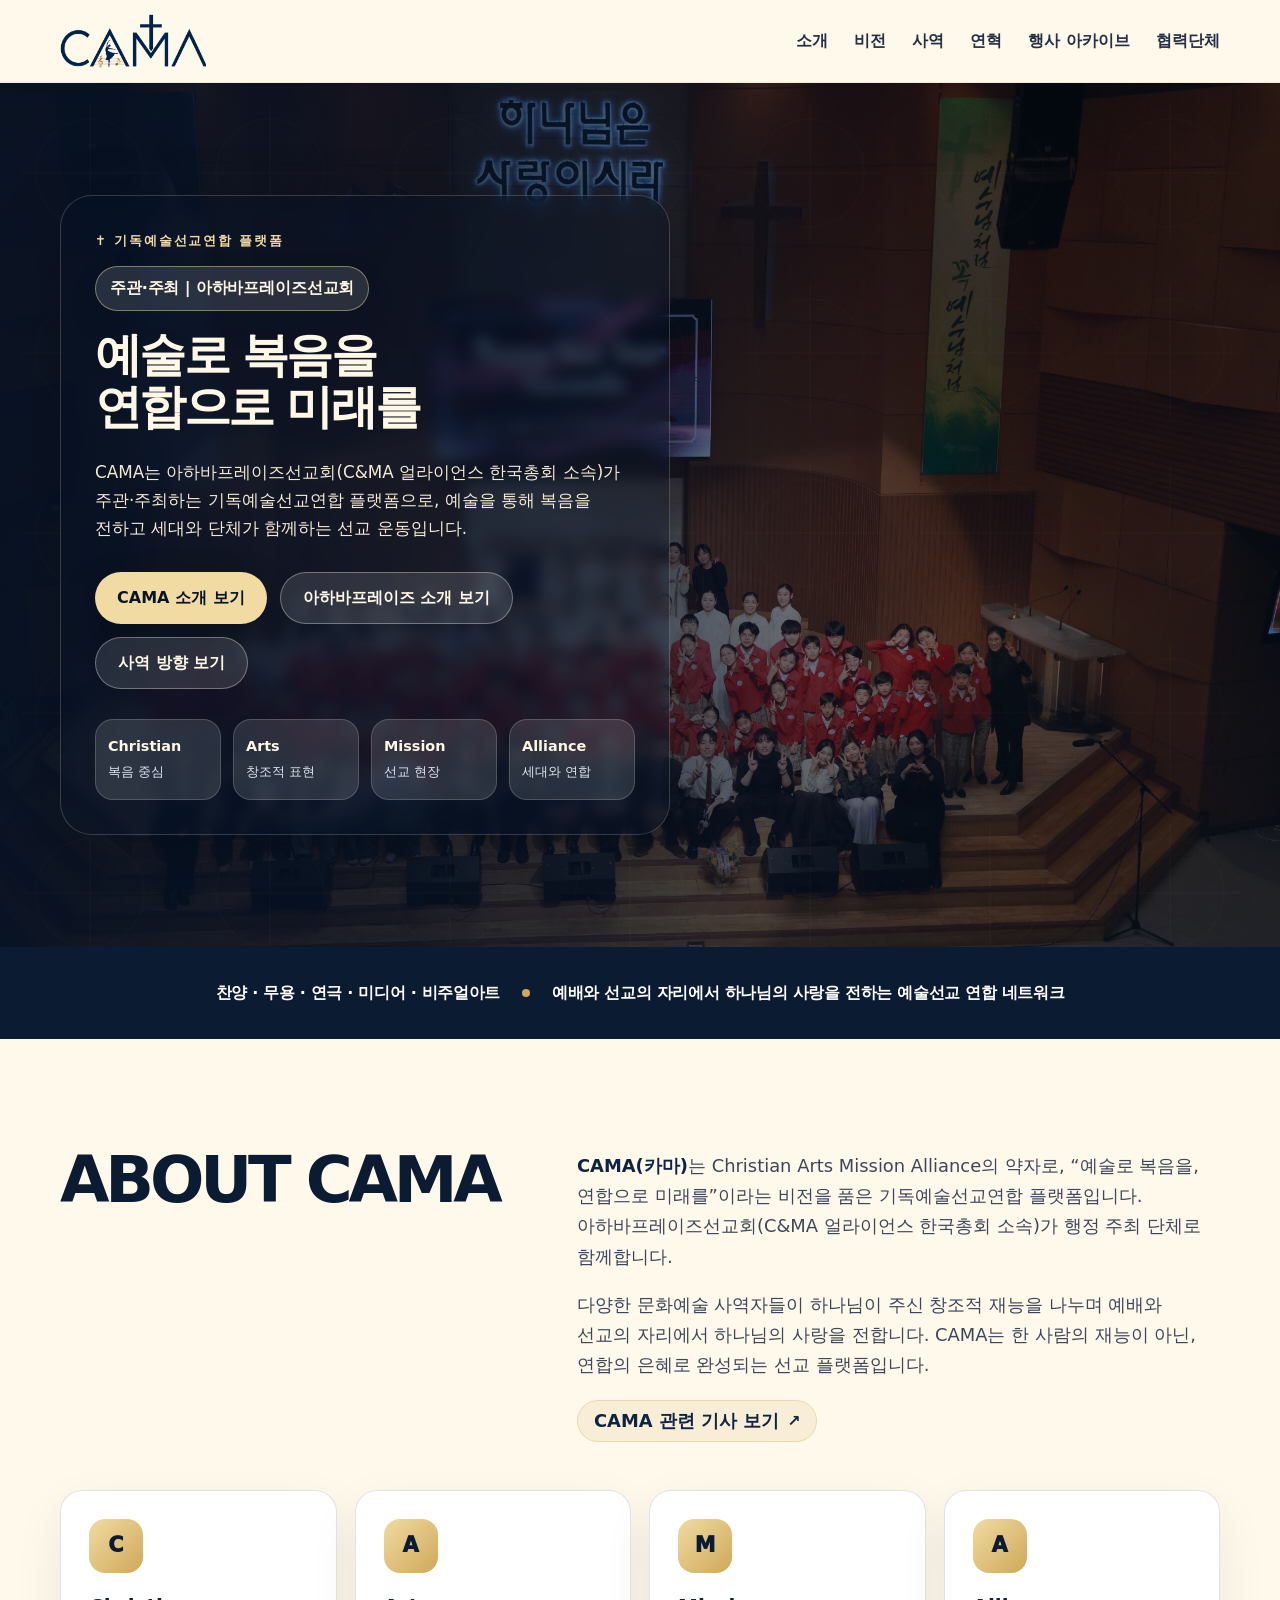
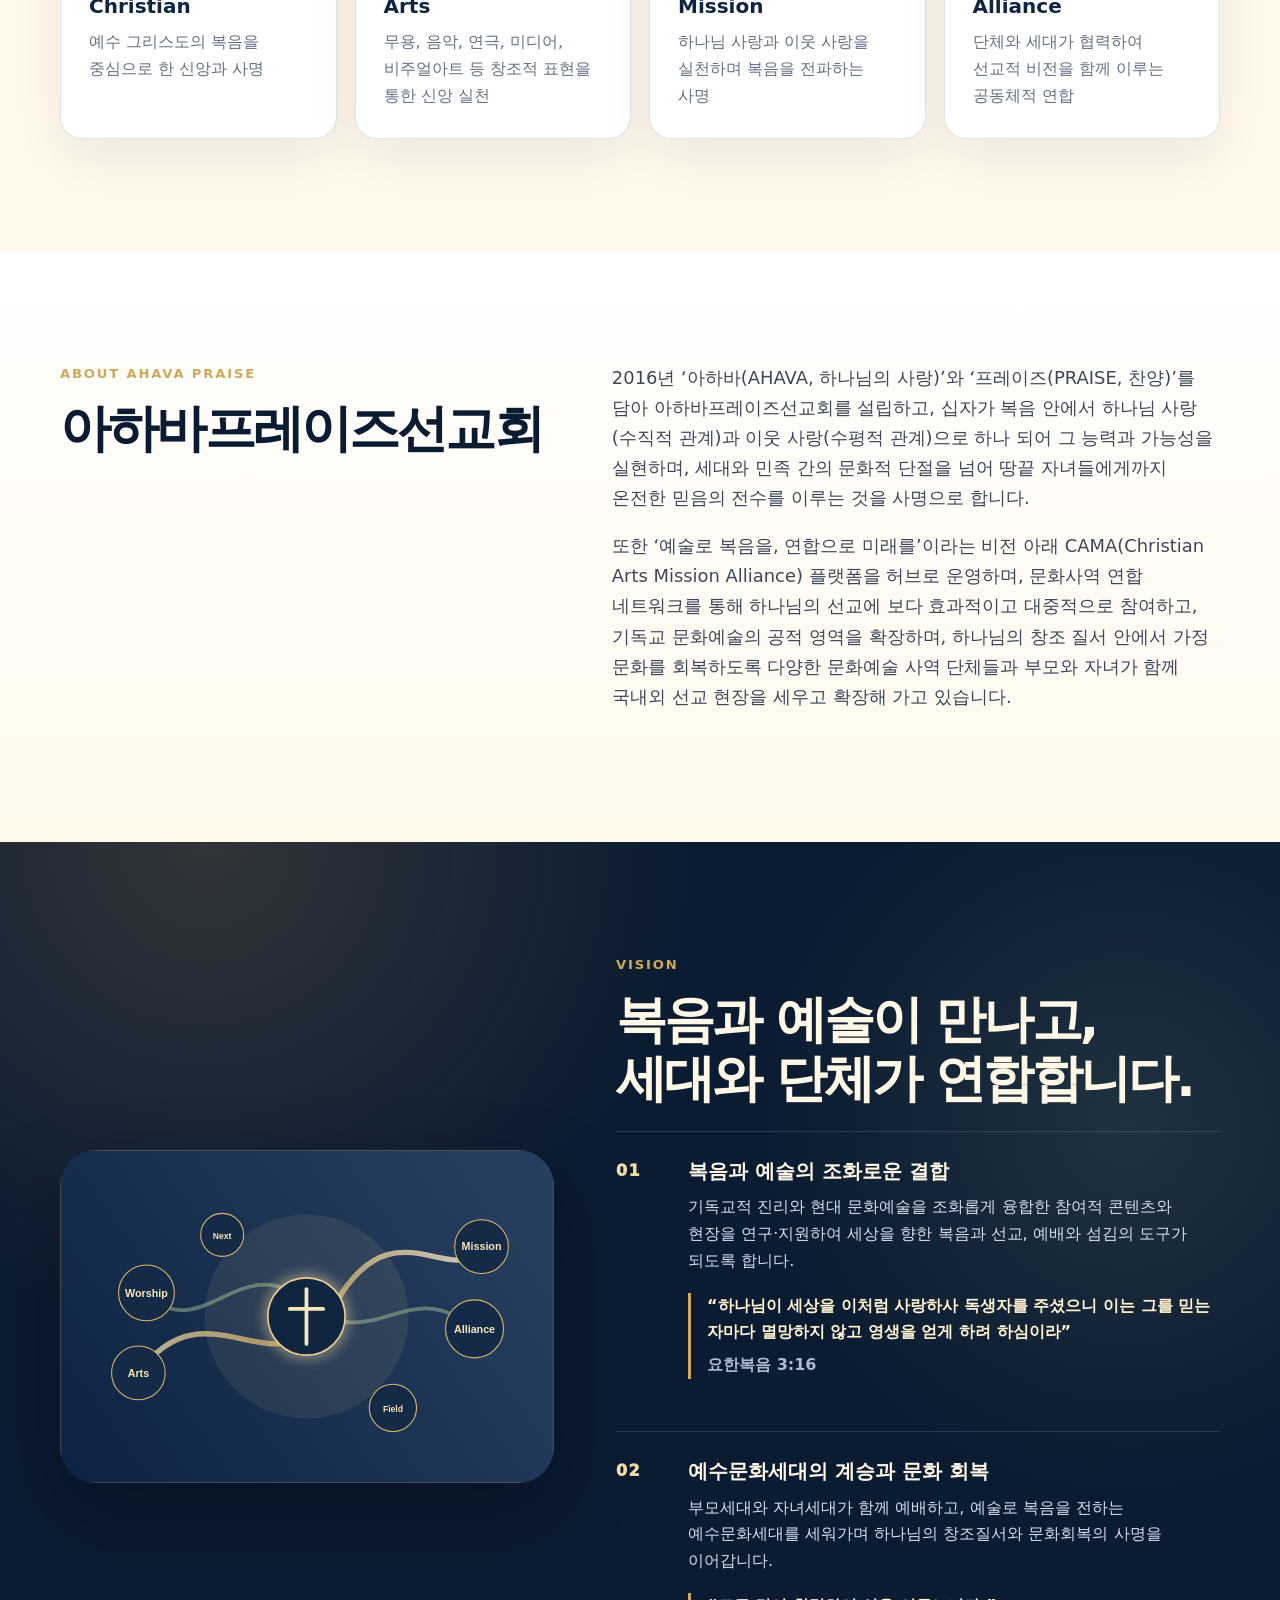
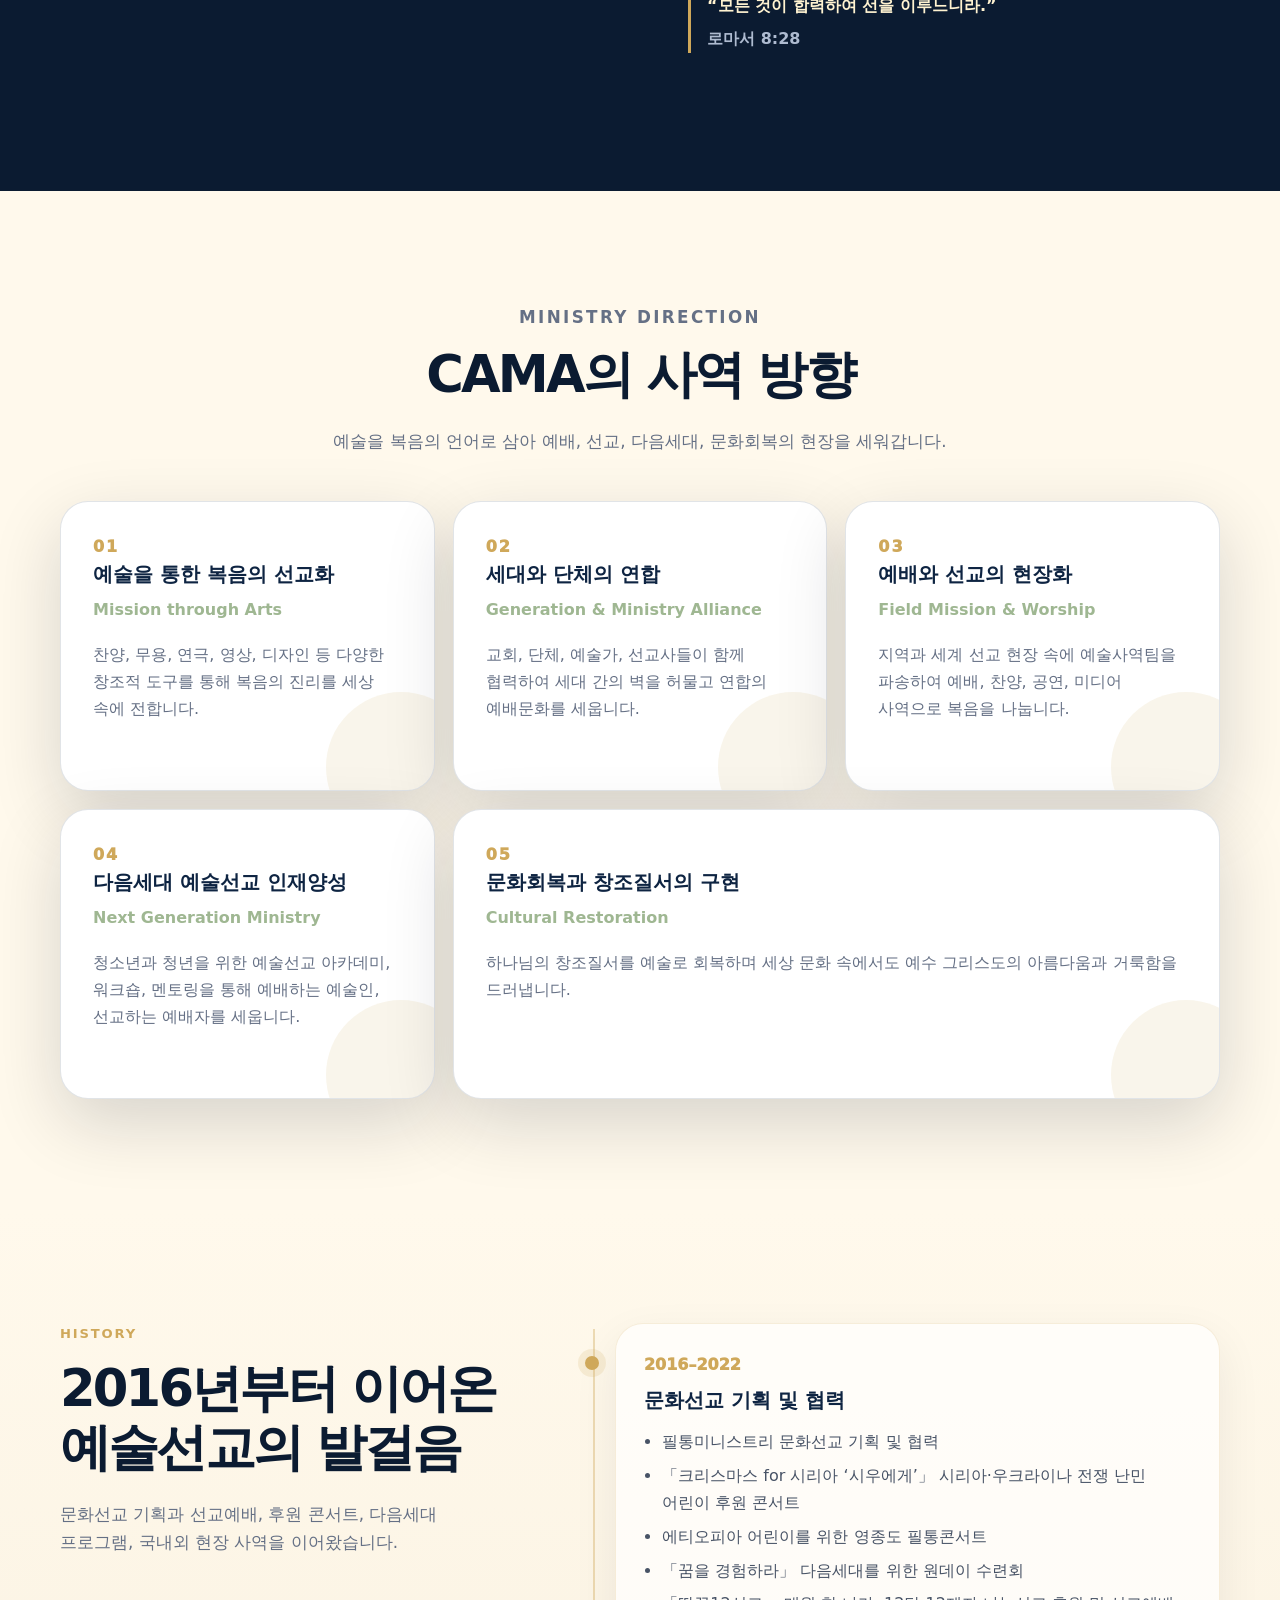
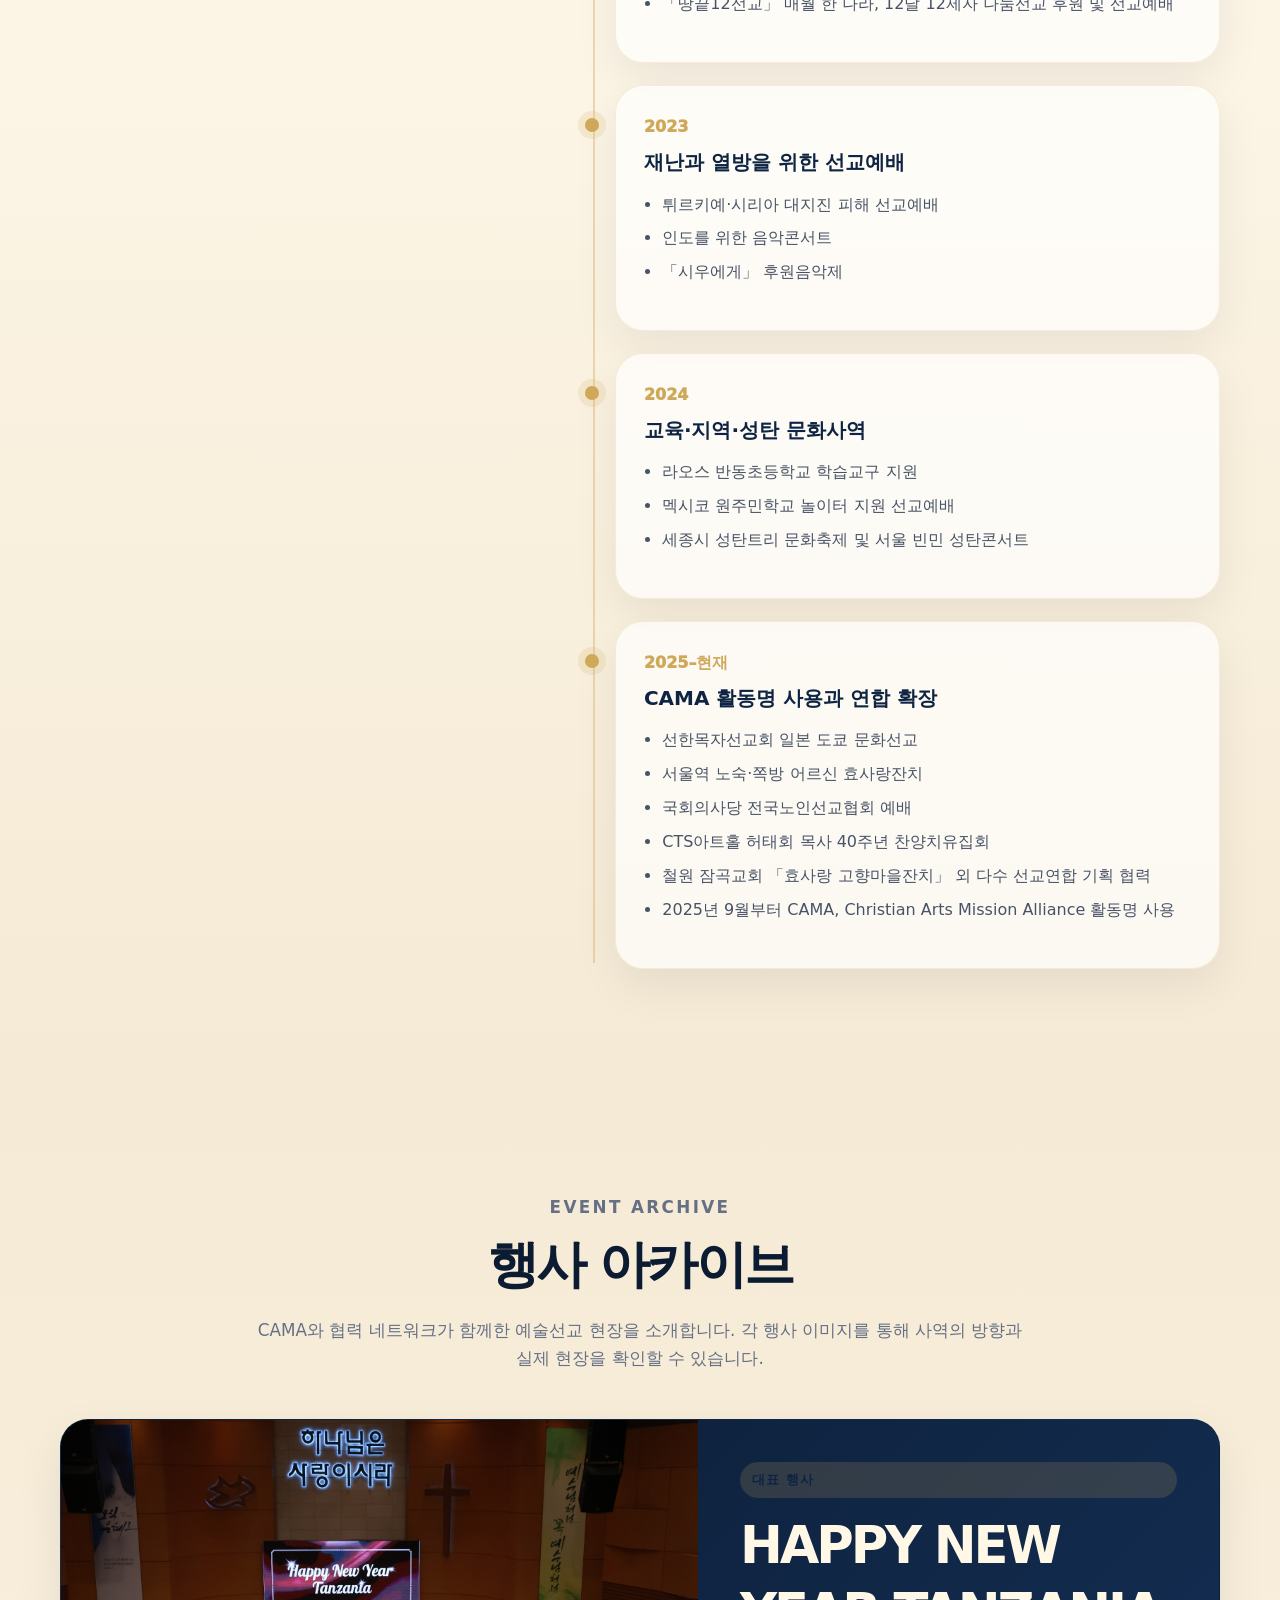
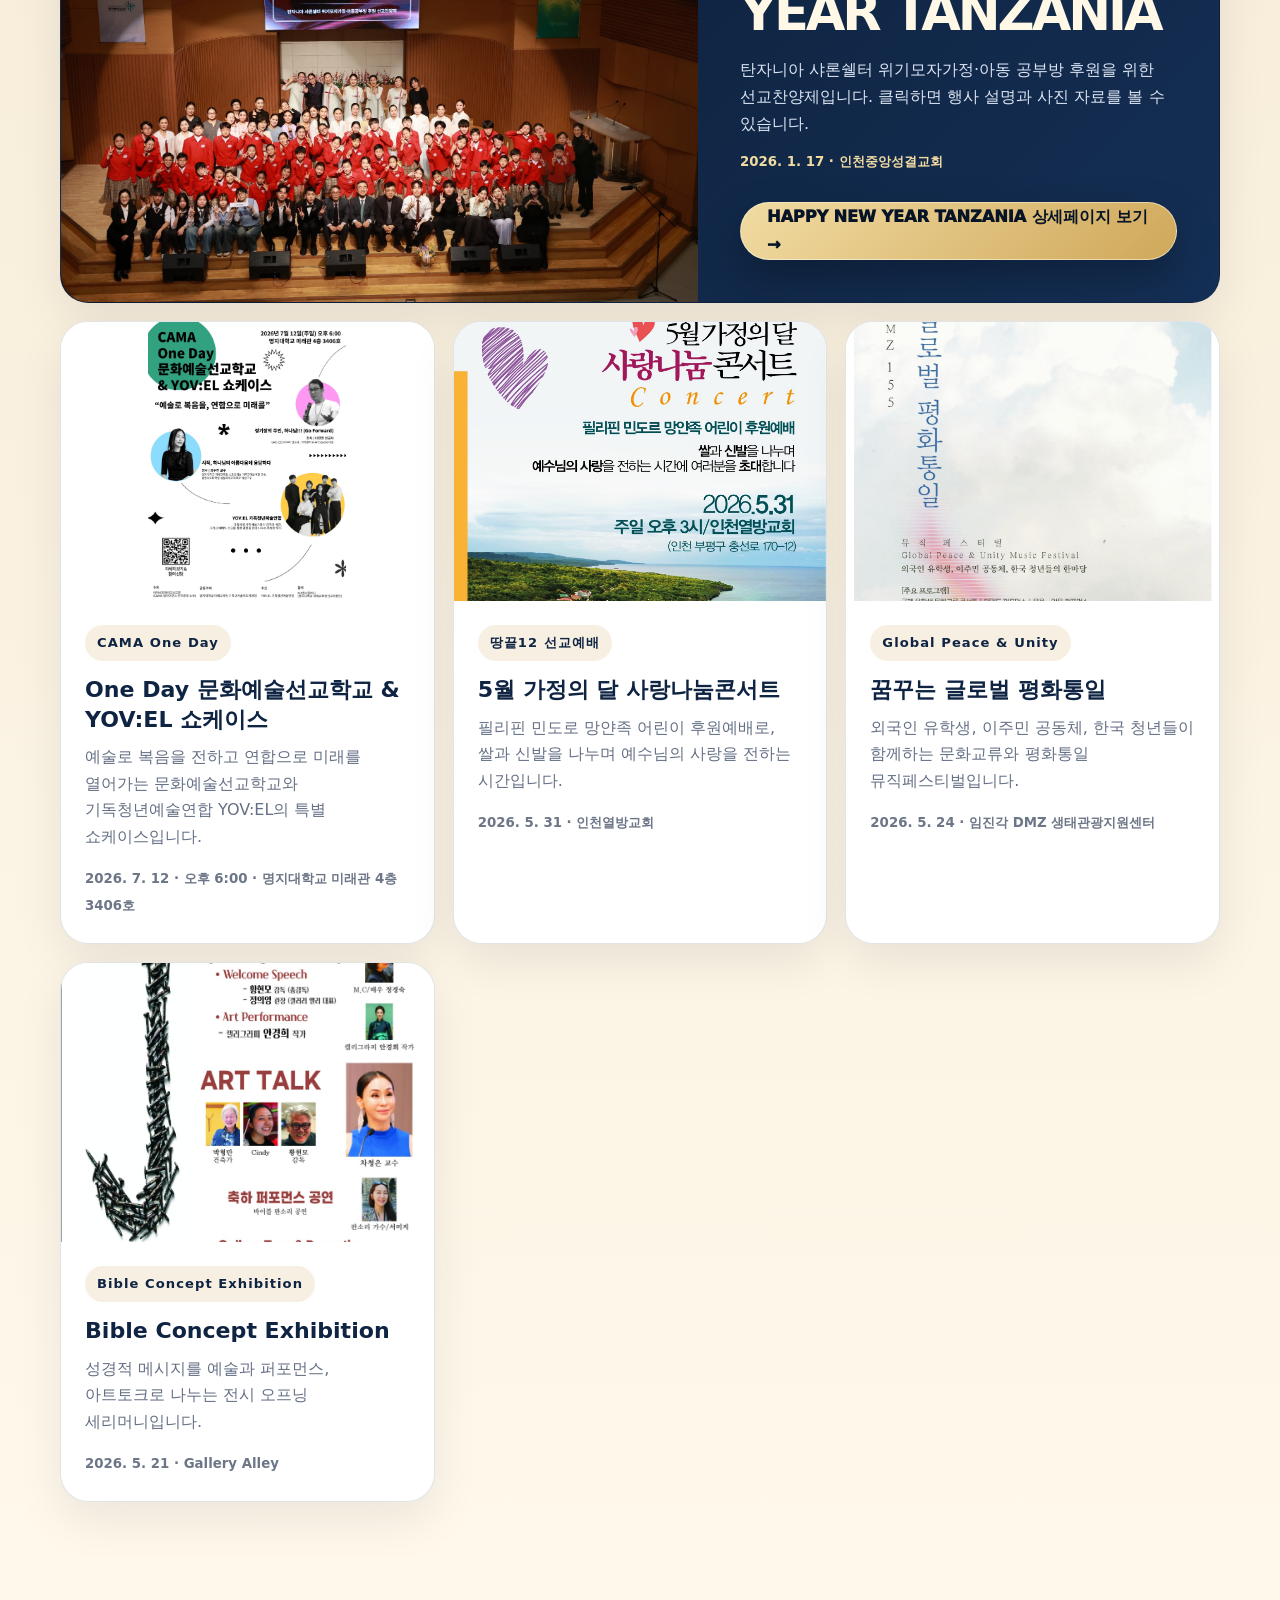
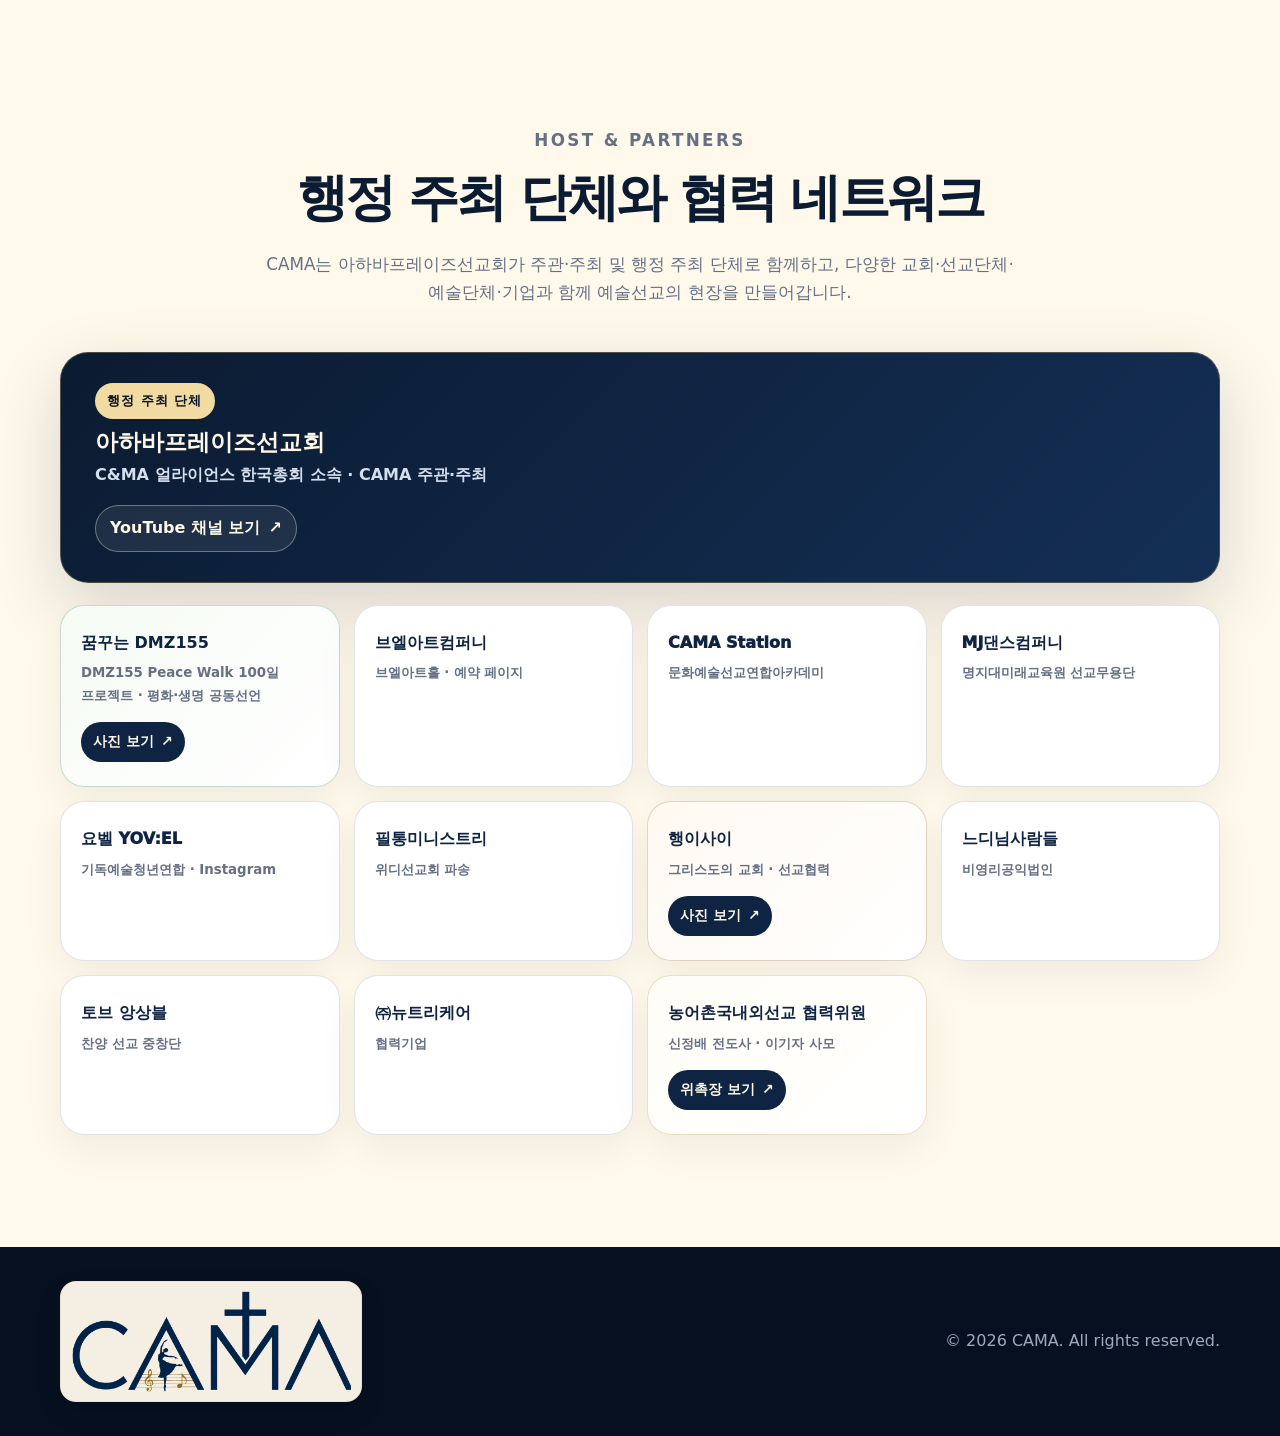
==== index.html @ eb07aa1c "Add rural mission advisors" ====
<!doctype html>
<html lang="ko">
<head>
  <meta charset="utf-8" />
  <meta name="viewport" content="width=device-width, initial-scale=1" />
  <title>CAMA | 기독예술선교연합 플랫폼</title>
  <meta name="description" content="CAMA(Christian Arts Mission Alliance)는 예술로 복음을 전하고 세대와 단체가 연합하여 하나님 나라의 문화를 세워가는 기독예술선교연합 플랫폼입니다." />
  <meta name="keywords" content="CAMA, Christian Arts Mission Alliance, 기독예술선교연합, 예술선교, 아하바프레이즈선교회, 선교, 예배, 문화예술" />
  <meta name="theme-color" content="#0E2442" />
  <meta property="og:type" content="website" />
  <meta property="og:title" content="CAMA | 예술로 복음을, 연합으로 미래를" />
  <meta property="og:description" content="기독예술선교연합 플랫폼 CAMA. 예술을 통해 복음을 전하고 다음세대와 선교 현장을 세웁니다." />
  <meta property="og:image" content="assets/og-image.png" />
  <link rel="icon" type="image/svg+xml" href="assets/logo-mark.svg" />
  <link rel="preload" as="image" href="assets/events/hnyt-hero-background.jpg" />
  <link rel="stylesheet" href="style.css" />
</head>
<body>
  <a class="skip-link" href="#main">본문 바로가기</a>

  <header class="site-header" id="top">
    <nav class="nav container" aria-label="주요 메뉴">
      <a class="brand" href="#top" aria-label="CAMA 홈">
        <img class="brand-logo" src="assets/cama-logo-clean.png" alt="CAMA 로고" />
      </a>
      <button class="nav-toggle" type="button" aria-expanded="false" aria-controls="nav-menu">
        <span></span><span></span><span></span>
        <span class="sr-only">메뉴 열기</span>
      </button>
      <div class="nav-menu" id="nav-menu">
        <a href="#about">소개</a>
        <a href="#vision">비전</a>
        <a href="#ministry">사역</a>
        <a href="#history">연혁</a>
        <div class="nav-dropdown">
          <a class="dropdown-trigger" href="#event-archive">행사 아카이브</a>
          <div class="dropdown-menu" aria-label="행사 아카이브 하위 메뉴">
            <a href="#event-archive">행사 소개</a>
            <a href="one-day-cultural-mission-school.html">One Day 문화예술선교학교</a>
            <a href="happy-new-year-tanzania.html">HAPPY NEW YEAR TANZANIA</a>
          </div>
        </div>
        <a href="#partners">협력단체</a>
      </div>
    </nav>
  </header>

  <main id="main">
    <section class="hero section-pad">
      <div class="container hero-grid">
        <div class="hero-copy reveal">
          <p class="eyebrow">✝ 기독예술선교연합 플랫폼</p>
          <p class="hero-host">주관·주최 | 아하바프레이즈선교회</p>
          <h1>예술로 복음을<br />연합으로 미래를</h1>
          <p class="lead">
            CAMA는 아하바프레이즈선교회(C&amp;MA 얼라이언스 한국총회 소속)가 주관·주최하는 기독예술선교연합 플랫폼으로,
            예술을 통해 복음을 전하고 세대와 단체가 함께하는 선교 운동입니다.
          </p>
          <div class="hero-actions">
            <a class="btn btn-primary" href="#about">CAMA 소개 보기</a>
            <a class="btn btn-secondary" href="#ahava">아하바프레이즈 소개 보기</a>
            <a class="btn btn-secondary" href="#ministry">사역 방향 보기</a>
          </div>
          <div class="hero-stats" aria-label="CAMA 핵심 키워드">
            <div><strong>Christian</strong><span>복음 중심</span></div>
            <div><strong>Arts</strong><span>창조적 표현</span></div>
            <div><strong>Mission</strong><span>선교 현장</span></div>
            <div><strong>Alliance</strong><span>세대와 연합</span></div>
          </div>
        </div>
      </div>
    </section>

    <section class="intro-band" aria-label="CAMA 핵심 문장">
      <div class="container intro-band-inner">
        <p>찬양 · 무용 · 연극 · 미디어 · 비주얼아트</p>
        <span></span>
        <p>예배와 선교의 자리에서 하나님의 사랑을 전하는 예술선교 연합 네트워크</p>
      </div>
    </section>

    <section class="section-pad" id="about">
      <div class="container two-col">
        <div class="section-heading reveal">
          <h2 class="about-title">ABOUT CAMA</h2>
        </div>
        <div class="rich-text reveal delay-1">
          <p>
            <strong>CAMA(카마)</strong>는 Christian Arts Mission Alliance의 약자로, “예술로 복음을, 연합으로 미래를”이라는 비전을 품은 기독예술선교연합 플랫폼입니다. 아하바프레이즈선교회(C&amp;MA 얼라이언스 한국총회 소속)가 행정 주최 단체로 함께합니다.
          </p>
          <p>
            다양한 문화예술 사역자들이 하나님이 주신 창조적 재능을 나누며 예배와 선교의 자리에서 하나님의 사랑을 전합니다. CAMA는 한 사람의 재능이 아닌, 연합의 은혜로 완성되는 선교 플랫폼입니다.
          </p>
          <div class="link-actions">
            <a class="text-link" href="https://www.bonhd.net/news/articleView.html?idxno=18332" target="_blank" rel="noopener noreferrer">CAMA 관련 기사 보기</a>
          </div>
        </div>
      </div>

      <div class="container cards-grid name-grid">
        <article class="card reveal">
          <span class="card-icon">C</span>
          <h3>Christian</h3>
          <p>예수 그리스도의 복음을 중심으로 한 신앙과 사명</p>
        </article>
        <article class="card reveal delay-1">
          <span class="card-icon">A</span>
          <h3>Arts</h3>
          <p>무용, 음악, 연극, 미디어, 비주얼아트 등 창조적 표현을 통한 신앙 실천</p>
        </article>
        <article class="card reveal delay-2">
          <span class="card-icon">M</span>
          <h3>Mission</h3>
          <p>하나님 사랑과 이웃 사랑을 실천하며 복음을 전파하는 사명</p>
        </article>
        <article class="card reveal delay-3">
          <span class="card-icon">A</span>
          <h3>Alliance</h3>
          <p>단체와 세대가 협력하여 선교적 비전을 함께 이루는 공동체적 연합</p>
        </article>
      </div>
    </section>

    <section class="section-pad ahava-section" id="ahava">
      <div class="container two-col">
        <div class="section-heading reveal">
          <p class="eyebrow">About Ahava Praise</p>
          <h2>아하바프레이즈선교회</h2>
        </div>
        <div class="rich-text reveal delay-1">
          <p>
            2016년 ‘아하바(AHAVA, 하나님의 사랑)’와 ‘프레이즈(PRAISE, 찬양)’를 담아 아하바프레이즈선교회를 설립하고, 십자가 복음 안에서 하나님 사랑(수직적 관계)과 이웃 사랑(수평적 관계)으로 하나 되어 그 능력과 가능성을 실현하며, 세대와 민족 간의 문화적 단절을 넘어 땅끝 자녀들에게까지 온전한 믿음의 전수를 이루는 것을 사명으로 합니다.
          </p>
          <p>
            또한 ‘예술로 복음을, 연합으로 미래를’이라는 비전 아래 CAMA(Christian Arts Mission Alliance) 플랫폼을 허브로 운영하며, 문화사역 연합 네트워크를 통해 하나님의 선교에 보다 효과적이고 대중적으로 참여하고, 기독교 문화예술의 공적 영역을 확장하며, 하나님의 창조 질서 안에서 가정 문화를 회복하도록 다양한 문화예술 사역 단체들과 부모와 자녀가 함께 국내외 선교 현장을 세우고 확장해 가고 있습니다.
          </p>
        </div>
      </div>
    </section>

    <section class="section-pad section-deep" id="vision">
      <div class="container vision-grid">
        <div class="vision-art reveal">
          <img src="assets/mission-visual.svg" alt="예배, 예술, 선교, 연합이 연결되는 추상 네트워크 이미지" />
        </div>
        <div class="reveal delay-1">
          <p class="eyebrow">Vision</p>
          <h2>복음과 예술이 만나고,<br />세대와 단체가 연합합니다.</h2>
          <div class="vision-list">
            <article>
              <span>01</span>
              <div>
                <h3>복음과 예술의 조화로운 결합</h3>
                <p>기독교적 진리와 현대 문화예술을 조화롭게 융합한 참여적 콘텐츠와 현장을 연구·지원하여 세상을 향한 복음과 선교, 예배와 섬김의 도구가 되도록 합니다.</p>
                <blockquote>“하나님이 세상을 이처럼 사랑하사 독생자를 주셨으니 이는 그를 믿는 자마다 멸망하지 않고 영생을 얻게 하려 하심이라” <cite>요한복음 3:16</cite></blockquote>
              </div>
            </article>
            <article>
              <span>02</span>
              <div>
                <h3>예수문화세대의 계승과 문화 회복</h3>
                <p>부모세대와 자녀세대가 함께 예배하고, 예술로 복음을 전하는 예수문화세대를 세워가며 하나님의 창조질서와 문화회복의 사명을 이어갑니다.</p>
                <blockquote>“모든 것이 합력하여 선을 이루느니라.” <cite>로마서 8:28</cite></blockquote>
              </div>
            </article>
          </div>
        </div>
      </div>
    </section>

    <section class="section-pad" id="ministry">
      <div class="container centered-heading reveal">
        <p class="eyebrow">Ministry Direction</p>
        <h2>CAMA의 사역 방향</h2>
        <p>예술을 복음의 언어로 삼아 예배, 선교, 다음세대, 문화회복의 현장을 세워갑니다.</p>
      </div>
      <div class="container ministry-grid">
        <article class="ministry-card reveal">
          <span>01</span>
          <h3>예술을 통한 복음의 선교화</h3>
          <p class="en">Mission through Arts</p>
          <p>찬양, 무용, 연극, 영상, 디자인 등 다양한 창조적 도구를 통해 복음의 진리를 세상 속에 전합니다.</p>
        </article>
        <article class="ministry-card reveal delay-1">
          <span>02</span>
          <h3>세대와 단체의 연합</h3>
          <p class="en">Generation &amp; Ministry Alliance</p>
          <p>교회, 단체, 예술가, 선교사들이 함께 협력하여 세대 간의 벽을 허물고 연합의 예배문화를 세웁니다.</p>
        </article>
        <article class="ministry-card reveal delay-2">
          <span>03</span>
          <h3>예배와 선교의 현장화</h3>
          <p class="en">Field Mission &amp; Worship</p>
          <p>지역과 세계 선교 현장 속에 예술사역팀을 파송하여 예배, 찬양, 공연, 미디어 사역으로 복음을 나눕니다.</p>
        </article>
        <article class="ministry-card reveal">
          <span>04</span>
          <h3>다음세대 예술선교 인재양성</h3>
          <p class="en">Next Generation Ministry</p>
          <p>청소년과 청년을 위한 예술선교 아카데미, 워크숍, 멘토링을 통해 예배하는 예술인, 선교하는 예배자를 세웁니다.</p>
        </article>
        <article class="ministry-card reveal delay-1 wide-card">
          <span>05</span>
          <h3>문화회복과 창조질서의 구현</h3>
          <p class="en">Cultural Restoration</p>
          <p>하나님의 창조질서를 예술로 회복하며 세상 문화 속에서도 예수 그리스도의 아름다움과 거룩함을 드러냅니다.</p>
        </article>
      </div>
    </section>

    <section class="section-pad history-section" id="history">
      <div class="container two-col top-align">
        <div class="section-heading reveal sticky-heading">
          <p class="eyebrow">History</p>
          <h2>2016년부터 이어온 예술선교의 발걸음</h2>
          <p>문화선교 기획과 선교예배, 후원 콘서트, 다음세대 프로그램, 국내외 현장 사역을 이어왔습니다.</p>
        </div>
        <div class="timeline reveal delay-1">
          <article>
            <time>2016–2022</time>
            <h3>문화선교 기획 및 협력</h3>
            <ul>
              <li>필통미니스트리 문화선교 기획 및 협력</li>
              <li>「크리스마스 for 시리아 ‘시우에게’」 시리아·우크라이나 전쟁 난민 어린이 후원 콘서트</li>
              <li>에티오피아 어린이를 위한 영종도 필통콘서트</li>
              <li>「꿈을 경험하라」 다음세대를 위한 원데이 수련회</li>
              <li>「땅끝12선교」 매월 한 나라, 12달 12제자 나눔선교 후원 및 선교예배</li>
            </ul>
          </article>
          <article>
            <time>2023</time>
            <h3>재난과 열방을 위한 선교예배</h3>
            <ul>
              <li>튀르키예·시리아 대지진 피해 선교예배</li>
              <li>인도를 위한 음악콘서트</li>
              <li>「시우에게」 후원음악제</li>
            </ul>
          </article>
          <article>
            <time>2024</time>
            <h3>교육·지역·성탄 문화사역</h3>
            <ul>
              <li>라오스 반동초등학교 학습교구 지원</li>
              <li>멕시코 원주민학교 놀이터 지원 선교예배</li>
              <li>세종시 성탄트리 문화축제 및 서울 빈민 성탄콘서트</li>
            </ul>
          </article>
          <article>
            <time>2025–현재</time>
            <h3>CAMA 활동명 사용과 연합 확장</h3>
            <ul>
              <li>선한목자선교회 일본 도쿄 문화선교</li>
              <li>서울역 노숙·쪽방 어르신 효사랑잔치</li>
              <li>국회의사당 전국노인선교협회 예배</li>
              <li>CTS아트홀 허태회 목사 40주년 찬양치유집회</li>
              <li>철원 잠곡교회 「효사랑 고향마을잔치」 외 다수 선교연합 기획 협력</li>
              <li>2025년 9월부터 CAMA, Christian Arts Mission Alliance 활동명 사용</li>
            </ul>
          </article>
        </div>
      </div>
    </section>


    <section class="section-pad event-section" id="event-archive">
      <div class="container centered-heading reveal">
        <p class="eyebrow">Event Archive</p>
        <h2>행사 아카이브</h2>
        <p>CAMA와 협력 네트워크가 함께한 예술선교 현장을 소개합니다. 각 행사 이미지를 통해 사역의 방향과 실제 현장을 확인할 수 있습니다.</p>
      </div>

      <div class="container archive-grid" aria-label="CAMA 행사 아카이브 목록">
        <a class="archive-card archive-card-featured reveal" href="happy-new-year-tanzania.html">
          <img src="assets/events/hnyt-stage-group.jpg" alt="Happy New Year Tanzania 행사 전체 단체 기념사진" loading="lazy" />
          <div>
            <span class="event-badge">대표 행사</span>
            <h3>HAPPY NEW YEAR TANZANIA</h3>
            <p>탄자니아 샤론쉘터 위기모자가정·아동 공부방 후원을 위한 선교찬양제입니다. 클릭하면 행사 설명과 사진 자료를 볼 수 있습니다.</p>
            <small>2026. 1. 17 · 인천중앙성결교회</small>
            <span class="archive-cta">HAPPY NEW YEAR TANZANIA 상세페이지 보기 →</span>
          </div>
        </a>

        <a class="archive-card archive-card-one-day reveal delay-1" href="one-day-cultural-mission-school.html">
          <img src="assets/events/one-day-cultural-mission-poster.jpg" alt="CAMA One Day 문화예술선교학교와 YOV:EL 쇼케이스 포스터" loading="lazy" />
          <div>
            <span class="event-badge">CAMA One Day</span>
            <h3>One Day 문화예술선교학교 &amp; YOV:EL 쇼케이스</h3>
            <p>예술로 복음을 전하고 연합으로 미래를 열어가는 문화예술선교학교와 기독청년예술연합 YOV:EL의 특별 쇼케이스입니다.</p>
            <small>2026. 7. 12 · 오후 6:00 · 명지대학교 미래관 4층 3406호</small>
          </div>
        </a>

        <article class="archive-card reveal delay-2">
          <img src="assets/events/love-sharing-concert.jpg" alt="땅끝12 선교예배 5월 가정의 달 사랑나눔콘서트 포스터" loading="lazy" />
          <div>
            <span class="event-badge">땅끝12 선교예배</span>
            <h3>5월 가정의 달 사랑나눔콘서트</h3>
            <p>필리핀 민도로 망얀족 어린이 후원예배로, 쌀과 신발을 나누며 예수님의 사랑을 전하는 시간입니다.</p>
            <small>2026. 5. 31 · 인천열방교회</small>
          </div>
        </article>

        <article class="archive-card reveal delay-2">
          <img src="assets/events/dreaming-dmz.jpg" alt="Dreaming DMZ 155 꿈꾸는 글로벌 평화통일 뮤직페스티벌 포스터" loading="lazy" />
          <div>
            <span class="event-badge">Global Peace &amp; Unity</span>
            <h3>꿈꾸는 글로벌 평화통일</h3>
            <p>외국인 유학생, 이주민 공동체, 한국 청년들이 함께하는 문화교류와 평화통일 뮤직페스티벌입니다.</p>
            <small>2026. 5. 24 · 임진각 DMZ 생태관광지원센터</small>
          </div>
        </article>

        <article class="archive-card reveal delay-3">
          <img src="assets/events/bible-concept-exhibition.jpg" alt="Bible Concept Exhibition 오프닝 세리머니 포스터" loading="lazy" />
          <div>
            <span class="event-badge">Bible Concept Exhibition</span>
            <h3>Bible Concept Exhibition</h3>
            <p>성경적 메시지를 예술과 퍼포먼스, 아트토크로 나누는 전시 오프닝 세리머니입니다.</p>
            <small>2026. 5. 21 · Gallery Alley</small>
          </div>
        </article>
      </div>
    </section>

    <section class="section-pad" id="partners">
      <div class="container centered-heading reveal">
        <p class="eyebrow">Host &amp; Partners</p>
        <h2>행정 주최 단체와 협력 네트워크</h2>
        <p>CAMA는 아하바프레이즈선교회가 주관·주최 및 행정 주최 단체로 함께하고, 다양한 교회·선교단체·예술단체·기업과 함께 예술선교의 현장을 만들어갑니다.</p>
      </div>
      <div class="container host-card reveal delay-1" aria-label="행정 주최 단체">
        <span class="host-label">행정 주최 단체</span>
        <h3>아하바프레이즈선교회</h3>
        <p>C&amp;MA 얼라이언스 한국총회 소속 · CAMA 주관·주최</p>
        <a class="host-link" href="https://www.youtube.com/@%EC%95%84%ED%95%98%EB%B0%94%ED%94%84%EB%A0%88%EC%9D%B4%EC%A6%88%EC%84%A0%EA%B5%90%ED%9A%8C" target="_blank" rel="noopener noreferrer">YouTube 채널 보기</a>
      </div>
      <div class="container partners-grid reveal delay-2" aria-label="협력단체">
        <span class="partner-card-dmz"><strong>꿈꾸는 DMZ155</strong><small>DMZ155 Peace Walk 100일 프로젝트 · 평화·생명 공동선언</small><a class="partner-photo-link" href="dreaming-dmz155.html">사진 보기</a></span>
        <a href="https://booking.naver.com/booking/10/bizes/994505?tr=bnm&amp;area=plt&amp;map-search=1" target="_blank" rel="noopener noreferrer">브엘아트컴퍼니<br /><small>브엘아트홀 · 예약 페이지</small></a>
        <span>CAMA Station<br /><small>문화예술선교연합아카데미</small></span>
        <span>MJ댄스컴퍼니<br /><small>명지대미래교육원 선교무용단</small></span>
        <a href="https://www.instagram.com/yovel_yearofvictory?igsh=MTR1aG5zZWEyZDBpNg==" target="_blank" rel="noopener noreferrer">요벨 YOV:EL<br /><small>기독예술청년연합 · Instagram</small></a>
        <span>필통미니스트리<br /><small>위디선교회 파송</small></span>
        <span class="partner-card-haengisai"><strong>행이사이</strong><small>그리스도의 교회 · 선교협력</small><a class="partner-photo-link" href="haengisai.html">사진 보기</a></span>
        <span>느디님사람들<br /><small>비영리공익법인</small></span>
        <span>토브 앙상블<br /><small>찬양 선교 중창단</small></span>
        <span>㈜뉴트리케어<br /><small>협력기업</small></span>
        <span class="partner-card-advisor"><strong>농어촌국내외선교 협력위원</strong><small>신정배 전도사 · 이기자 사모</small><a class="partner-photo-link" href="rural-mission-advisors.html">위촉장 보기</a></span>
      </div>
    </section>
  </main>

  <footer class="site-footer">
    <div class="container footer-inner">
      <div class="footer-brand">
        <span class="footer-logo-shell">
          <img class="footer-logo" src="assets/cama-logo-clean.png" alt="CAMA 로고" />
        </span>
      </div>
      <p>© <span id="year"></span> CAMA. All rights reserved.</p>
    </div>
  </footer>

  <button class="top-button" type="button" aria-label="맨 위로 이동">↑</button>

  <script type="application/ld+json">
  {
    "@context": "https://schema.org",
    "@type": "Organization",
    "name": "CAMA",
    "alternateName": "Christian Arts Mission Alliance",
    "description": "기독예술선교연합 플랫폼 CAMA는 아하바프레이즈선교회가 주관·주최 및 행정 주최 단체로 함께하며, 예술로 복음을 전하고 세대와 단체가 연합하여 하나님 나라의 문화를 세워가는 선교 공동체입니다.",
    "url": "https://cama-website.vercel.app/"
  }
  </script>
  <script src="script.js"></script>
</body>
</html>
---- style.css ----
:root {
  --navy-950: #071326;
  --navy-900: #0b1b31;
  --navy-800: #0e2442;
  --navy-700: #142f55;
  --gold-500: #cfa85a;
  --gold-300: #f1dba2;
  --beige-100: #fff9ec;
  --beige-200: #f6edda;
  --olive-400: #9fb792;
  --text: #172033;
  --muted: #657085;
  --line: rgba(15, 33, 58, 0.12);
  --shadow: 0 24px 70px rgba(4, 18, 38, 0.16);
  --radius-lg: 32px;
  --radius-md: 22px;
  --container: 1160px;
}

* { box-sizing: border-box; }
html { scroll-behavior: smooth; }
body {
  margin: 0;
  font-family: "Pretendard", "Apple SD Gothic Neo", "Noto Sans KR", system-ui, -apple-system, BlinkMacSystemFont, "Segoe UI", sans-serif;
  color: var(--text);
  background: var(--beige-100);
  line-height: 1.68;
  word-break: keep-all;
}
img { max-width: 100%; display: block; }
a { color: inherit; text-decoration: none; }
ul { padding-left: 1.15rem; }
.container { width: min(var(--container), calc(100% - 40px)); margin: 0 auto; }
.section-pad { padding: 112px 0; }
.skip-link, .sr-only {
  position: absolute; width: 1px; height: 1px; padding: 0; margin: -1px; overflow: hidden;
  clip: rect(0, 0, 0, 0); white-space: nowrap; border: 0;
}
.skip-link:focus { width: auto; height: auto; margin: 12px; padding: 8px 12px; background: #fff; z-index: 9999; clip: auto; }

.site-header {
  position: sticky;
  top: 0;
  z-index: 100;
  background: rgba(255, 249, 236, 0.78);
  backdrop-filter: blur(18px);
  border-bottom: 1px solid rgba(207, 168, 90, 0.18);
}
.nav { height: 82px; display: flex; align-items: center; justify-content: space-between; gap: 28px; }
.brand { display: inline-flex; align-items: center; min-width: 235px; line-height: 0; }
.brand-logo { display: block; height: clamp(40px, 4.2vw, 56px); width: auto; max-width: min(240px, 28vw); }
.nav-menu { display: flex; align-items: center; gap: 26px; font-weight: 700; color: #263044; }
.nav-menu a { position: relative; }
.nav-menu a:not(.nav-cta)::after { content: ""; position: absolute; left: 0; right: 0; bottom: -8px; height: 2px; background: var(--gold-500); transform: scaleX(0); transform-origin: right; transition: transform .25s ease; }
.nav-menu a:hover::after { transform: scaleX(1); transform-origin: left; }
.nav-dropdown { position: relative; }
.dropdown-menu {
  position: absolute;
  top: calc(100% + 16px);
  left: 50%;
  min-width: 230px;
  padding: 12px;
  border-radius: 18px;
  background: rgba(255,249,236,.98);
  border: 1px solid rgba(207,168,90,.26);
  box-shadow: var(--shadow);
  transform: translateX(-50%) translateY(-8px);
  opacity: 0;
  visibility: hidden;
  pointer-events: none;
  transition: .22s ease;
}
.dropdown-menu a { display: block; padding: 10px 12px; border-radius: 12px; font-size: .92rem; }
.dropdown-menu a:hover { background: rgba(207,168,90,.14); }
.nav-dropdown:hover .dropdown-menu,
.nav-dropdown:focus-within .dropdown-menu {
  opacity: 1;
  visibility: visible;
  pointer-events: auto;
  transform: translateX(-50%) translateY(0);
}
.nav-cta { padding: 10px 17px; border-radius: 999px; color: #fff; background: var(--navy-800); box-shadow: 0 10px 30px rgba(14, 36, 66, 0.16); }
.nav-toggle { display: none; width: 42px; height: 42px; border: 0; background: transparent; padding: 8px; }
.nav-toggle span:not(.sr-only) { display: block; height: 2px; margin: 6px 0; background: var(--navy-800); transition: .25s; }

.hero {
  position: relative;
  min-height: calc(100vh - 82px);
  display: flex;
  align-items: center;
  overflow: hidden;
  color: #fff;
  background:
    linear-gradient(90deg, rgba(7, 19, 38, 0.88) 0%, rgba(7, 19, 38, 0.64) 43%, rgba(7, 19, 38, 0.18) 78%),
    linear-gradient(180deg, rgba(7, 19, 38, 0.2), rgba(7, 19, 38, 0.46)),
    url("assets/events/hnyt-hero-background.jpg") center center / cover no-repeat;
}
.hero::before {
  content: "";
  position: absolute;
  inset: 0;
  background-image: url("assets/pattern.svg");
  opacity: .16;
  pointer-events: none;
}
.hero-grid { position: relative; display: grid; grid-template-columns: minmax(0, 720px); gap: 0; align-items: center; justify-content: start; }
.hero-copy { max-width: 610px; padding: 34px; border-radius: 32px; background: rgba(7, 19, 38, 0.34); border: 1px solid rgba(255, 248, 230, 0.18); box-shadow: 0 28px 80px rgba(0,0,0,.18); backdrop-filter: blur(7px); }
.eyebrow { margin: 0 0 14px; color: var(--gold-500); font-weight: 900; letter-spacing: 0.14em; text-transform: uppercase; font-size: 0.82rem; }
.hero .eyebrow { color: #f1dba2; }
.hero-host { display: inline-flex; align-items: center; margin: 0 0 18px; padding: 8px 14px; border-radius: 999px; color: #fff8e6; background: rgba(255,255,255,.12); border: 1px solid rgba(241,219,162,.45); font-weight: 900; letter-spacing: -0.01em; box-shadow: 0 12px 28px rgba(4,18,38,.15); }
h1, h2, h3, p { margin-top: 0; }
h1 {
  color: var(--navy-900);
  font-size: clamp(2.45rem, 5vw, 4.8rem);
  line-height: 1.08;
  letter-spacing: -0.055em;
  margin-bottom: 24px;
}
.hero h1 { color: #fff8e6; font-size: clamp(2.05rem, 3.65vw, 3.65rem); line-height: 1.12; text-wrap: balance; }
h2 { color: var(--navy-900); font-size: clamp(2.1rem, 4vw, 4rem); line-height: 1.16; letter-spacing: -0.055em; margin-bottom: 22px; }
h3 { color: var(--navy-800); font-size: 1.25rem; line-height: 1.32; margin-bottom: 10px; }
.lead { font-size: 1.14rem; color: #3c4658; max-width: 650px; }
.hero .lead { color: #f5ead5; font-size: 1.05rem; max-width: 640px; }
.hero-actions { display: flex; gap: 13px; flex-wrap: wrap; margin: 30px 0 30px; }
.btn { display: inline-flex; align-items: center; justify-content: center; min-height: 52px; padding: 0 22px; border-radius: 999px; font-weight: 900; transition: transform .22s ease, box-shadow .22s ease, background .22s ease; }
.btn:hover { transform: translateY(-2px); }
.btn-primary { color: #fff; background: var(--navy-800); box-shadow: 0 18px 42px rgba(14, 36, 66, 0.24); }
.hero .btn-primary { color: var(--navy-950); background: var(--gold-300); box-shadow: 0 18px 42px rgba(0,0,0,.22); }
.btn-secondary { color: var(--navy-800); background: rgba(255, 255, 255, 0.76); border: 1px solid rgba(207, 168, 90, 0.3); }
.hero .btn-secondary { color: #fff8e6; background: rgba(255,255,255,.12); border: 1px solid rgba(255,248,230,.34); }
.hero-stats { display: grid; grid-template-columns: repeat(4, 1fr); gap: 12px; max-width: 650px; }
.hero-stats div { padding: 14px 12px; border-radius: 18px; background: rgba(255,255,255,.12); border: 1px solid rgba(255,248,230,.18); }
.hero-stats strong { display: block; color: #fff8e6; font-size: .9rem; }
.hero-stats span { color: #dce5f3; font-size: .82rem; }
.hero-art { display: none; }
.hero-art img { border-radius: 48px; }
.hero-photo-frame img { width: 100%; aspect-ratio: 4 / 5; object-fit: cover; object-position: center top; }

.intro-band { background: var(--navy-900); color: #fff; }
.intro-band-inner { min-height: 92px; display: flex; align-items: center; justify-content: center; gap: 22px; text-align: center; }
.intro-band p { margin: 0; font-weight: 800; letter-spacing: -0.02em; }
.intro-band span { width: 8px; height: 8px; border-radius: 50%; background: var(--gold-500); flex: none; }

.two-col { display: grid; grid-template-columns: 0.82fr 1.18fr; gap: 70px; align-items: start; }
.top-align { align-items: start; }
.about-title {
  margin: 0;
  font-size: clamp(3.2rem, 5vw, 5.4rem);
  line-height: .92;
  letter-spacing: -.065em;
  color: var(--navy-900);
  white-space: nowrap;
}
.ahava-section { background: linear-gradient(180deg, #fff 0%, #fff9ec 100%); }
.section-heading p:not(.eyebrow), .centered-heading p { color: var(--muted); font-size: 1.05rem; }
.rich-text { font-size: 1.12rem; color: #3d475a; }
.rich-text strong { color: var(--navy-800); }
.link-actions { margin-top: 20px; display: flex; flex-wrap: wrap; gap: 10px; }
.text-link {
  display: inline-flex;
  align-items: center;
  min-height: 42px;
  padding: 0 16px;
  border-radius: 999px;
  background: rgba(207,168,90,.14);
  border: 1px solid rgba(207,168,90,.32);
  color: var(--navy-800);
  font-weight: 900;
}
.text-link::after { content: "↗"; margin-left: 8px; font-size: .88em; }
.cards-grid { display: grid; grid-template-columns: repeat(4, 1fr); gap: 18px; margin-top: 48px; }
.card { background: #fff; border: 1px solid var(--line); border-radius: var(--radius-md); padding: 28px; box-shadow: 0 18px 50px rgba(4, 18, 38, 0.07); }
.card-icon { display: inline-grid; place-items: center; width: 54px; height: 54px; border-radius: 16px; margin-bottom: 20px; color: var(--navy-900); background: linear-gradient(135deg, var(--gold-300), var(--gold-500)); font-weight: 950; font-size: 1.3rem; }
.card p { color: var(--muted); margin-bottom: 0; }

.section-deep { background: var(--navy-900); color: #eaf0f8; position: relative; overflow: hidden; }
.section-deep::before { content: ""; position: absolute; inset: 0; background: radial-gradient(circle at 16% 0%, rgba(207, 168, 90, 0.19), transparent 34%), radial-gradient(circle at 88% 30%, rgba(159, 183, 146, 0.14), transparent 28%); }
.section-deep .container { position: relative; }
.section-deep h2, .section-deep h3 { color: #fff8e6; }
.vision-grid { display: grid; grid-template-columns: .9fr 1.1fr; gap: 62px; align-items: center; }
.vision-art img { border-radius: 36px; box-shadow: 0 30px 80px rgba(0,0,0,.28); }
.vision-list { display: grid; gap: 26px; }
.vision-list article { display: grid; grid-template-columns: 54px 1fr; gap: 18px; padding: 26px 0; border-top: 1px solid rgba(255,255,255,.12); }
.vision-list article > span { color: var(--gold-300); font-weight: 950; letter-spacing: .08em; }
.vision-list p { color: #d5deed; }
blockquote { margin: 18px 0 0; padding-left: 16px; border-left: 3px solid var(--gold-500); color: #fff3d1; font-weight: 700; }
blockquote cite { display: block; margin-top: 6px; color: #aebbd0; font-style: normal; font-weight: 600; }

.centered-heading { text-align: center; max-width: 780px; margin-bottom: 46px; }
.ministry-grid { display: grid; grid-template-columns: repeat(3, 1fr); gap: 18px; }
.ministry-card { position: relative; min-height: 290px; padding: 32px; border-radius: 28px; background: #fff; border: 1px solid var(--line); box-shadow: var(--shadow); overflow: hidden; }
.ministry-card::after { content: ""; position: absolute; right: -42px; bottom: -52px; width: 150px; height: 150px; border-radius: 50%; background: rgba(207, 168, 90, .12); }
.ministry-card span { color: var(--gold-500); font-weight: 950; letter-spacing: .12em; }
.ministry-card .en { color: var(--olive-400); font-weight: 900; margin-bottom: 18px; }
.ministry-card p:last-child { color: var(--muted); }
.wide-card { grid-column: span 2; }

.history-section { background: linear-gradient(180deg, #fff9ec 0%, #f5ead5 100%); }
.sticky-heading { position: sticky; top: 112px; }
.timeline { position: relative; display: grid; gap: 22px; }
.timeline::before { content: ""; position: absolute; left: 16px; top: 6px; bottom: 6px; width: 2px; background: rgba(207,168,90,.38); }
.timeline article { position: relative; margin-left: 38px; padding: 28px; background: rgba(255,255,255,.7); border: 1px solid rgba(207,168,90,.2); border-radius: 28px; box-shadow: 0 16px 45px rgba(4,18,38,.07); }
.timeline article::before { content: ""; position: absolute; left: -31px; top: 32px; width: 14px; height: 14px; border-radius: 50%; background: var(--gold-500); box-shadow: 0 0 0 7px rgba(207,168,90,.16); }
.timeline time { display: inline-block; color: var(--gold-500); font-weight: 950; margin-bottom: 8px; }
.timeline li { margin: 7px 0; color: #485366; }


.event-section { background: linear-gradient(180deg, #f5ead5 0%, #fff9ec 100%); }
.event-highlight {
  display: grid;
  grid-template-columns: 0.86fr 1.14fr;
  gap: 28px;
  align-items: center;
  margin-bottom: 28px;
}
.event-poster-wrap img {
  width: 100%;
  border-radius: 28px;
  border: 1px solid rgba(207,168,90,.24);
  box-shadow: 0 22px 60px rgba(4,18,38,.12);
}
.event-summary {
  padding: 34px;
  border-radius: 28px;
  background: rgba(255,255,255,.86);
  border: 1px solid rgba(207,168,90,.22);
  box-shadow: 0 20px 50px rgba(4,18,38,.08);
}
.event-summary h3 { font-size: clamp(1.7rem, 3vw, 2.6rem); margin-bottom: 16px; }
.event-summary p:last-child { margin-bottom: 0; }
.event-badge {
  display: inline-flex;
  align-items: center;
  padding: 7px 12px;
  border-radius: 999px;
  margin-bottom: 14px;
  background: rgba(207,168,90,.18);
  color: var(--navy-800);
  font-size: .82rem;
  font-weight: 900;
  letter-spacing: .08em;
}
.event-meta {
  list-style: none;
  margin: 0 0 20px;
  padding: 0;
  display: grid;
  gap: 10px;
}
.event-meta li {
  display: grid;
  grid-template-columns: 70px 1fr;
  gap: 12px;
  align-items: start;
  padding-bottom: 10px;
  border-bottom: 1px solid rgba(15,33,58,.08);
}
.event-meta li:last-child { padding-bottom: 0; border-bottom: 0; }
.event-meta strong { color: var(--navy-800); }
.event-meta span { color: #495468; }
.event-gallery {
  display: grid;
  grid-template-columns: repeat(3, 1fr);
  gap: 18px;
}
.gallery-card {
  margin: 0;
  overflow: hidden;
  border-radius: 24px;
  background: #fff;
  border: 1px solid var(--line);
  box-shadow: 0 14px 40px rgba(4,18,38,.07);
}
.gallery-card img {
  width: 100%;
  height: auto;
  display: block;
}
.gallery-card figcaption {
  padding: 14px 16px 16px;
  font-weight: 800;
  color: var(--navy-800);
  background: rgba(255,249,236,.92);
}
.gallery-wide { grid-column: span 2; }
.archive-grid {
  display: grid;
  grid-template-columns: repeat(3, 1fr);
  gap: 18px;
}
.archive-card {
  display: grid;
  grid-template-rows: auto 1fr;
  overflow: hidden;
  border-radius: 28px;
  background: #fff;
  border: 1px solid var(--line);
  box-shadow: 0 18px 48px rgba(4,18,38,.08);
  transition: transform .22s ease, box-shadow .22s ease;
}
.archive-card:hover { transform: translateY(-4px); box-shadow: 0 26px 65px rgba(4,18,38,.13); }
.archive-card img { width: 100%; aspect-ratio: 4 / 3; object-fit: cover; }
.archive-card-one-day img { object-fit: contain; object-position: center; background: #fff; }
.archive-card > div { padding: 24px; }
.archive-card h3 { font-size: 1.38rem; margin-bottom: 10px; }
.archive-card p { color: var(--muted); margin-bottom: 14px; }
.archive-card small { color: #6d7687; font-weight: 800; }
.archive-card-featured { grid-column: span 3; grid-template-columns: 1.1fr .9fr; grid-template-rows: auto; align-items: stretch; background: linear-gradient(135deg, var(--navy-900), var(--navy-700)); color: #fff; }
.archive-card-featured img { height: 100%; min-height: 360px; aspect-ratio: auto; }
.archive-card-featured > div { display: flex; flex-direction: column; justify-content: center; padding: 42px; }
.archive-card-featured h3 { color: #fff8e6; font-size: clamp(2rem, 4vw, 3.8rem); letter-spacing: -0.06em; }
.archive-card-featured p { color: #dce5f3; }
.archive-card-featured small { color: var(--gold-300); }
.archive-cta {
  display: inline-flex;
  align-items: center;
  justify-content: center;
  align-self: flex-start;
  margin-top: 28px;
  min-height: 58px;
  padding: 0 26px;
  border-radius: 999px;
  background: linear-gradient(135deg, var(--gold-300), var(--gold-500));
  color: var(--navy-950);
  font-size: 1.02rem;
  font-weight: 950;
  letter-spacing: -0.01em;
  box-shadow: 0 18px 42px rgba(0,0,0,.26);
  border: 1px solid rgba(255,248,230,.55);
}
.archive-card-featured:hover .archive-cta { transform: translateY(-2px); }

.detail-hero { position: relative; min-height: 76vh; display: grid; align-items: end; overflow: hidden; background: var(--navy-900); }
.detail-hero > img { position: absolute; inset: 0; width: 100%; height: 100%; object-fit: cover; object-position: center; opacity: .74; }
.detail-hero::after { content: ""; position: absolute; inset: 0; background: linear-gradient(90deg, rgba(7,19,38,.9), rgba(7,19,38,.36) 55%, rgba(7,19,38,.08)); }
.detail-hero-overlay { position: relative; z-index: 1; width: 100%; padding: 150px 0 90px; color: #fff; }
.detail-hero h1 { color: #fff8e6; font-size: clamp(3rem, 8vw, 7rem); }
.detail-hero .lead { color: #f5ead5; font-weight: 800; }
.detail-grid { display: grid; grid-template-columns: .78fr 1.22fr; gap: 56px; align-items: start; }
.detail-info { position: sticky; top: 112px; padding: 28px; border-radius: 28px; background: #fff; border: 1px solid var(--line); box-shadow: 0 18px 48px rgba(4,18,38,.08); }
.detail-meta { margin-top: 18px; }
.detail-info .btn { margin-top: 12px; width: 100%; }
.detail-gallery-section { padding-top: 92px; }
.detail-event-gallery { align-items: start; }

.host-card { margin-bottom: 22px; padding: 30px 34px; border-radius: 28px; background: linear-gradient(135deg, var(--navy-900), var(--navy-700)); color: #fff; border: 1px solid rgba(207,168,90,.32); box-shadow: var(--shadow); }
.host-card h3 { margin: 8px 0 4px; color: #fff8e6; font-size: 1.45rem; }
.host-card p { margin: 0; color: #d4deee; font-weight: 700; }
.host-link {
  display: inline-flex;
  margin-top: 16px;
  padding: 9px 14px;
  border-radius: 999px;
  color: #fff8e6;
  border: 1px solid rgba(255,248,230,.35);
  background: rgba(255,255,255,.08);
  font-weight: 900;
}
.host-link::after { content: "↗"; margin-left: 8px; }
.host-label { display: inline-flex; align-items: center; padding: 7px 12px; border-radius: 999px; color: var(--navy-950); background: var(--gold-300); font-weight: 950; font-size: .82rem; letter-spacing: .08em; }
.partners-grid { display: grid; grid-template-columns: repeat(4, 1fr); gap: 14px; }
.partners-grid > span, .partners-grid > a { display: block; min-height: 112px; padding: 24px 20px; border-radius: 24px; background: #fff; border: 1px solid var(--line); box-shadow: 0 14px 40px rgba(4,18,38,.06); font-weight: 950; color: var(--navy-800); }
.partners-grid small { display: block; margin-top: 6px; color: var(--muted); font-weight: 700; }
.partners-grid > a { transition: transform .22s ease, box-shadow .22s ease, border-color .22s ease; }
.partners-grid > a:hover { transform: translateY(-3px); border-color: rgba(207,168,90,.48); box-shadow: 0 20px 50px rgba(4,18,38,.1); }
.partner-card-dmz { border-color: rgba(52, 119, 78, .26) !important; background: linear-gradient(135deg, #f6fbf4, #fff) !important; }
.partner-card-dmz strong { display: block; }
.partner-card-haengisai { border-color: rgba(135, 96, 53, .26) !important; background: linear-gradient(135deg, #fff9f1, #fff) !important; }
.partner-card-haengisai strong { display: block; }
.partner-card-advisor { border-color: rgba(188, 139, 49, .28) !important; background: linear-gradient(135deg, #fffdf6, #fff) !important; }
.partner-card-advisor strong { display: block; }
.partner-photo-link { display: inline-flex; align-items: center; margin-top: 15px; padding: 8px 12px; border-radius: 999px; background: var(--navy-800); color: #fff8e6; font-size: .88rem; font-weight: 900; transition: transform .2s ease, background .2s ease; }
.partner-photo-link::after { content: "↗"; margin-left: 7px; }
.partner-photo-link:hover { transform: translateY(-2px); background: #174a31; }


.site-footer { background: #061020; color: #dce5f3; padding: 34px 0; }
.footer-inner { display: flex; justify-content: space-between; align-items: center; gap: 20px; }
.footer-inner p { margin: 0; color: #9eabbd; }
.footer-brand { display: inline-flex; align-items: center; max-width: 100%; }
.footer-logo-shell { display: inline-flex; align-items: center; justify-content: center; padding: 8px 10px; border-radius: 16px; background: rgba(255, 249, 236, 0.96); border: 1px solid rgba(207,168,90,.18); box-shadow: 0 10px 24px rgba(0,0,0,.14); }
.footer-logo { display: block; width: min(280px, 68vw); height: auto; }
.top-button { position: fixed; right: 22px; bottom: 22px; width: 46px; height: 46px; border: 0; border-radius: 50%; background: var(--gold-500); color: var(--navy-950); font-weight: 950; cursor: pointer; box-shadow: 0 15px 35px rgba(0,0,0,.2); opacity: 0; visibility: hidden; transform: translateY(10px); transition: .25s; }
.top-button.show { opacity: 1; visibility: visible; transform: translateY(0); }

.reveal { opacity: 0; transform: translateY(22px); transition: opacity .7s ease, transform .7s ease; }
.reveal.in-view { opacity: 1; transform: translateY(0); }
.delay-1 { transition-delay: .08s; }
.delay-2 { transition-delay: .16s; }
.delay-3 { transition-delay: .24s; }

@media (max-width: 980px) {
  .section-pad { padding: 82px 0; }
  .hero-grid, .two-col, .vision-grid, .event-highlight, .detail-grid { grid-template-columns: 1fr; }
  .hero { min-height: calc(100vh - 72px); background-position: center top; }
  .hero-art { transform: none; }
  .cards-grid { grid-template-columns: repeat(2, 1fr); }
  .ministry-grid { grid-template-columns: repeat(2, 1fr); }
  .partners-grid, .event-gallery, .archive-grid { grid-template-columns: repeat(2, 1fr); }
  .archive-card-featured { grid-column: span 2; grid-template-columns: 1fr; }
  .archive-card-featured img { min-height: auto; aspect-ratio: 16 / 10; }
  .detail-info { position: static; }
  .sticky-heading { position: static; }
}

@media (max-width: 760px) {
  .container { width: min(100% - 28px, var(--container)); }
  .nav { height: 72px; }
  .brand { min-width: unset; }
  .brand-logo { height: clamp(34px, 8vw, 44px); width: auto; max-width: 70vw; }
  .nav-toggle { display: block; }
  .nav-menu { position: fixed; left: 14px; right: 14px; top: 82px; display: grid; gap: 0; padding: 16px; border-radius: 24px; background: rgba(255, 249, 236, .96); border: 1px solid rgba(207,168,90,.22); box-shadow: var(--shadow); transform: translateY(-14px); opacity: 0; pointer-events: none; transition: .25s; }
  .nav-menu.open { transform: translateY(0); opacity: 1; pointer-events: auto; }
  .nav-menu a { padding: 13px 10px; }
  .nav-dropdown { display: grid; }
  .dropdown-menu { position: static; min-width: 0; padding: 0 0 0 12px; border: 0; box-shadow: none; background: transparent; opacity: 1; visibility: visible; pointer-events: auto; transform: none; }
  .dropdown-menu a { padding: 10px 12px; color: var(--muted); font-size: .9rem; }
  .nav-cta { text-align: center; margin-top: 8px; }
  .hero-grid { gap: 36px; }
  .hero-copy { padding: 24px; border-radius: 24px; }
  .hero h1 { font-size: clamp(2.05rem, 9vw, 3.15rem); line-height: 1.12; letter-spacing: -0.045em; }
  .hero .lead { font-size: .98rem; }
  .hero-actions { display: grid; grid-template-columns: 1fr; }
  .hero-actions .btn { width: 100%; text-align: center; }
  .hero-stats { grid-template-columns: repeat(2, 1fr); }
  .about-title { font-size: clamp(2.25rem, 12vw, 3.2rem); line-height: .96; }
  .cards-grid, .ministry-grid, .partners-grid, .event-gallery, .archive-grid { grid-template-columns: 1fr; }
  .wide-card, .gallery-wide, .archive-card-featured { grid-column: auto; }
  .archive-card:not(.archive-card-featured) img {
    height: auto;
    aspect-ratio: auto;
    object-fit: contain;
    background: #f5ead5;
  }
  .archive-cta { width: 100%; text-align: center; padding: 0 18px; font-size: .94rem; }
  .intro-band-inner { min-height: auto; padding: 22px 0; flex-direction: column; gap: 8px; }
  .intro-band span { display: none; }
  .vision-list article { grid-template-columns: 1fr; }
  .timeline article { padding: 22px; }
  .event-summary { padding: 24px; }
  .event-meta li { grid-template-columns: 1fr; gap: 4px; }
  .footer-inner { flex-direction: column; align-items: flex-start; }
  .footer-logo-shell { padding: 10px 12px; }
  .footer-logo { width: min(240px, 72vw); }
}

@media (prefers-reduced-motion: reduce) {
  html { scroll-behavior: auto; }
  *, *::before, *::after { animation-duration: .01ms !important; animation-iteration-count: 1 !important; transition-duration: .01ms !important; }
  .reveal { opacity: 1; transform: none; }
}

.footer-brand { max-width: 100%; }
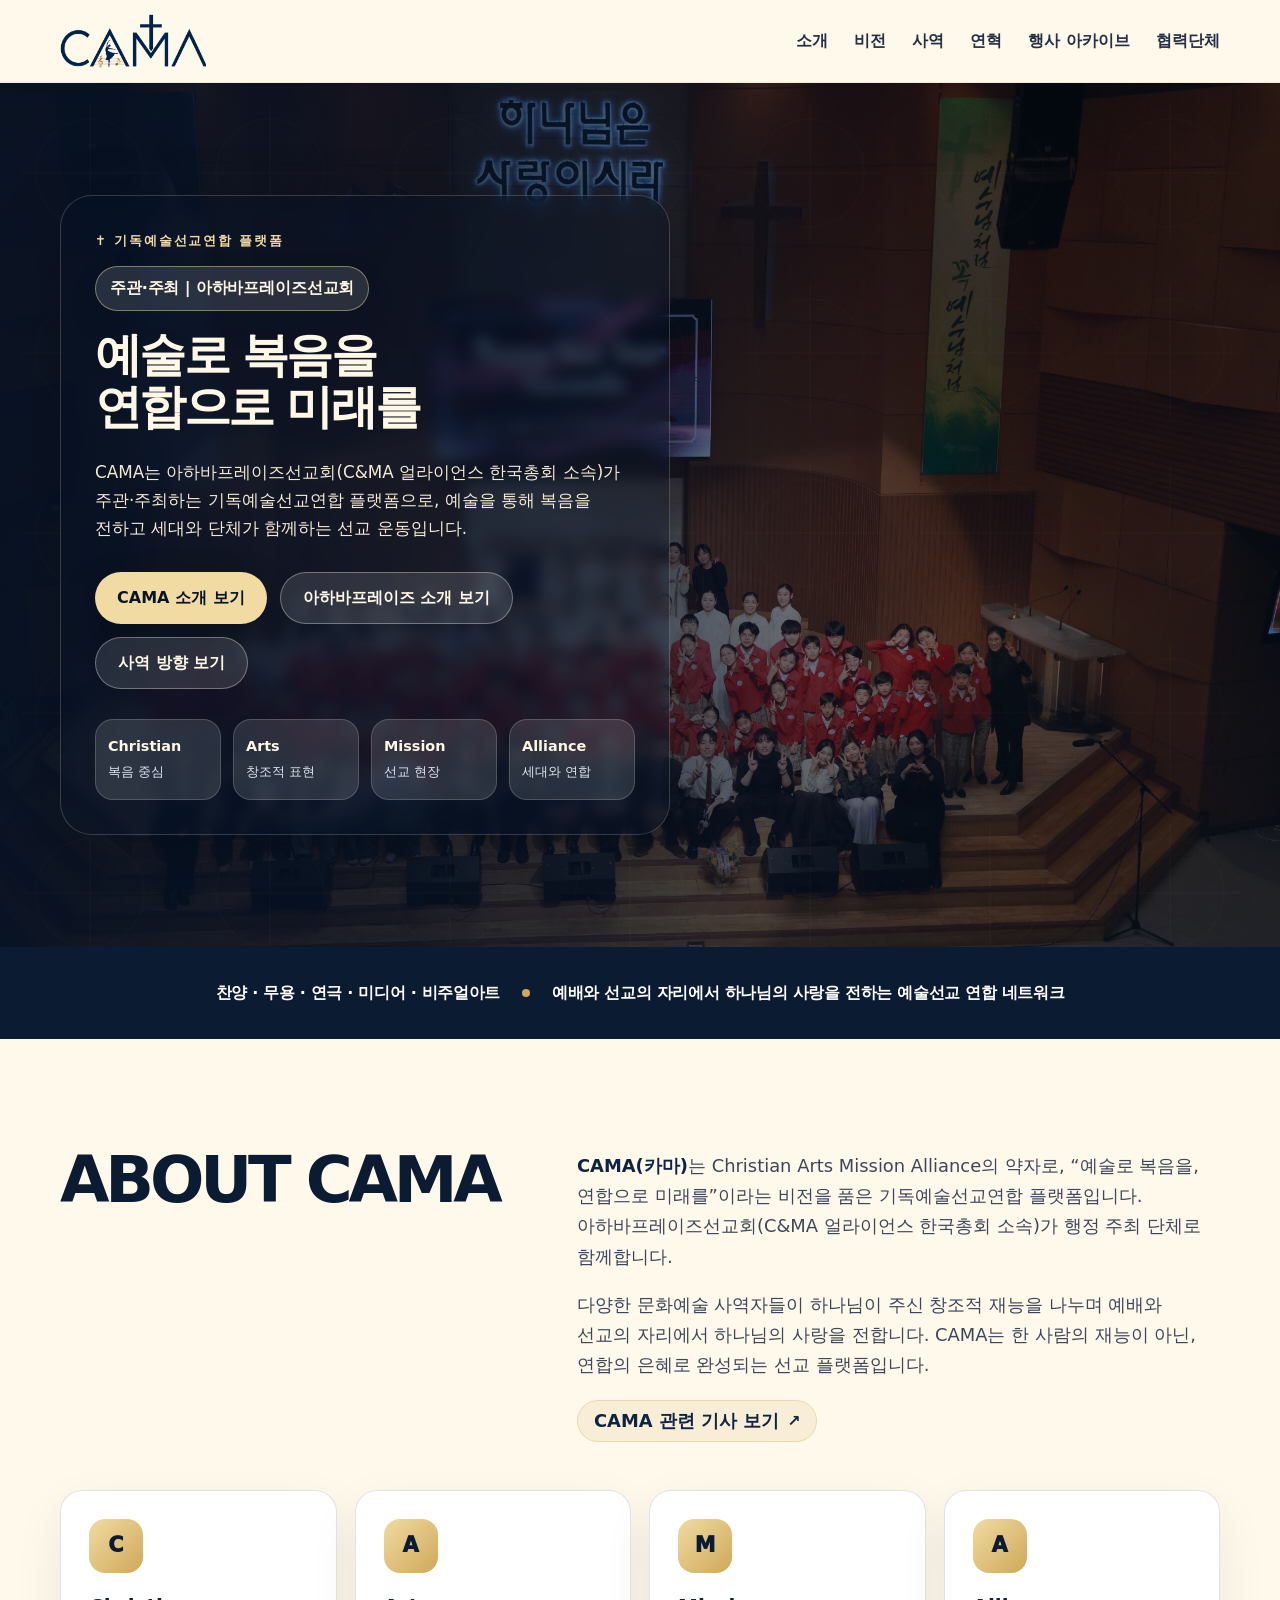
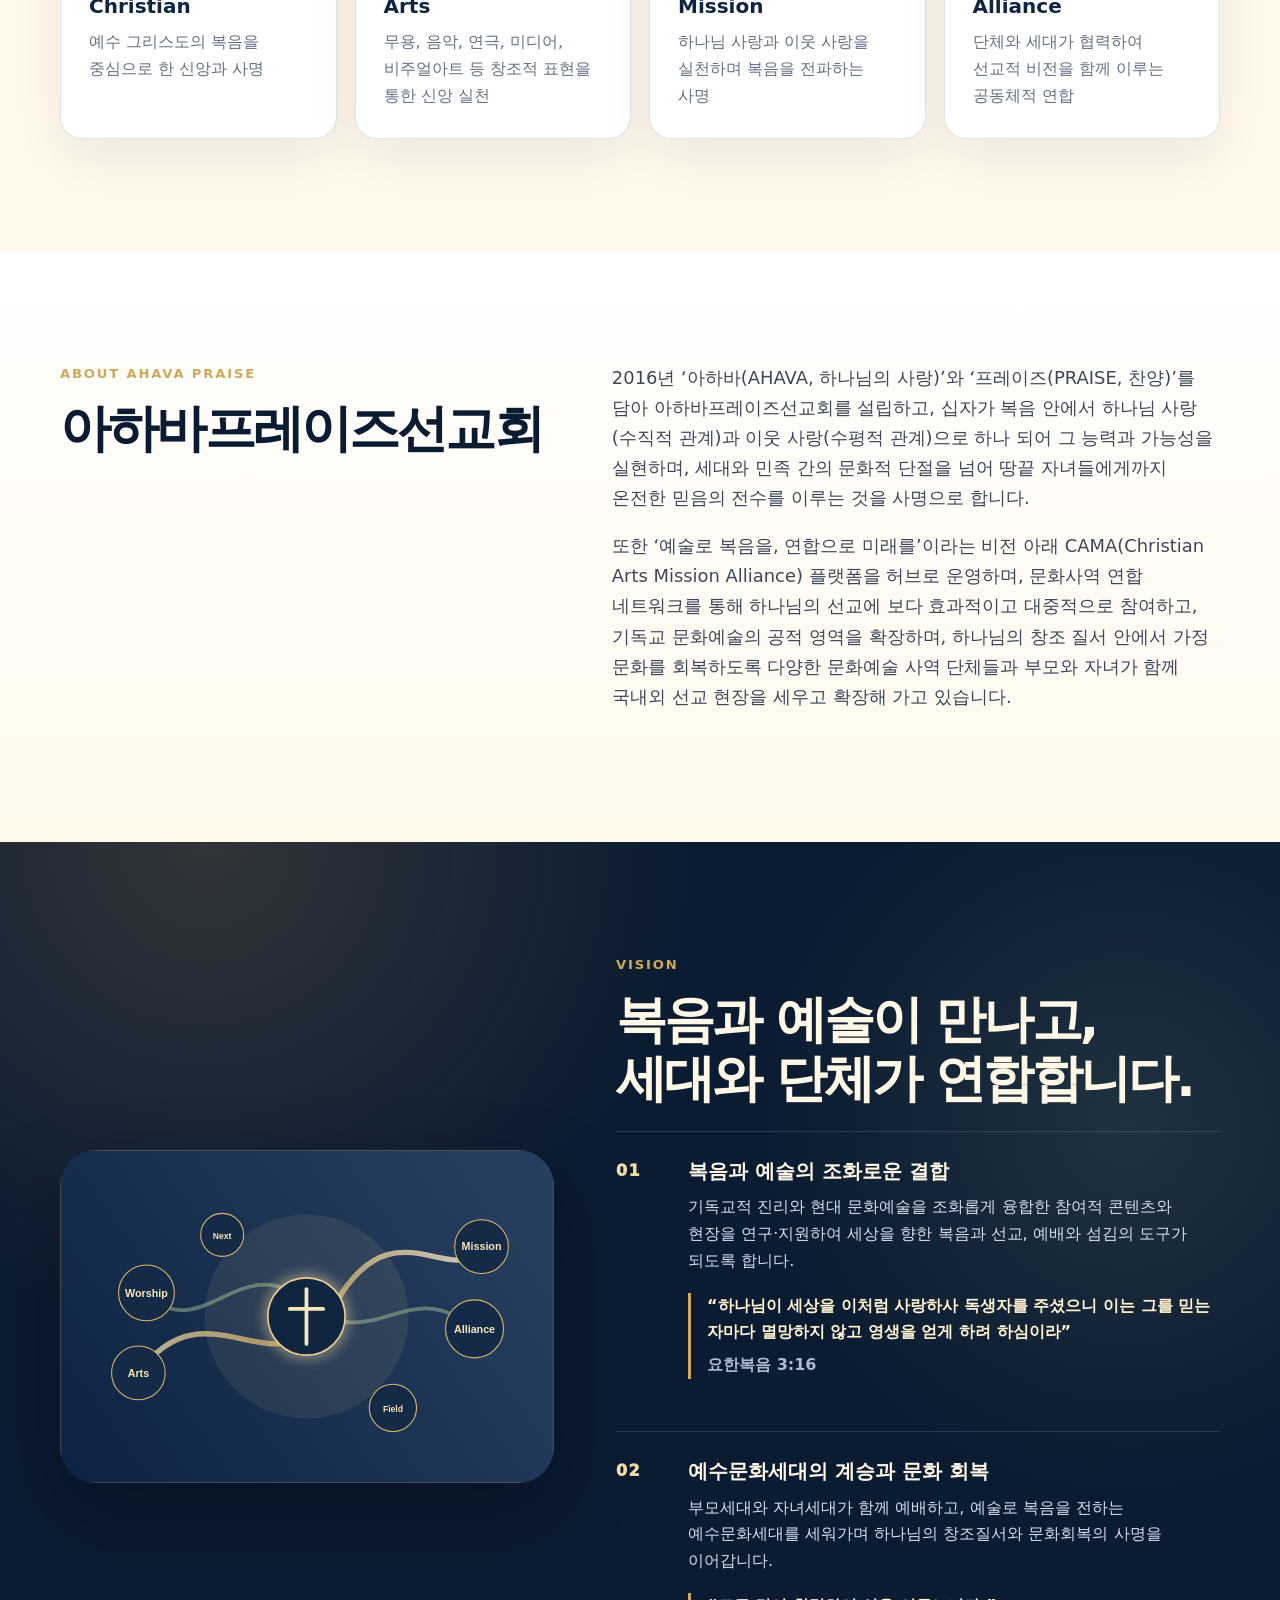
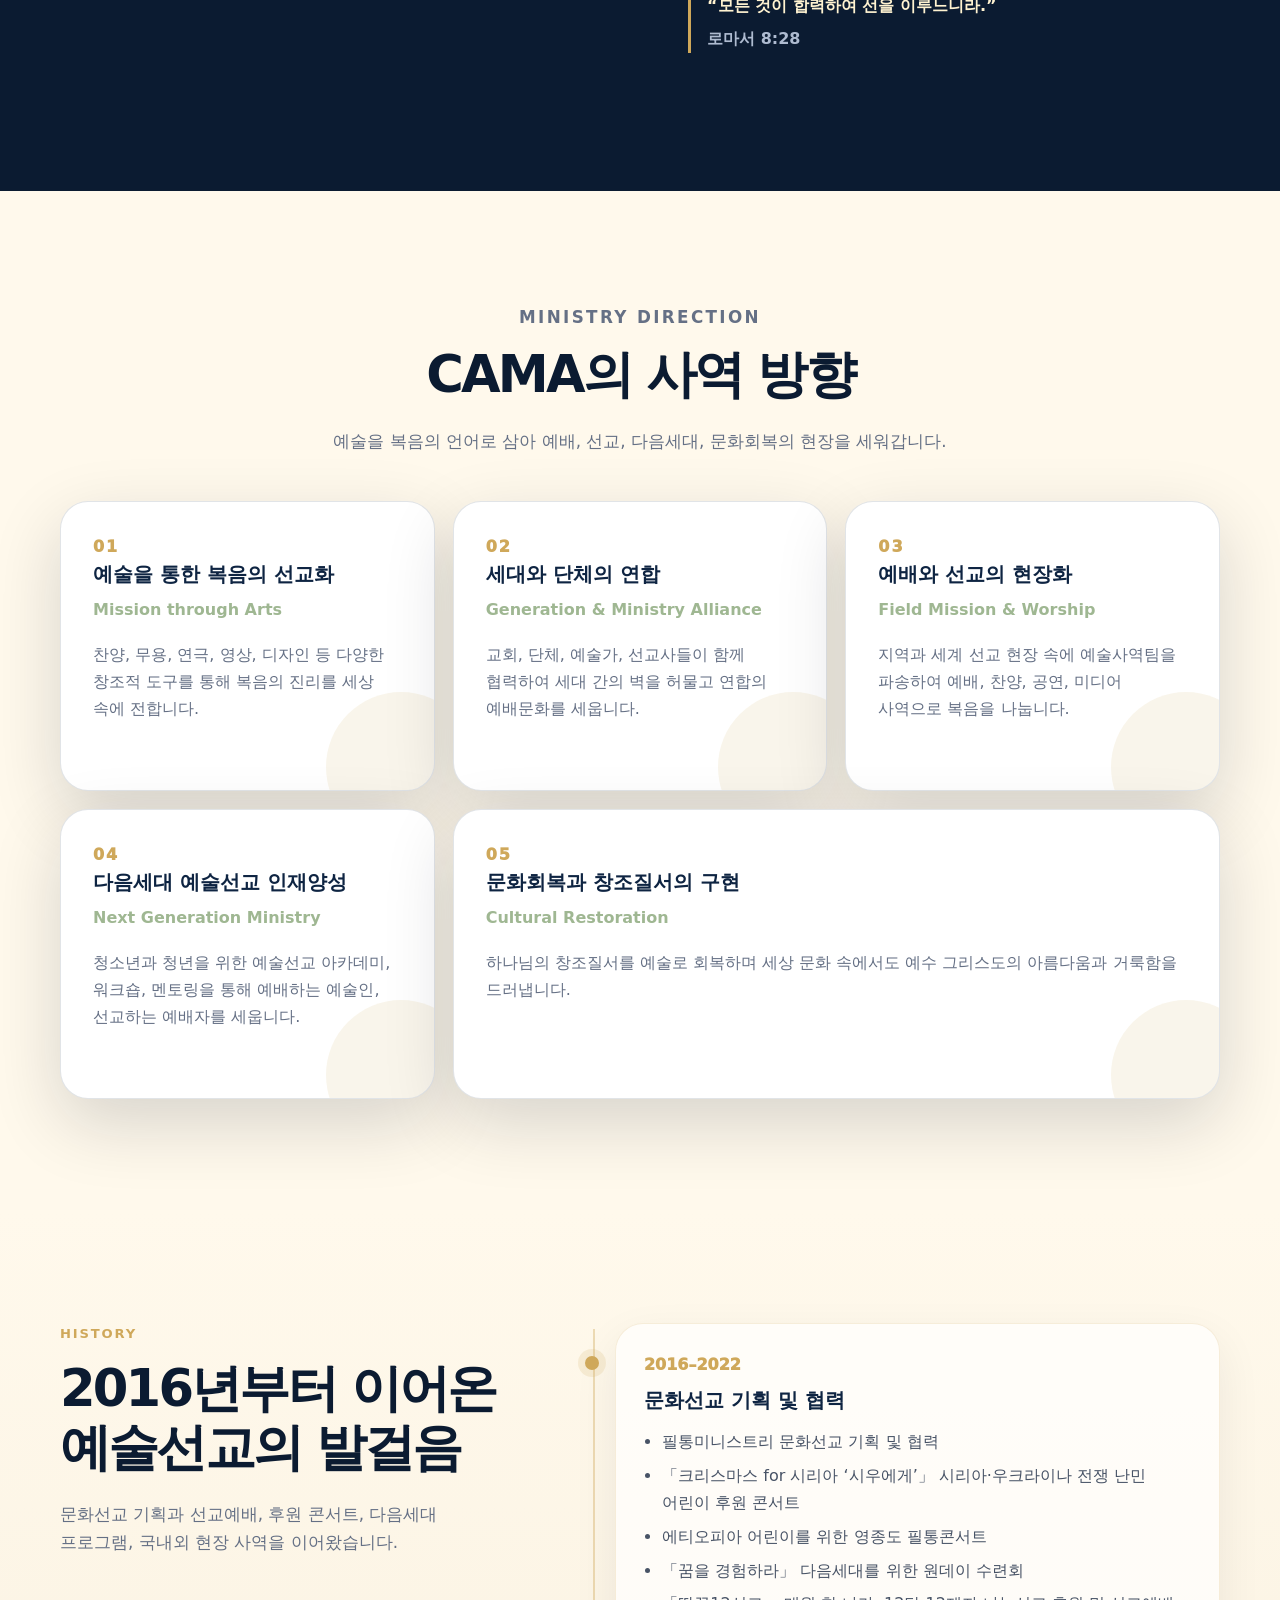
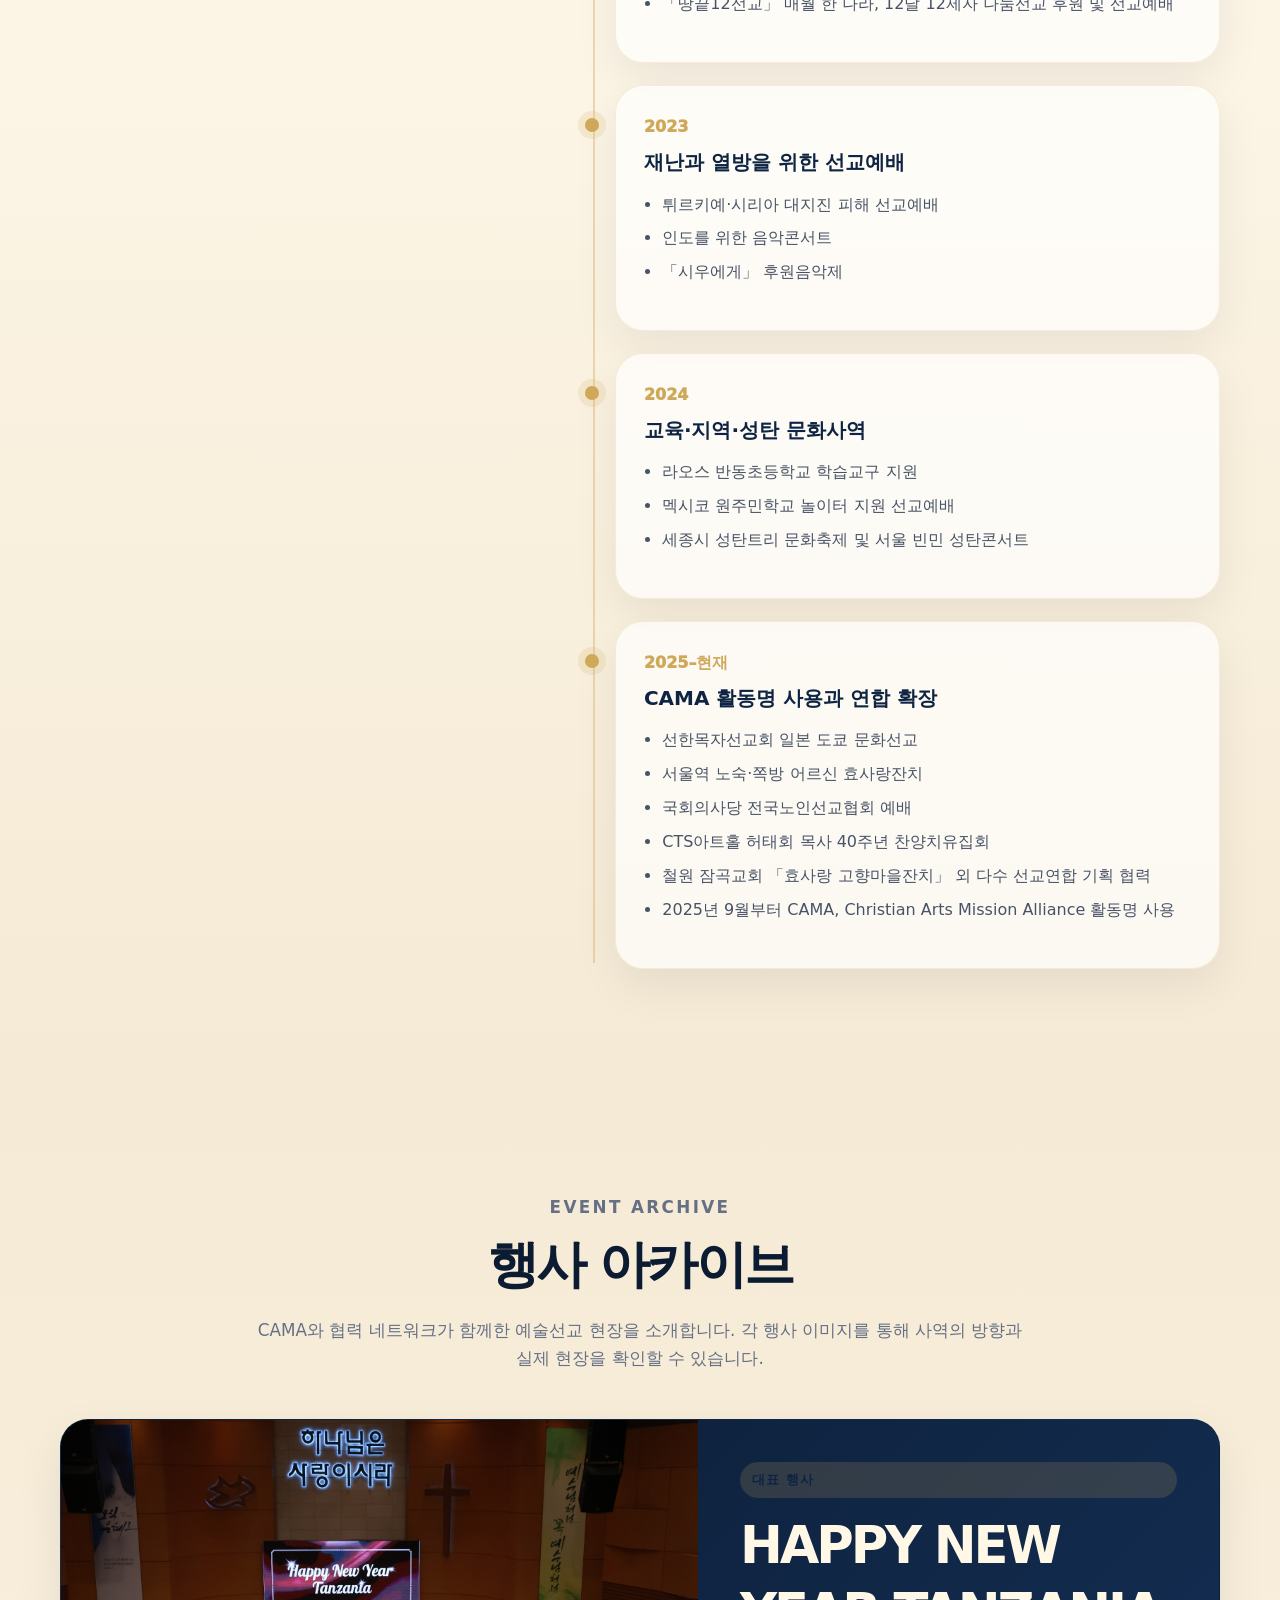
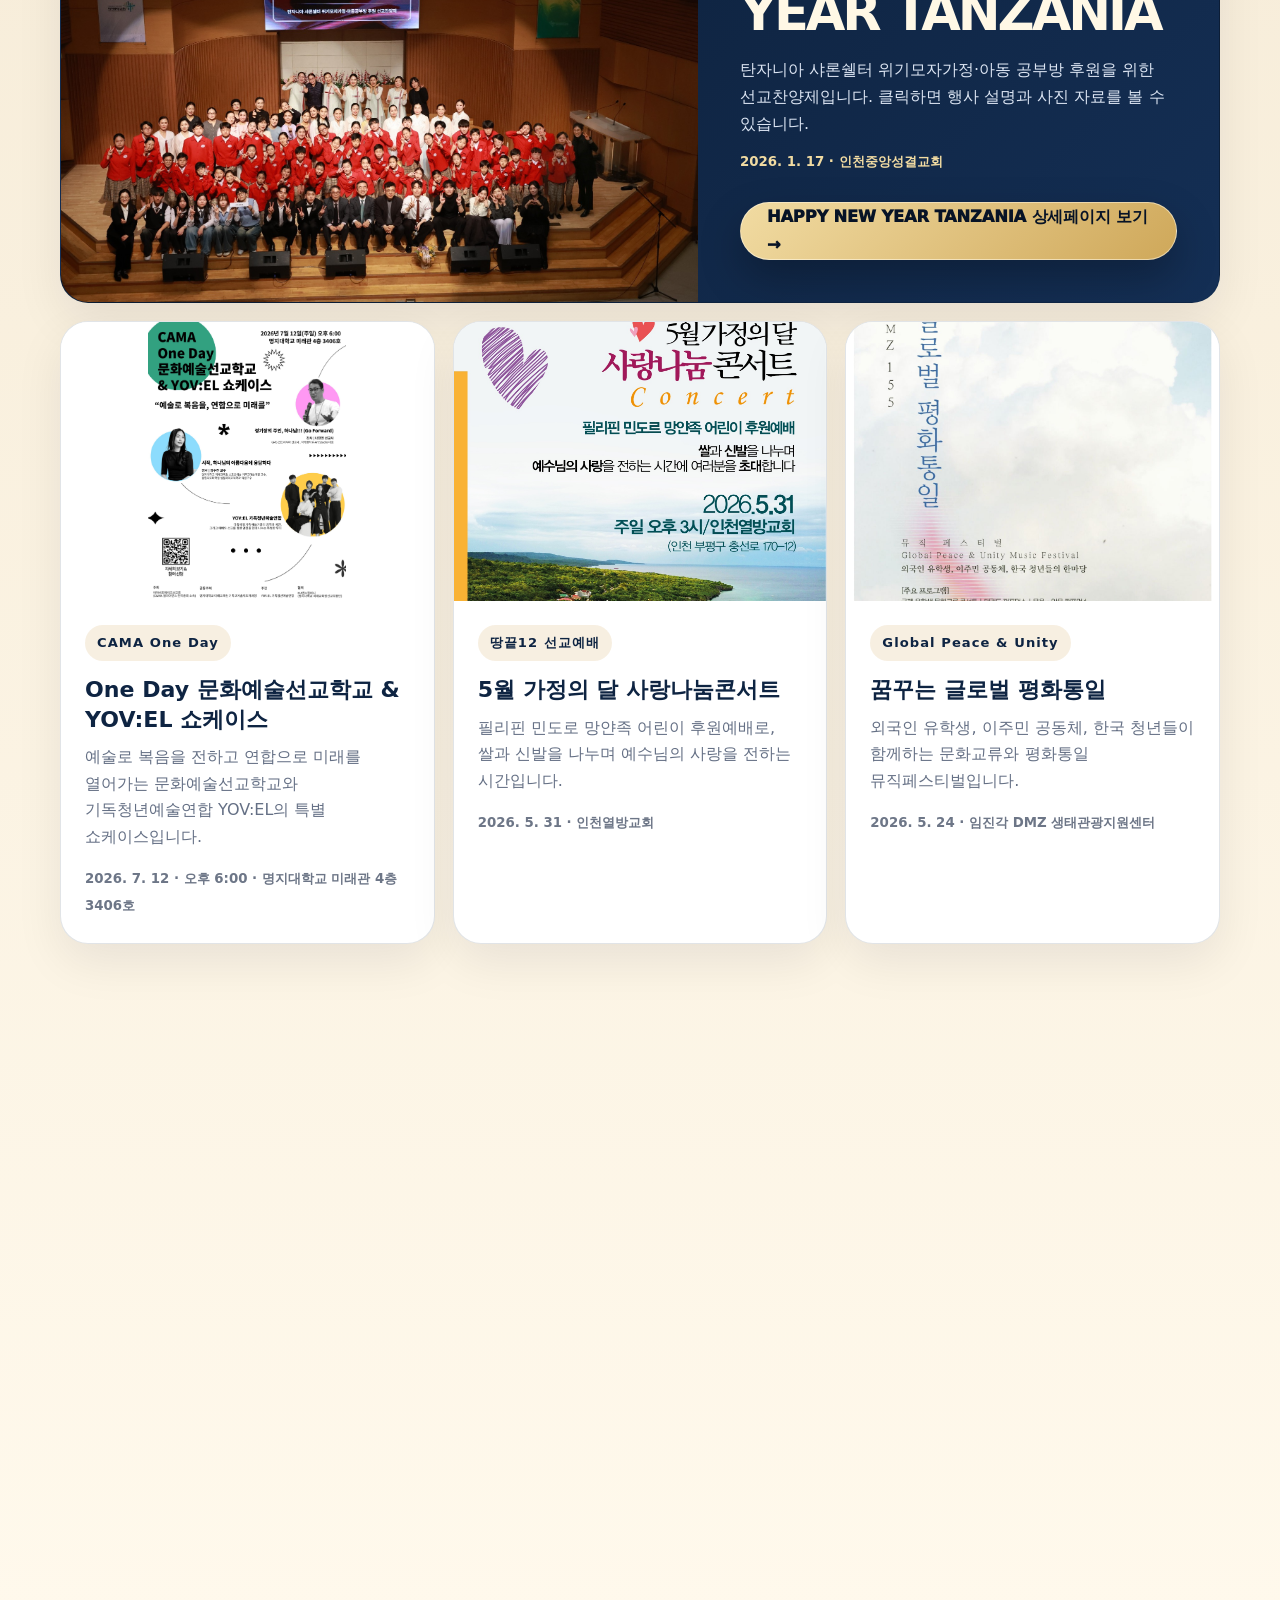
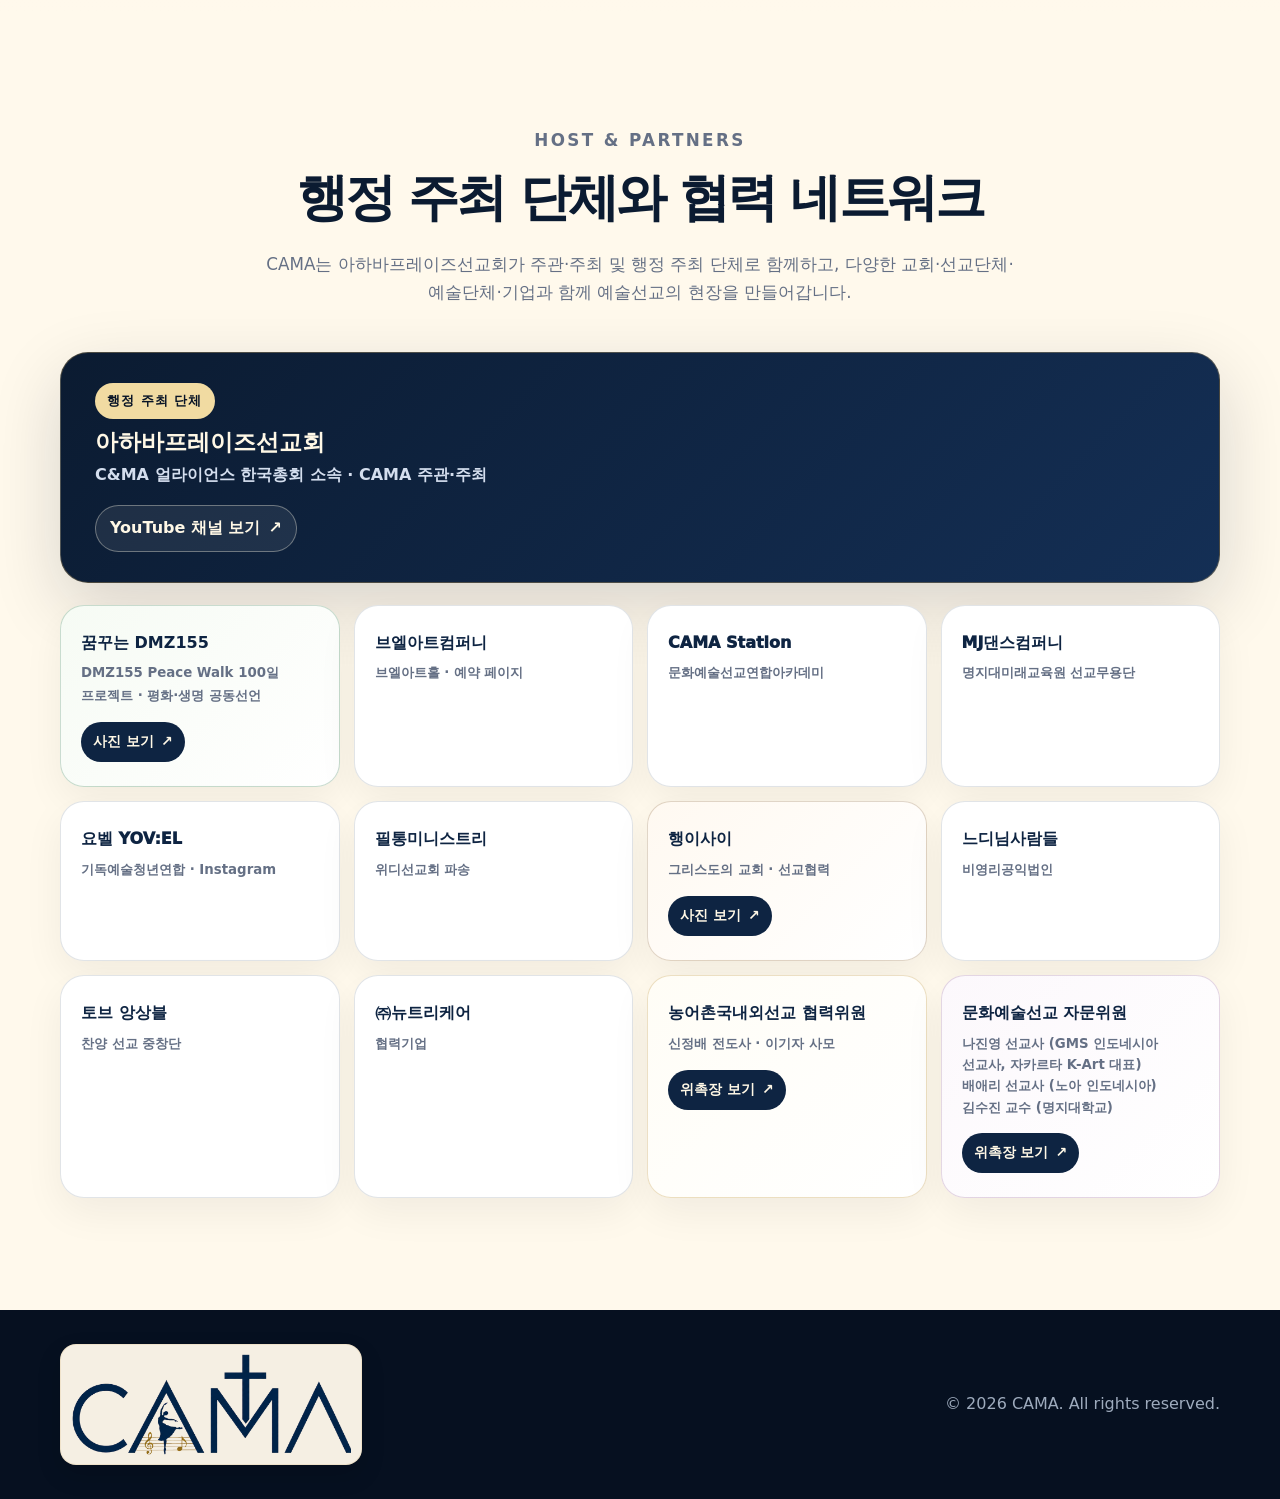
==== commit 959fef4b: "Add cultural arts advisors" ====
--- a/index.html
+++ b/index.html
@@ -347,6 +347,7 @@
         <span>토브 앙상블<br /><small>찬양 선교 중창단</small></span>
         <span>㈜뉴트리케어<br /><small>협력기업</small></span>
         <span class="partner-card-advisor"><strong>농어촌국내외선교 협력위원</strong><small>신정배 전도사 · 이기자 사모</small><a class="partner-photo-link" href="rural-mission-advisors.html">위촉장 보기</a></span>
+        <span class="partner-card-culture-advisors"><strong>문화예술선교 자문위원</strong><small>나진영 선교사 (GMS 인도네시아 선교사, 자카르타 K-Art 대표)<br />배애리 선교사 (노아 인도네시아)<br />김수진 교수 (명지대학교)</small><a class="partner-photo-link" href="culture-arts-advisors.html">위촉장 보기</a></span>
       </div>
     </section>
   </main>
--- a/style.css
+++ b/style.css
@@ -369,6 +369,9 @@
 .partner-card-haengisai strong { display: block; }
 .partner-card-advisor { border-color: rgba(188, 139, 49, .28) !important; background: linear-gradient(135deg, #fffdf6, #fff) !important; }
 .partner-card-advisor strong { display: block; }
+.partner-card-culture-advisors { border-color: rgba(143, 91, 144, .24) !important; background: linear-gradient(135deg, #fcf8fc, #fff) !important; }
+.partner-card-culture-advisors strong { display: block; }
+.partner-card-culture-advisors small { line-height: 1.6; }
 .partner-photo-link { display: inline-flex; align-items: center; margin-top: 15px; padding: 8px 12px; border-radius: 999px; background: var(--navy-800); color: #fff8e6; font-size: .88rem; font-weight: 900; transition: transform .2s ease, background .2s ease; }
 .partner-photo-link::after { content: "↗"; margin-left: 7px; }
 .partner-photo-link:hover { transform: translateY(-2px); background: #174a31; }
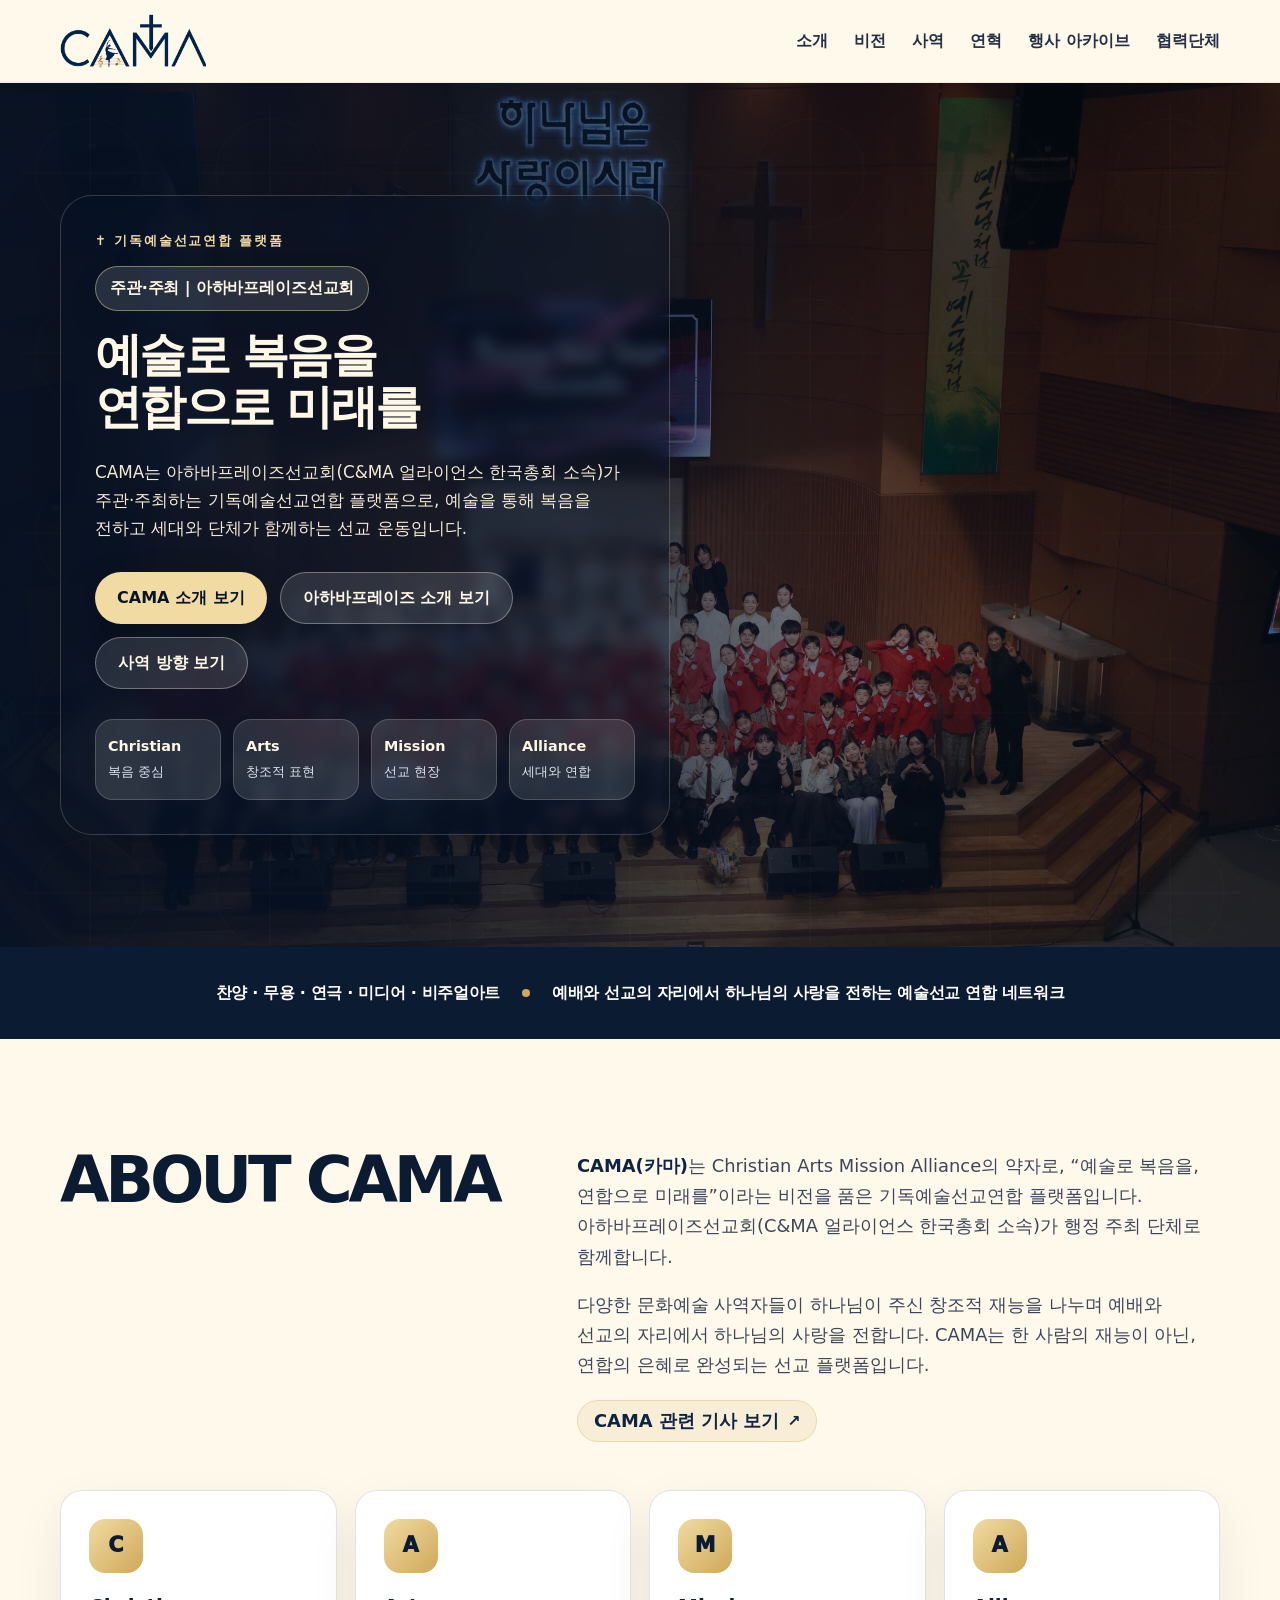
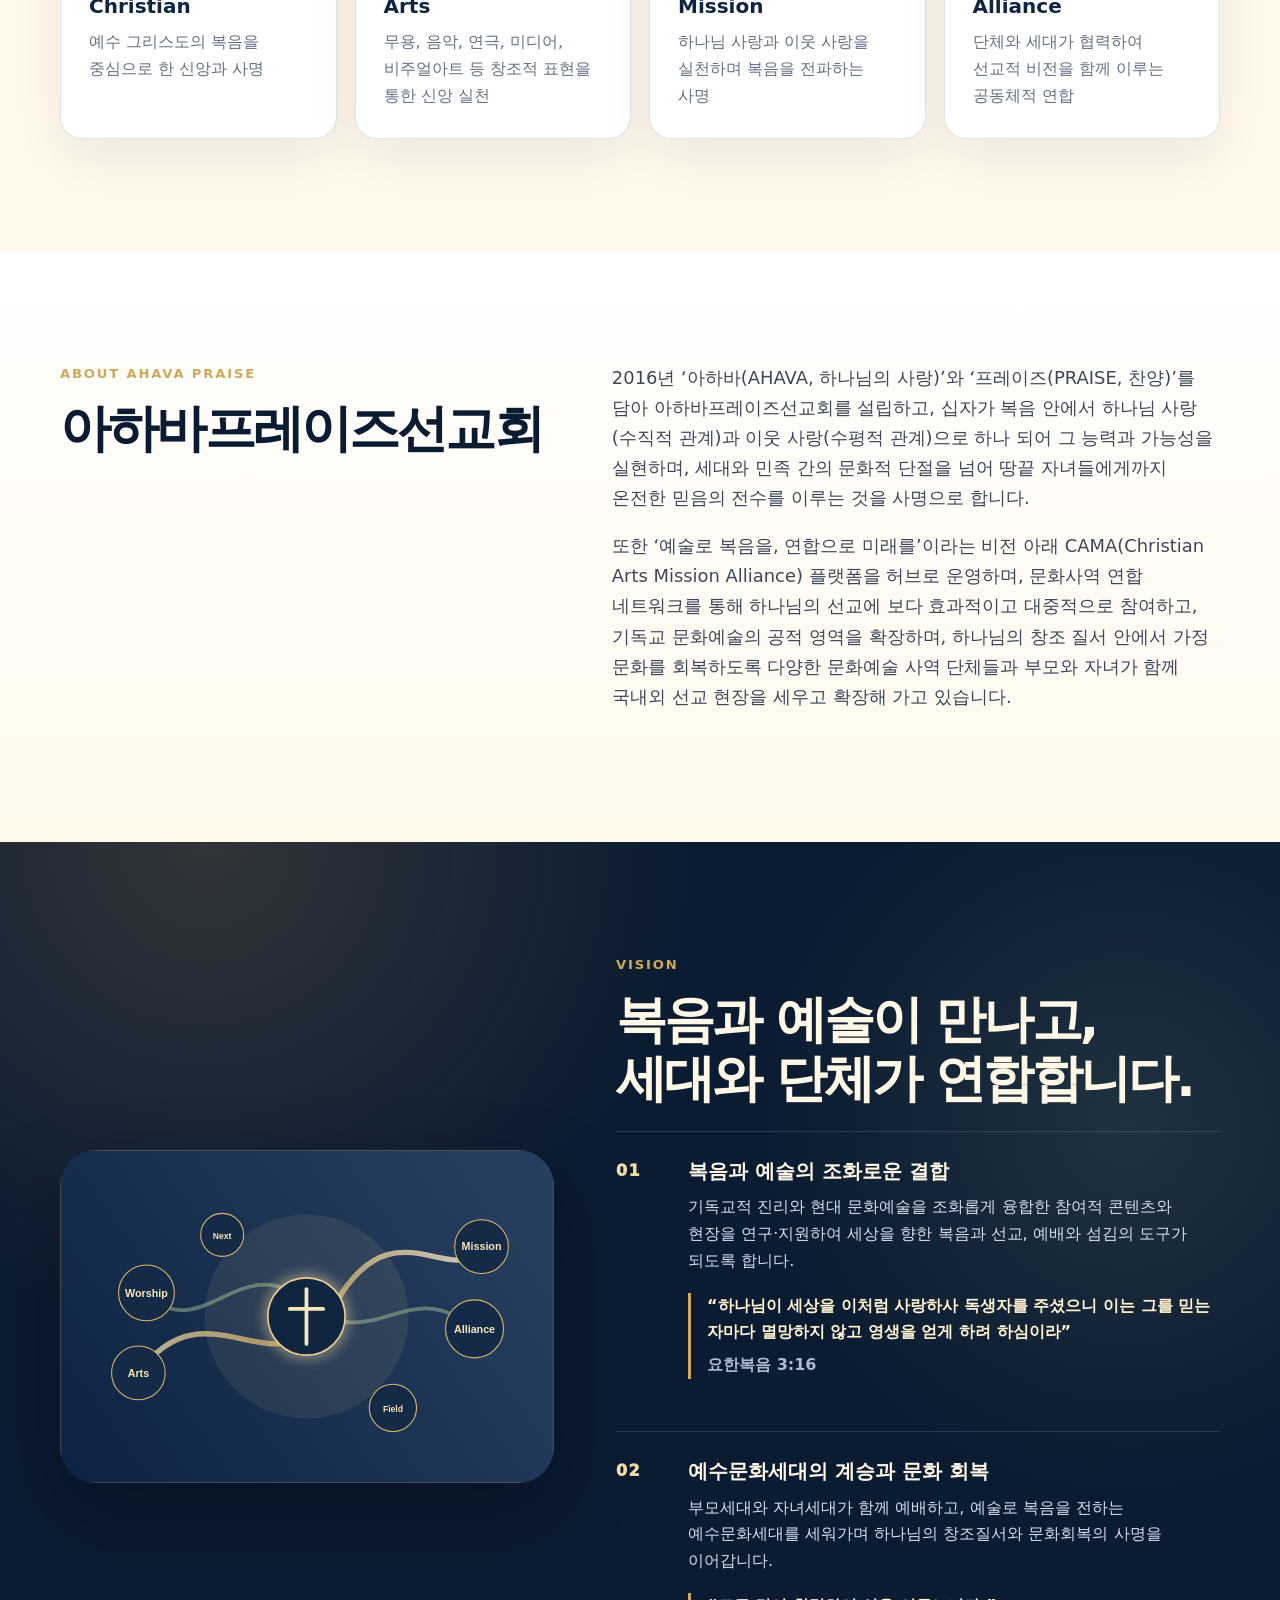
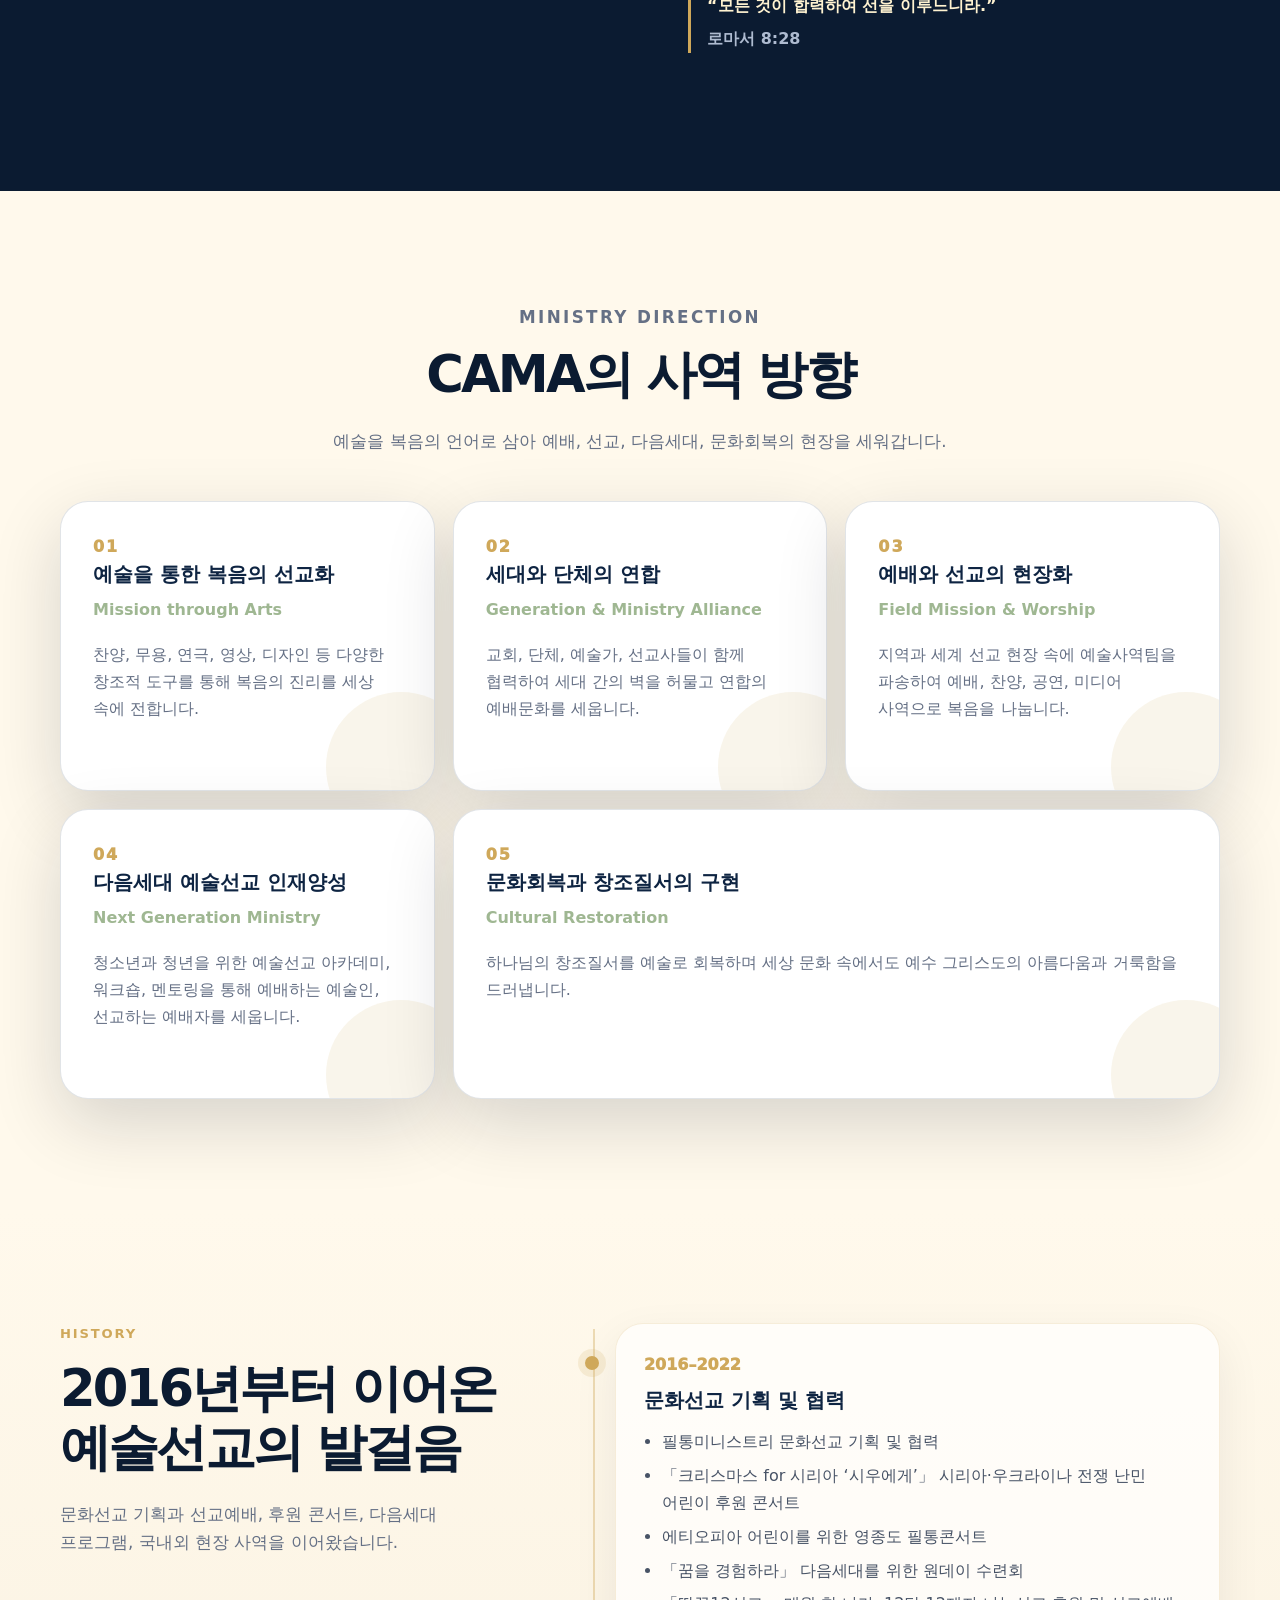
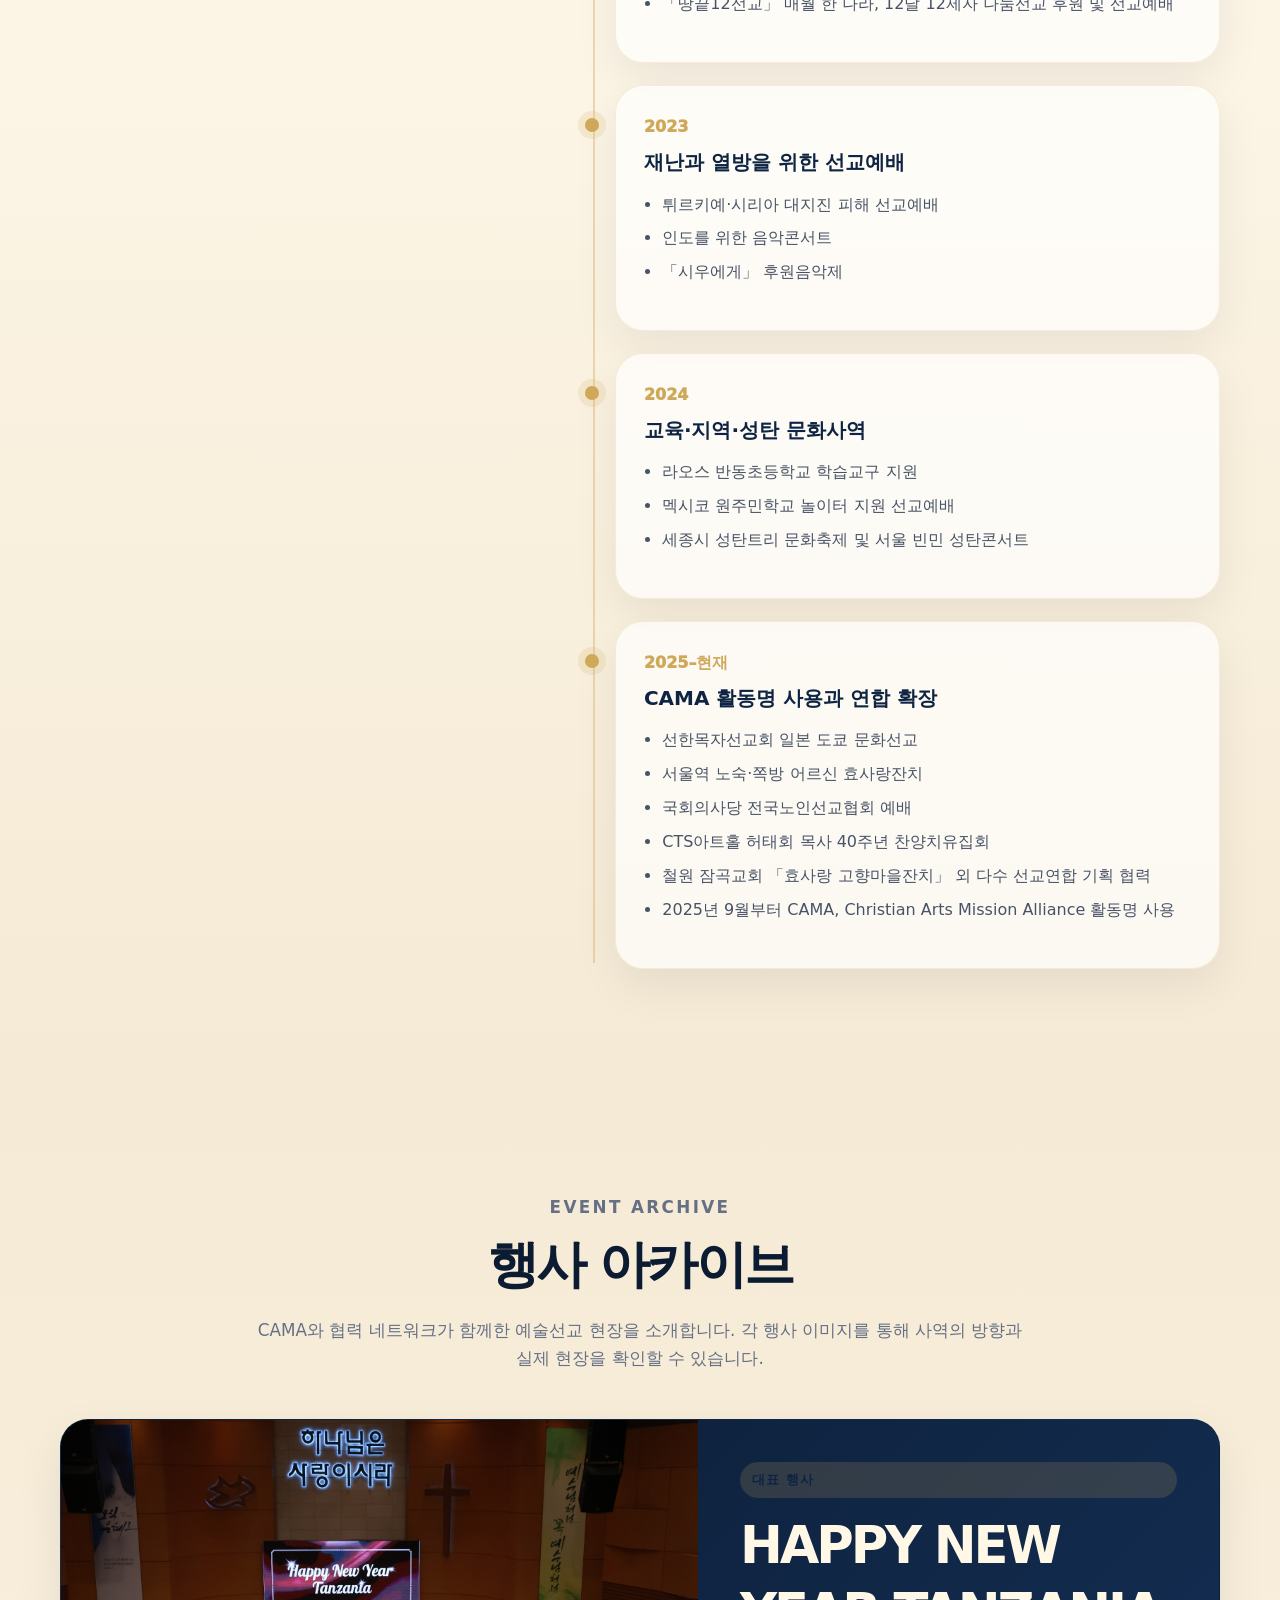
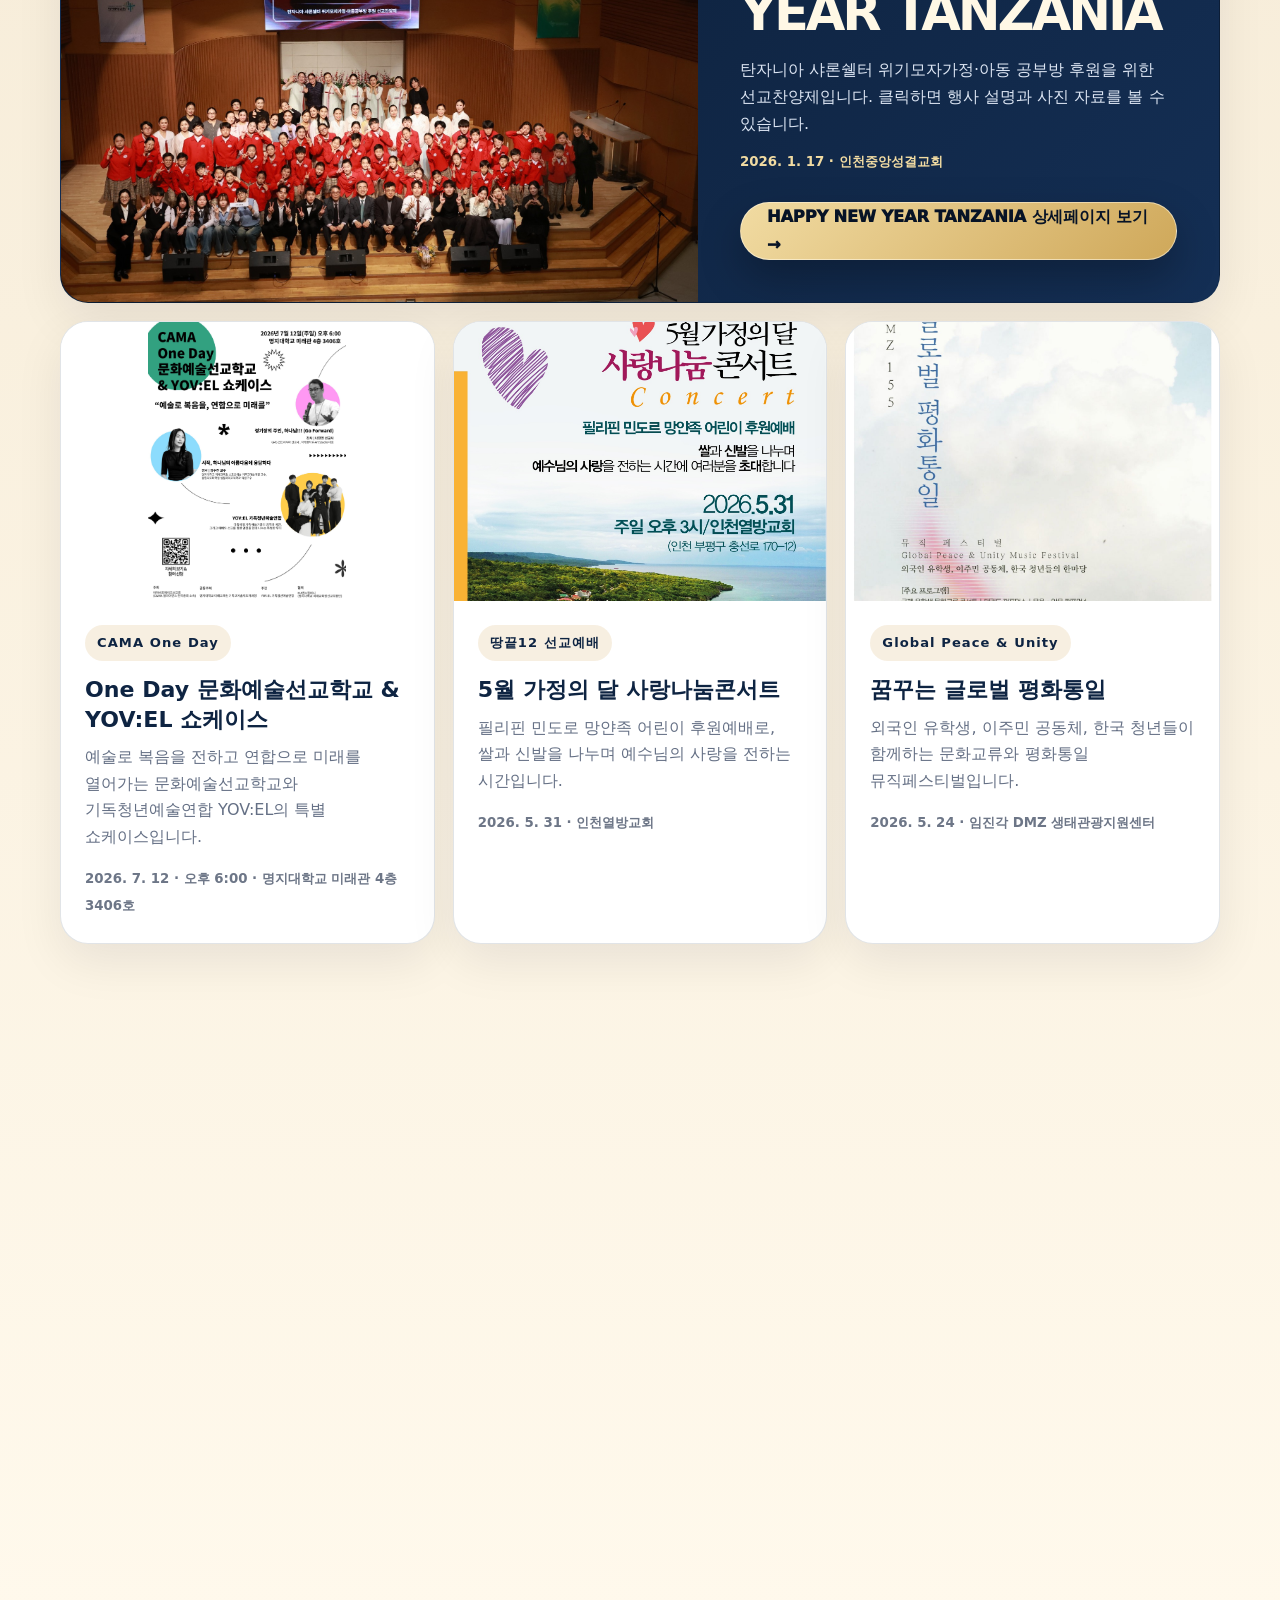
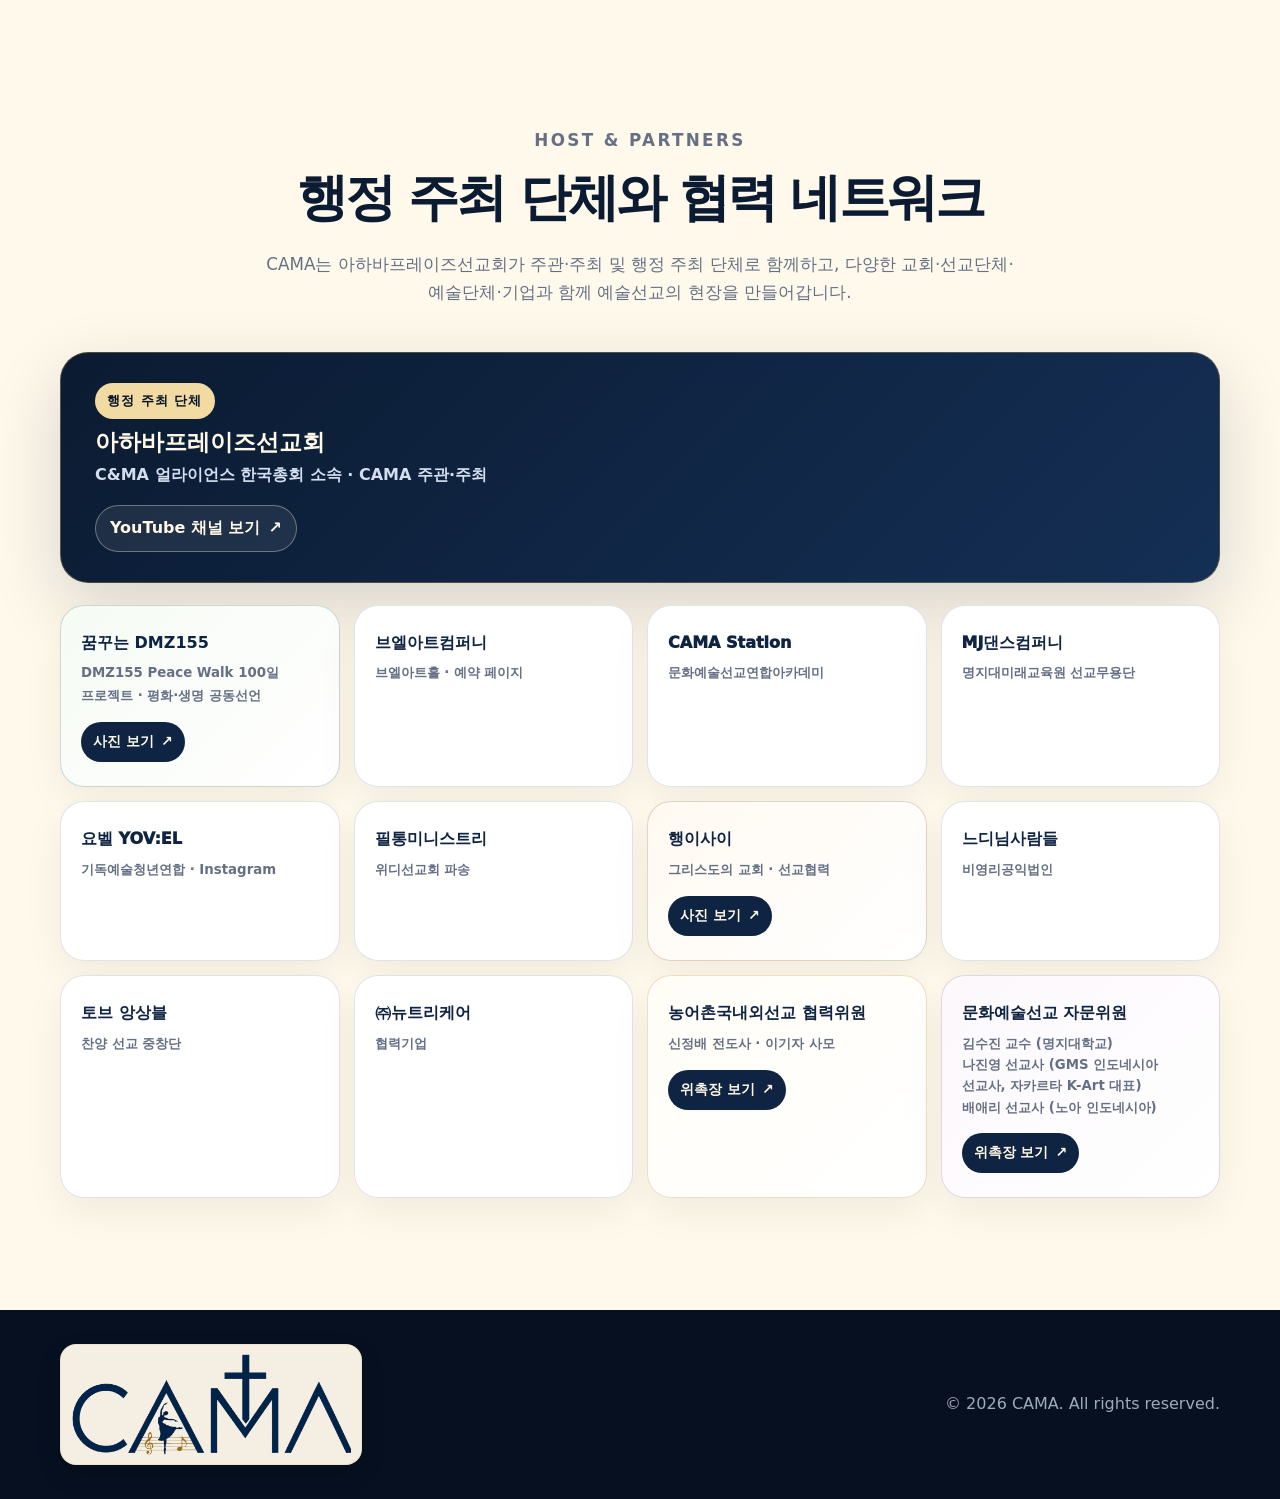
==== commit 0267f5ec: "Order cultural advisor records" ====
--- a/index.html
+++ b/index.html
@@ -347,7 +347,7 @@
         <span>토브 앙상블<br /><small>찬양 선교 중창단</small></span>
         <span>㈜뉴트리케어<br /><small>협력기업</small></span>
         <span class="partner-card-advisor"><strong>농어촌국내외선교 협력위원</strong><small>신정배 전도사 · 이기자 사모</small><a class="partner-photo-link" href="rural-mission-advisors.html">위촉장 보기</a></span>
-        <span class="partner-card-culture-advisors"><strong>문화예술선교 자문위원</strong><small>나진영 선교사 (GMS 인도네시아 선교사, 자카르타 K-Art 대표)<br />배애리 선교사 (노아 인도네시아)<br />김수진 교수 (명지대학교)</small><a class="partner-photo-link" href="culture-arts-advisors.html">위촉장 보기</a></span>
+        <span class="partner-card-culture-advisors"><strong>문화예술선교 자문위원</strong><small>김수진 교수 (명지대학교)<br />나진영 선교사 (GMS 인도네시아 선교사, 자카르타 K-Art 대표)<br />배애리 선교사 (노아 인도네시아)</small><a class="partner-photo-link" href="culture-arts-advisors.html">위촉장 보기</a></span>
       </div>
     </section>
   </main>
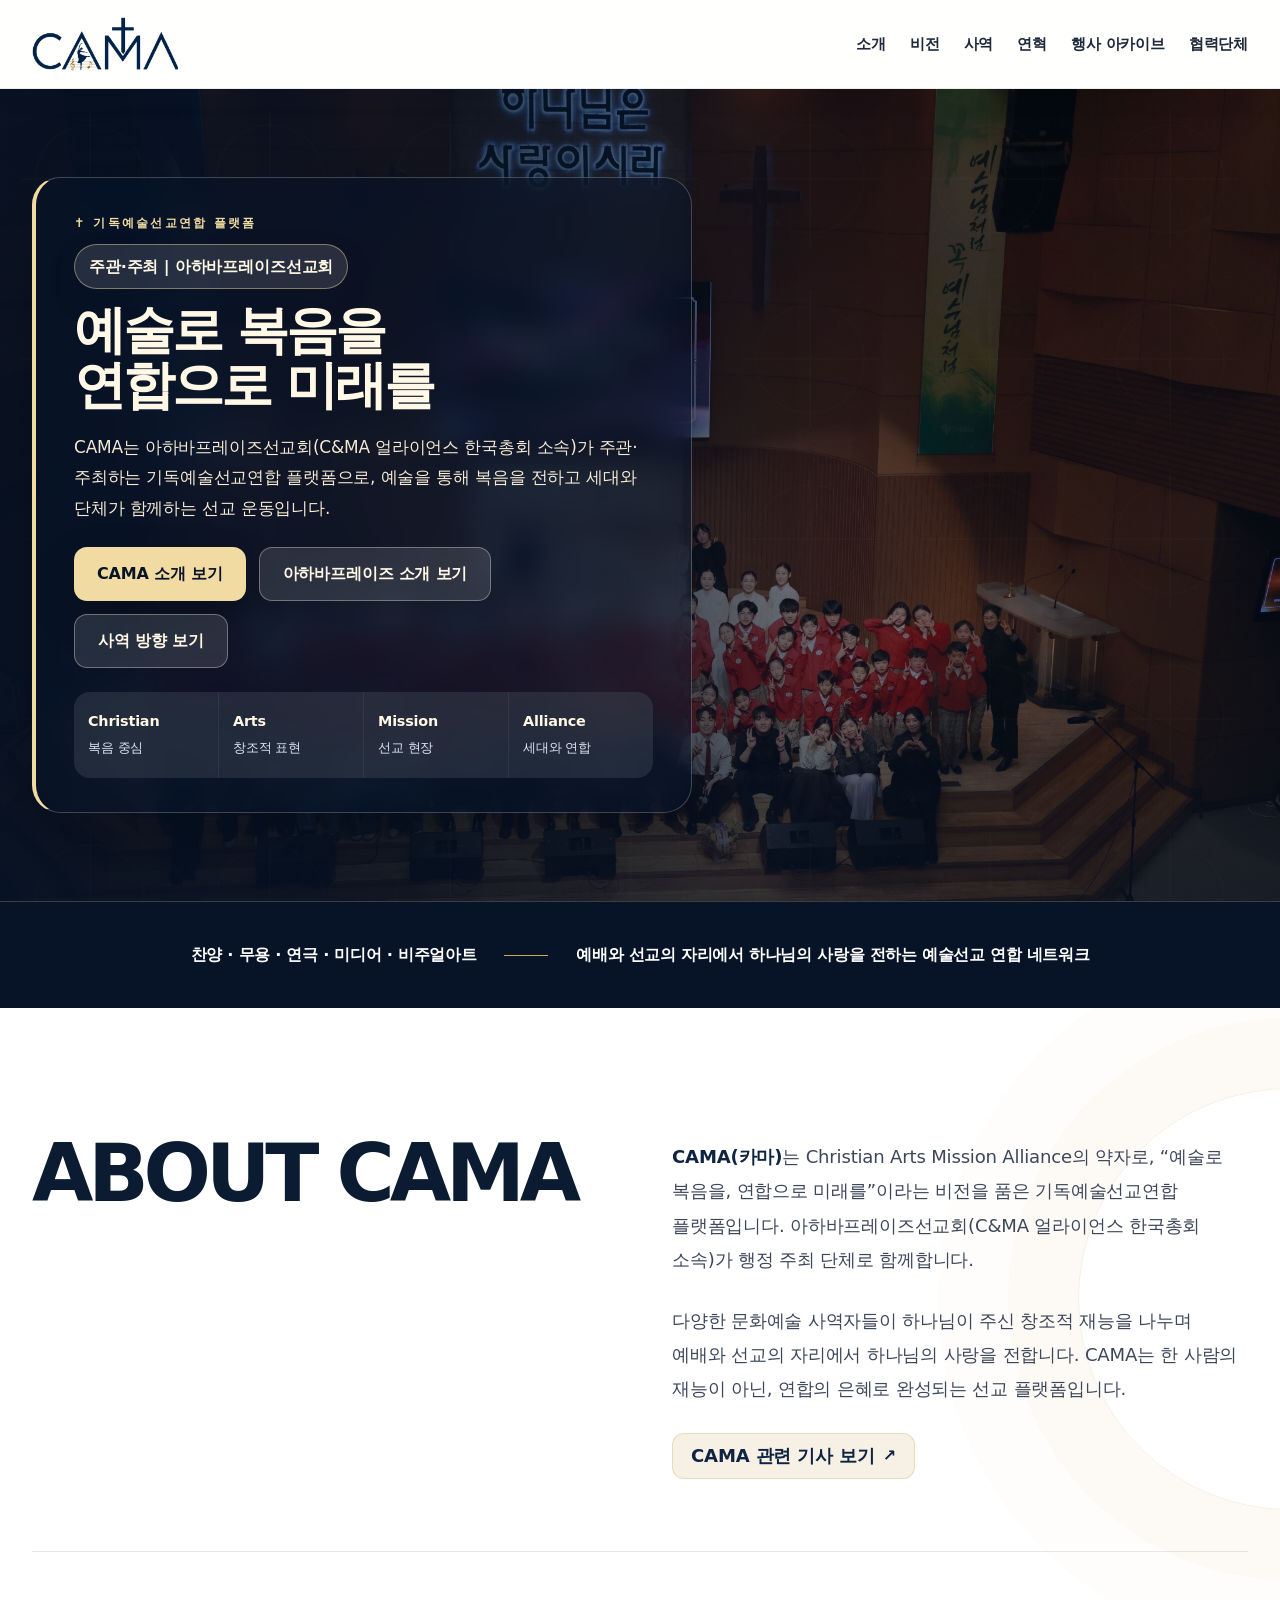
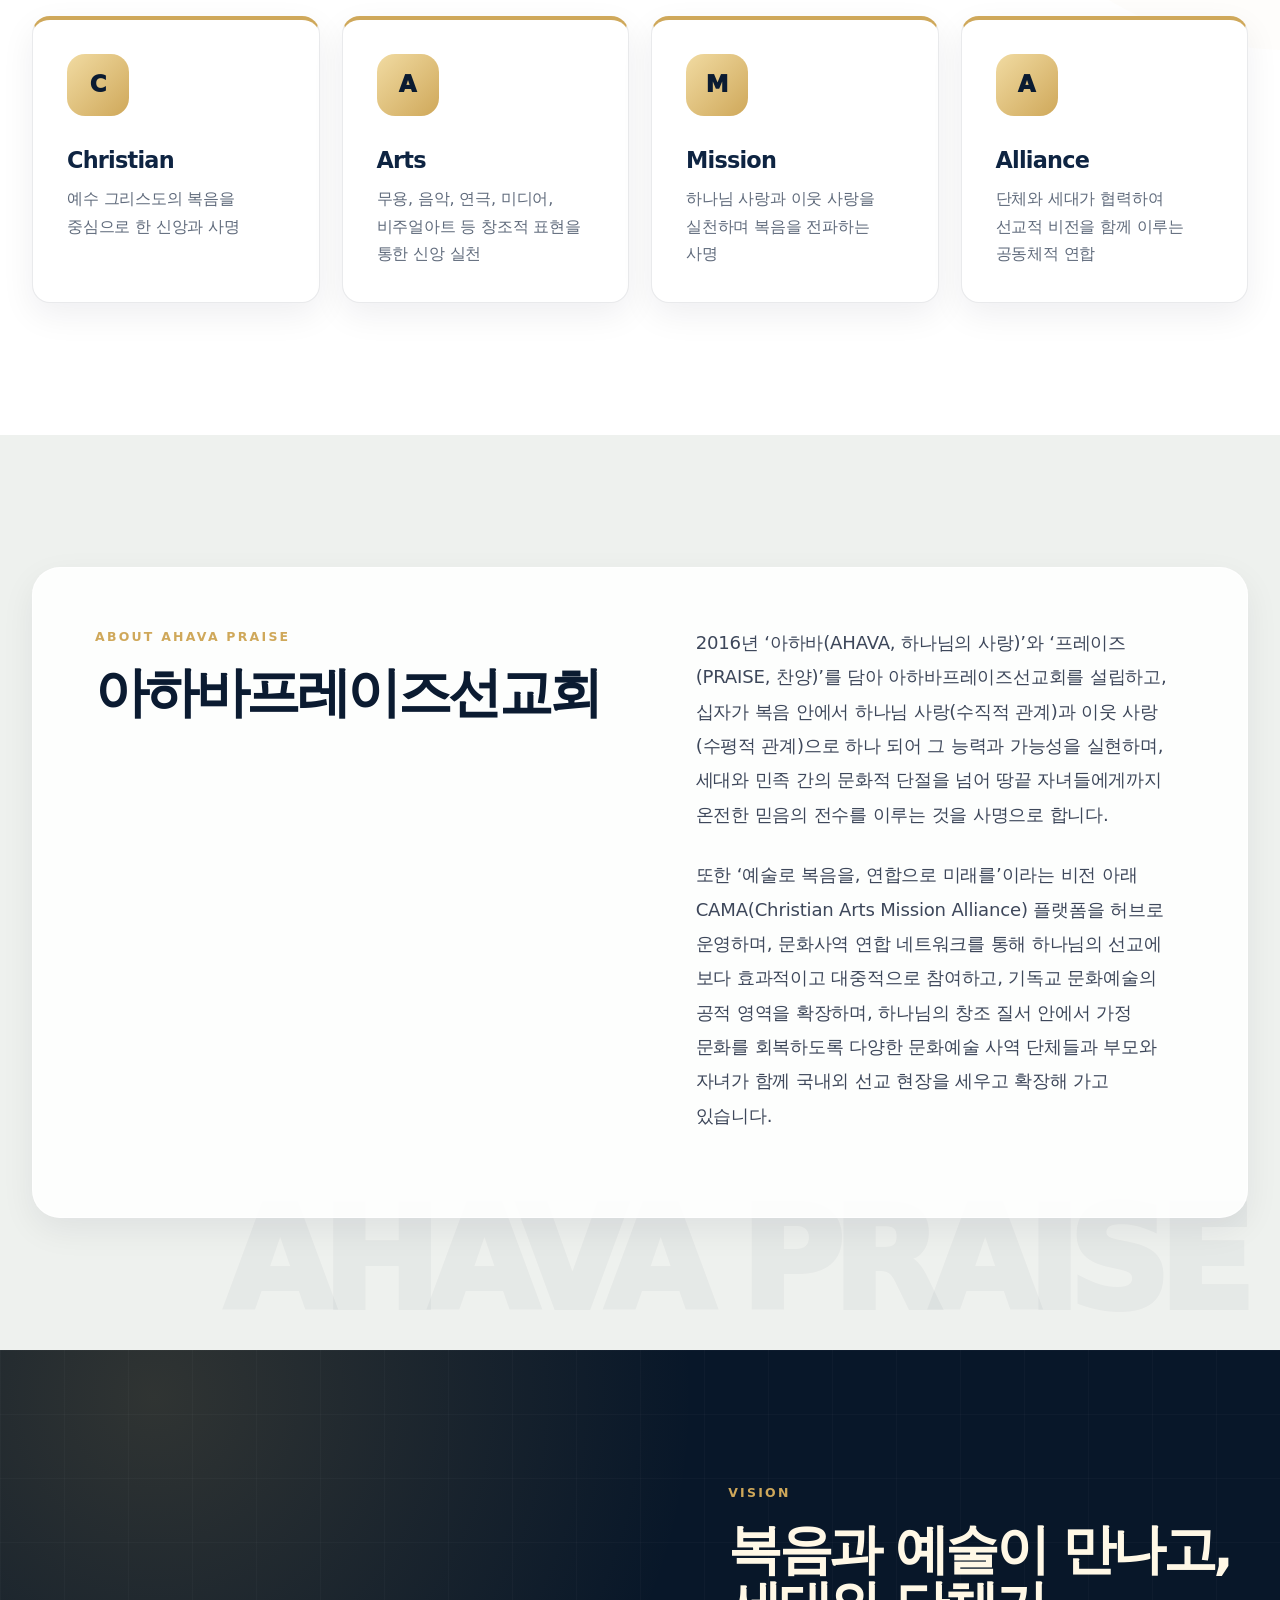
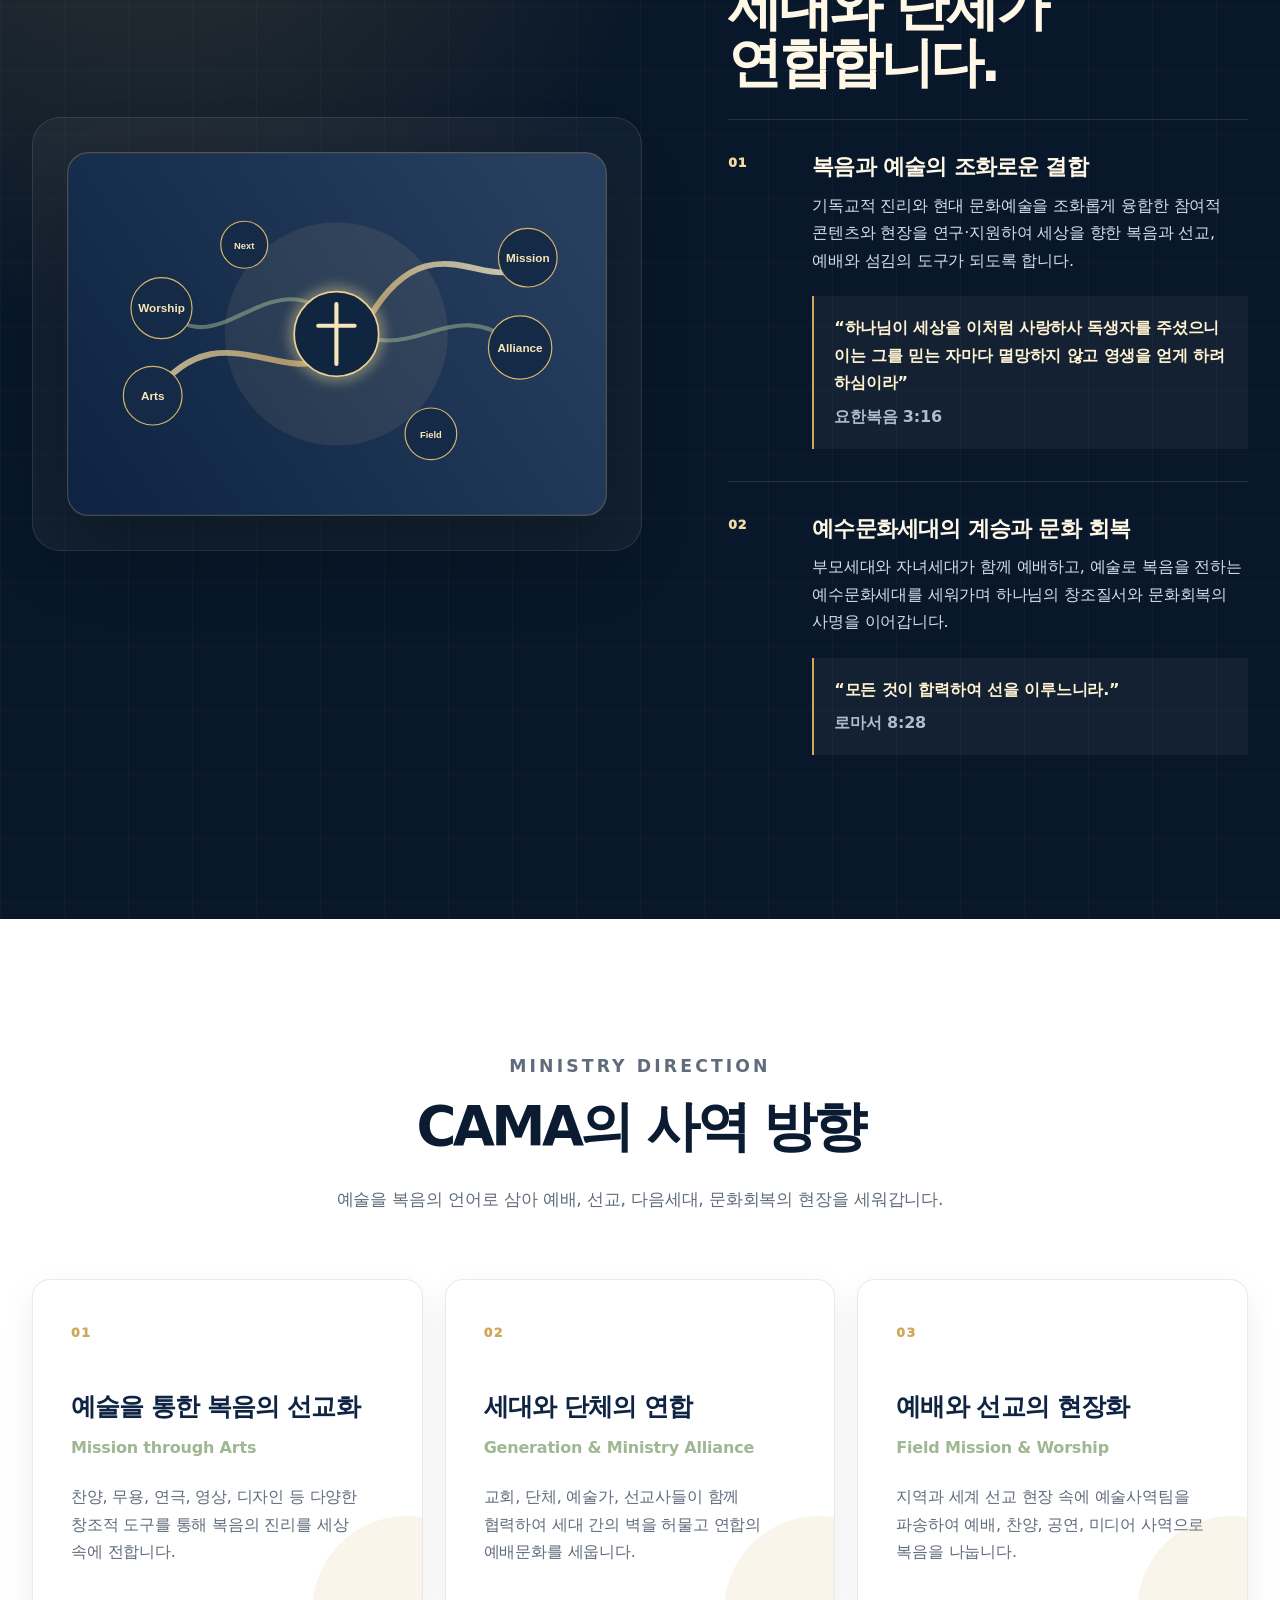
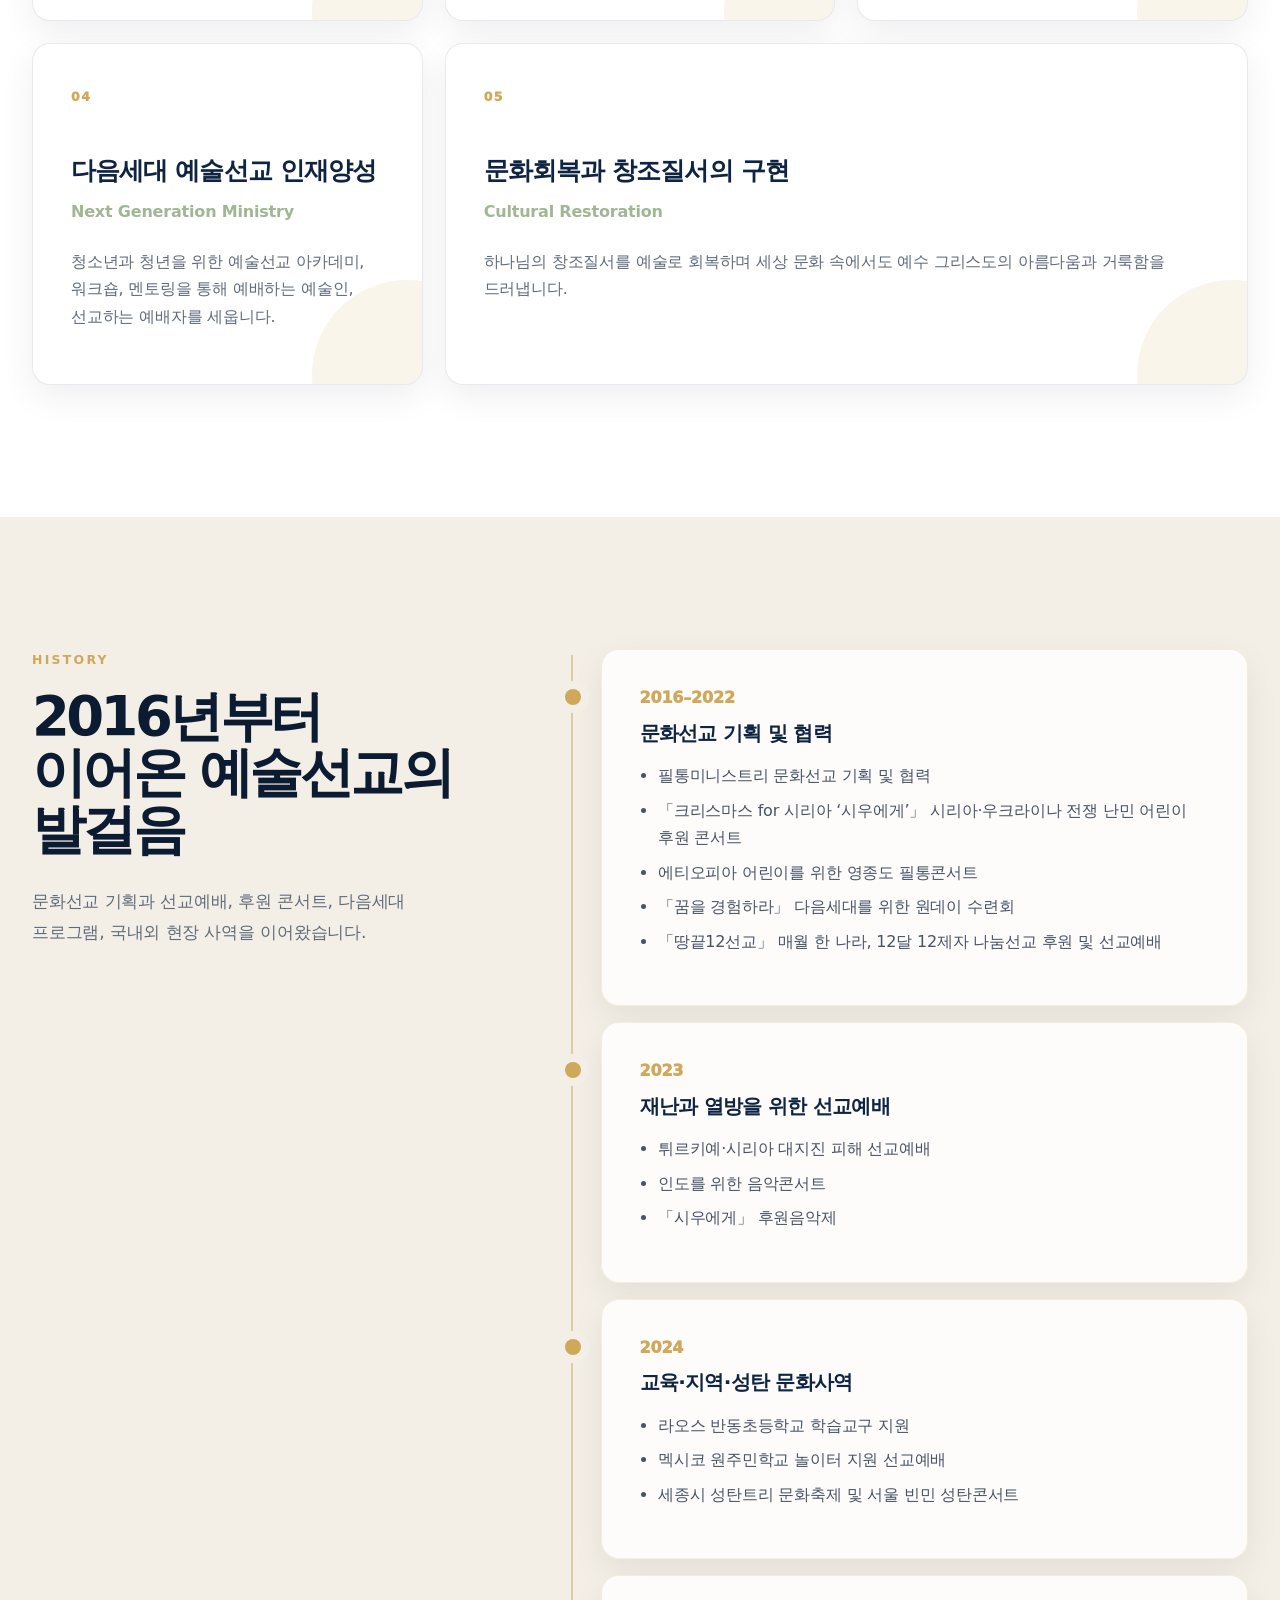
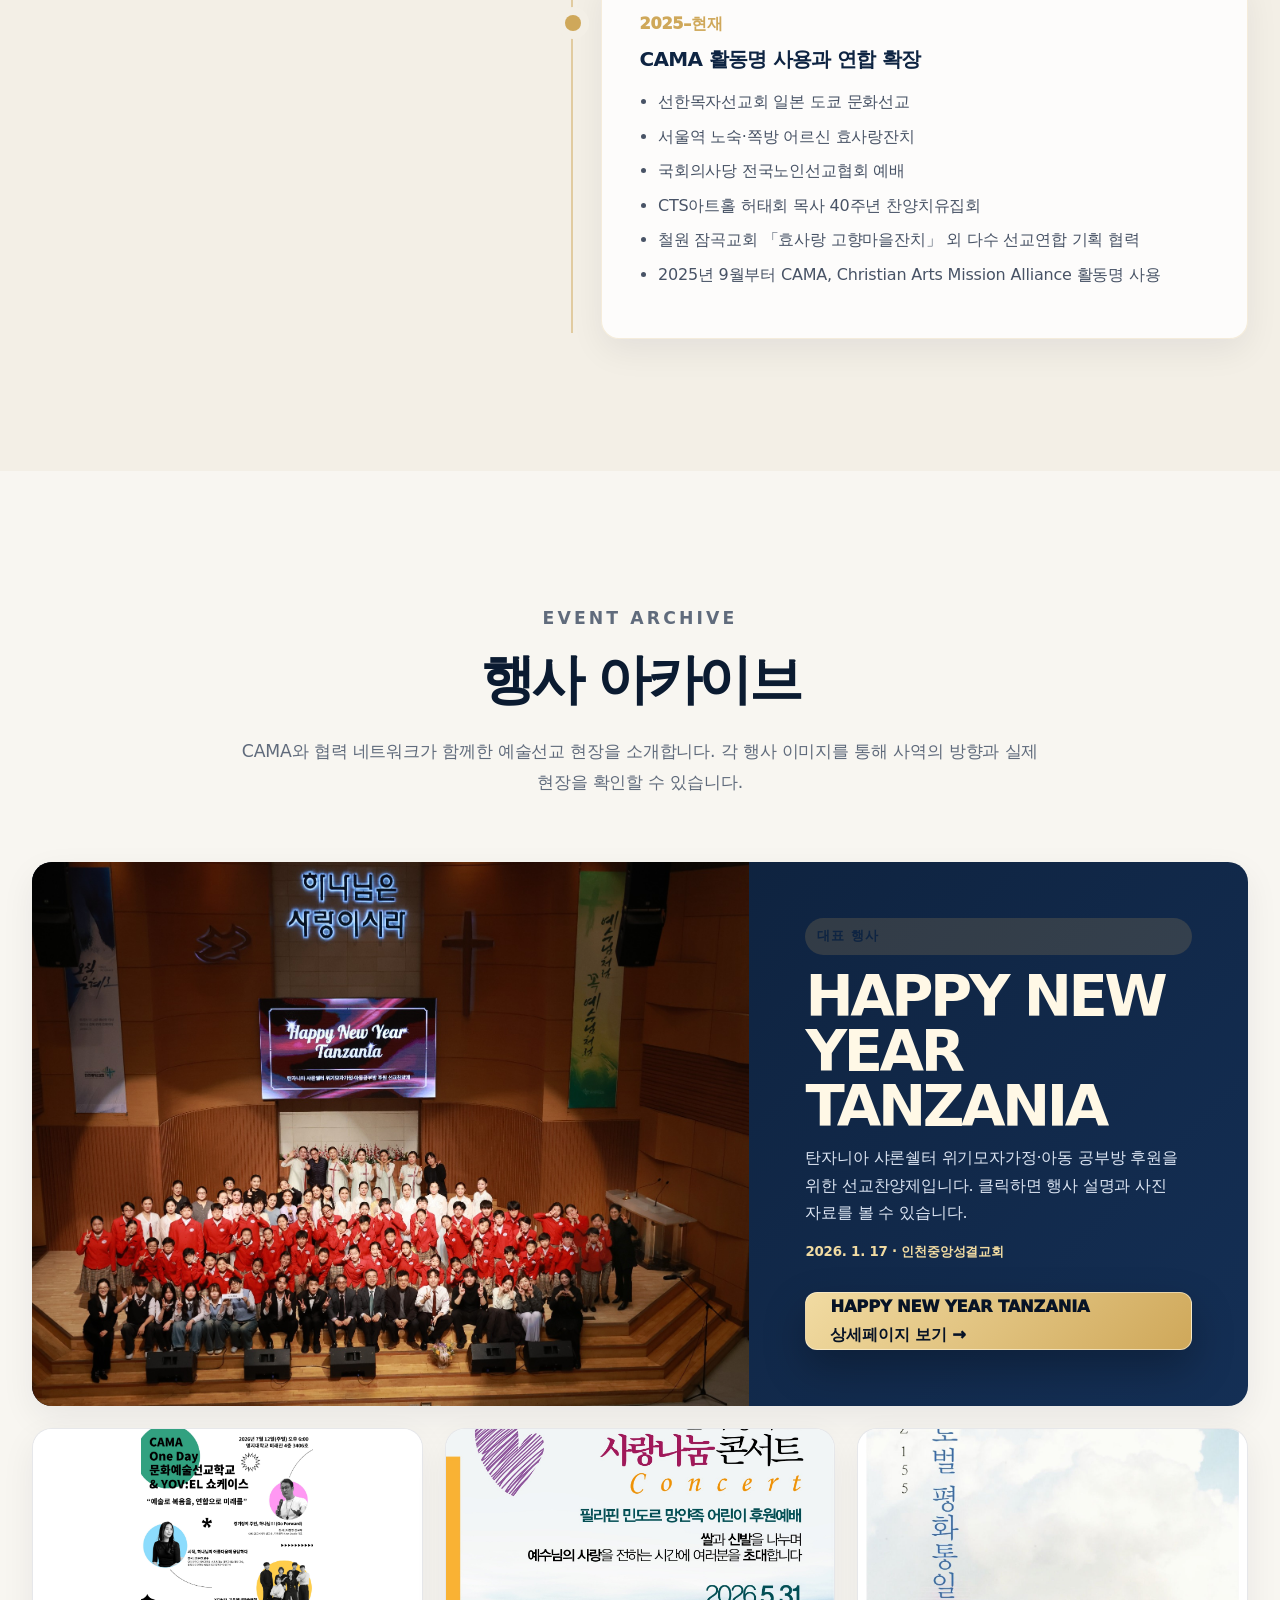
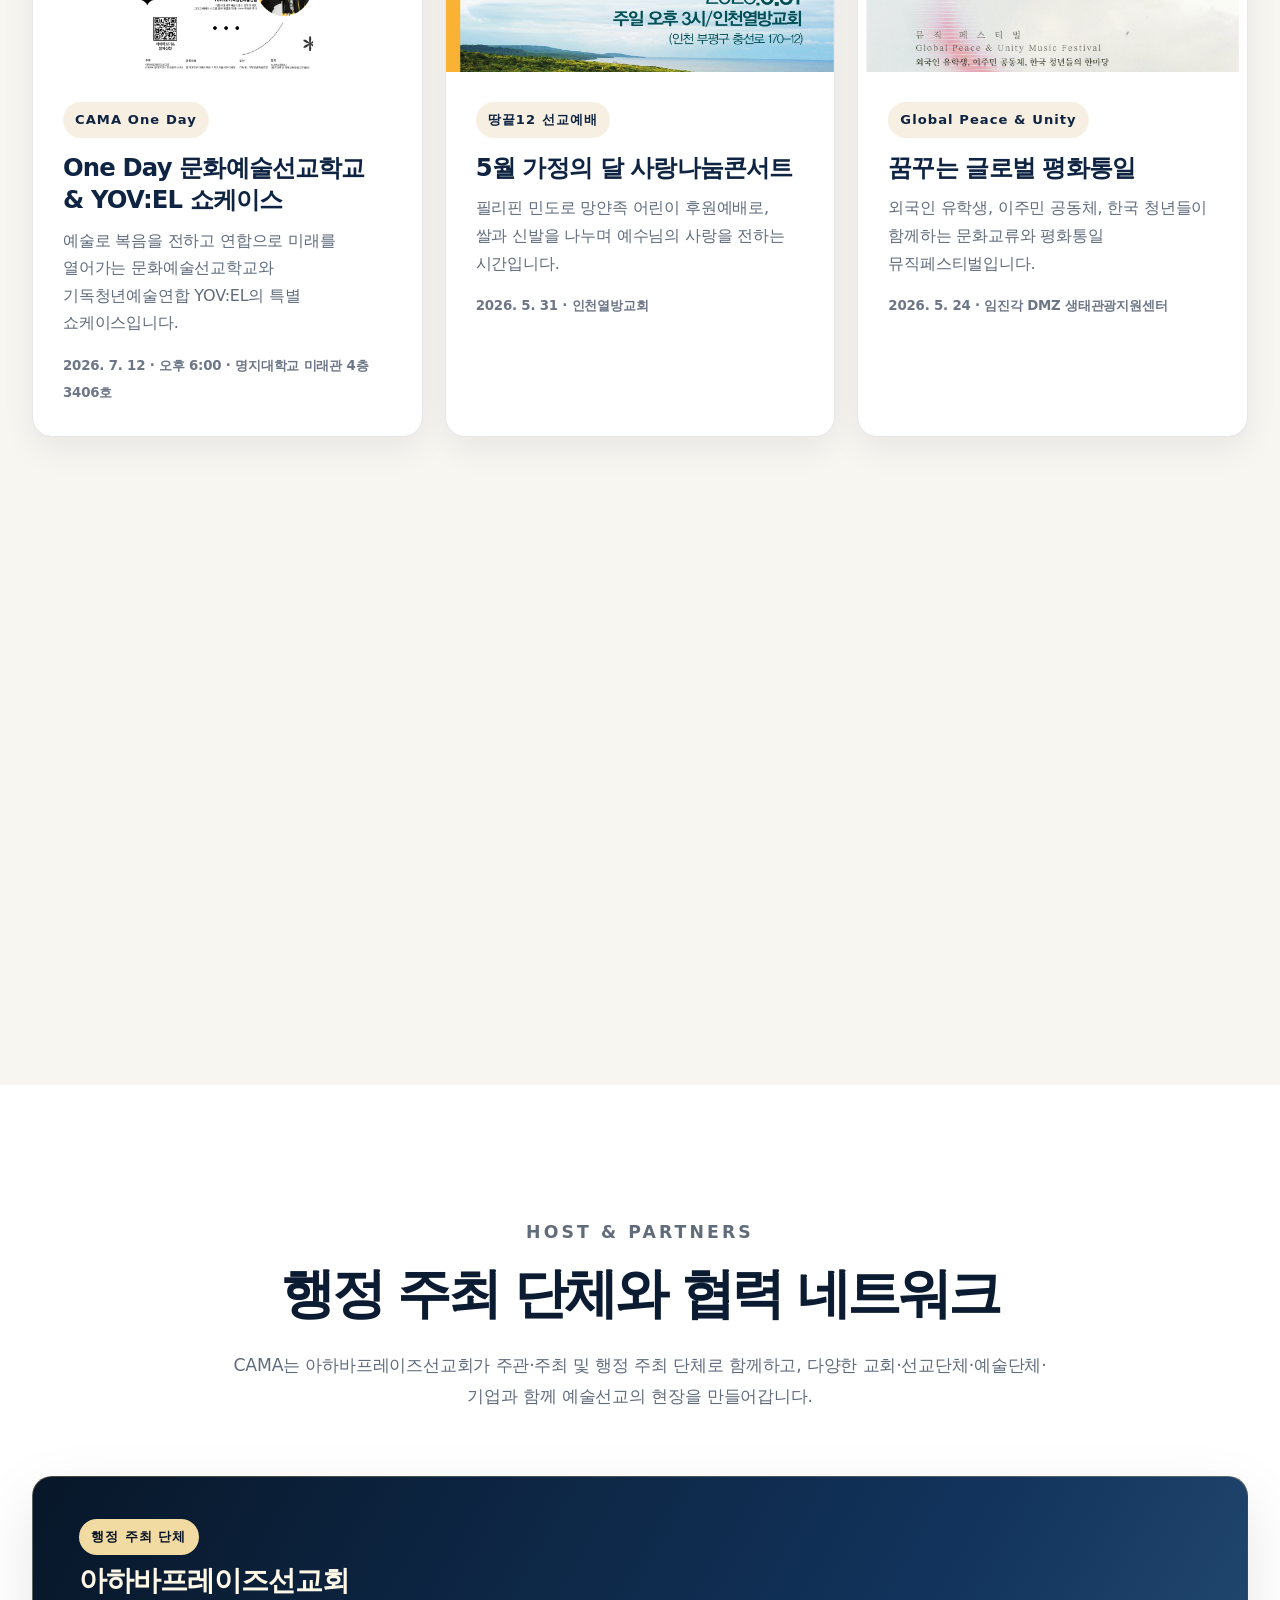
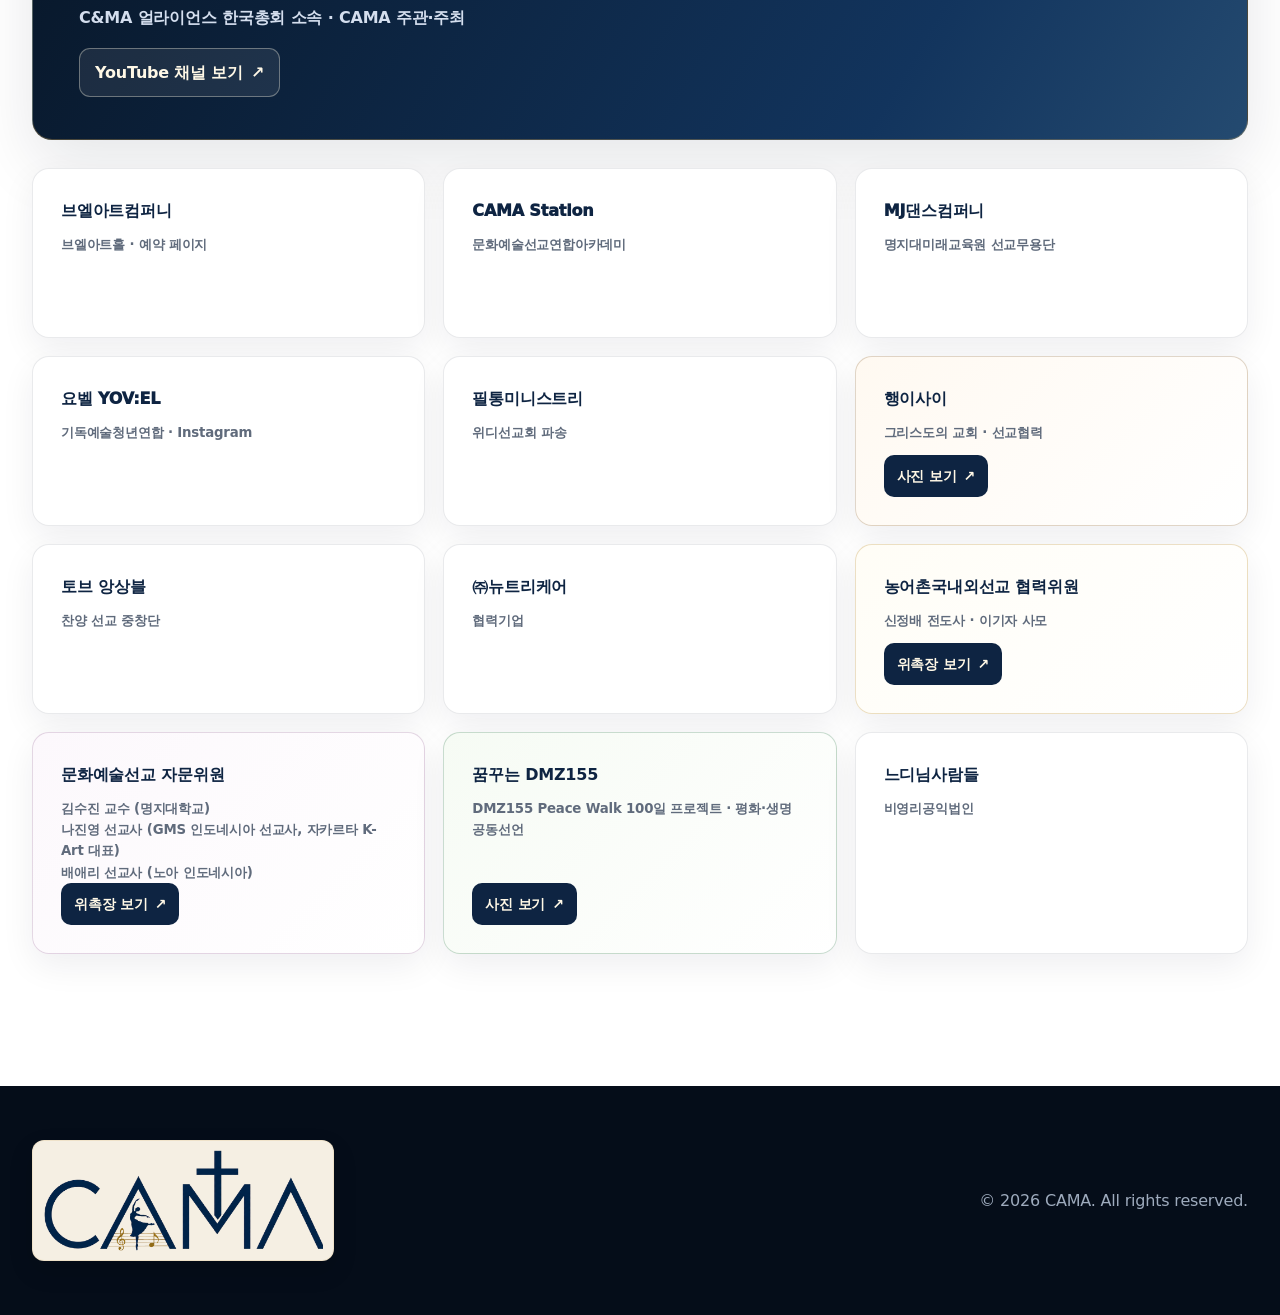
==== commit a3aff2bb: "Add One Day event gallery" ====
--- a/index.html
+++ b/index.html
@@ -336,18 +336,18 @@
         <a class="host-link" href="https://www.youtube.com/@%EC%95%84%ED%95%98%EB%B0%94%ED%94%84%EB%A0%88%EC%9D%B4%EC%A6%88%EC%84%A0%EA%B5%90%ED%9A%8C" target="_blank" rel="noopener noreferrer">YouTube 채널 보기</a>
       </div>
       <div class="container partners-grid reveal delay-2" aria-label="협력단체">
-        <span class="partner-card-dmz"><strong>꿈꾸는 DMZ155</strong><small>DMZ155 Peace Walk 100일 프로젝트 · 평화·생명 공동선언</small><a class="partner-photo-link" href="dreaming-dmz155.html">사진 보기</a></span>
-        <a href="https://booking.naver.com/booking/10/bizes/994505?tr=bnm&amp;area=plt&amp;map-search=1" target="_blank" rel="noopener noreferrer">브엘아트컴퍼니<br /><small>브엘아트홀 · 예약 페이지</small></a>
+        <a href="https://booking.naver.com/booking/10/bizes/994505?tr=bnm&amp;area=plt&amp;map-search=1" target="_blank" rel="noopener noreferrer">브엘아트컴퍼니<br /><small>브엘아트홀 · 예약 페이지</small></a>
         <span>CAMA Station<br /><small>문화예술선교연합아카데미</small></span>
         <span>MJ댄스컴퍼니<br /><small>명지대미래교육원 선교무용단</small></span>
         <a href="https://www.instagram.com/yovel_yearofvictory?igsh=MTR1aG5zZWEyZDBpNg==" target="_blank" rel="noopener noreferrer">요벨 YOV:EL<br /><small>기독예술청년연합 · Instagram</small></a>
         <span>필통미니스트리<br /><small>위디선교회 파송</small></span>
         <span class="partner-card-haengisai"><strong>행이사이</strong><small>그리스도의 교회 · 선교협력</small><a class="partner-photo-link" href="haengisai.html">사진 보기</a></span>
-        <span>느디님사람들<br /><small>비영리공익법인</small></span>
         <span>토브 앙상블<br /><small>찬양 선교 중창단</small></span>
         <span>㈜뉴트리케어<br /><small>협력기업</small></span>
         <span class="partner-card-advisor"><strong>농어촌국내외선교 협력위원</strong><small>신정배 전도사 · 이기자 사모</small><a class="partner-photo-link" href="rural-mission-advisors.html">위촉장 보기</a></span>
         <span class="partner-card-culture-advisors"><strong>문화예술선교 자문위원</strong><small>김수진 교수 (명지대학교)<br />나진영 선교사 (GMS 인도네시아 선교사, 자카르타 K-Art 대표)<br />배애리 선교사 (노아 인도네시아)</small><a class="partner-photo-link" href="culture-arts-advisors.html">위촉장 보기</a></span>
+        <span class="partner-card-dmz"><strong>꿈꾸는 DMZ155</strong><small>DMZ155 Peace Walk 100일 프로젝트 · 평화·생명 공동선언</small><a class="partner-photo-link" href="dreaming-dmz155.html">사진 보기</a></span>
+        <span>느디님사람들<br /><small>비영리공익법인</small></span>
       </div>
     </section>
   </main>
--- a/style.css
+++ b/style.css
@@ -453,4 +453,298 @@
   .reveal { opacity: 1; transform: none; }
 }
 
-.footer-brand { max-width: 100%; }
+.footer-brand { max-width: 100%; }
+
+/* 2026 editorial nonprofit design refresh */
+:root {
+  --paper: #f7f7f3;
+  --surface: #ffffff;
+  --surface-soft: #eef1ee;
+  --ink: #101827;
+  --muted: #606b7c;
+  --line: rgba(11, 27, 49, .1);
+  --shadow: 0 24px 64px rgba(7, 19, 38, .1);
+  --shadow-soft: 0 12px 34px rgba(7, 19, 38, .065);
+  --radius-lg: 28px;
+  --radius-md: 18px;
+  --container: 1240px;
+}
+
+body {
+  color: var(--ink);
+  background: var(--paper);
+  line-height: 1.72;
+  letter-spacing: -.012em;
+  text-rendering: optimizeLegibility;
+}
+
+.container { width: min(var(--container), calc(100% - 64px)); }
+.section-pad { padding: 132px 0; }
+main > section:not(.hero):not(.intro-band) { position: relative; }
+
+.site-header {
+  background: rgba(255, 255, 255, .9);
+  border-bottom-color: rgba(11, 27, 49, .08);
+  box-shadow: 0 8px 28px rgba(7, 19, 38, .045);
+}
+.nav { height: 88px; }
+.brand { min-width: 220px; }
+.nav-menu { gap: 24px; color: #1e293b; font-size: .96rem; }
+.nav-menu a:not(.nav-cta)::after { bottom: -12px; height: 3px; border-radius: 99px; }
+.nav-cta { padding: 11px 19px; border-radius: 12px; }
+.dropdown-menu { background: rgba(255,255,255,.98); border-color: var(--line); border-radius: 14px; box-shadow: var(--shadow); }
+
+.hero { min-height: calc(100vh - 88px); }
+.hero.section-pad { padding: 44px 0; }
+.hero::after {
+  content: "";
+  position: absolute;
+  inset: auto 0 0;
+  height: 22%;
+  background: linear-gradient(180deg, transparent, rgba(7,19,38,.3));
+  pointer-events: none;
+}
+.hero-grid { z-index: 1; }
+.hero-copy {
+  max-width: 660px;
+  padding: 34px 38px;
+  border-radius: 28px;
+  border: 1px solid rgba(255,255,255,.22);
+  border-left: 4px solid var(--gold-300);
+  background: rgba(7,19,38,.5);
+  box-shadow: 0 36px 100px rgba(0,0,0,.25);
+  backdrop-filter: blur(14px) saturate(120%);
+}
+.hero h1 { font-size: clamp(2.5rem, 4.1vw, 4.1rem); line-height: 1.04; margin-bottom: 20px; }
+.hero .lead { max-width: 590px; font-size: 1.06rem; line-height: 1.78; }
+.hero .eyebrow { margin-bottom: 10px; }
+.hero-host { margin-bottom: 14px; }
+.hero-actions { margin: 24px 0; }
+.btn { min-height: 54px; padding: 0 23px; border-radius: 13px; }
+.hero-stats { gap: 1px; border-radius: 16px; overflow: hidden; background: rgba(255,255,255,.14); }
+.hero-stats div { border: 0; border-radius: 0; background: rgba(7,19,38,.32); padding: 17px 14px; }
+
+.intro-band { background: #071326; border-top: 1px solid rgba(241,219,162,.22); }
+.intro-band-inner { min-height: 106px; gap: 28px; }
+.intro-band p { font-size: 1.02rem; }
+.intro-band span { width: 44px; height: 1px; border-radius: 0; }
+
+h2 { font-size: clamp(2.35rem, 4.25vw, 4.6rem); line-height: 1.04; letter-spacing: -.065em; margin-bottom: 28px; }
+h3 { letter-spacing: -.035em; }
+.eyebrow { margin-bottom: 18px; font-size: .78rem; letter-spacing: .18em; }
+.lead { font-size: 1.15rem; line-height: 1.78; }
+.section-heading p:not(.eyebrow), .centered-heading p { font-size: 1.08rem; line-height: 1.78; }
+.centered-heading { max-width: 820px; margin-bottom: 64px; }
+
+#about { background: var(--surface); overflow: hidden; }
+#about::before {
+  content: "";
+  position: absolute;
+  width: 420px;
+  height: 420px;
+  right: -220px;
+  top: 80px;
+  border: 1px solid rgba(207,168,90,.18);
+  border-radius: 50%;
+  box-shadow: 0 0 0 70px rgba(207,168,90,.035), 0 0 0 140px rgba(207,168,90,.025);
+}
+.two-col { grid-template-columns: .72fr 1.28fr; gap: 96px; }
+#about .two-col { padding-bottom: 72px; border-bottom: 1px solid var(--line); }
+.about-title { font-size: clamp(3.4rem, 6.2vw, 6.7rem); line-height: .86; }
+.rich-text { font-size: 1.13rem; line-height: 1.9; }
+.rich-text p { margin-bottom: 1.45em; }
+.text-link { min-height: 46px; padding: 0 18px; border-radius: 12px; background: #f7f1e5; }
+
+.cards-grid { gap: 22px; margin-top: 64px; }
+.card {
+  min-height: 260px;
+  display: flex;
+  flex-direction: column;
+  align-items: flex-start;
+  padding: 34px;
+  border-radius: 18px;
+  border-color: rgba(11,27,49,.09);
+  border-top: 4px solid var(--gold-500);
+  box-shadow: var(--shadow-soft);
+  transition: transform .28s ease, box-shadow .28s ease, border-color .28s ease;
+}
+.card:hover { transform: translateY(-7px); box-shadow: var(--shadow); border-top-color: var(--navy-800); }
+.card-icon { width: 62px; height: 62px; margin-bottom: 30px; border-radius: 18px; font-size: 1.42rem; }
+.card h3 { font-size: 1.4rem; }
+
+.ahava-section { background: var(--surface-soft); }
+.ahava-section::after {
+  content: "AHAVA PRAISE";
+  position: absolute;
+  right: 3vw;
+  bottom: 18px;
+  color: rgba(11,27,49,.035);
+  font-size: clamp(4rem, 11vw, 10rem);
+  font-weight: 950;
+  line-height: 1;
+  letter-spacing: -.08em;
+  pointer-events: none;
+}
+.ahava-section .two-col {
+  position: relative;
+  z-index: 1;
+  padding: 58px 62px;
+  border-radius: 28px;
+  background: rgba(255,255,255,.88);
+  box-shadow: var(--shadow-soft);
+  border: 1px solid rgba(255,255,255,.8);
+}
+
+.section-deep { background: #081729; }
+.section-deep::before {
+  background:
+    linear-gradient(rgba(255,255,255,.025) 1px, transparent 1px),
+    linear-gradient(90deg, rgba(255,255,255,.025) 1px, transparent 1px),
+    radial-gradient(circle at 12% 4%, rgba(207,168,90,.2), transparent 34%);
+  background-size: 64px 64px, 64px 64px, auto;
+}
+.vision-grid { grid-template-columns: 1.08fr .92fr; gap: 86px; }
+.vision-art { padding: 34px; border: 1px solid rgba(255,255,255,.1); border-radius: 28px; background: rgba(255,255,255,.045); }
+.vision-art img { width: 100%; border-radius: 18px; }
+.vision-list { gap: 0; }
+.vision-list article { grid-template-columns: 62px 1fr; gap: 22px; padding: 32px 0; }
+.vision-list article > span { font-size: .78rem; }
+.vision-list h3 { font-size: 1.4rem; }
+blockquote { margin-top: 22px; padding: 18px 20px; border-left-width: 2px; background: rgba(255,255,255,.045); }
+
+#ministry { background: var(--surface); }
+.ministry-grid { gap: 22px; }
+.ministry-card {
+  min-height: 330px;
+  padding: 38px;
+  border-radius: 18px;
+  border-color: rgba(11,27,49,.09);
+  box-shadow: var(--shadow-soft);
+  transition: transform .28s ease, box-shadow .28s ease;
+}
+.ministry-card:hover { transform: translateY(-6px); box-shadow: var(--shadow); }
+.ministry-card::after { width: 190px; height: 190px; right: -80px; bottom: -86px; }
+.ministry-card span { display: inline-block; margin-bottom: 48px; font-size: .78rem; }
+.ministry-card h3 { font-size: 1.55rem; }
+.ministry-card .en { margin-bottom: 22px; }
+
+.history-section { background: #f3efe6; }
+.history-section .two-col { grid-template-columns: .76fr 1.24fr; gap: 104px; }
+.sticky-heading { top: 132px; }
+.timeline { gap: 16px; }
+.timeline::before { left: 12px; background: rgba(207,168,90,.5); }
+.timeline article { margin-left: 42px; padding: 34px 38px; border-radius: 18px; background: rgba(255,255,255,.82); box-shadow: var(--shadow-soft); }
+.timeline article::before { left: -37px; top: 39px; width: 16px; height: 16px; box-shadow: 0 0 0 8px #f3efe6; }
+
+.event-section { background: #f8f6f1; }
+.archive-grid { gap: 22px; }
+.archive-card { border-radius: 20px; box-shadow: var(--shadow-soft); }
+.archive-card:hover { transform: translateY(-7px); box-shadow: var(--shadow); }
+.archive-card:not(.archive-card-featured) img { aspect-ratio: 16 / 10; }
+.archive-card > div { padding: 30px; }
+.archive-card h3 { font-size: 1.52rem; }
+.archive-card-featured { min-height: 500px; border: 0; grid-template-columns: 1.18fr .82fr; }
+.archive-card-featured img { min-height: 500px; }
+.archive-card-featured > div { padding: 56px; }
+.archive-card-featured h3 { font-size: clamp(2.5rem, 4.5vw, 4.6rem); line-height: .96; }
+.archive-cta { min-height: 56px; padding: 0 24px; border-radius: 12px; }
+
+#partners { background: var(--surface); }
+.host-card {
+  margin-bottom: 28px;
+  padding: 42px 46px;
+  border-radius: 20px;
+  background: linear-gradient(120deg, #081729 0%, #12345d 72%, #244a70 100%);
+  box-shadow: var(--shadow);
+}
+.host-card h3 { font-size: 1.75rem; }
+.host-link { border-radius: 11px; padding: 10px 15px; }
+.partners-grid { grid-template-columns: repeat(3, 1fr); gap: 18px; }
+.partners-grid > span,
+.partners-grid > a {
+  min-height: 170px;
+  display: flex;
+  flex-direction: column;
+  align-items: flex-start;
+  padding: 28px;
+  border-radius: 17px;
+  border-color: rgba(11,27,49,.09);
+  box-shadow: var(--shadow-soft);
+  transition: transform .26s ease, box-shadow .26s ease, border-color .26s ease;
+}
+.partners-grid > span:hover,
+.partners-grid > a:hover { transform: translateY(-6px); border-color: rgba(207,168,90,.48); box-shadow: var(--shadow); }
+.partners-grid small { margin-top: 9px; line-height: 1.6; }
+.partner-photo-link { margin-top: auto; padding: 9px 13px; border-radius: 10px; }
+
+.detail-hero { min-height: 68vh; }
+.detail-hero::after { background: linear-gradient(90deg, rgba(7,19,38,.92), rgba(7,19,38,.44) 58%, rgba(7,19,38,.12)); }
+.detail-hero-overlay { padding: 170px 0 92px; }
+.detail-hero h1 { font-size: clamp(3.2rem, 7vw, 6.8rem); line-height: .94; }
+.detail-grid { grid-template-columns: .68fr 1.32fr; gap: 80px; }
+.detail-info { top: 128px; padding: 34px; border-radius: 18px; box-shadow: var(--shadow-soft); }
+.detail-gallery-section { padding-top: 112px; }
+.gallery-card { border-radius: 18px; box-shadow: var(--shadow-soft); }
+.gallery-card figcaption { padding: 17px 18px 19px; background: #fff; }
+
+.site-footer { padding: 54px 0; background: #050d19; }
+.footer-logo-shell { border-radius: 12px; }
+.top-button { width: 50px; height: 50px; border-radius: 14px; }
+
+@media (max-width: 1100px) {
+  .container { width: min(var(--container), calc(100% - 44px)); }
+  .section-pad { padding: 104px 0; }
+  .two-col, .history-section .two-col { gap: 62px; }
+  .vision-grid { gap: 56px; }
+  .partners-grid { grid-template-columns: repeat(2, 1fr); }
+  .archive-card-featured > div { padding: 42px; }
+}
+
+@media (max-width: 760px) {
+  .container { width: min(100% - 28px, var(--container)); }
+  .section-pad { padding: 78px 0; }
+  .site-header { background: rgba(255,255,255,.94); }
+  .nav { height: 72px; }
+  .nav-menu { background: rgba(255,255,255,.98); border-radius: 16px; }
+  .hero { min-height: calc(100svh - 72px); }
+  .hero.section-pad { padding: 34px 0; }
+  .hero-copy { padding: 28px 24px; border-radius: 20px; border-left-width: 3px; }
+  .hero h1 { font-size: clamp(2.25rem, 10vw, 3.35rem); }
+  .hero .lead { line-height: 1.65; }
+  .hero-stats { border-radius: 12px; }
+  .hero-stats div { padding: 14px 12px; }
+  .intro-band-inner { padding: 28px 0; }
+  h2 { font-size: clamp(2.2rem, 11vw, 3.25rem); }
+  .centered-heading { margin-bottom: 44px; }
+  .two-col, .history-section .two-col { gap: 38px; }
+  #about .two-col { padding-bottom: 48px; }
+  .about-title { font-size: clamp(2.65rem, 13vw, 4rem); white-space: normal; }
+  .rich-text { font-size: 1.03rem; line-height: 1.82; }
+  .cards-grid { gap: 14px; margin-top: 42px; }
+  .card { min-height: 0; padding: 28px; }
+  .card-icon { margin-bottom: 24px; }
+  .ahava-section .two-col { padding: 34px 26px; border-radius: 20px; }
+  .ahava-section::after { display: none; }
+  .vision-art { padding: 18px; border-radius: 20px; }
+  .vision-list article { grid-template-columns: 1fr; padding: 28px 0; }
+  .ministry-grid { gap: 14px; }
+  .ministry-card { min-height: 0; padding: 30px 28px; }
+  .ministry-card span { margin-bottom: 32px; }
+  .timeline article { margin-left: 34px; padding: 28px 24px; }
+  .timeline article::before { left: -31px; }
+  .archive-grid { gap: 16px; }
+  .archive-card > div { padding: 26px 24px; }
+  .archive-card-featured { min-height: 0; }
+  .archive-card-featured img { min-height: 0; }
+  .archive-card-featured > div { padding: 32px 24px; }
+  .archive-card-featured h3 { font-size: clamp(2.15rem, 10vw, 3.2rem); }
+  .host-card { padding: 32px 26px; border-radius: 17px; }
+  .partners-grid { grid-template-columns: 1fr; gap: 14px; }
+  .partners-grid > span, .partners-grid > a { min-height: 145px; padding: 25px; }
+  .detail-hero { min-height: 62vh; }
+  .detail-hero-overlay { padding: 132px 0 64px; }
+  .detail-hero h1 { font-size: clamp(2.75rem, 13vw, 4.6rem); }
+  .detail-grid { gap: 38px; }
+  .detail-info { padding: 28px 24px; }
+  .site-footer { padding: 42px 0; }
+}
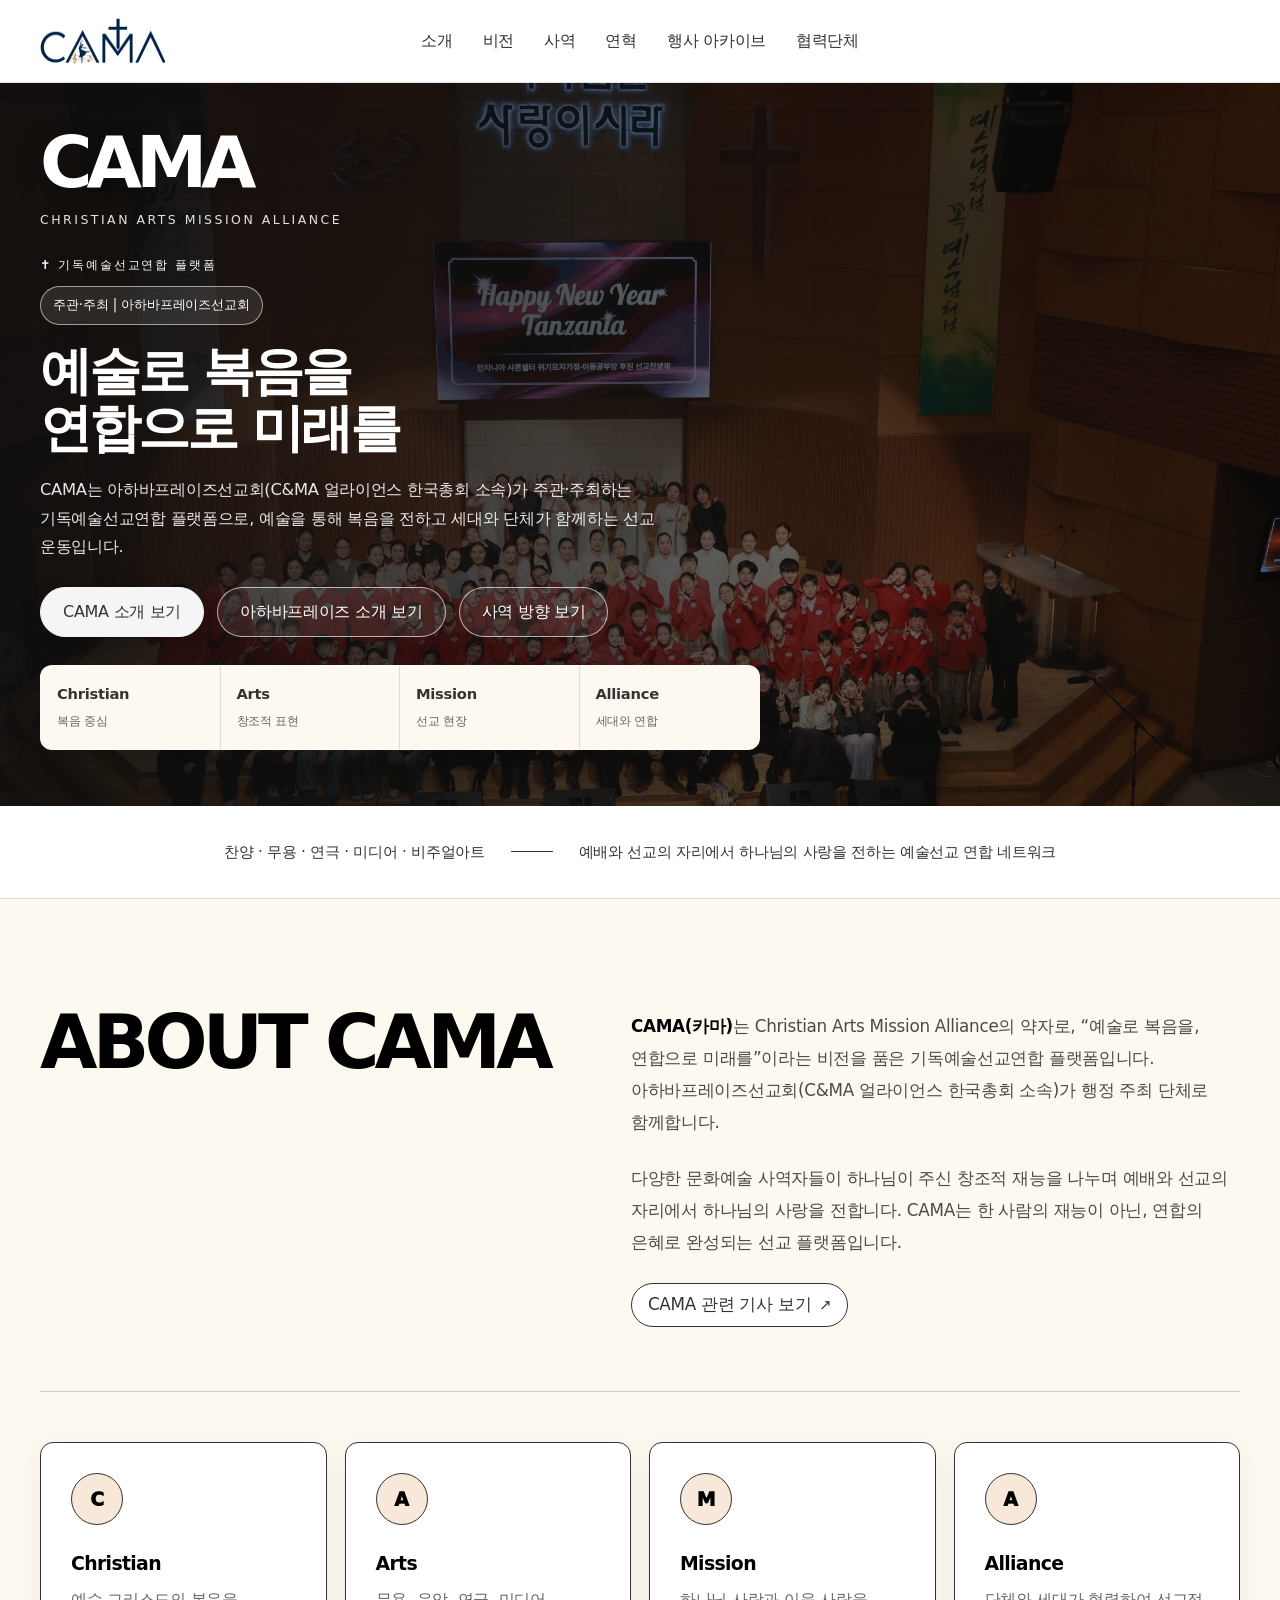
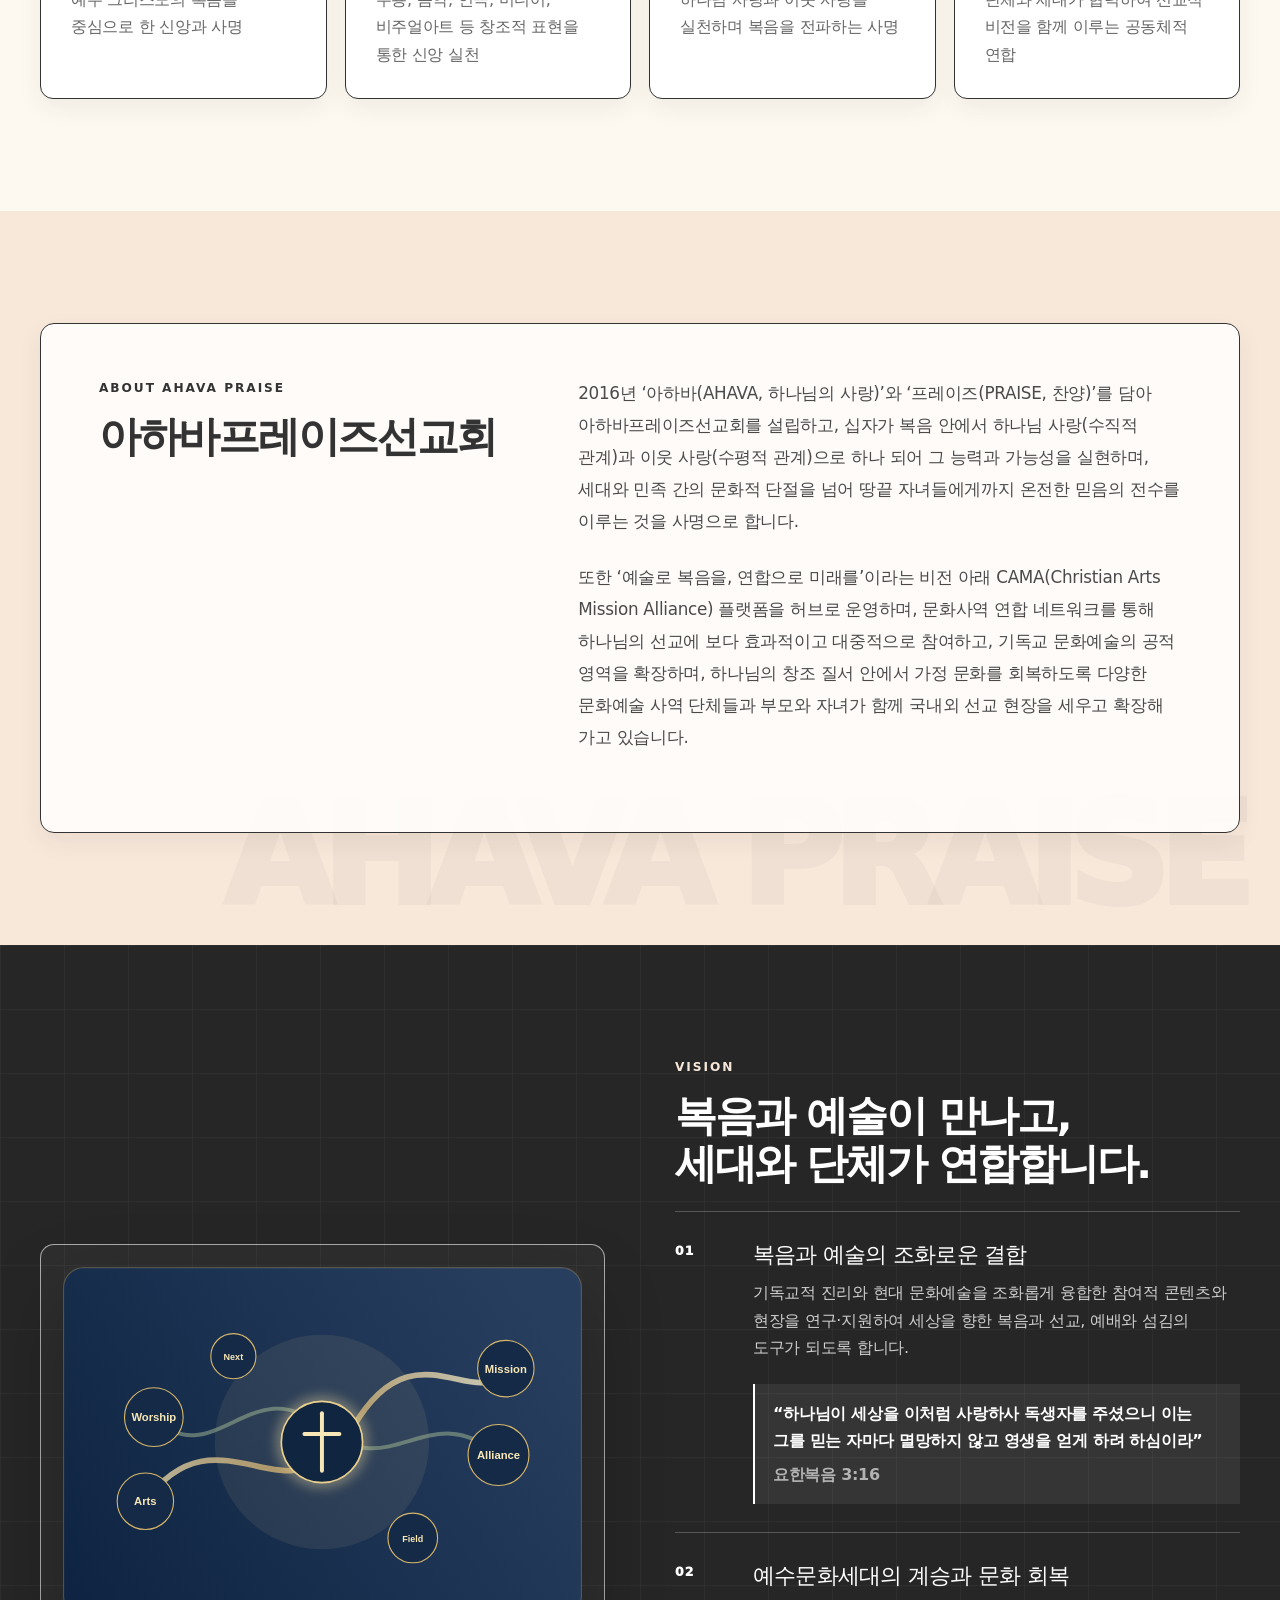
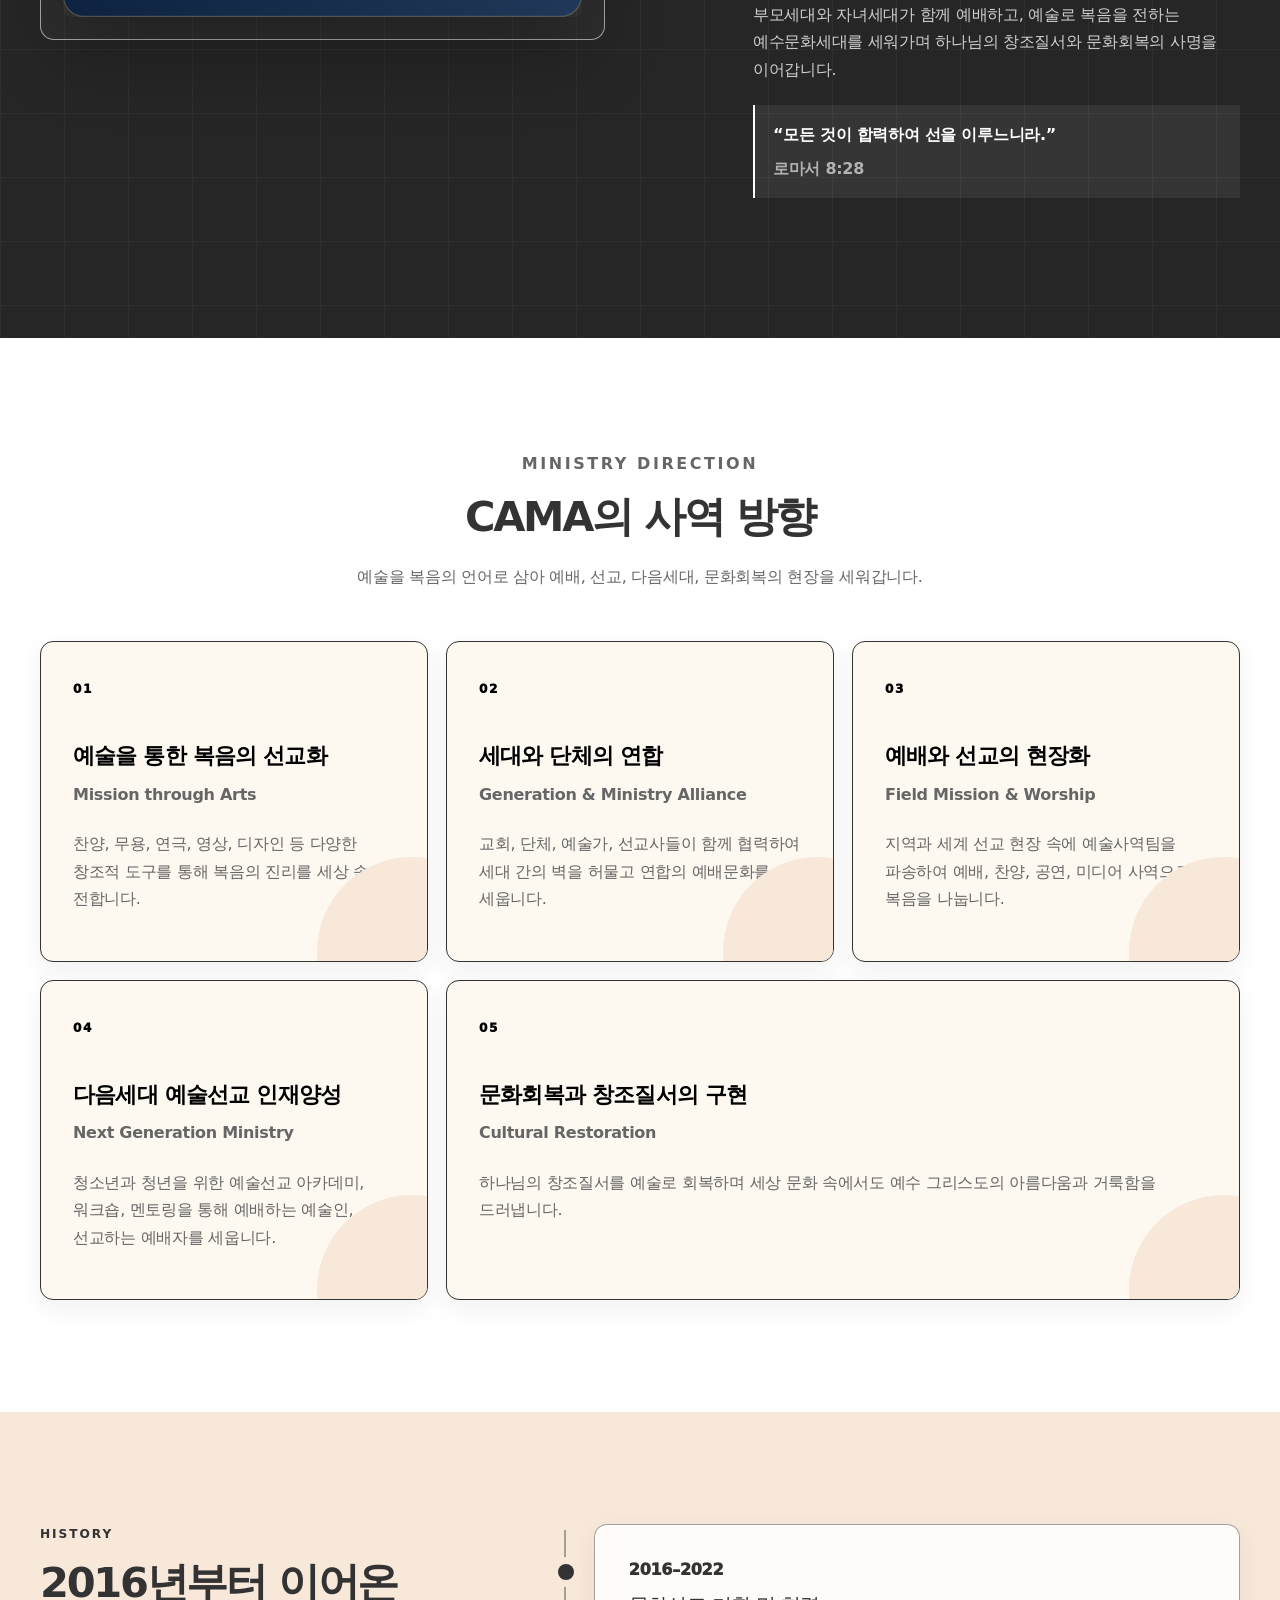
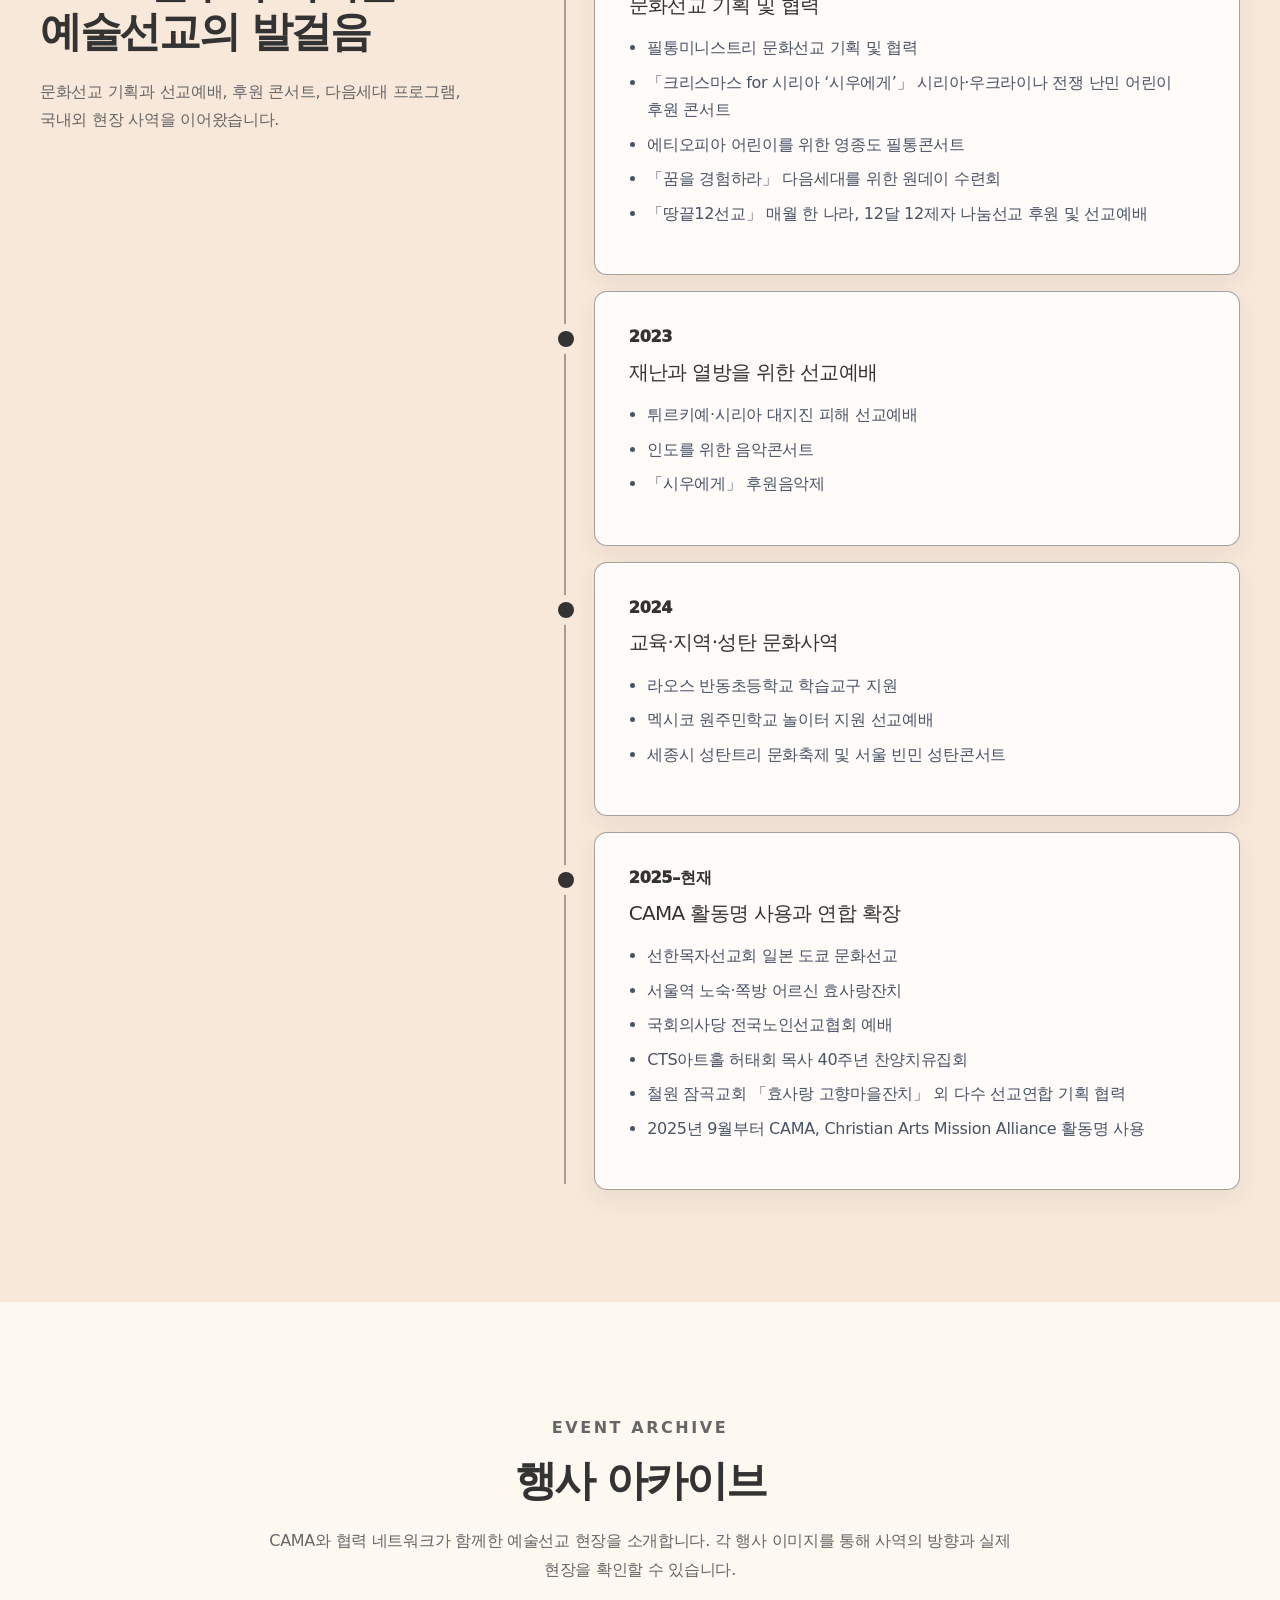
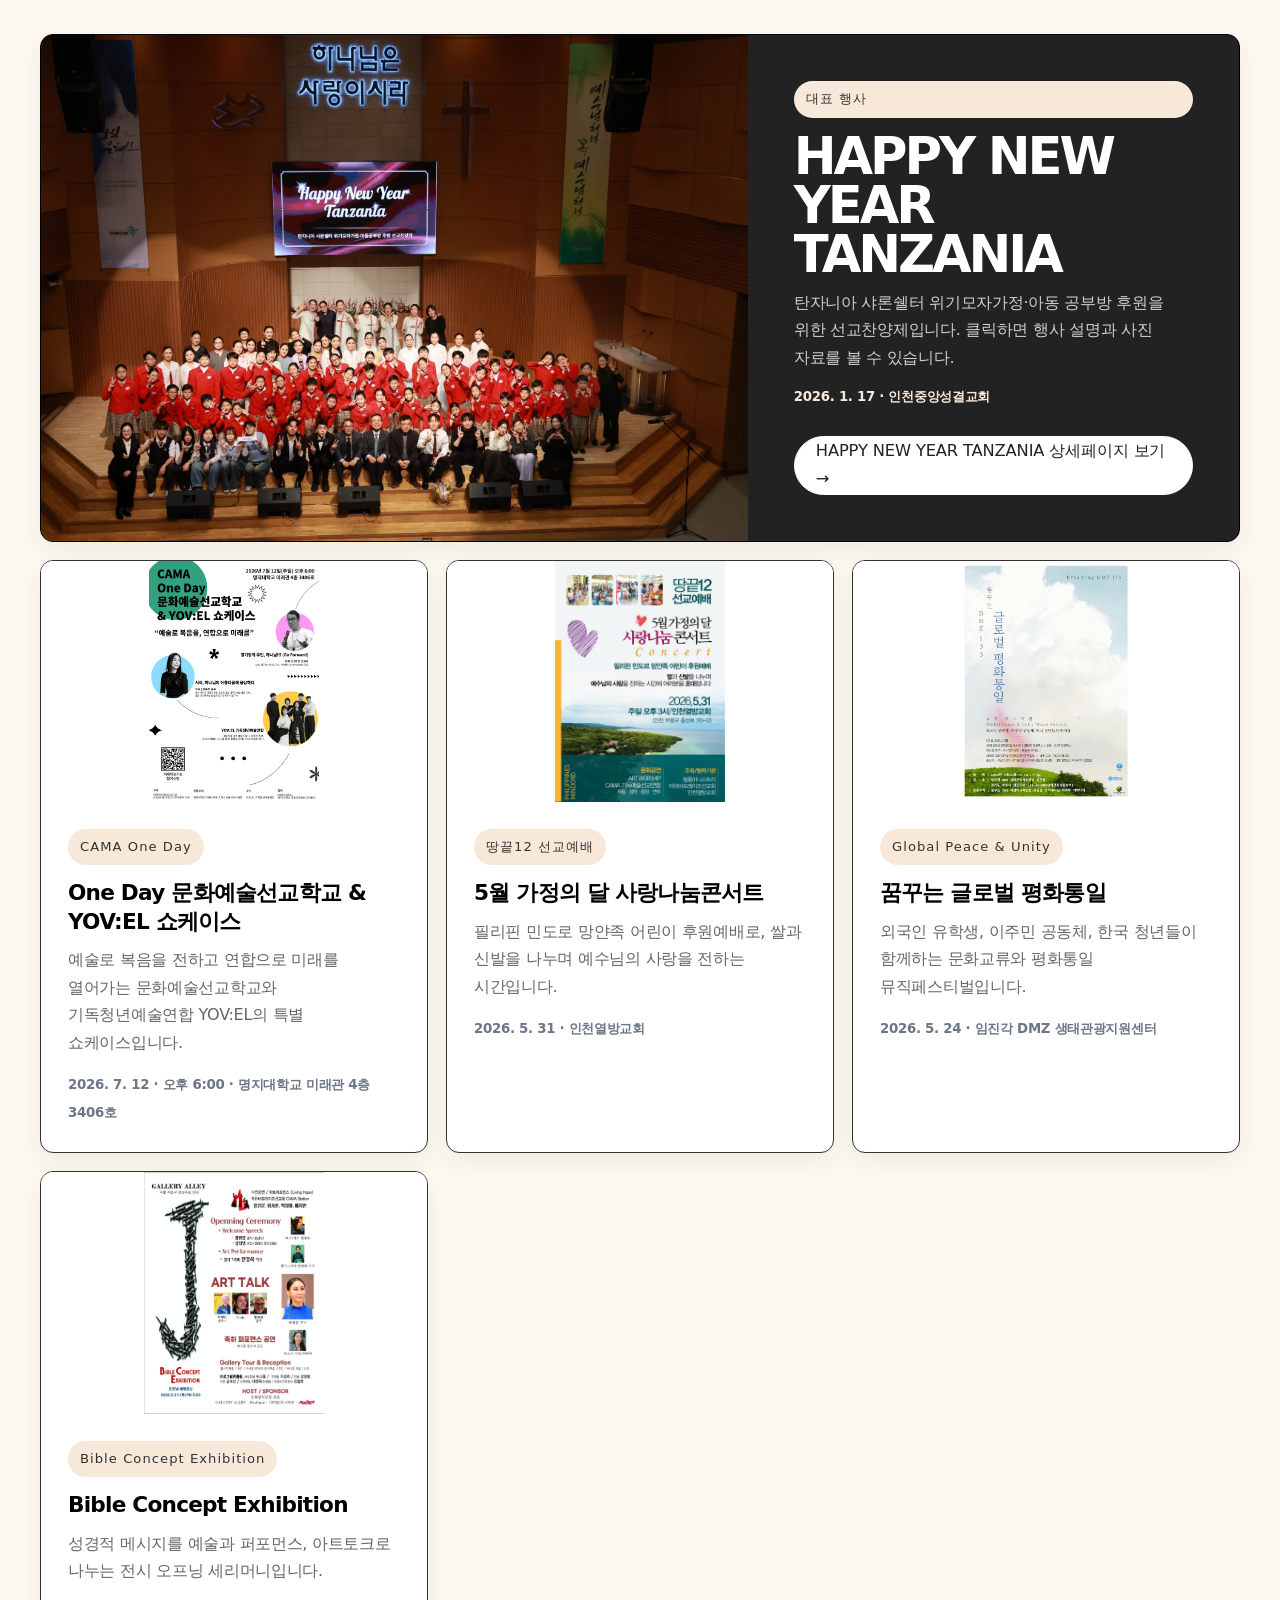
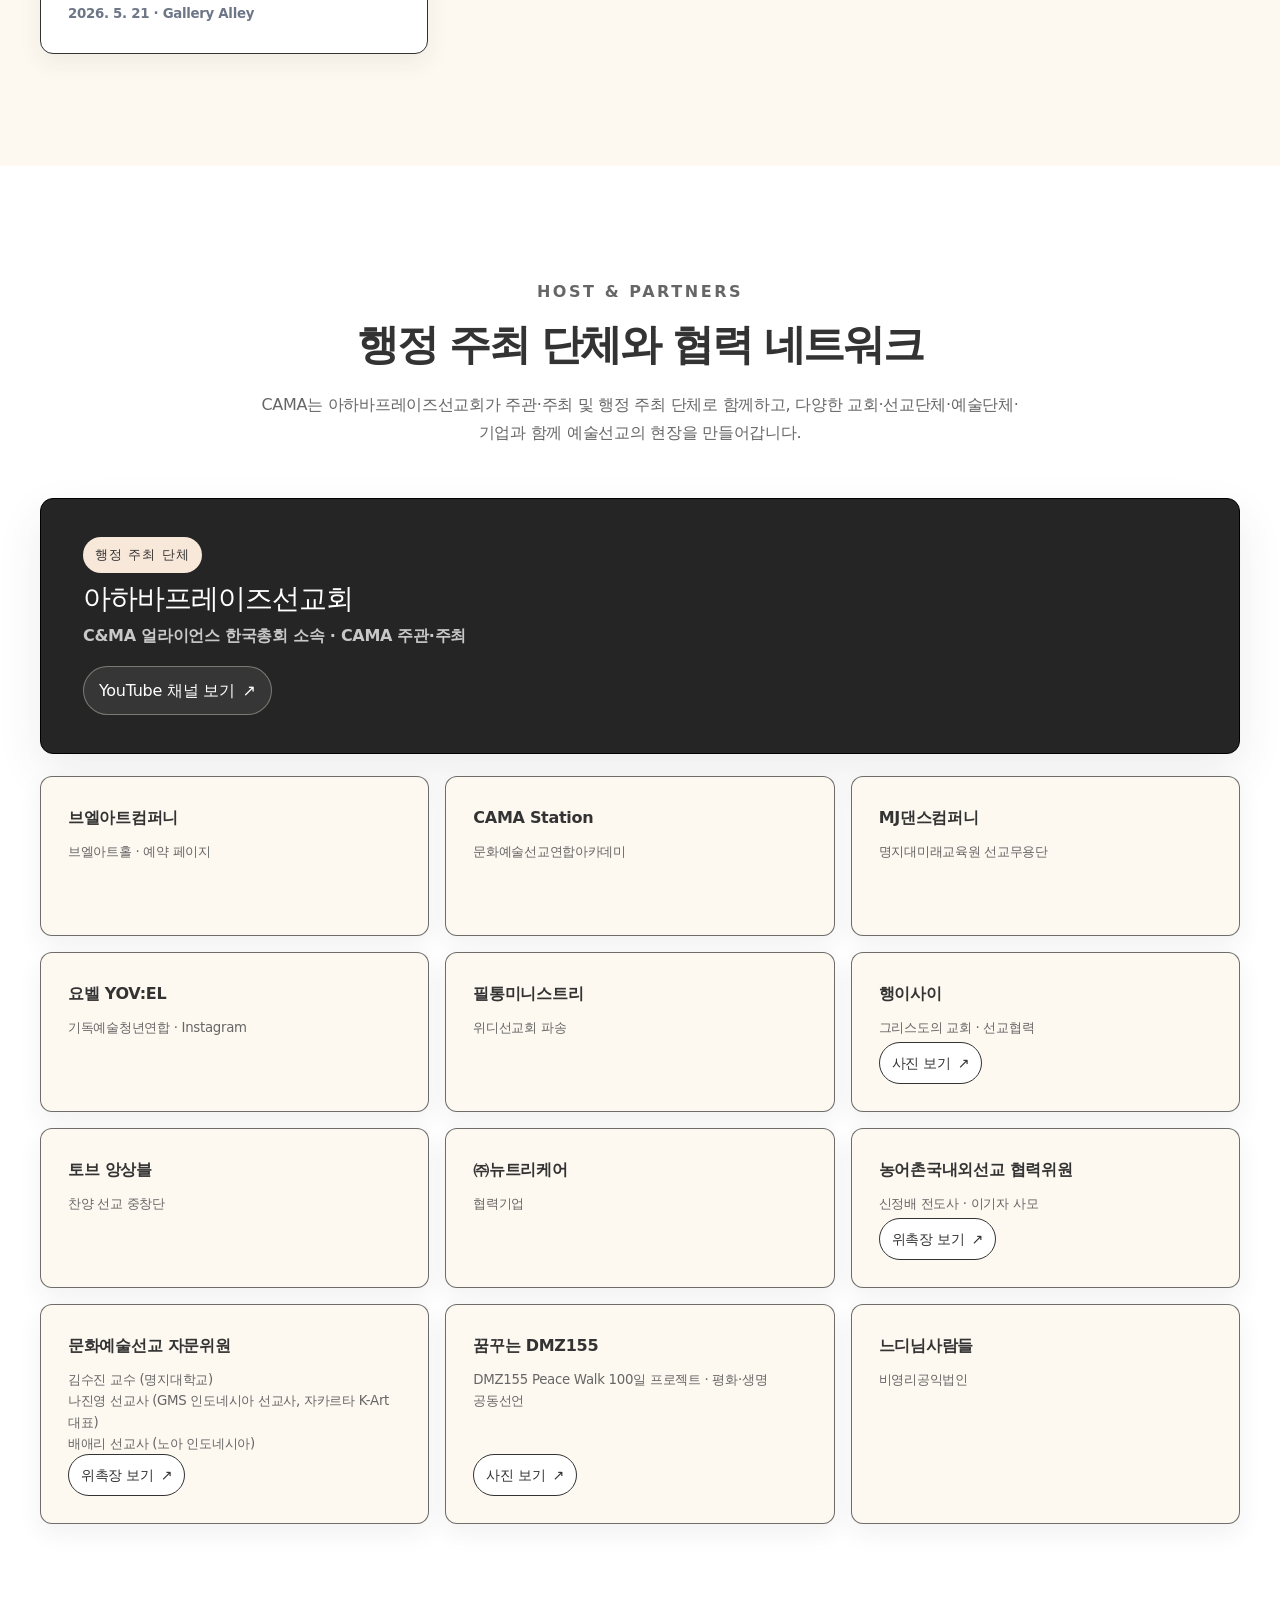
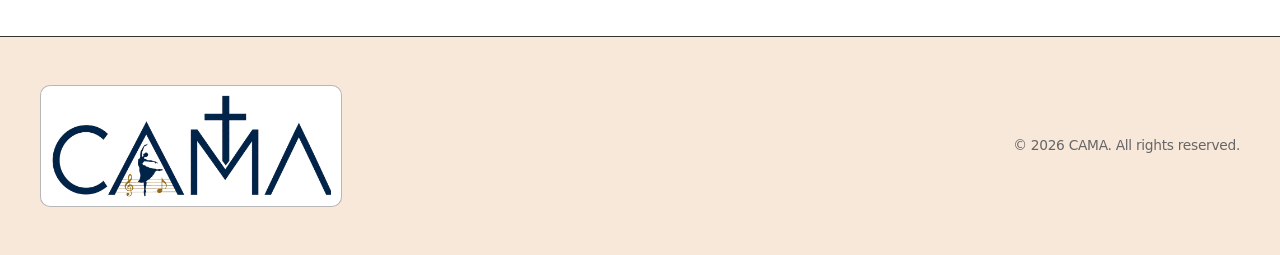
==== commit e5c8910c: "Refresh CAMA visual design system" ====
--- a/index.html
+++ b/index.html
@@ -6,14 +6,14 @@
   <title>CAMA | 기독예술선교연합 플랫폼</title>
   <meta name="description" content="CAMA(Christian Arts Mission Alliance)는 예술로 복음을 전하고 세대와 단체가 연합하여 하나님 나라의 문화를 세워가는 기독예술선교연합 플랫폼입니다." />
   <meta name="keywords" content="CAMA, Christian Arts Mission Alliance, 기독예술선교연합, 예술선교, 아하바프레이즈선교회, 선교, 예배, 문화예술" />
-  <meta name="theme-color" content="#0E2442" />
+  <meta name="theme-color" content="#FDF8F0" />
   <meta property="og:type" content="website" />
   <meta property="og:title" content="CAMA | 예술로 복음을, 연합으로 미래를" />
   <meta property="og:description" content="기독예술선교연합 플랫폼 CAMA. 예술을 통해 복음을 전하고 다음세대와 선교 현장을 세웁니다." />
   <meta property="og:image" content="assets/og-image.png" />
-  <link rel="icon" type="image/svg+xml" href="assets/logo-mark.svg" />
-  <link rel="preload" as="image" href="assets/events/hnyt-hero-background.jpg" />
-  <link rel="stylesheet" href="style.css" />
+  <link rel="icon" type="image/svg+xml" href="assets/logo-mark.svg" />
+  <link rel="preload" as="image" href="assets/events/hnyt-hero-background.jpg" />
+  <link rel="stylesheet" href="style.css" />
 </head>
 <body>
   <a class="skip-link" href="#main">본문 바로가기</a>
@@ -47,9 +47,13 @@
 
   <main id="main">
     <section class="hero section-pad">
-      <div class="container hero-grid">
-        <div class="hero-copy reveal">
-          <p class="eyebrow">✝ 기독예술선교연합 플랫폼</p>
+      <div class="container hero-grid">
+        <div class="hero-copy reveal">
+          <div class="hero-brand-lockup" aria-label="CAMA Christian Arts Mission Alliance">
+            <strong class="hero-brand-name">CAMA</strong>
+            <span class="hero-brand-full">Christian Arts Mission Alliance</span>
+          </div>
+          <p class="eyebrow">✝ 기독예술선교연합 플랫폼</p>
           <p class="hero-host">주관·주최 | 아하바프레이즈선교회</p>
           <h1>예술로 복음을<br />연합으로 미래를</h1>
           <p class="lead">
--- a/style.css
+++ b/style.css
@@ -456,6 +456,8 @@
 .footer-brand { max-width: 100%; }
 
 /* 2026 editorial nonprofit design refresh */
+@import url("https://fonts.googleapis.com/css2?family=Noto+Sans+KR:wght@300;400;500;700;900&display=swap");
+
 :root {
   --paper: #f7f7f3;
   --surface: #ffffff;
@@ -748,3 +750,431 @@
   .detail-info { padding: 28px 24px; }
   .site-footer { padding: 42px 0; }
 }
+
+/* CAMA warm nonprofit design system — based on the supplied visual guide */
+:root {
+  --paper: #fdf8f0;
+  --surface: #ffffff;
+  --surface-soft: #f8e8da;
+  --ink: #333333;
+  --muted: #666666;
+  --line: rgba(51, 51, 51, .22);
+  --shadow: 0 18px 46px rgba(51, 51, 51, .09);
+  --shadow-soft: 0 9px 24px rgba(51, 51, 51, .065);
+  --radius-lg: 20px;
+  --radius-md: 14px;
+  --container: 1200px;
+  --navy-950: #111111;
+  --navy-900: #222222;
+  --navy-800: #333333;
+  --navy-700: #444444;
+  --gold-500: #333333;
+  --gold-300: #f8e8da;
+  --beige-100: #fdf8f0;
+  --beige-200: #f8e8da;
+  --olive-400: #666666;
+  --text: #333333;
+}
+
+body {
+  font-family: "Noto Sans KR", "Apple SD Gothic Neo", system-ui, -apple-system, BlinkMacSystemFont, "Segoe UI", sans-serif;
+  color: var(--ink);
+  background: var(--paper);
+  line-height: 1.72;
+  letter-spacing: -.018em;
+  overflow-x: hidden;
+}
+
+.container { width: min(var(--container), calc(100% - 64px)); }
+.section-pad { padding: 112px 0; }
+
+.site-header {
+  background: rgba(255, 255, 255, .96);
+  border-bottom: 1px solid rgba(51, 51, 51, .14);
+  box-shadow: 0 5px 20px rgba(51, 51, 51, .045);
+}
+.nav { height: 82px; display: grid; grid-template-columns: 188px 1fr 188px; }
+.brand { min-width: 188px; }
+.brand-logo { height: 46px; max-width: 196px; }
+.nav-menu { justify-content: center; gap: 30px; color: var(--ink); font-size: 1rem; font-weight: 500; }
+.nav-menu a:not(.nav-cta)::after { bottom: -10px; height: 1px; background: #000; }
+.dropdown-menu {
+  background: rgba(255,255,255,.99);
+  border: 1px solid rgba(51,51,51,.18);
+  border-radius: 10px;
+  box-shadow: 0 16px 38px rgba(51,51,51,.12);
+}
+.dropdown-menu a:hover { background: var(--paper); }
+.nav-toggle span:not(.sr-only) { background: var(--ink); }
+
+.hero {
+  min-height: clamp(620px, 72vh, 700px);
+  background:
+    linear-gradient(90deg, rgba(16,16,16,.85) 0%, rgba(16,16,16,.65) 48%, rgba(16,16,16,.28) 100%),
+    linear-gradient(180deg, rgba(16,16,16,.08), rgba(16,16,16,.3)),
+    url("assets/events/hnyt-hero-background.jpg") center 42% / cover no-repeat;
+}
+.hero.section-pad { padding: 0; }
+.hero::before { opacity: .08; }
+.hero::after { display: none; }
+.hero-grid { grid-template-columns: minmax(0, 760px); }
+.hero-copy {
+  max-width: 720px;
+  padding: 50px 0 56px;
+  border: 0;
+  border-radius: 0;
+  background: transparent;
+  box-shadow: none;
+  backdrop-filter: none;
+}
+.hero-brand-lockup { display: flex; flex-direction: column; align-items: flex-start; margin-bottom: 24px; }
+.hero-brand-name {
+  color: #fff;
+  font-size: clamp(3.8rem, 5.6vw, 4.8rem);
+  font-weight: 900;
+  line-height: .82;
+  letter-spacing: -.085em;
+  text-shadow: 0 10px 28px rgba(0,0,0,.26);
+}
+.hero-brand-full {
+  margin-top: 17px;
+  color: rgba(255,255,255,.88);
+  font-size: .78rem;
+  font-weight: 500;
+  letter-spacing: .2em;
+  text-transform: uppercase;
+}
+.hero .eyebrow { margin-bottom: 10px; color: #fff; font-size: .78rem; font-weight: 500; letter-spacing: .15em; }
+.hero-host {
+  margin-bottom: 17px;
+  padding: 7px 12px;
+  color: #fff;
+  background: rgba(255,255,255,.1);
+  border: 1px solid rgba(255,255,255,.55);
+  border-radius: 999px;
+  box-shadow: none;
+  font-size: .83rem;
+  font-weight: 500;
+}
+.hero h1 { margin-bottom: 19px; color: #fff; font-size: clamp(2.8rem, 4.1vw, 4.15rem); line-height: 1.1; font-weight: 900; }
+.hero .lead { max-width: 650px; color: rgba(255,255,255,.9); font-size: 1.02rem; line-height: 1.76; font-weight: 400; }
+.hero-actions { margin: 25px 0 28px; }
+.btn { min-height: 50px; padding: 0 22px; border-radius: 999px; font-weight: 500; }
+.hero .btn { font-size: 1rem; }
+.hero .btn-primary { color: var(--ink); background: #f5f5f5; border: 1px solid #f5f5f5; box-shadow: 0 10px 26px rgba(0,0,0,.18); }
+.hero .btn-primary:hover { background: #e0e0e0; }
+.hero .btn-secondary { color: #fff; background: rgba(255,255,255,.08); border: 1px solid rgba(255,255,255,.65); }
+.hero .btn-secondary:hover { background: rgba(255,255,255,.18); }
+.hero-stats {
+  max-width: 720px;
+  gap: 0;
+  overflow: hidden;
+  border: 1px solid rgba(255,255,255,.7);
+  border-radius: 12px;
+  background: var(--paper);
+  box-shadow: 0 16px 38px rgba(0,0,0,.16);
+}
+.hero-stats div {
+  min-height: 78px;
+  padding: 15px 16px;
+  border: 0;
+  border-right: 1px solid rgba(51,51,51,.15);
+  border-radius: 0;
+  background: var(--paper);
+}
+.hero-stats div:last-child { border-right: 0; }
+.hero-stats strong { color: var(--ink); font-size: .92rem; font-weight: 700; }
+.hero-stats span { color: var(--muted); font-size: .78rem; font-weight: 400; }
+
+.intro-band { background: #fff; color: var(--ink); border-top: 0; border-bottom: 1px solid rgba(51,51,51,.18); }
+.intro-band-inner { min-height: 92px; gap: 26px; }
+.intro-band p { font-size: .96rem; font-weight: 500; }
+.intro-band span { width: 42px; height: 1px; background: #333; }
+
+h1, h2, h3 { color: var(--ink); }
+h2 { margin-bottom: 22px; font-size: clamp(2.1rem, 3.25vw, 3.2rem); line-height: 1.16; font-weight: 700; letter-spacing: -.055em; }
+h3 { font-weight: 500; }
+.eyebrow { margin-bottom: 14px; color: var(--ink); font-size: .76rem; font-weight: 700; letter-spacing: .16em; }
+.lead { font-size: 1.08rem; }
+.section-heading p:not(.eyebrow), .centered-heading p { color: var(--muted); font-size: 1rem; }
+.centered-heading { max-width: 760px; margin-bottom: 50px; }
+
+#about { background: var(--paper); }
+#about::before { display: none; }
+.two-col { grid-template-columns: .72fr 1.28fr; gap: 82px; }
+#about .two-col { padding-bottom: 64px; border-bottom: 1px solid rgba(51,51,51,.22); }
+.about-title { font-size: clamp(3.15rem, 5.8vw, 5.7rem); color: #000; }
+.rich-text { color: #4a4a4a; font-size: 1.05rem; line-height: 1.9; }
+.rich-text strong { color: #000; }
+.text-link {
+  min-height: 44px;
+  padding: 0 16px;
+  border: 1px solid #333;
+  border-radius: 999px;
+  background: #fff;
+  color: var(--ink);
+  font-weight: 500;
+}
+.cards-grid { gap: 18px; margin-top: 50px; }
+.card {
+  min-height: 238px;
+  padding: 30px;
+  border: 1px solid #333;
+  border-top: 1px solid #333;
+  border-radius: 13px;
+  background: #fff;
+  box-shadow: var(--shadow-soft);
+}
+.card:hover { transform: translateY(-5px); border-top-color: #333; box-shadow: var(--shadow); }
+.card-icon {
+  width: 52px;
+  height: 52px;
+  margin-bottom: 26px;
+  border: 1px solid #333;
+  border-radius: 50%;
+  color: #000;
+  background: var(--surface-soft);
+  font-size: 1.18rem;
+}
+.card h3 { color: #000; font-size: 1.18rem; font-weight: 700; }
+
+.ahava-section { background: var(--surface-soft); }
+.ahava-section::after { color: rgba(51,51,51,.04); }
+.ahava-section .two-col {
+  padding: 54px 58px;
+  border: 1px solid #333;
+  border-radius: 14px;
+  background: rgba(255,255,255,.82);
+  box-shadow: var(--shadow-soft);
+}
+
+.section-deep { background: #262626; color: #fff; }
+.section-deep::before {
+  background:
+    linear-gradient(rgba(255,255,255,.035) 1px, transparent 1px),
+    linear-gradient(90deg, rgba(255,255,255,.035) 1px, transparent 1px);
+  background-size: 64px 64px;
+}
+.section-deep h2, .section-deep h3 { color: #fff; }
+.section-deep .eyebrow { color: var(--surface-soft); }
+.vision-grid { grid-template-columns: 1fr 1fr; gap: 70px; }
+.vision-art { padding: 22px; border: 1px solid rgba(255,255,255,.6); border-radius: 14px; background: rgba(255,255,255,.04); }
+.vision-art img { border-radius: 8px; }
+.vision-list article { grid-template-columns: 56px 1fr; padding: 28px 0; border-color: rgba(255,255,255,.22); }
+.vision-list article > span { color: #fff; }
+.vision-list p { color: rgba(255,255,255,.78); }
+blockquote { padding: 16px 18px; border-left: 2px solid #fff; background: rgba(255,255,255,.07); color: #fff; }
+blockquote cite { color: rgba(255,255,255,.62); }
+
+#ministry { background: #fff; }
+.ministry-grid { gap: 18px; }
+.ministry-card {
+  min-height: 300px;
+  padding: 32px;
+  border: 1px solid #333;
+  border-radius: 13px;
+  background: var(--paper);
+  box-shadow: var(--shadow-soft);
+}
+.ministry-card::after { background: var(--surface-soft); }
+.ministry-card span { margin-bottom: 42px; color: #000; font-size: .76rem; }
+.ministry-card h3 { color: #000; font-size: 1.35rem; font-weight: 700; }
+.ministry-card .en { color: var(--muted); }
+
+.history-section { background: var(--surface-soft); }
+.history-section .two-col { grid-template-columns: .76fr 1.24fr; gap: 90px; }
+.timeline::before { background: rgba(51,51,51,.42); }
+.timeline article {
+  padding: 31px 34px;
+  border: 1px solid rgba(51,51,51,.45);
+  border-radius: 13px;
+  background: rgba(255,255,255,.82);
+  box-shadow: var(--shadow-soft);
+}
+.timeline article::before { background: #333; box-shadow: 0 0 0 7px var(--surface-soft); }
+.timeline time { color: #333; }
+
+.event-section { background: var(--paper); }
+.archive-grid { gap: 18px; }
+.archive-card { border: 1px solid #333; border-radius: 13px; box-shadow: var(--shadow-soft); }
+.archive-card:not(.archive-card-featured) img { aspect-ratio: 16 / 10; object-fit: contain; background: #fff; }
+.archive-card > div { padding: 27px; }
+.archive-card h3 { color: #000; font-size: 1.35rem; font-weight: 700; }
+.event-badge { color: #333; background: var(--surface-soft); font-weight: 500; }
+.archive-card-featured { min-height: 460px; border: 1px solid #000; background: #222; }
+.archive-card-featured img { min-height: 460px; }
+.archive-card-featured > div { padding: 46px; }
+.archive-card-featured h3 { color: #fff; font-size: clamp(2.3rem, 4vw, 4rem); }
+.archive-card-featured p { color: rgba(255,255,255,.78); }
+.archive-card-featured small { color: var(--surface-soft); }
+.archive-cta { min-height: 52px; padding: 0 21px; border: 1px solid #fff; border-radius: 999px; background: #fff; color: #222; font-weight: 500; box-shadow: none; }
+
+#partners { background: #fff; }
+.host-card {
+  margin-bottom: 22px;
+  padding: 38px 42px;
+  border: 1px solid #000;
+  border-radius: 13px;
+  background: #252525;
+  box-shadow: var(--shadow);
+}
+.host-card h3 { color: #fff; }
+.host-card p { color: rgba(255,255,255,.75); }
+.host-label { color: #333; background: var(--surface-soft); font-weight: 500; }
+.host-link { border-radius: 999px; color: #fff; font-weight: 500; }
+.partners-grid { grid-template-columns: repeat(3, 1fr); gap: 16px; }
+.partners-grid > span,
+.partners-grid > a {
+  min-height: 160px;
+  padding: 27px;
+  border: 1px solid rgba(51,51,51,.7);
+  border-radius: 12px;
+  background: var(--paper);
+  box-shadow: var(--shadow-soft);
+  color: var(--ink);
+  font-weight: 700;
+}
+.partners-grid > span:hover,
+.partners-grid > a:hover { transform: translateY(-4px); border-color: #000; box-shadow: var(--shadow); }
+.partners-grid small { color: var(--muted); font-weight: 400; }
+.partner-card-dmz,
+.partner-card-haengisai,
+.partner-card-advisor,
+.partner-card-culture-advisors { border-color: rgba(51,51,51,.7) !important; background: var(--paper) !important; }
+.partner-photo-link { padding: 8px 12px; border: 1px solid #333; border-radius: 999px; background: #fff; color: #333; font-weight: 500; }
+.partner-photo-link:hover { background: #333; color: #fff; }
+
+.detail-hero { min-height: 64vh; background: #222; }
+.detail-hero::after { background: linear-gradient(90deg, rgba(20,20,20,.88), rgba(20,20,20,.42) 62%, rgba(20,20,20,.16)); }
+.detail-hero h1 { color: #fff; }
+.detail-hero .lead { color: rgba(255,255,255,.82); }
+.detail-info { border: 1px solid #333; border-radius: 13px; }
+.event-poster-wrap img { border: 1px solid rgba(51,51,51,.65); border-radius: 12px; box-shadow: var(--shadow-soft); }
+.event-summary { border: 1px solid rgba(51,51,51,.65); border-radius: 12px; background: #fff; box-shadow: var(--shadow-soft); }
+.event-meta li { border-bottom-color: rgba(51,51,51,.14); }
+.event-meta strong, .event-meta span { color: var(--ink); }
+.gallery-card { border: 1px solid rgba(51,51,51,.65); border-radius: 12px; }
+.gallery-card figcaption { background: #fff; color: #333; font-weight: 500; }
+
+.site-footer { padding: 48px 0; border-top: 1px solid #333; background: var(--surface-soft); color: var(--ink); }
+.footer-logo-shell { border: 1px solid rgba(51,51,51,.35); border-radius: 10px; background: #fff; box-shadow: none; }
+.footer-inner p { color: var(--muted); font-size: .86rem; font-weight: 300; }
+.top-button { border: 1px solid #000; border-radius: 50%; background: #222; color: #fff; }
+:where(a, button):focus-visible { outline: 3px solid #000; outline-offset: 4px; }
+
+@media (max-width: 1100px) {
+  .container { width: min(var(--container), calc(100% - 44px)); }
+  .section-pad { padding: 94px 0; }
+  .two-col, .history-section .two-col { gap: 56px; }
+  .vision-grid { gap: 48px; }
+  .partners-grid { grid-template-columns: repeat(2, 1fr); }
+}
+
+@media (max-width: 760px) {
+  .container { width: min(100% - 28px, var(--container)); }
+  .section-pad { padding: 70px 0; }
+  .nav { height: 70px; display: flex; }
+  .brand-logo { height: 39px; max-width: 168px; }
+  .nav-menu {
+    top: 78px;
+    padding: 13px;
+    border: 1px solid rgba(51,51,51,.22);
+    border-radius: 12px;
+    background: rgba(255,255,255,.99);
+    max-height: calc(100svh - 92px);
+    overflow-y: auto;
+  }
+  .nav-menu a { padding: 12px 10px; }
+  .dropdown-menu a { color: var(--muted); }
+  .hero { min-height: auto; background-position: 58% center; }
+  .hero.section-pad { padding: 0; }
+  .hero-copy { padding: 48px 0 34px; }
+  .hero-brand-lockup { margin-bottom: 21px; }
+  .hero-brand-name { font-size: clamp(3.2rem, 16vw, 3.8rem); }
+  .hero-brand-full { margin-top: 14px; font-size: .65rem; letter-spacing: .13em; }
+  .hero h1 { font-size: clamp(2rem, 9vw, 2.7rem); }
+  .hero .lead { font-size: .93rem; line-height: 1.7; }
+  .hero-actions { grid-template-columns: 1fr; gap: 8px; margin: 20px 0 24px; }
+  .hero-actions .btn { min-height: 46px; }
+  .hero-stats { grid-template-columns: repeat(2, 1fr); }
+  .hero-stats div { min-height: 64px; padding: 12px; border-right: 1px solid rgba(51,51,51,.15); border-bottom: 1px solid rgba(51,51,51,.15); }
+  .hero-stats div:nth-child(2n) { border-right: 0; }
+  .hero-stats div:nth-last-child(-n + 2) { border-bottom: 0; }
+  .intro-band-inner { padding: 24px 0; }
+  h2 { font-size: clamp(2rem, 10vw, 2.8rem); }
+  .about-title { font-size: clamp(2.7rem, 14vw, 4rem); }
+  .two-col, .history-section .two-col { gap: 34px; }
+  #about .two-col { padding-bottom: 44px; }
+  .rich-text { font-size: 1rem; }
+  .cards-grid { margin-top: 38px; }
+  .card { min-height: 0; padding: 26px; }
+  .ahava-section .two-col { padding: 31px 24px; border-radius: 12px; }
+  .vision-art { padding: 14px; border-radius: 12px; }
+  .vision-list article { grid-template-columns: 1fr; }
+  .ministry-card { min-height: 0; padding: 28px 25px; }
+  .timeline article { margin-left: 31px; padding: 26px 22px; }
+  .archive-card > div { padding: 24px 22px; }
+  .archive-card-featured { min-height: 0; }
+  .archive-card-featured img { min-height: 0; }
+  .archive-card-featured > div { padding: 30px 23px; }
+  .host-card { padding: 29px 24px; }
+  .partners-grid { grid-template-columns: 1fr; }
+  .partners-grid > span, .partners-grid > a { min-height: 138px; padding: 24px; }
+  .detail-hero { min-height: 58vh; }
+  .site-footer { padding: 38px 0; }
+  .footer-inner { align-items: center; text-align: center; }
+}
+
+@media (max-width: 980px) {
+  .two-col,
+  .history-section .two-col,
+  .vision-grid,
+  .detail-grid { grid-template-columns: minmax(0, 1fr); }
+  .two-col > *,
+  .vision-grid > *,
+  .detail-grid > * { min-width: 0; }
+}
+
+@media (max-width: 980px) {
+  .nav { height: 70px; display: flex; }
+  .brand { min-width: 0; }
+  .brand-logo { height: 39px; width: auto; max-width: 168px; }
+  .nav-toggle { display: block; }
+  .nav-menu {
+    position: fixed;
+    left: 14px;
+    right: 14px;
+    top: 78px;
+    display: grid;
+    justify-content: stretch;
+    gap: 0;
+    padding: 13px;
+    border: 1px solid rgba(51,51,51,.22);
+    border-radius: 12px;
+    background: rgba(255,255,255,.99);
+    box-shadow: var(--shadow);
+    max-height: calc(100dvh - 94px);
+    overflow-y: auto;
+    overscroll-behavior: contain;
+    transform: translateY(-14px);
+    opacity: 0;
+    pointer-events: none;
+    transition: .25s;
+  }
+  .nav-menu.open { transform: translateY(0); opacity: 1; pointer-events: auto; }
+  .nav-menu a { padding: 12px 10px; }
+  .nav-dropdown { display: grid; }
+  .dropdown-menu {
+    position: static;
+    min-width: 0;
+    padding: 0 0 0 12px;
+    border: 0;
+    box-shadow: none;
+    background: transparent;
+    opacity: 1;
+    visibility: visible;
+    pointer-events: auto;
+    transform: none;
+  }
+  .dropdown-menu a { padding: 10px 12px; color: var(--muted); font-size: .9rem; }
+}
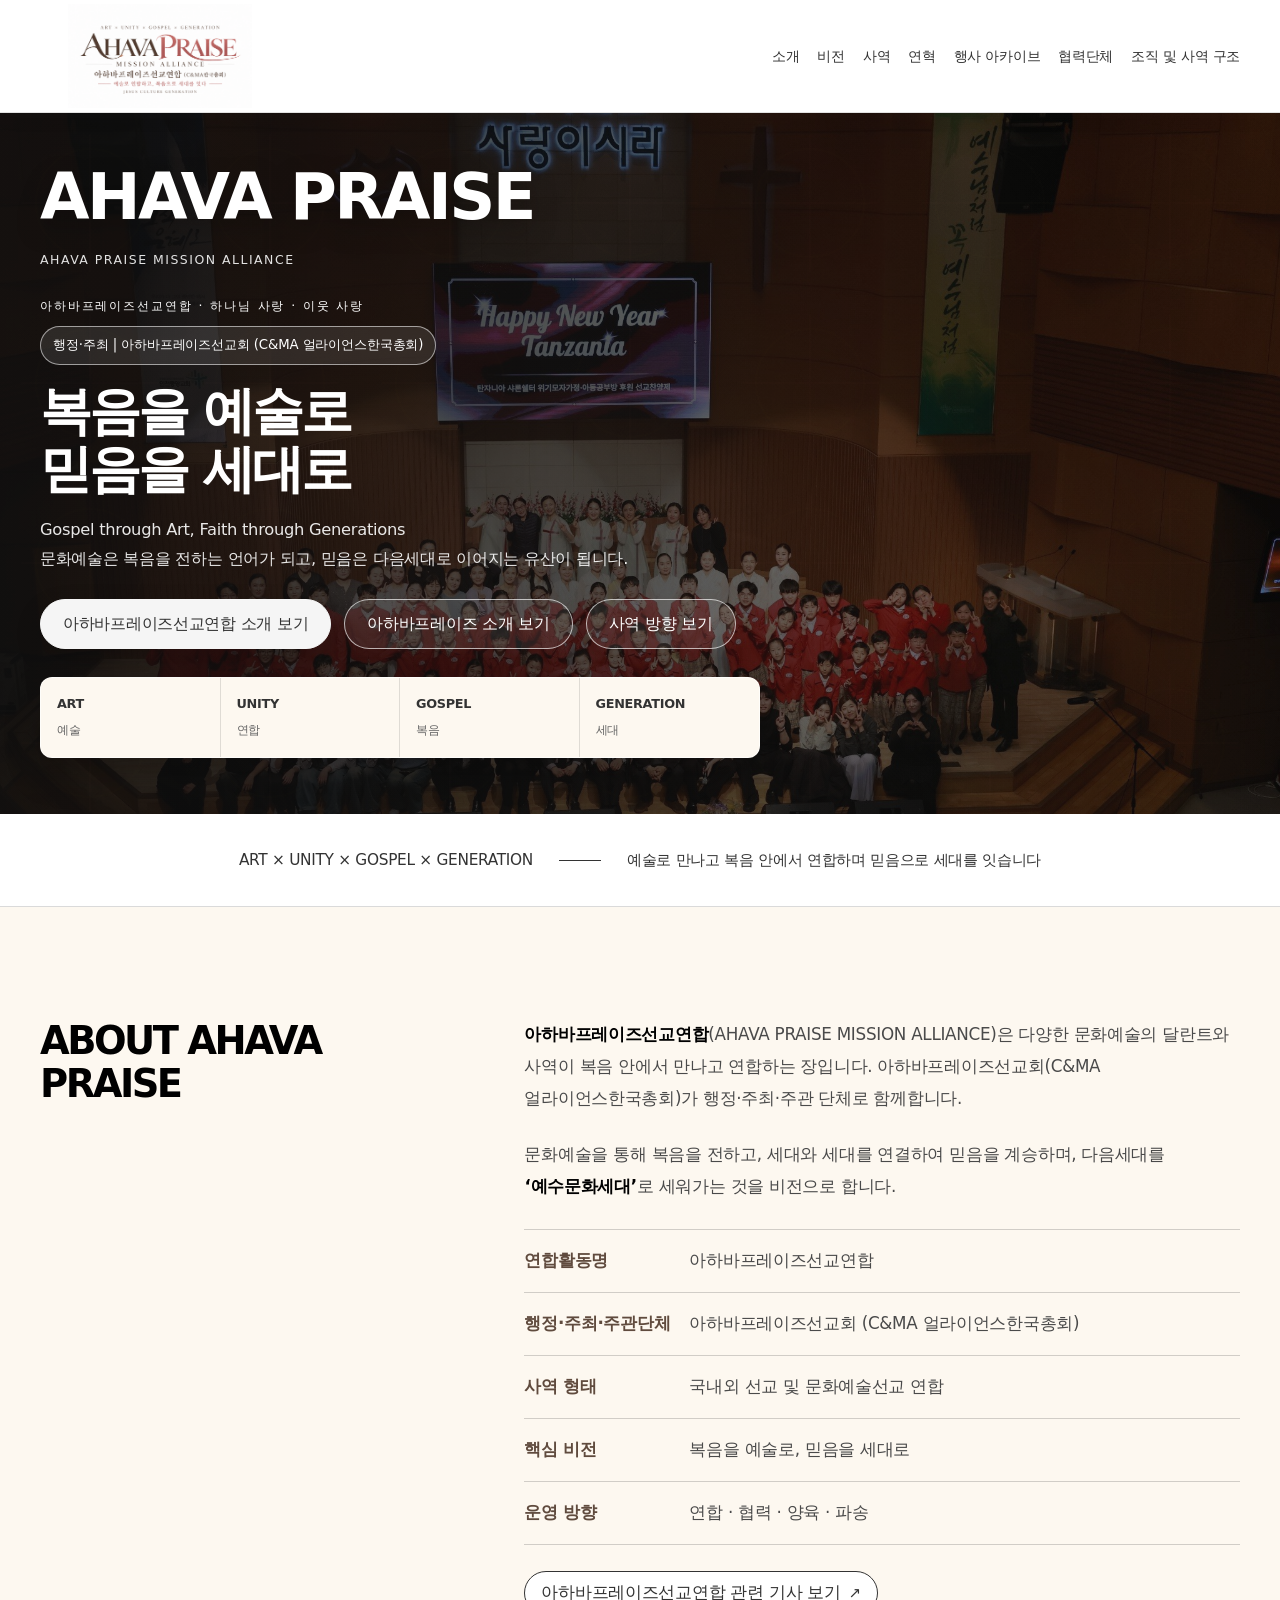
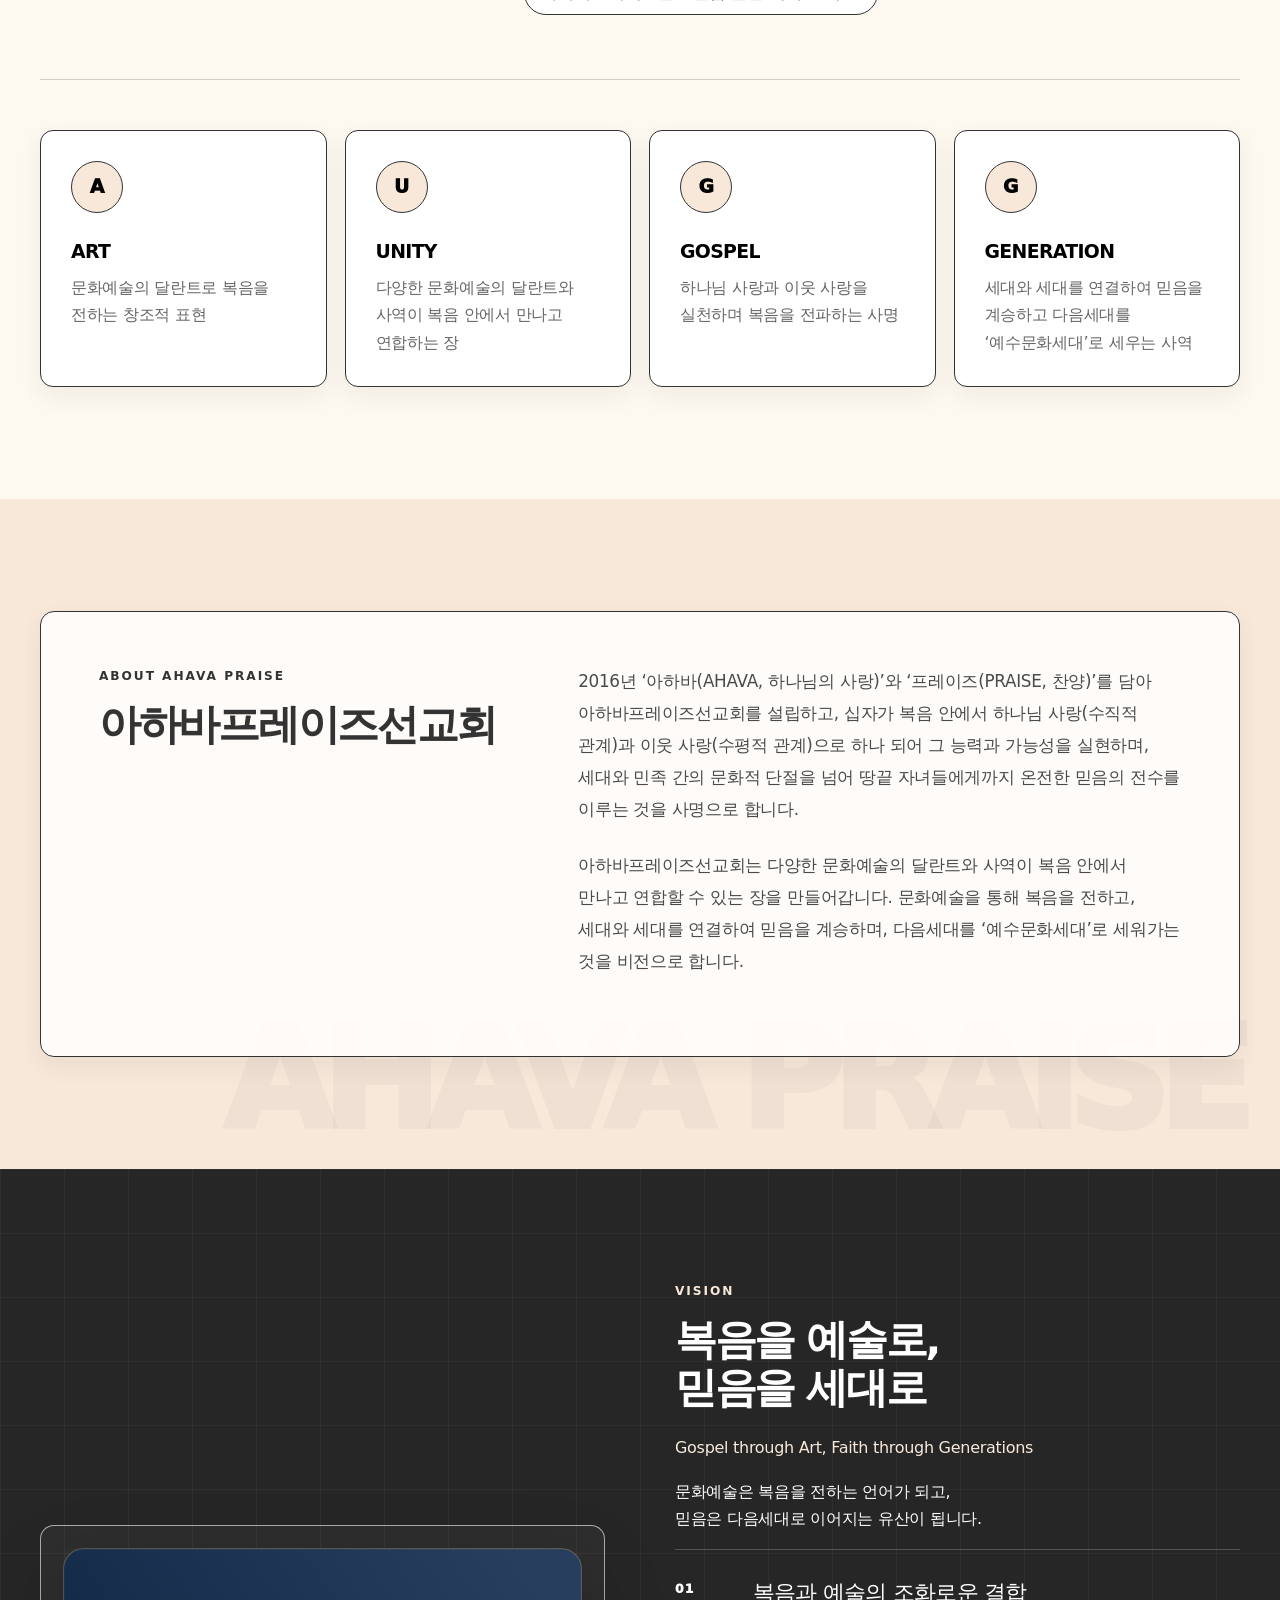
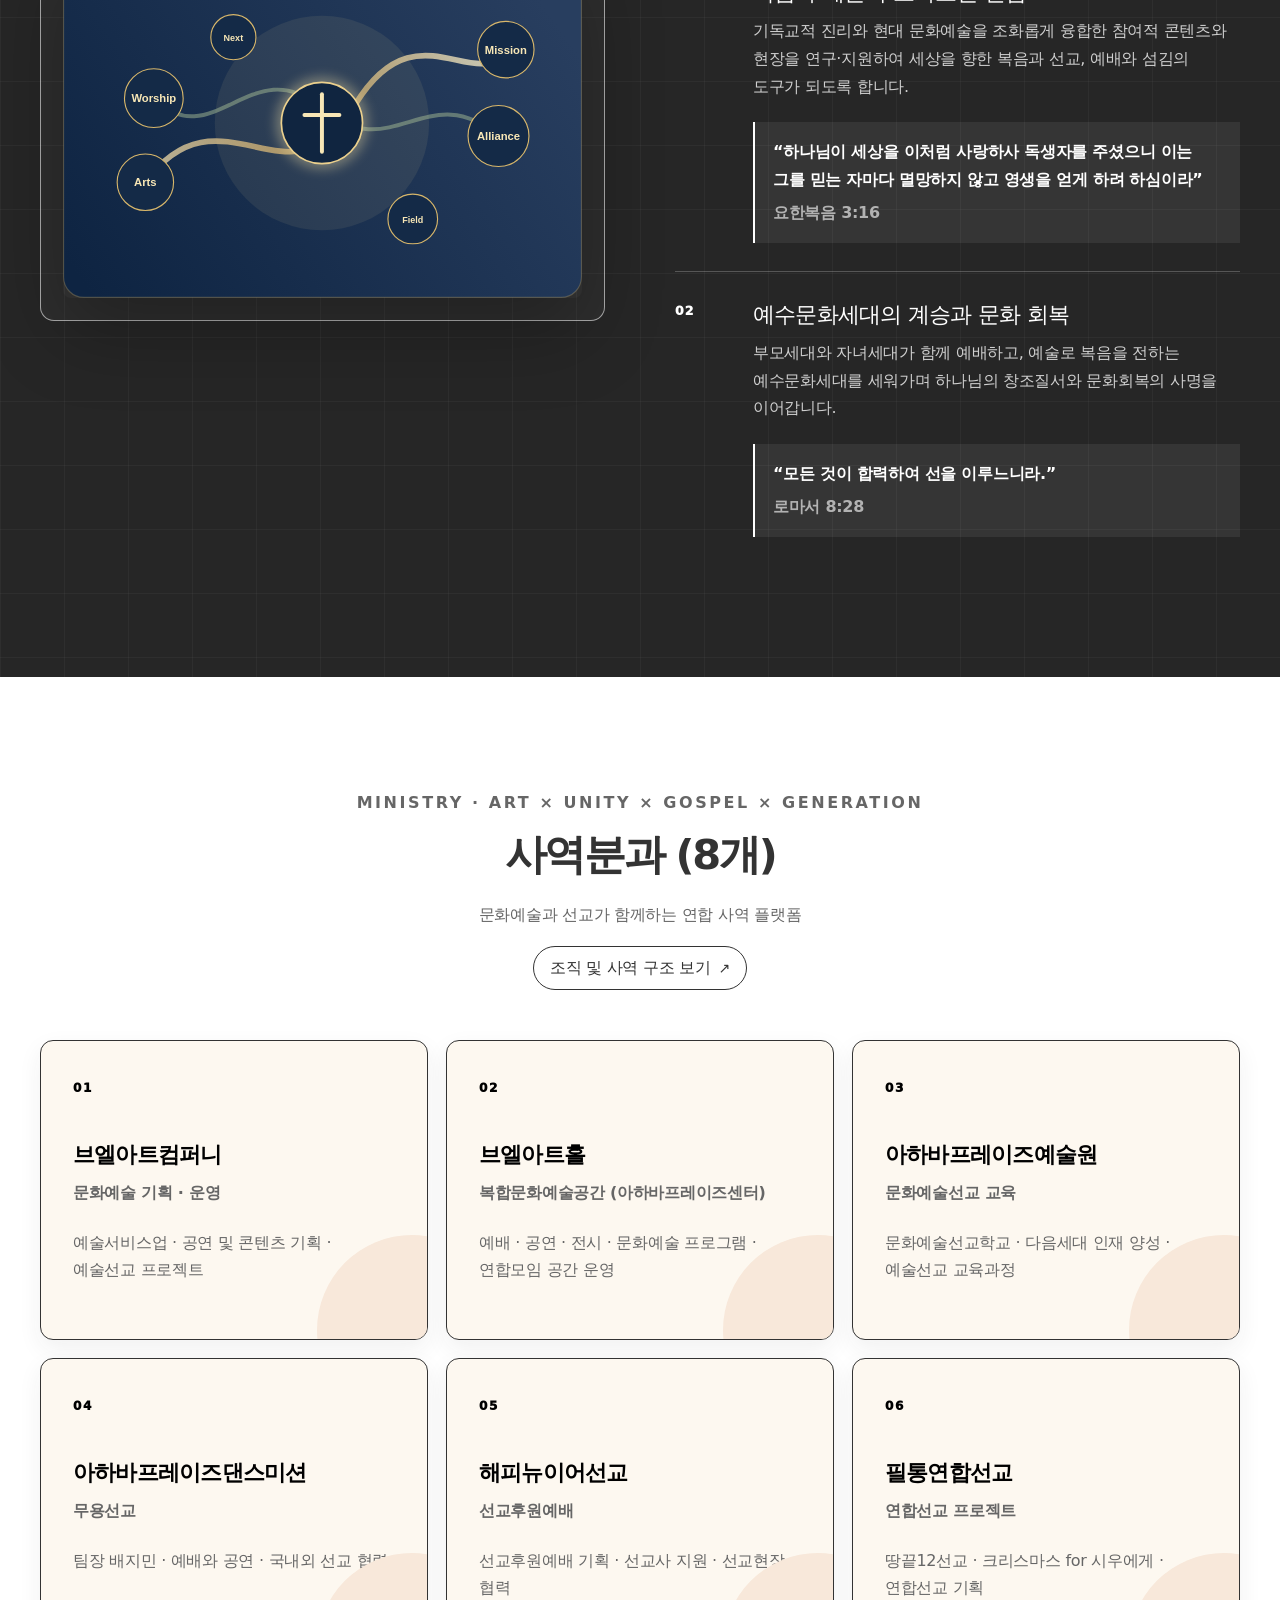
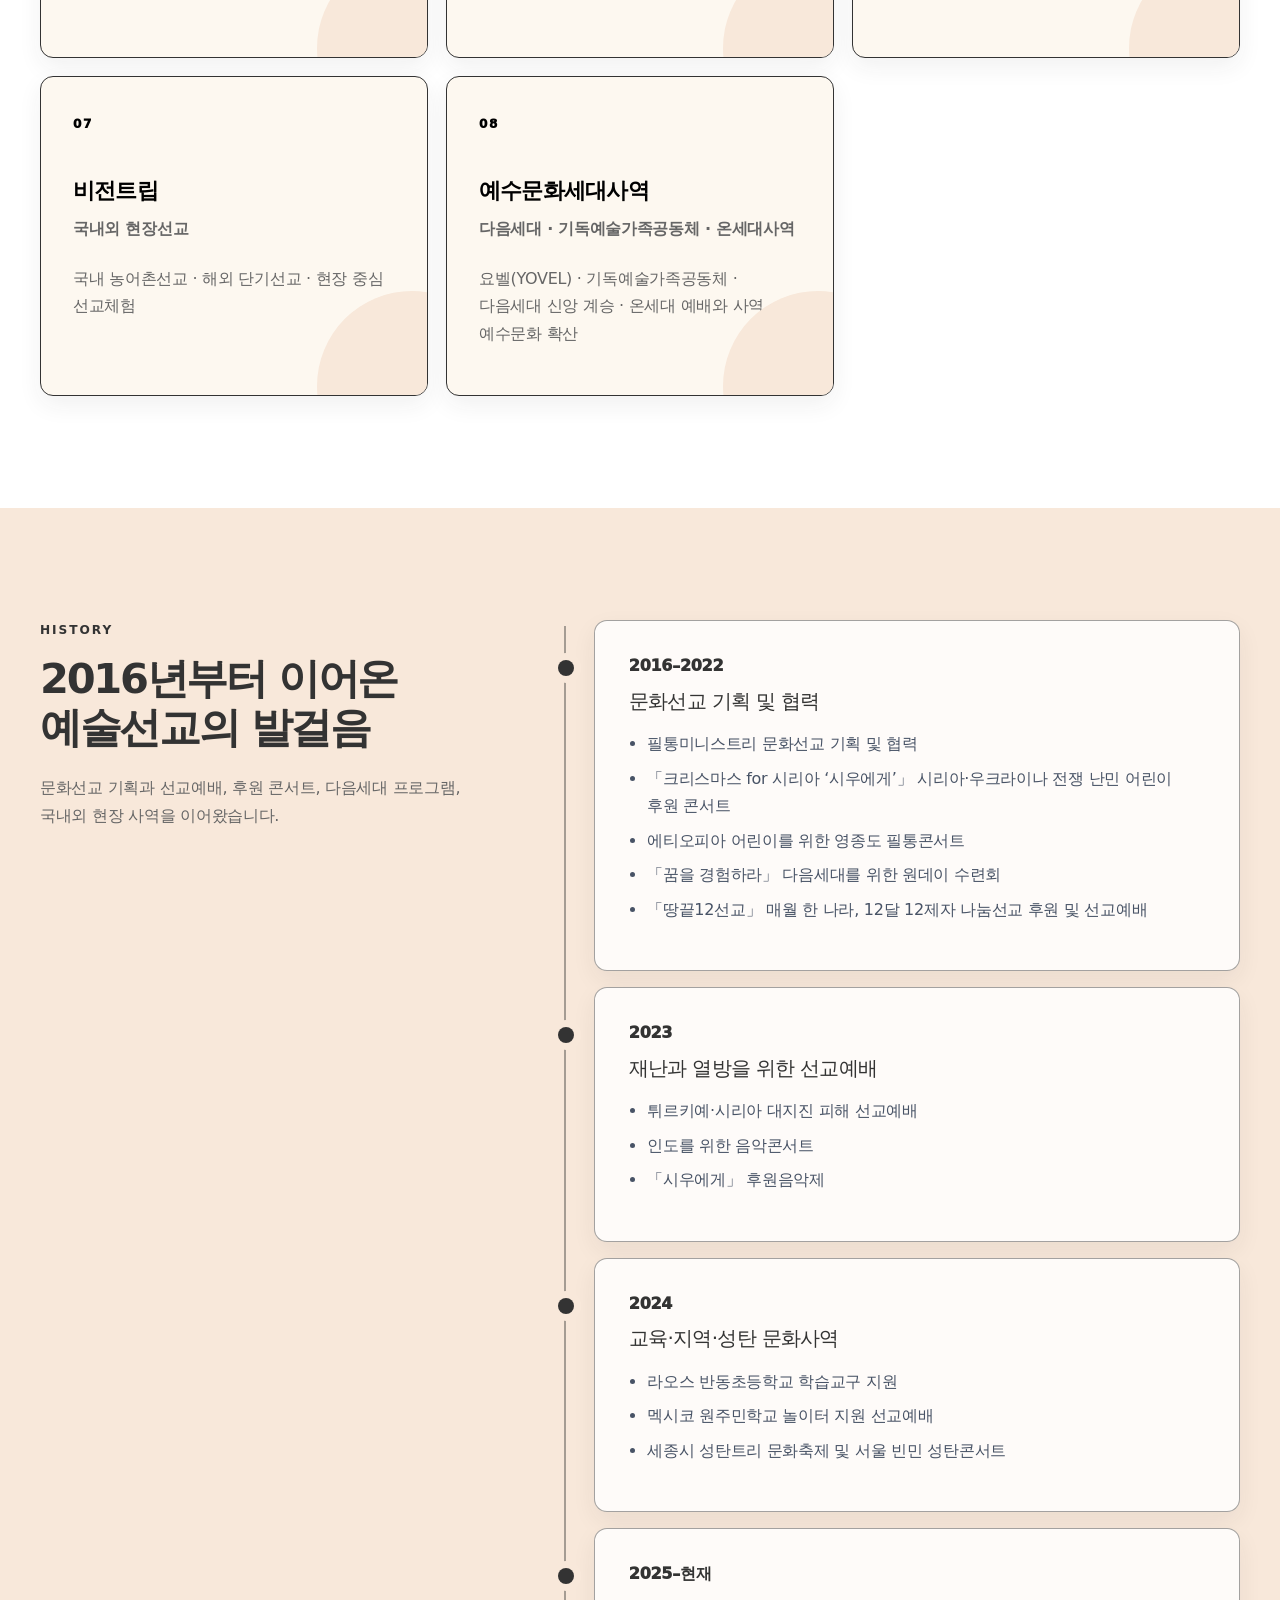
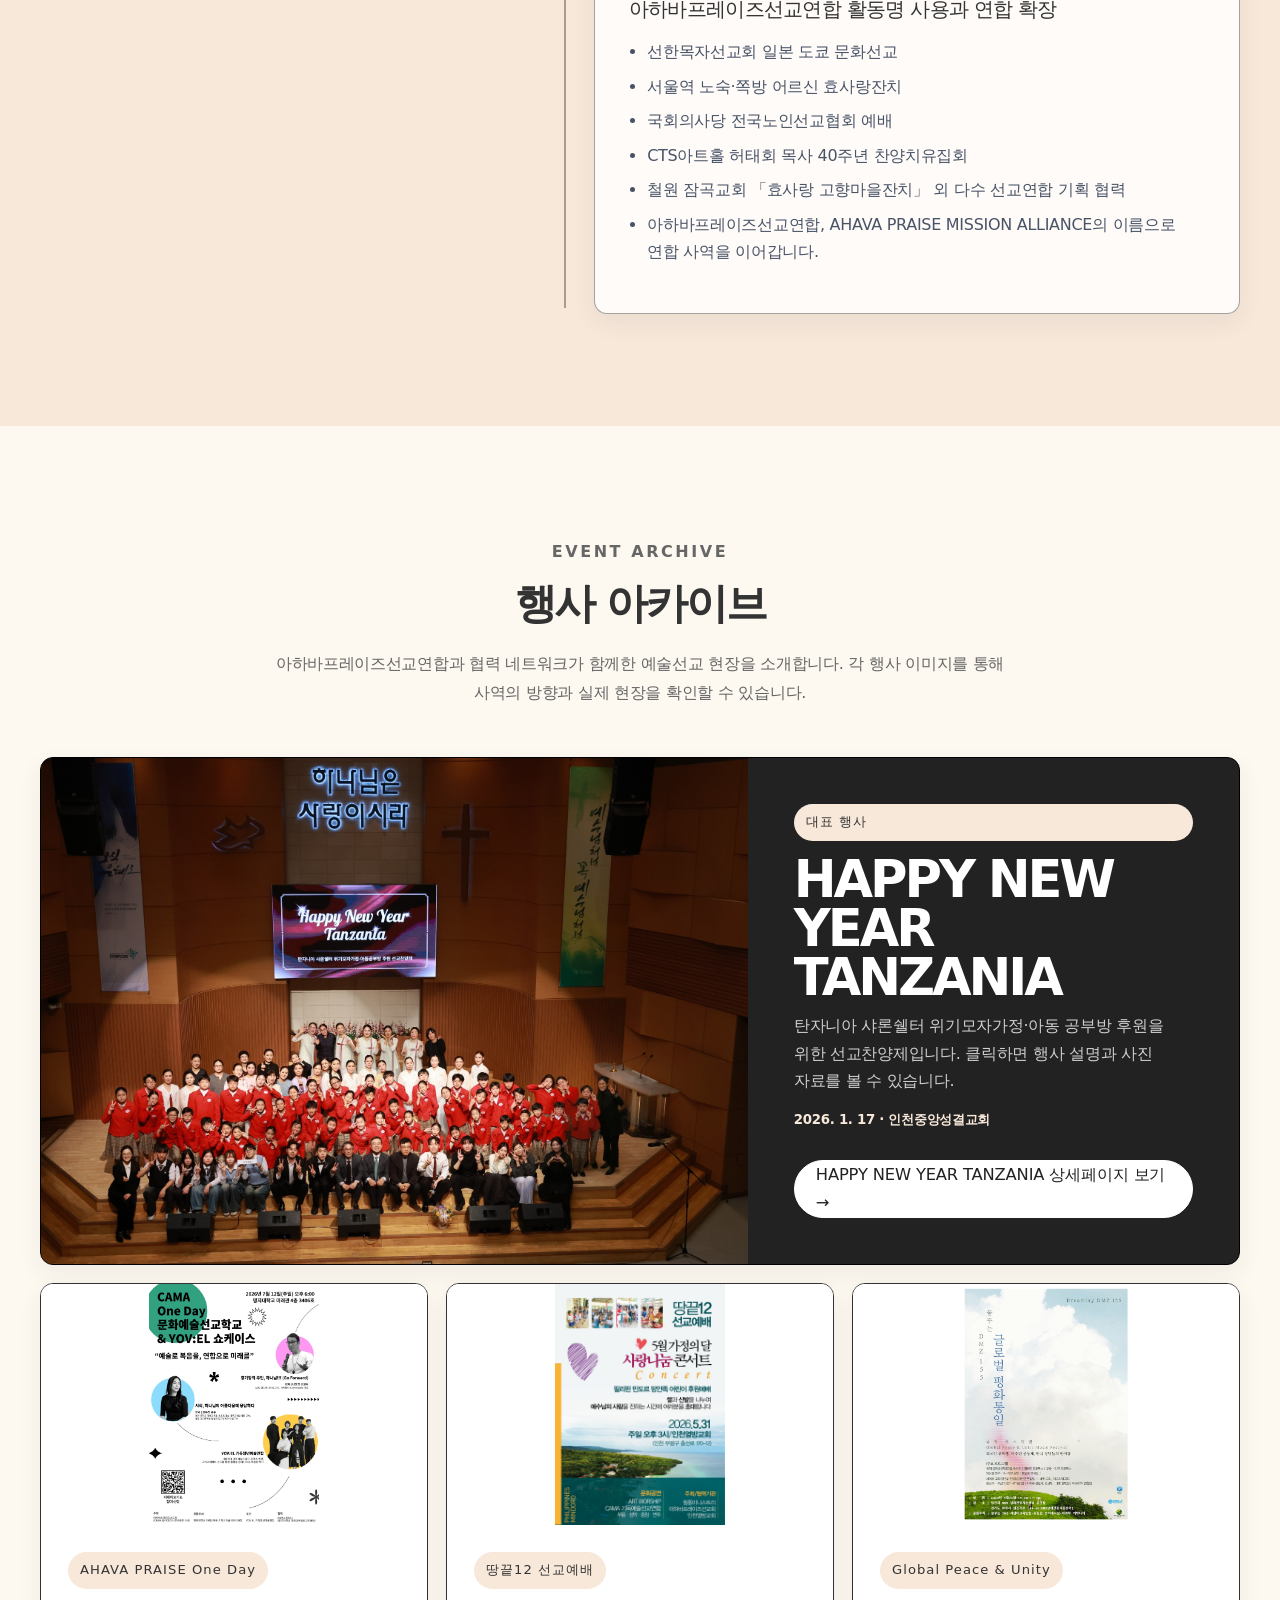
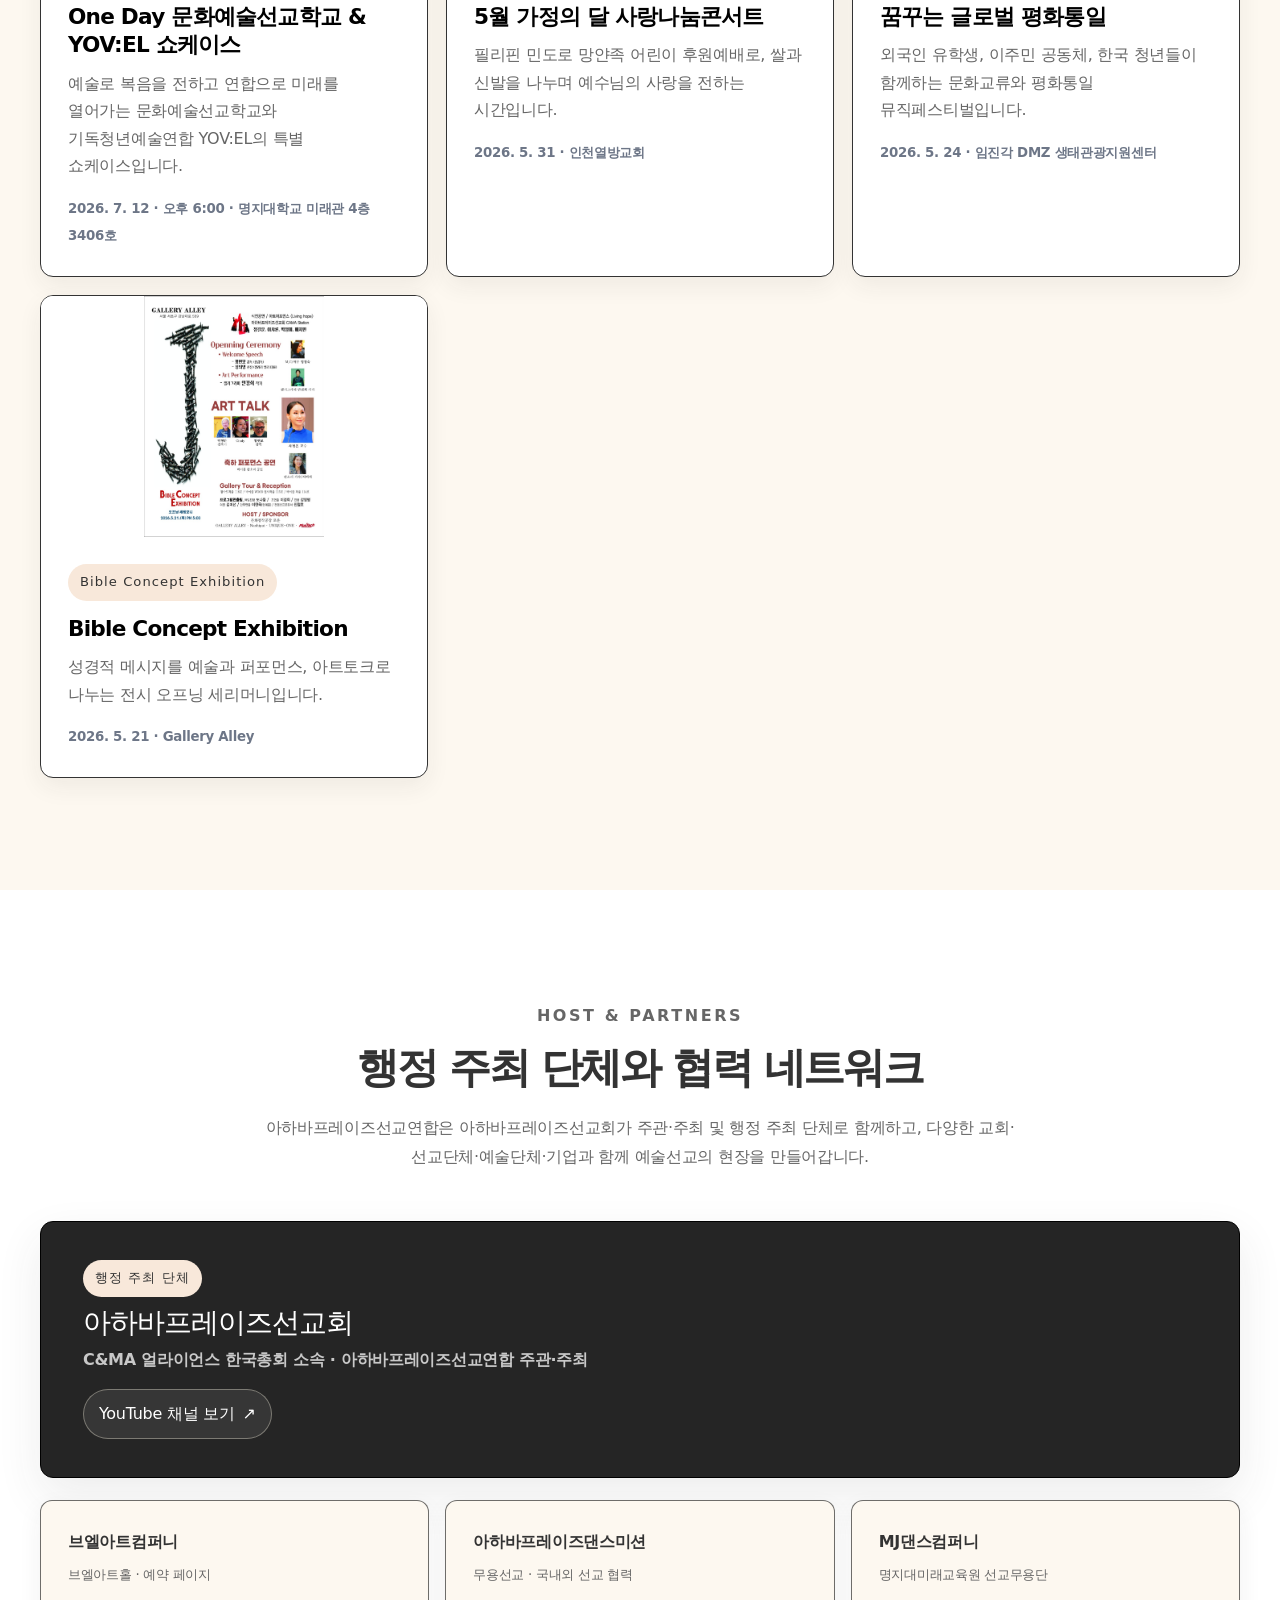
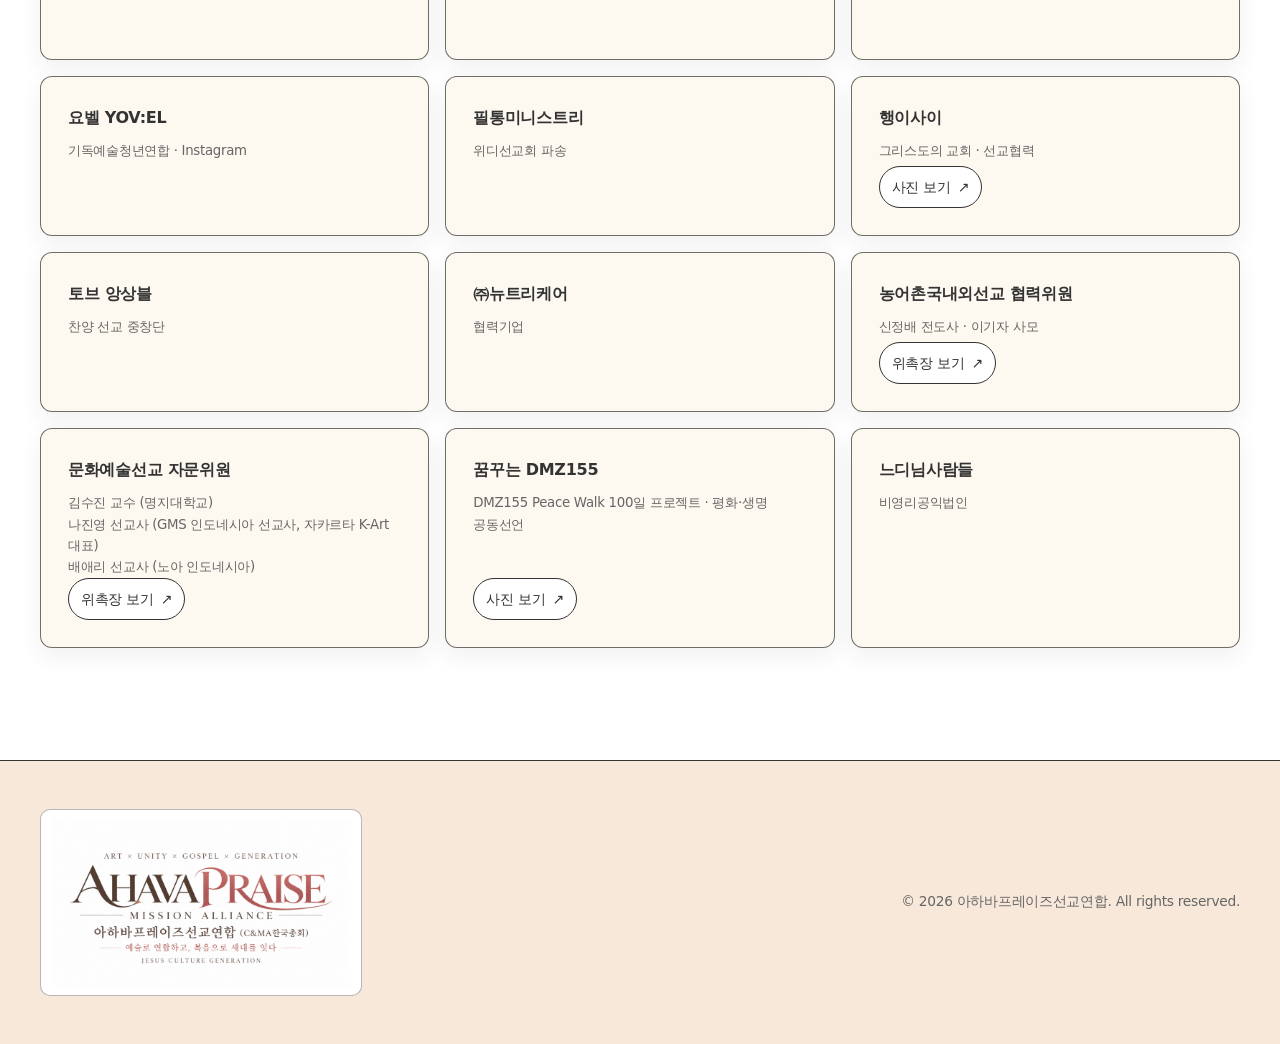
==== commit 3b528182: "Rebrand website as AHAVA PRAISE MISSION ALLIANCE" ====
--- a/index.html
+++ b/index.html
@@ -1,127 +1,134 @@
-<!doctype html>
-<html lang="ko">
-<head>
-  <meta charset="utf-8" />
-  <meta name="viewport" content="width=device-width, initial-scale=1" />
-  <title>CAMA | 기독예술선교연합 플랫폼</title>
-  <meta name="description" content="CAMA(Christian Arts Mission Alliance)는 예술로 복음을 전하고 세대와 단체가 연합하여 하나님 나라의 문화를 세워가는 기독예술선교연합 플랫폼입니다." />
-  <meta name="keywords" content="CAMA, Christian Arts Mission Alliance, 기독예술선교연합, 예술선교, 아하바프레이즈선교회, 선교, 예배, 문화예술" />
+<!doctype html>
+<html lang="ko">
+<head>
+  <meta charset="utf-8" />
+  <meta name="viewport" content="width=device-width, initial-scale=1" />
+  <title>아하바프레이즈선교연합 | 기독예술선교연합 플랫폼</title>
+  <meta name="description" content="아하바프레이즈선교연합(AHAVA PRAISE MISSION ALLIANCE)은 예술로 복음을 전하고 세대와 단체가 연합하여 하나님 나라의 문화를 세워가는 기독예술선교연합 플랫폼입니다." />
+  <meta name="keywords" content="아하바프레이즈선교연합, AHAVA PRAISE MISSION ALLIANCE, 기독예술선교연합, 예술선교, 아하바프레이즈선교회, 선교, 예배, 문화예술" />
   <meta name="theme-color" content="#FDF8F0" />
-  <meta property="og:type" content="website" />
-  <meta property="og:title" content="CAMA | 예술로 복음을, 연합으로 미래를" />
-  <meta property="og:description" content="기독예술선교연합 플랫폼 CAMA. 예술을 통해 복음을 전하고 다음세대와 선교 현장을 세웁니다." />
-  <meta property="og:image" content="assets/og-image.png" />
-  <link rel="icon" type="image/svg+xml" href="assets/logo-mark.svg" />
+  <meta property="og:type" content="website" />
+  <meta property="og:title" content="아하바프레이즈선교연합 | 복음을 예술로, 믿음을 세대로" />
+  <meta property="og:description" content="기독예술선교연합 플랫폼 아하바프레이즈선교연합. 예술을 통해 복음을 전하고 다음세대와 선교 현장을 세웁니다." />
+  <meta property="og:image" content="assets/ahava-praise-logo.png" />
+  <link rel="icon" type="image/png" href="assets/ahava-praise-logo.png" />
   <link rel="preload" as="image" href="assets/events/hnyt-hero-background.jpg" />
   <link rel="stylesheet" href="style.css" />
-</head>
-<body>
-  <a class="skip-link" href="#main">본문 바로가기</a>
-
-  <header class="site-header" id="top">
-    <nav class="nav container" aria-label="주요 메뉴">
-      <a class="brand" href="#top" aria-label="CAMA 홈">
-        <img class="brand-logo" src="assets/cama-logo-clean.png" alt="CAMA 로고" />
-      </a>
-      <button class="nav-toggle" type="button" aria-expanded="false" aria-controls="nav-menu">
-        <span></span><span></span><span></span>
-        <span class="sr-only">메뉴 열기</span>
-      </button>
-      <div class="nav-menu" id="nav-menu">
-        <a href="#about">소개</a>
-        <a href="#vision">비전</a>
-        <a href="#ministry">사역</a>
-        <a href="#history">연혁</a>
-        <div class="nav-dropdown">
-          <a class="dropdown-trigger" href="#event-archive">행사 아카이브</a>
+</head>
+<body>
+  <a class="skip-link" href="#main">본문 바로가기</a>
+
+  <header class="site-header" id="top">
+    <nav class="nav container" aria-label="주요 메뉴">
+      <a class="brand" href="#top" aria-label="아하바프레이즈선교연합 홈">
+        <img class="brand-logo" src="assets/ahava-praise-logo.png" alt="아하바프레이즈선교연합 로고" />
+      </a>
+      <button class="nav-toggle" type="button" aria-expanded="false" aria-controls="nav-menu">
+        <span></span><span></span><span></span>
+        <span class="sr-only">메뉴 열기</span>
+      </button>
+      <div class="nav-menu" id="nav-menu">
+        <a href="#about">소개</a>
+        <a href="#vision">비전</a>
+        <a href="#ministry">사역</a>
+        <a href="#history">연혁</a>
+        <div class="nav-dropdown">
+          <a class="dropdown-trigger" href="#event-archive">행사 아카이브</a>
           <div class="dropdown-menu" aria-label="행사 아카이브 하위 메뉴">
             <a href="#event-archive">행사 소개</a>
             <a href="one-day-cultural-mission-school.html">One Day 문화예술선교학교</a>
             <a href="happy-new-year-tanzania.html">HAPPY NEW YEAR TANZANIA</a>
-          </div>
-        </div>
-        <a href="#partners">협력단체</a>
-      </div>
-    </nav>
-  </header>
-
-  <main id="main">
-    <section class="hero section-pad">
+          </div>
+        </div>
+        <a href="#partners">협력단체</a><a href="organization.html">조직 및 사역 구조</a>
+      </div>
+    </nav>
+  </header>
+
+  <main id="main">
+    <section class="hero section-pad">
       <div class="container hero-grid">
         <div class="hero-copy reveal">
-          <div class="hero-brand-lockup" aria-label="CAMA Christian Arts Mission Alliance">
-            <strong class="hero-brand-name">CAMA</strong>
-            <span class="hero-brand-full">Christian Arts Mission Alliance</span>
-          </div>
-          <p class="eyebrow">✝ 기독예술선교연합 플랫폼</p>
-          <p class="hero-host">주관·주최 | 아하바프레이즈선교회</p>
-          <h1>예술로 복음을<br />연합으로 미래를</h1>
+          <div class="hero-brand-lockup" aria-label="아하바프레이즈선교연합 AHAVA PRAISE MISSION ALLIANCE">
+            <strong class="hero-brand-name">AHAVA PRAISE</strong>
+            <span class="hero-brand-full">AHAVA PRAISE MISSION ALLIANCE</span>
+          </div>
+          <p class="eyebrow">아하바프레이즈선교연합 · 하나님 사랑 · 이웃 사랑</p>
+          <p class="hero-host">행정·주최 | 아하바프레이즈선교회 (C&amp;MA 얼라이언스한국총회)</p>
+          <h1>복음을 예술로<br />믿음을 세대로</h1>
           <p class="lead">
-            CAMA는 아하바프레이즈선교회(C&amp;MA 얼라이언스 한국총회 소속)가 주관·주최하는 기독예술선교연합 플랫폼으로,
-            예술을 통해 복음을 전하고 세대와 단체가 함께하는 선교 운동입니다.
+            Gospel through Art, Faith through Generations<br />
+            문화예술은 복음을 전하는 언어가 되고, 믿음은 다음세대로 이어지는 유산이 됩니다.
           </p>
           <div class="hero-actions">
-            <a class="btn btn-primary" href="#about">CAMA 소개 보기</a>
+            <a class="btn btn-primary" href="#about">아하바프레이즈선교연합 소개 보기</a>
             <a class="btn btn-secondary" href="#ahava">아하바프레이즈 소개 보기</a>
             <a class="btn btn-secondary" href="#ministry">사역 방향 보기</a>
           </div>
-          <div class="hero-stats" aria-label="CAMA 핵심 키워드">
-            <div><strong>Christian</strong><span>복음 중심</span></div>
-            <div><strong>Arts</strong><span>창조적 표현</span></div>
-            <div><strong>Mission</strong><span>선교 현장</span></div>
-            <div><strong>Alliance</strong><span>세대와 연합</span></div>
-          </div>
-        </div>
-      </div>
-    </section>
-
-    <section class="intro-band" aria-label="CAMA 핵심 문장">
-      <div class="container intro-band-inner">
-        <p>찬양 · 무용 · 연극 · 미디어 · 비주얼아트</p>
-        <span></span>
-        <p>예배와 선교의 자리에서 하나님의 사랑을 전하는 예술선교 연합 네트워크</p>
-      </div>
-    </section>
-
-    <section class="section-pad" id="about">
+          <div class="hero-stats" aria-label="아하바프레이즈선교연합 핵심 키워드">
+            <div><strong>ART</strong><span>예술</span></div>
+            <div><strong>UNITY</strong><span>연합</span></div>
+            <div><strong>GOSPEL</strong><span>복음</span></div>
+            <div><strong>GENERATION</strong><span>세대</span></div>
+          </div>
+        </div>
+      </div>
+    </section>
+
+    <section class="intro-band" aria-label="아하바프레이즈선교연합 핵심 문장">
+      <div class="container intro-band-inner">
+        <p>ART × UNITY × GOSPEL × GENERATION</p>
+        <span></span>
+        <p>예술로 만나고 복음 안에서 연합하며 믿음으로 세대를 잇습니다</p>
+      </div>
+    </section>
+
+    <section class="section-pad" id="about">
       <div class="container two-col">
         <div class="section-heading reveal">
-          <h2 class="about-title">ABOUT CAMA</h2>
-        </div>
-        <div class="rich-text reveal delay-1">
-          <p>
-            <strong>CAMA(카마)</strong>는 Christian Arts Mission Alliance의 약자로, “예술로 복음을, 연합으로 미래를”이라는 비전을 품은 기독예술선교연합 플랫폼입니다. 아하바프레이즈선교회(C&amp;MA 얼라이언스 한국총회 소속)가 행정 주최 단체로 함께합니다.
-          </p>
-          <p>
-            다양한 문화예술 사역자들이 하나님이 주신 창조적 재능을 나누며 예배와 선교의 자리에서 하나님의 사랑을 전합니다. CAMA는 한 사람의 재능이 아닌, 연합의 은혜로 완성되는 선교 플랫폼입니다.
-          </p>
-          <div class="link-actions">
-            <a class="text-link" href="https://www.bonhd.net/news/articleView.html?idxno=18332" target="_blank" rel="noopener noreferrer">CAMA 관련 기사 보기</a>
-          </div>
-        </div>
-      </div>
-
-      <div class="container cards-grid name-grid">
-        <article class="card reveal">
-          <span class="card-icon">C</span>
-          <h3>Christian</h3>
-          <p>예수 그리스도의 복음을 중심으로 한 신앙과 사명</p>
-        </article>
-        <article class="card reveal delay-1">
-          <span class="card-icon">A</span>
-          <h3>Arts</h3>
-          <p>무용, 음악, 연극, 미디어, 비주얼아트 등 창조적 표현을 통한 신앙 실천</p>
-        </article>
-        <article class="card reveal delay-2">
-          <span class="card-icon">M</span>
-          <h3>Mission</h3>
-          <p>하나님 사랑과 이웃 사랑을 실천하며 복음을 전파하는 사명</p>
-        </article>
-        <article class="card reveal delay-3">
-          <span class="card-icon">A</span>
-          <h3>Alliance</h3>
-          <p>단체와 세대가 협력하여 선교적 비전을 함께 이루는 공동체적 연합</p>
-        </article>
+          <h2 class="about-title">ABOUT AHAVA PRAISE</h2>
+        </div>
+        <div class="rich-text reveal delay-1">
+          <p>
+            <strong>아하바프레이즈선교연합</strong>(AHAVA PRAISE MISSION ALLIANCE)은 다양한 문화예술의 달란트와 사역이 복음 안에서 만나고 연합하는 장입니다. 아하바프레이즈선교회(C&amp;MA 얼라이언스한국총회)가 행정·주최·주관 단체로 함께합니다.
+          </p>
+          <p>
+            문화예술을 통해 복음을 전하고, 세대와 세대를 연결하여 믿음을 계승하며, 다음세대를 <strong>‘예수문화세대’</strong>로 세워가는 것을 비전으로 합니다.
+          </p>
+          <dl class="alliance-facts">
+            <div><dt>연합활동명</dt><dd>아하바프레이즈선교연합</dd></div>
+            <div><dt>행정·주최·주관단체</dt><dd>아하바프레이즈선교회 (C&amp;MA 얼라이언스한국총회)</dd></div>
+            <div><dt>사역 형태</dt><dd>국내외 선교 및 문화예술선교 연합</dd></div>
+            <div><dt>핵심 비전</dt><dd>복음을 예술로, 믿음을 세대로</dd></div>
+            <div><dt>운영 방향</dt><dd>연합 · 협력 · 양육 · 파송</dd></div>
+          </dl>
+          <div class="link-actions">
+            <a class="text-link" href="https://www.bonhd.net/news/articleView.html?idxno=18332" target="_blank" rel="noopener noreferrer">아하바프레이즈선교연합 관련 기사 보기</a>
+          </div>
+        </div>
+      </div>
+
+      <div class="container cards-grid name-grid">
+        <article class="card reveal">
+          <span class="card-icon">A</span>
+          <h3>ART</h3>
+          <p>문화예술의 달란트로 복음을 전하는 창조적 표현</p>
+        </article>
+        <article class="card reveal delay-1">
+          <span class="card-icon">U</span>
+          <h3>UNITY</h3>
+          <p>다양한 문화예술의 달란트와 사역이 복음 안에서 만나고 연합하는 장</p>
+        </article>
+        <article class="card reveal delay-2">
+          <span class="card-icon">G</span>
+          <h3>GOSPEL</h3>
+          <p>하나님 사랑과 이웃 사랑을 실천하며 복음을 전파하는 사명</p>
+        </article>
+        <article class="card reveal delay-3">
+          <span class="card-icon">G</span>
+          <h3>GENERATION</h3>
+          <p>세대와 세대를 연결하여 믿음을 계승하고 다음세대를 ‘예수문화세대’로 세우는 사역</p>
+        </article>
       </div>
     </section>
 
@@ -136,159 +143,135 @@
             2016년 ‘아하바(AHAVA, 하나님의 사랑)’와 ‘프레이즈(PRAISE, 찬양)’를 담아 아하바프레이즈선교회를 설립하고, 십자가 복음 안에서 하나님 사랑(수직적 관계)과 이웃 사랑(수평적 관계)으로 하나 되어 그 능력과 가능성을 실현하며, 세대와 민족 간의 문화적 단절을 넘어 땅끝 자녀들에게까지 온전한 믿음의 전수를 이루는 것을 사명으로 합니다.
           </p>
           <p>
-            또한 ‘예술로 복음을, 연합으로 미래를’이라는 비전 아래 CAMA(Christian Arts Mission Alliance) 플랫폼을 허브로 운영하며, 문화사역 연합 네트워크를 통해 하나님의 선교에 보다 효과적이고 대중적으로 참여하고, 기독교 문화예술의 공적 영역을 확장하며, 하나님의 창조 질서 안에서 가정 문화를 회복하도록 다양한 문화예술 사역 단체들과 부모와 자녀가 함께 국내외 선교 현장을 세우고 확장해 가고 있습니다.
+            아하바프레이즈선교회는 다양한 문화예술의 달란트와 사역이 복음 안에서 만나고 연합할 수 있는 장을 만들어갑니다. 문화예술을 통해 복음을 전하고, 세대와 세대를 연결하여 믿음을 계승하며, 다음세대를 ‘예수문화세대’로 세워가는 것을 비전으로 합니다.
           </p>
         </div>
       </div>
     </section>
 
     <section class="section-pad section-deep" id="vision">
-      <div class="container vision-grid">
-        <div class="vision-art reveal">
-          <img src="assets/mission-visual.svg" alt="예배, 예술, 선교, 연합이 연결되는 추상 네트워크 이미지" />
-        </div>
-        <div class="reveal delay-1">
-          <p class="eyebrow">Vision</p>
-          <h2>복음과 예술이 만나고,<br />세대와 단체가 연합합니다.</h2>
-          <div class="vision-list">
-            <article>
-              <span>01</span>
-              <div>
-                <h3>복음과 예술의 조화로운 결합</h3>
-                <p>기독교적 진리와 현대 문화예술을 조화롭게 융합한 참여적 콘텐츠와 현장을 연구·지원하여 세상을 향한 복음과 선교, 예배와 섬김의 도구가 되도록 합니다.</p>
+      <div class="container vision-grid">
+        <div class="vision-art reveal">
+          <img src="assets/mission-visual.svg" alt="예배, 예술, 선교, 연합이 연결되는 추상 네트워크 이미지" />
+        </div>
+        <div class="reveal delay-1">
+          <p class="eyebrow">Vision</p>
+          <h2>복음을 예술로,<br />믿음을 세대로</h2>
+          <p class="vision-translation">Gospel through Art, Faith through Generations</p>
+          <p>문화예술은 복음을 전하는 언어가 되고,<br />믿음은 다음세대로 이어지는 유산이 됩니다.</p>
+          <div class="vision-list">
+            <article>
+              <span>01</span>
+              <div>
+                <h3>복음과 예술의 조화로운 결합</h3>
+                <p>기독교적 진리와 현대 문화예술을 조화롭게 융합한 참여적 콘텐츠와 현장을 연구·지원하여 세상을 향한 복음과 선교, 예배와 섬김의 도구가 되도록 합니다.</p>
                 <blockquote>“하나님이 세상을 이처럼 사랑하사 독생자를 주셨으니 이는 그를 믿는 자마다 멸망하지 않고 영생을 얻게 하려 하심이라” <cite>요한복음 3:16</cite></blockquote>
-              </div>
-            </article>
-            <article>
-              <span>02</span>
-              <div>
-                <h3>예수문화세대의 계승과 문화 회복</h3>
-                <p>부모세대와 자녀세대가 함께 예배하고, 예술로 복음을 전하는 예수문화세대를 세워가며 하나님의 창조질서와 문화회복의 사명을 이어갑니다.</p>
-                <blockquote>“모든 것이 합력하여 선을 이루느니라.” <cite>로마서 8:28</cite></blockquote>
-              </div>
-            </article>
-          </div>
-        </div>
-      </div>
-    </section>
-
-    <section class="section-pad" id="ministry">
-      <div class="container centered-heading reveal">
-        <p class="eyebrow">Ministry Direction</p>
-        <h2>CAMA의 사역 방향</h2>
-        <p>예술을 복음의 언어로 삼아 예배, 선교, 다음세대, 문화회복의 현장을 세워갑니다.</p>
-      </div>
-      <div class="container ministry-grid">
-        <article class="ministry-card reveal">
-          <span>01</span>
-          <h3>예술을 통한 복음의 선교화</h3>
-          <p class="en">Mission through Arts</p>
-          <p>찬양, 무용, 연극, 영상, 디자인 등 다양한 창조적 도구를 통해 복음의 진리를 세상 속에 전합니다.</p>
-        </article>
-        <article class="ministry-card reveal delay-1">
-          <span>02</span>
-          <h3>세대와 단체의 연합</h3>
-          <p class="en">Generation &amp; Ministry Alliance</p>
-          <p>교회, 단체, 예술가, 선교사들이 함께 협력하여 세대 간의 벽을 허물고 연합의 예배문화를 세웁니다.</p>
-        </article>
-        <article class="ministry-card reveal delay-2">
-          <span>03</span>
-          <h3>예배와 선교의 현장화</h3>
-          <p class="en">Field Mission &amp; Worship</p>
-          <p>지역과 세계 선교 현장 속에 예술사역팀을 파송하여 예배, 찬양, 공연, 미디어 사역으로 복음을 나눕니다.</p>
-        </article>
-        <article class="ministry-card reveal">
-          <span>04</span>
-          <h3>다음세대 예술선교 인재양성</h3>
-          <p class="en">Next Generation Ministry</p>
-          <p>청소년과 청년을 위한 예술선교 아카데미, 워크숍, 멘토링을 통해 예배하는 예술인, 선교하는 예배자를 세웁니다.</p>
-        </article>
-        <article class="ministry-card reveal delay-1 wide-card">
-          <span>05</span>
-          <h3>문화회복과 창조질서의 구현</h3>
-          <p class="en">Cultural Restoration</p>
-          <p>하나님의 창조질서를 예술로 회복하며 세상 문화 속에서도 예수 그리스도의 아름다움과 거룩함을 드러냅니다.</p>
-        </article>
-      </div>
-    </section>
-
-    <section class="section-pad history-section" id="history">
-      <div class="container two-col top-align">
-        <div class="section-heading reveal sticky-heading">
-          <p class="eyebrow">History</p>
-          <h2>2016년부터 이어온 예술선교의 발걸음</h2>
-          <p>문화선교 기획과 선교예배, 후원 콘서트, 다음세대 프로그램, 국내외 현장 사역을 이어왔습니다.</p>
-        </div>
-        <div class="timeline reveal delay-1">
-          <article>
-            <time>2016–2022</time>
-            <h3>문화선교 기획 및 협력</h3>
-            <ul>
-              <li>필통미니스트리 문화선교 기획 및 협력</li>
-              <li>「크리스마스 for 시리아 ‘시우에게’」 시리아·우크라이나 전쟁 난민 어린이 후원 콘서트</li>
-              <li>에티오피아 어린이를 위한 영종도 필통콘서트</li>
-              <li>「꿈을 경험하라」 다음세대를 위한 원데이 수련회</li>
-              <li>「땅끝12선교」 매월 한 나라, 12달 12제자 나눔선교 후원 및 선교예배</li>
-            </ul>
-          </article>
-          <article>
-            <time>2023</time>
-            <h3>재난과 열방을 위한 선교예배</h3>
-            <ul>
-              <li>튀르키예·시리아 대지진 피해 선교예배</li>
-              <li>인도를 위한 음악콘서트</li>
-              <li>「시우에게」 후원음악제</li>
-            </ul>
-          </article>
-          <article>
-            <time>2024</time>
-            <h3>교육·지역·성탄 문화사역</h3>
-            <ul>
-              <li>라오스 반동초등학교 학습교구 지원</li>
-              <li>멕시코 원주민학교 놀이터 지원 선교예배</li>
-              <li>세종시 성탄트리 문화축제 및 서울 빈민 성탄콘서트</li>
-            </ul>
-          </article>
-          <article>
-            <time>2025–현재</time>
-            <h3>CAMA 활동명 사용과 연합 확장</h3>
-            <ul>
-              <li>선한목자선교회 일본 도쿄 문화선교</li>
-              <li>서울역 노숙·쪽방 어르신 효사랑잔치</li>
-              <li>국회의사당 전국노인선교협회 예배</li>
-              <li>CTS아트홀 허태회 목사 40주년 찬양치유집회</li>
-              <li>철원 잠곡교회 「효사랑 고향마을잔치」 외 다수 선교연합 기획 협력</li>
-              <li>2025년 9월부터 CAMA, Christian Arts Mission Alliance 활동명 사용</li>
-            </ul>
-          </article>
-        </div>
-      </div>
-    </section>
-
-
-    <section class="section-pad event-section" id="event-archive">
-      <div class="container centered-heading reveal">
-        <p class="eyebrow">Event Archive</p>
-        <h2>행사 아카이브</h2>
-        <p>CAMA와 협력 네트워크가 함께한 예술선교 현장을 소개합니다. 각 행사 이미지를 통해 사역의 방향과 실제 현장을 확인할 수 있습니다.</p>
-      </div>
-
-      <div class="container archive-grid" aria-label="CAMA 행사 아카이브 목록">
+              </div>
+            </article>
+            <article>
+              <span>02</span>
+              <div>
+                <h3>예수문화세대의 계승과 문화 회복</h3>
+                <p>부모세대와 자녀세대가 함께 예배하고, 예술로 복음을 전하는 예수문화세대를 세워가며 하나님의 창조질서와 문화회복의 사명을 이어갑니다.</p>
+                <blockquote>“모든 것이 합력하여 선을 이루느니라.” <cite>로마서 8:28</cite></blockquote>
+              </div>
+            </article>
+          </div>
+        </div>
+      </div>
+    </section>
+
+    <section class="section-pad" id="ministry">
+      <div class="container centered-heading reveal"><p class="eyebrow">Ministry · ART × UNITY × GOSPEL × GENERATION</p><h2>사역분과 (8개)</h2><p>문화예술과 선교가 함께하는 연합 사역 플랫폼</p><a class="text-link" href="organization.html">조직 및 사역 구조 보기</a></div>
+      <div class="container ministry-grid">
+        <article class="ministry-card reveal"><span>01</span><h3>브엘아트컴퍼니</h3><p class="en">문화예술 기획 · 운영</p><p>예술서비스업 · 공연 및 콘텐츠 기획 · 예술선교 프로젝트</p></article>
+        <article class="ministry-card reveal"><span>02</span><h3>브엘아트홀</h3><p class="en">복합문화예술공간 (아하바프레이즈센터)</p><p>예배 · 공연 · 전시 · 문화예술 프로그램 · 연합모임 공간 운영</p></article>
+        <article class="ministry-card reveal"><span>03</span><h3>아하바프레이즈예술원</h3><p class="en">문화예술선교 교육</p><p>문화예술선교학교 · 다음세대 인재 양성 · 예술선교 교육과정</p></article>
+        <article class="ministry-card reveal"><span>04</span><h3>아하바프레이즈댄스미션</h3><p class="en">무용선교</p><p>팀장 배지민 · 예배와 공연 · 국내외 선교 협력</p></article>
+        <article class="ministry-card reveal"><span>05</span><h3>해피뉴이어선교</h3><p class="en">선교후원예배</p><p>선교후원예배 기획 · 선교사 지원 · 선교현장 협력</p></article>
+        <article class="ministry-card reveal"><span>06</span><h3>필통연합선교</h3><p class="en">연합선교 프로젝트</p><p>땅끝12선교 · 크리스마스 for 시우에게 · 연합선교 기획</p></article>
+        <article class="ministry-card reveal"><span>07</span><h3>비전트립</h3><p class="en">국내외 현장선교</p><p>국내 농어촌선교 · 해외 단기선교 · 현장 중심 선교체험</p></article>
+        <article class="ministry-card reveal"><span>08</span><h3>예수문화세대사역</h3><p class="en">다음세대 · 기독예술가족공동체 · 온세대사역</p><p>요벨(YOVEL) · 기독예술가족공동체 · 다음세대 신앙 계승 · 온세대 예배와 사역 · 예수문화 확산</p></article>
+      </div>
+    </section>
+
+    <section class="section-pad history-section" id="history">
+      <div class="container two-col top-align">
+        <div class="section-heading reveal sticky-heading">
+          <p class="eyebrow">History</p>
+          <h2>2016년부터 이어온 예술선교의 발걸음</h2>
+          <p>문화선교 기획과 선교예배, 후원 콘서트, 다음세대 프로그램, 국내외 현장 사역을 이어왔습니다.</p>
+        </div>
+        <div class="timeline reveal delay-1">
+          <article>
+            <time>2016–2022</time>
+            <h3>문화선교 기획 및 협력</h3>
+            <ul>
+              <li>필통미니스트리 문화선교 기획 및 협력</li>
+              <li>「크리스마스 for 시리아 ‘시우에게’」 시리아·우크라이나 전쟁 난민 어린이 후원 콘서트</li>
+              <li>에티오피아 어린이를 위한 영종도 필통콘서트</li>
+              <li>「꿈을 경험하라」 다음세대를 위한 원데이 수련회</li>
+              <li>「땅끝12선교」 매월 한 나라, 12달 12제자 나눔선교 후원 및 선교예배</li>
+            </ul>
+          </article>
+          <article>
+            <time>2023</time>
+            <h3>재난과 열방을 위한 선교예배</h3>
+            <ul>
+              <li>튀르키예·시리아 대지진 피해 선교예배</li>
+              <li>인도를 위한 음악콘서트</li>
+              <li>「시우에게」 후원음악제</li>
+            </ul>
+          </article>
+          <article>
+            <time>2024</time>
+            <h3>교육·지역·성탄 문화사역</h3>
+            <ul>
+              <li>라오스 반동초등학교 학습교구 지원</li>
+              <li>멕시코 원주민학교 놀이터 지원 선교예배</li>
+              <li>세종시 성탄트리 문화축제 및 서울 빈민 성탄콘서트</li>
+            </ul>
+          </article>
+          <article>
+            <time>2025–현재</time>
+            <h3>아하바프레이즈선교연합 활동명 사용과 연합 확장</h3>
+            <ul>
+              <li>선한목자선교회 일본 도쿄 문화선교</li>
+              <li>서울역 노숙·쪽방 어르신 효사랑잔치</li>
+              <li>국회의사당 전국노인선교협회 예배</li>
+              <li>CTS아트홀 허태회 목사 40주년 찬양치유집회</li>
+              <li>철원 잠곡교회 「효사랑 고향마을잔치」 외 다수 선교연합 기획 협력</li>
+              <li>아하바프레이즈선교연합, AHAVA PRAISE MISSION ALLIANCE의 이름으로 연합 사역을 이어갑니다.</li>
+            </ul>
+          </article>
+        </div>
+      </div>
+    </section>
+
+
+    <section class="section-pad event-section" id="event-archive">
+      <div class="container centered-heading reveal">
+        <p class="eyebrow">Event Archive</p>
+        <h2>행사 아카이브</h2>
+        <p>아하바프레이즈선교연합과 협력 네트워크가 함께한 예술선교 현장을 소개합니다. 각 행사 이미지를 통해 사역의 방향과 실제 현장을 확인할 수 있습니다.</p>
+      </div>
+
+      <div class="container archive-grid" aria-label="아하바프레이즈선교연합 행사 아카이브 목록">
         <a class="archive-card archive-card-featured reveal" href="happy-new-year-tanzania.html">
-          <img src="assets/events/hnyt-stage-group.jpg" alt="Happy New Year Tanzania 행사 전체 단체 기념사진" loading="lazy" />
-          <div>
-            <span class="event-badge">대표 행사</span>
-            <h3>HAPPY NEW YEAR TANZANIA</h3>
-            <p>탄자니아 샤론쉘터 위기모자가정·아동 공부방 후원을 위한 선교찬양제입니다. 클릭하면 행사 설명과 사진 자료를 볼 수 있습니다.</p>
-            <small>2026. 1. 17 · 인천중앙성결교회</small>
-            <span class="archive-cta">HAPPY NEW YEAR TANZANIA 상세페이지 보기 →</span>
-          </div>
+          <img src="assets/events/hnyt-stage-group.jpg" alt="Happy New Year Tanzania 행사 전체 단체 기념사진" loading="lazy" />
+          <div>
+            <span class="event-badge">대표 행사</span>
+            <h3>HAPPY NEW YEAR TANZANIA</h3>
+            <p>탄자니아 샤론쉘터 위기모자가정·아동 공부방 후원을 위한 선교찬양제입니다. 클릭하면 행사 설명과 사진 자료를 볼 수 있습니다.</p>
+            <small>2026. 1. 17 · 인천중앙성결교회</small>
+            <span class="archive-cta">HAPPY NEW YEAR TANZANIA 상세페이지 보기 →</span>
+          </div>
         </a>
 
         <a class="archive-card archive-card-one-day reveal delay-1" href="one-day-cultural-mission-school.html">
-          <img src="assets/events/one-day-cultural-mission-poster.jpg" alt="CAMA One Day 문화예술선교학교와 YOV:EL 쇼케이스 포스터" loading="lazy" />
-          <div>
-            <span class="event-badge">CAMA One Day</span>
+          <img src="assets/events/one-day-cultural-mission-poster.jpg" alt="AHAVA PRAISE One Day 문화예술선교학교와 YOV:EL 쇼케이스 포스터" loading="lazy" />
+          <div>
+            <span class="event-badge">AHAVA PRAISE One Day</span>
             <h3>One Day 문화예술선교학교 &amp; YOV:EL 쇼케이스</h3>
             <p>예술로 복음을 전하고 연합으로 미래를 열어가는 문화예술선교학교와 기독청년예술연합 YOV:EL의 특별 쇼케이스입니다.</p>
             <small>2026. 7. 12 · 오후 6:00 · 명지대학교 미래관 4층 3406호</small>
@@ -296,55 +279,55 @@
         </a>
 
         <article class="archive-card reveal delay-2">
-          <img src="assets/events/love-sharing-concert.jpg" alt="땅끝12 선교예배 5월 가정의 달 사랑나눔콘서트 포스터" loading="lazy" />
-          <div>
-            <span class="event-badge">땅끝12 선교예배</span>
-            <h3>5월 가정의 달 사랑나눔콘서트</h3>
-            <p>필리핀 민도로 망얀족 어린이 후원예배로, 쌀과 신발을 나누며 예수님의 사랑을 전하는 시간입니다.</p>
-            <small>2026. 5. 31 · 인천열방교회</small>
-          </div>
-        </article>
-
-        <article class="archive-card reveal delay-2">
-          <img src="assets/events/dreaming-dmz.jpg" alt="Dreaming DMZ 155 꿈꾸는 글로벌 평화통일 뮤직페스티벌 포스터" loading="lazy" />
-          <div>
-            <span class="event-badge">Global Peace &amp; Unity</span>
-            <h3>꿈꾸는 글로벌 평화통일</h3>
-            <p>외국인 유학생, 이주민 공동체, 한국 청년들이 함께하는 문화교류와 평화통일 뮤직페스티벌입니다.</p>
-            <small>2026. 5. 24 · 임진각 DMZ 생태관광지원센터</small>
-          </div>
-        </article>
-
-        <article class="archive-card reveal delay-3">
-          <img src="assets/events/bible-concept-exhibition.jpg" alt="Bible Concept Exhibition 오프닝 세리머니 포스터" loading="lazy" />
-          <div>
-            <span class="event-badge">Bible Concept Exhibition</span>
-            <h3>Bible Concept Exhibition</h3>
-            <p>성경적 메시지를 예술과 퍼포먼스, 아트토크로 나누는 전시 오프닝 세리머니입니다.</p>
-            <small>2026. 5. 21 · Gallery Alley</small>
-          </div>
-        </article>
-      </div>
-    </section>
-
-    <section class="section-pad" id="partners">
-      <div class="container centered-heading reveal">
-        <p class="eyebrow">Host &amp; Partners</p>
-        <h2>행정 주최 단체와 협력 네트워크</h2>
-        <p>CAMA는 아하바프레이즈선교회가 주관·주최 및 행정 주최 단체로 함께하고, 다양한 교회·선교단체·예술단체·기업과 함께 예술선교의 현장을 만들어갑니다.</p>
-      </div>
-      <div class="container host-card reveal delay-1" aria-label="행정 주최 단체">
-        <span class="host-label">행정 주최 단체</span>
-        <h3>아하바프레이즈선교회</h3>
-        <p>C&amp;MA 얼라이언스 한국총회 소속 · CAMA 주관·주최</p>
-        <a class="host-link" href="https://www.youtube.com/@%EC%95%84%ED%95%98%EB%B0%94%ED%94%84%EB%A0%88%EC%9D%B4%EC%A6%88%EC%84%A0%EA%B5%90%ED%9A%8C" target="_blank" rel="noopener noreferrer">YouTube 채널 보기</a>
-      </div>
+          <img src="assets/events/love-sharing-concert.jpg" alt="땅끝12 선교예배 5월 가정의 달 사랑나눔콘서트 포스터" loading="lazy" />
+          <div>
+            <span class="event-badge">땅끝12 선교예배</span>
+            <h3>5월 가정의 달 사랑나눔콘서트</h3>
+            <p>필리핀 민도로 망얀족 어린이 후원예배로, 쌀과 신발을 나누며 예수님의 사랑을 전하는 시간입니다.</p>
+            <small>2026. 5. 31 · 인천열방교회</small>
+          </div>
+        </article>
+
+        <article class="archive-card reveal delay-2">
+          <img src="assets/events/dreaming-dmz.jpg" alt="Dreaming DMZ 155 꿈꾸는 글로벌 평화통일 뮤직페스티벌 포스터" loading="lazy" />
+          <div>
+            <span class="event-badge">Global Peace &amp; Unity</span>
+            <h3>꿈꾸는 글로벌 평화통일</h3>
+            <p>외국인 유학생, 이주민 공동체, 한국 청년들이 함께하는 문화교류와 평화통일 뮤직페스티벌입니다.</p>
+            <small>2026. 5. 24 · 임진각 DMZ 생태관광지원센터</small>
+          </div>
+        </article>
+
+        <article class="archive-card reveal delay-3">
+          <img src="assets/events/bible-concept-exhibition.jpg" alt="Bible Concept Exhibition 오프닝 세리머니 포스터" loading="lazy" />
+          <div>
+            <span class="event-badge">Bible Concept Exhibition</span>
+            <h3>Bible Concept Exhibition</h3>
+            <p>성경적 메시지를 예술과 퍼포먼스, 아트토크로 나누는 전시 오프닝 세리머니입니다.</p>
+            <small>2026. 5. 21 · Gallery Alley</small>
+          </div>
+        </article>
+      </div>
+    </section>
+
+    <section class="section-pad" id="partners">
+      <div class="container centered-heading reveal">
+        <p class="eyebrow">Host &amp; Partners</p>
+        <h2>행정 주최 단체와 협력 네트워크</h2>
+        <p>아하바프레이즈선교연합은 아하바프레이즈선교회가 주관·주최 및 행정 주최 단체로 함께하고, 다양한 교회·선교단체·예술단체·기업과 함께 예술선교의 현장을 만들어갑니다.</p>
+      </div>
+      <div class="container host-card reveal delay-1" aria-label="행정 주최 단체">
+        <span class="host-label">행정 주최 단체</span>
+        <h3>아하바프레이즈선교회</h3>
+        <p>C&amp;MA 얼라이언스 한국총회 소속 · 아하바프레이즈선교연합 주관·주최</p>
+        <a class="host-link" href="https://www.youtube.com/@%EC%95%84%ED%95%98%EB%B0%94%ED%94%84%EB%A0%88%EC%9D%B4%EC%A6%88%EC%84%A0%EA%B5%90%ED%9A%8C" target="_blank" rel="noopener noreferrer">YouTube 채널 보기</a>
+      </div>
       <div class="container partners-grid reveal delay-2" aria-label="협력단체">
         <a href="https://booking.naver.com/booking/10/bizes/994505?tr=bnm&amp;area=plt&amp;map-search=1" target="_blank" rel="noopener noreferrer">브엘아트컴퍼니<br /><small>브엘아트홀 · 예약 페이지</small></a>
-        <span>CAMA Station<br /><small>문화예술선교연합아카데미</small></span>
-        <span>MJ댄스컴퍼니<br /><small>명지대미래교육원 선교무용단</small></span>
-        <a href="https://www.instagram.com/yovel_yearofvictory?igsh=MTR1aG5zZWEyZDBpNg==" target="_blank" rel="noopener noreferrer">요벨 YOV:EL<br /><small>기독예술청년연합 · Instagram</small></a>
-        <span>필통미니스트리<br /><small>위디선교회 파송</small></span>
+        <span>아하바프레이즈댄스미션<br /><small>무용선교 · 국내외 선교 협력</small></span>
+        <span>MJ댄스컴퍼니<br /><small>명지대미래교육원 선교무용단</small></span>
+        <a href="https://www.instagram.com/yovel_yearofvictory?igsh=MTR1aG5zZWEyZDBpNg==" target="_blank" rel="noopener noreferrer">요벨 YOV:EL<br /><small>기독예술청년연합 · Instagram</small></a>
+        <span>필통미니스트리<br /><small>위디선교회 파송</small></span>
         <span class="partner-card-haengisai"><strong>행이사이</strong><small>그리스도의 교회 · 선교협력</small><a class="partner-photo-link" href="haengisai.html">사진 보기</a></span>
         <span>토브 앙상블<br /><small>찬양 선교 중창단</small></span>
         <span>㈜뉴트리케어<br /><small>협력기업</small></span>
@@ -353,32 +336,32 @@
         <span class="partner-card-dmz"><strong>꿈꾸는 DMZ155</strong><small>DMZ155 Peace Walk 100일 프로젝트 · 평화·생명 공동선언</small><a class="partner-photo-link" href="dreaming-dmz155.html">사진 보기</a></span>
         <span>느디님사람들<br /><small>비영리공익법인</small></span>
       </div>
-    </section>
-  </main>
-
-  <footer class="site-footer">
-    <div class="container footer-inner">
-      <div class="footer-brand">
-        <span class="footer-logo-shell">
-          <img class="footer-logo" src="assets/cama-logo-clean.png" alt="CAMA 로고" />
-        </span>
-      </div>
-      <p>© <span id="year"></span> CAMA. All rights reserved.</p>
-    </div>
-  </footer>
-
-  <button class="top-button" type="button" aria-label="맨 위로 이동">↑</button>
-
-  <script type="application/ld+json">
-  {
-    "@context": "https://schema.org",
-    "@type": "Organization",
-    "name": "CAMA",
-    "alternateName": "Christian Arts Mission Alliance",
-    "description": "기독예술선교연합 플랫폼 CAMA는 아하바프레이즈선교회가 주관·주최 및 행정 주최 단체로 함께하며, 예술로 복음을 전하고 세대와 단체가 연합하여 하나님 나라의 문화를 세워가는 선교 공동체입니다.",
-    "url": "https://cama-website.vercel.app/"
-  }
-  </script>
-  <script src="script.js"></script>
-</body>
-</html>
+    </section>
+  </main>
+
+  <footer class="site-footer">
+    <div class="container footer-inner">
+      <div class="footer-brand">
+        <span class="footer-logo-shell">
+          <img class="footer-logo" src="assets/ahava-praise-logo.png" alt="아하바프레이즈선교연합 로고" />
+        </span>
+      </div>
+      <p>© <span id="year"></span> 아하바프레이즈선교연합. All rights reserved.</p>
+    </div>
+  </footer>
+
+  <button class="top-button" type="button" aria-label="맨 위로 이동">↑</button>
+
+  <script type="application/ld+json">
+  {
+    "@context": "https://schema.org",
+    "@type": "Organization",
+    "name": "아하바프레이즈선교연합",
+    "alternateName": "AHAVA PRAISE MISSION ALLIANCE",
+    "description": "기독예술선교연합 플랫폼 아하바프레이즈선교연합은 아하바프레이즈선교회가 주관·주최 및 행정 주최 단체로 함께하며, 예술로 복음을 전하고 세대와 단체가 연합하여 하나님 나라의 문화를 세워가는 선교 공동체입니다.",
+    "url": "https://cama-website.vercel.app/"
+  }
+  </script>
+  <script src="script.js"></script>
+</body>
+</html>
--- a/style.css
+++ b/style.css
@@ -1,146 +1,146 @@
-:root {
-  --navy-950: #071326;
-  --navy-900: #0b1b31;
-  --navy-800: #0e2442;
-  --navy-700: #142f55;
-  --gold-500: #cfa85a;
-  --gold-300: #f1dba2;
-  --beige-100: #fff9ec;
-  --beige-200: #f6edda;
-  --olive-400: #9fb792;
-  --text: #172033;
-  --muted: #657085;
-  --line: rgba(15, 33, 58, 0.12);
-  --shadow: 0 24px 70px rgba(4, 18, 38, 0.16);
-  --radius-lg: 32px;
-  --radius-md: 22px;
-  --container: 1160px;
-}
-
-* { box-sizing: border-box; }
-html { scroll-behavior: smooth; }
-body {
-  margin: 0;
-  font-family: "Pretendard", "Apple SD Gothic Neo", "Noto Sans KR", system-ui, -apple-system, BlinkMacSystemFont, "Segoe UI", sans-serif;
-  color: var(--text);
-  background: var(--beige-100);
-  line-height: 1.68;
-  word-break: keep-all;
-}
-img { max-width: 100%; display: block; }
-a { color: inherit; text-decoration: none; }
-ul { padding-left: 1.15rem; }
-.container { width: min(var(--container), calc(100% - 40px)); margin: 0 auto; }
-.section-pad { padding: 112px 0; }
-.skip-link, .sr-only {
-  position: absolute; width: 1px; height: 1px; padding: 0; margin: -1px; overflow: hidden;
-  clip: rect(0, 0, 0, 0); white-space: nowrap; border: 0;
-}
-.skip-link:focus { width: auto; height: auto; margin: 12px; padding: 8px 12px; background: #fff; z-index: 9999; clip: auto; }
-
-.site-header {
-  position: sticky;
-  top: 0;
-  z-index: 100;
-  background: rgba(255, 249, 236, 0.78);
-  backdrop-filter: blur(18px);
-  border-bottom: 1px solid rgba(207, 168, 90, 0.18);
-}
-.nav { height: 82px; display: flex; align-items: center; justify-content: space-between; gap: 28px; }
-.brand { display: inline-flex; align-items: center; min-width: 235px; line-height: 0; }
-.brand-logo { display: block; height: clamp(40px, 4.2vw, 56px); width: auto; max-width: min(240px, 28vw); }
-.nav-menu { display: flex; align-items: center; gap: 26px; font-weight: 700; color: #263044; }
-.nav-menu a { position: relative; }
-.nav-menu a:not(.nav-cta)::after { content: ""; position: absolute; left: 0; right: 0; bottom: -8px; height: 2px; background: var(--gold-500); transform: scaleX(0); transform-origin: right; transition: transform .25s ease; }
-.nav-menu a:hover::after { transform: scaleX(1); transform-origin: left; }
-.nav-dropdown { position: relative; }
-.dropdown-menu {
-  position: absolute;
-  top: calc(100% + 16px);
-  left: 50%;
-  min-width: 230px;
-  padding: 12px;
-  border-radius: 18px;
-  background: rgba(255,249,236,.98);
-  border: 1px solid rgba(207,168,90,.26);
-  box-shadow: var(--shadow);
-  transform: translateX(-50%) translateY(-8px);
-  opacity: 0;
-  visibility: hidden;
-  pointer-events: none;
-  transition: .22s ease;
-}
-.dropdown-menu a { display: block; padding: 10px 12px; border-radius: 12px; font-size: .92rem; }
-.dropdown-menu a:hover { background: rgba(207,168,90,.14); }
-.nav-dropdown:hover .dropdown-menu,
-.nav-dropdown:focus-within .dropdown-menu {
-  opacity: 1;
-  visibility: visible;
-  pointer-events: auto;
-  transform: translateX(-50%) translateY(0);
-}
-.nav-cta { padding: 10px 17px; border-radius: 999px; color: #fff; background: var(--navy-800); box-shadow: 0 10px 30px rgba(14, 36, 66, 0.16); }
-.nav-toggle { display: none; width: 42px; height: 42px; border: 0; background: transparent; padding: 8px; }
-.nav-toggle span:not(.sr-only) { display: block; height: 2px; margin: 6px 0; background: var(--navy-800); transition: .25s; }
-
-.hero {
-  position: relative;
-  min-height: calc(100vh - 82px);
-  display: flex;
-  align-items: center;
-  overflow: hidden;
-  color: #fff;
-  background:
-    linear-gradient(90deg, rgba(7, 19, 38, 0.88) 0%, rgba(7, 19, 38, 0.64) 43%, rgba(7, 19, 38, 0.18) 78%),
-    linear-gradient(180deg, rgba(7, 19, 38, 0.2), rgba(7, 19, 38, 0.46)),
-    url("assets/events/hnyt-hero-background.jpg") center center / cover no-repeat;
-}
-.hero::before {
-  content: "";
-  position: absolute;
-  inset: 0;
-  background-image: url("assets/pattern.svg");
-  opacity: .16;
-  pointer-events: none;
-}
-.hero-grid { position: relative; display: grid; grid-template-columns: minmax(0, 720px); gap: 0; align-items: center; justify-content: start; }
-.hero-copy { max-width: 610px; padding: 34px; border-radius: 32px; background: rgba(7, 19, 38, 0.34); border: 1px solid rgba(255, 248, 230, 0.18); box-shadow: 0 28px 80px rgba(0,0,0,.18); backdrop-filter: blur(7px); }
-.eyebrow { margin: 0 0 14px; color: var(--gold-500); font-weight: 900; letter-spacing: 0.14em; text-transform: uppercase; font-size: 0.82rem; }
-.hero .eyebrow { color: #f1dba2; }
-.hero-host { display: inline-flex; align-items: center; margin: 0 0 18px; padding: 8px 14px; border-radius: 999px; color: #fff8e6; background: rgba(255,255,255,.12); border: 1px solid rgba(241,219,162,.45); font-weight: 900; letter-spacing: -0.01em; box-shadow: 0 12px 28px rgba(4,18,38,.15); }
-h1, h2, h3, p { margin-top: 0; }
-h1 {
-  color: var(--navy-900);
-  font-size: clamp(2.45rem, 5vw, 4.8rem);
-  line-height: 1.08;
-  letter-spacing: -0.055em;
-  margin-bottom: 24px;
-}
-.hero h1 { color: #fff8e6; font-size: clamp(2.05rem, 3.65vw, 3.65rem); line-height: 1.12; text-wrap: balance; }
-h2 { color: var(--navy-900); font-size: clamp(2.1rem, 4vw, 4rem); line-height: 1.16; letter-spacing: -0.055em; margin-bottom: 22px; }
-h3 { color: var(--navy-800); font-size: 1.25rem; line-height: 1.32; margin-bottom: 10px; }
-.lead { font-size: 1.14rem; color: #3c4658; max-width: 650px; }
-.hero .lead { color: #f5ead5; font-size: 1.05rem; max-width: 640px; }
-.hero-actions { display: flex; gap: 13px; flex-wrap: wrap; margin: 30px 0 30px; }
-.btn { display: inline-flex; align-items: center; justify-content: center; min-height: 52px; padding: 0 22px; border-radius: 999px; font-weight: 900; transition: transform .22s ease, box-shadow .22s ease, background .22s ease; }
-.btn:hover { transform: translateY(-2px); }
-.btn-primary { color: #fff; background: var(--navy-800); box-shadow: 0 18px 42px rgba(14, 36, 66, 0.24); }
-.hero .btn-primary { color: var(--navy-950); background: var(--gold-300); box-shadow: 0 18px 42px rgba(0,0,0,.22); }
-.btn-secondary { color: var(--navy-800); background: rgba(255, 255, 255, 0.76); border: 1px solid rgba(207, 168, 90, 0.3); }
-.hero .btn-secondary { color: #fff8e6; background: rgba(255,255,255,.12); border: 1px solid rgba(255,248,230,.34); }
-.hero-stats { display: grid; grid-template-columns: repeat(4, 1fr); gap: 12px; max-width: 650px; }
-.hero-stats div { padding: 14px 12px; border-radius: 18px; background: rgba(255,255,255,.12); border: 1px solid rgba(255,248,230,.18); }
-.hero-stats strong { display: block; color: #fff8e6; font-size: .9rem; }
-.hero-stats span { color: #dce5f3; font-size: .82rem; }
-.hero-art { display: none; }
-.hero-art img { border-radius: 48px; }
-.hero-photo-frame img { width: 100%; aspect-ratio: 4 / 5; object-fit: cover; object-position: center top; }
-
-.intro-band { background: var(--navy-900); color: #fff; }
-.intro-band-inner { min-height: 92px; display: flex; align-items: center; justify-content: center; gap: 22px; text-align: center; }
-.intro-band p { margin: 0; font-weight: 800; letter-spacing: -0.02em; }
-.intro-band span { width: 8px; height: 8px; border-radius: 50%; background: var(--gold-500); flex: none; }
-
+:root {
+  --navy-950: #071326;
+  --navy-900: #0b1b31;
+  --navy-800: #0e2442;
+  --navy-700: #142f55;
+  --gold-500: #cfa85a;
+  --gold-300: #f1dba2;
+  --beige-100: #fff9ec;
+  --beige-200: #f6edda;
+  --olive-400: #9fb792;
+  --text: #172033;
+  --muted: #657085;
+  --line: rgba(15, 33, 58, 0.12);
+  --shadow: 0 24px 70px rgba(4, 18, 38, 0.16);
+  --radius-lg: 32px;
+  --radius-md: 22px;
+  --container: 1160px;
+}
+
+* { box-sizing: border-box; }
+html { scroll-behavior: smooth; }
+body {
+  margin: 0;
+  font-family: "Pretendard", "Apple SD Gothic Neo", "Noto Sans KR", system-ui, -apple-system, BlinkMacSystemFont, "Segoe UI", sans-serif;
+  color: var(--text);
+  background: var(--beige-100);
+  line-height: 1.68;
+  word-break: keep-all;
+}
+img { max-width: 100%; display: block; }
+a { color: inherit; text-decoration: none; }
+ul { padding-left: 1.15rem; }
+.container { width: min(var(--container), calc(100% - 40px)); margin: 0 auto; }
+.section-pad { padding: 112px 0; }
+.skip-link, .sr-only {
+  position: absolute; width: 1px; height: 1px; padding: 0; margin: -1px; overflow: hidden;
+  clip: rect(0, 0, 0, 0); white-space: nowrap; border: 0;
+}
+.skip-link:focus { width: auto; height: auto; margin: 12px; padding: 8px 12px; background: #fff; z-index: 9999; clip: auto; }
+
+.site-header {
+  position: sticky;
+  top: 0;
+  z-index: 100;
+  background: rgba(255, 249, 236, 0.78);
+  backdrop-filter: blur(18px);
+  border-bottom: 1px solid rgba(207, 168, 90, 0.18);
+}
+.nav { height: 82px; display: flex; align-items: center; justify-content: space-between; gap: 28px; }
+.brand { display: inline-flex; align-items: center; min-width: 235px; line-height: 0; }
+.brand-logo { display: block; height: clamp(40px, 4.2vw, 56px); width: auto; max-width: min(240px, 28vw); }
+.nav-menu { display: flex; align-items: center; gap: 26px; font-weight: 700; color: #263044; }
+.nav-menu a { position: relative; }
+.nav-menu a:not(.nav-cta)::after { content: ""; position: absolute; left: 0; right: 0; bottom: -8px; height: 2px; background: var(--gold-500); transform: scaleX(0); transform-origin: right; transition: transform .25s ease; }
+.nav-menu a:hover::after { transform: scaleX(1); transform-origin: left; }
+.nav-dropdown { position: relative; }
+.dropdown-menu {
+  position: absolute;
+  top: calc(100% + 16px);
+  left: 50%;
+  min-width: 230px;
+  padding: 12px;
+  border-radius: 18px;
+  background: rgba(255,249,236,.98);
+  border: 1px solid rgba(207,168,90,.26);
+  box-shadow: var(--shadow);
+  transform: translateX(-50%) translateY(-8px);
+  opacity: 0;
+  visibility: hidden;
+  pointer-events: none;
+  transition: .22s ease;
+}
+.dropdown-menu a { display: block; padding: 10px 12px; border-radius: 12px; font-size: .92rem; }
+.dropdown-menu a:hover { background: rgba(207,168,90,.14); }
+.nav-dropdown:hover .dropdown-menu,
+.nav-dropdown:focus-within .dropdown-menu {
+  opacity: 1;
+  visibility: visible;
+  pointer-events: auto;
+  transform: translateX(-50%) translateY(0);
+}
+.nav-cta { padding: 10px 17px; border-radius: 999px; color: #fff; background: var(--navy-800); box-shadow: 0 10px 30px rgba(14, 36, 66, 0.16); }
+.nav-toggle { display: none; width: 42px; height: 42px; border: 0; background: transparent; padding: 8px; }
+.nav-toggle span:not(.sr-only) { display: block; height: 2px; margin: 6px 0; background: var(--navy-800); transition: .25s; }
+
+.hero {
+  position: relative;
+  min-height: calc(100vh - 82px);
+  display: flex;
+  align-items: center;
+  overflow: hidden;
+  color: #fff;
+  background:
+    linear-gradient(90deg, rgba(7, 19, 38, 0.88) 0%, rgba(7, 19, 38, 0.64) 43%, rgba(7, 19, 38, 0.18) 78%),
+    linear-gradient(180deg, rgba(7, 19, 38, 0.2), rgba(7, 19, 38, 0.46)),
+    url("assets/events/hnyt-hero-background.jpg") center center / cover no-repeat;
+}
+.hero::before {
+  content: "";
+  position: absolute;
+  inset: 0;
+  background-image: url("assets/pattern.svg");
+  opacity: .16;
+  pointer-events: none;
+}
+.hero-grid { position: relative; display: grid; grid-template-columns: minmax(0, 720px); gap: 0; align-items: center; justify-content: start; }
+.hero-copy { max-width: 610px; padding: 34px; border-radius: 32px; background: rgba(7, 19, 38, 0.34); border: 1px solid rgba(255, 248, 230, 0.18); box-shadow: 0 28px 80px rgba(0,0,0,.18); backdrop-filter: blur(7px); }
+.eyebrow { margin: 0 0 14px; color: var(--gold-500); font-weight: 900; letter-spacing: 0.14em; text-transform: uppercase; font-size: 0.82rem; }
+.hero .eyebrow { color: #f1dba2; }
+.hero-host { display: inline-flex; align-items: center; margin: 0 0 18px; padding: 8px 14px; border-radius: 999px; color: #fff8e6; background: rgba(255,255,255,.12); border: 1px solid rgba(241,219,162,.45); font-weight: 900; letter-spacing: -0.01em; box-shadow: 0 12px 28px rgba(4,18,38,.15); }
+h1, h2, h3, p { margin-top: 0; }
+h1 {
+  color: var(--navy-900);
+  font-size: clamp(2.45rem, 5vw, 4.8rem);
+  line-height: 1.08;
+  letter-spacing: -0.055em;
+  margin-bottom: 24px;
+}
+.hero h1 { color: #fff8e6; font-size: clamp(2.05rem, 3.65vw, 3.65rem); line-height: 1.12; text-wrap: balance; }
+h2 { color: var(--navy-900); font-size: clamp(2.1rem, 4vw, 4rem); line-height: 1.16; letter-spacing: -0.055em; margin-bottom: 22px; }
+h3 { color: var(--navy-800); font-size: 1.25rem; line-height: 1.32; margin-bottom: 10px; }
+.lead { font-size: 1.14rem; color: #3c4658; max-width: 650px; }
+.hero .lead { color: #f5ead5; font-size: 1.05rem; max-width: 640px; }
+.hero-actions { display: flex; gap: 13px; flex-wrap: wrap; margin: 30px 0 30px; }
+.btn { display: inline-flex; align-items: center; justify-content: center; min-height: 52px; padding: 0 22px; border-radius: 999px; font-weight: 900; transition: transform .22s ease, box-shadow .22s ease, background .22s ease; }
+.btn:hover { transform: translateY(-2px); }
+.btn-primary { color: #fff; background: var(--navy-800); box-shadow: 0 18px 42px rgba(14, 36, 66, 0.24); }
+.hero .btn-primary { color: var(--navy-950); background: var(--gold-300); box-shadow: 0 18px 42px rgba(0,0,0,.22); }
+.btn-secondary { color: var(--navy-800); background: rgba(255, 255, 255, 0.76); border: 1px solid rgba(207, 168, 90, 0.3); }
+.hero .btn-secondary { color: #fff8e6; background: rgba(255,255,255,.12); border: 1px solid rgba(255,248,230,.34); }
+.hero-stats { display: grid; grid-template-columns: repeat(4, 1fr); gap: 12px; max-width: 650px; }
+.hero-stats div { padding: 14px 12px; border-radius: 18px; background: rgba(255,255,255,.12); border: 1px solid rgba(255,248,230,.18); }
+.hero-stats strong { display: block; color: #fff8e6; font-size: .9rem; }
+.hero-stats span { color: #dce5f3; font-size: .82rem; }
+.hero-art { display: none; }
+.hero-art img { border-radius: 48px; }
+.hero-photo-frame img { width: 100%; aspect-ratio: 4 / 5; object-fit: cover; object-position: center top; }
+
+.intro-band { background: var(--navy-900); color: #fff; }
+.intro-band-inner { min-height: 92px; display: flex; align-items: center; justify-content: center; gap: 22px; text-align: center; }
+.intro-band p { margin: 0; font-weight: 800; letter-spacing: -0.02em; }
+.intro-band span { width: 8px; height: 8px; border-radius: 50%; background: var(--gold-500); flex: none; }
+
 .two-col { display: grid; grid-template-columns: 0.82fr 1.18fr; gap: 70px; align-items: start; }
 .top-align { align-items: start; }
 .about-title {
@@ -153,212 +153,212 @@
 }
 .ahava-section { background: linear-gradient(180deg, #fff 0%, #fff9ec 100%); }
 .section-heading p:not(.eyebrow), .centered-heading p { color: var(--muted); font-size: 1.05rem; }
-.rich-text { font-size: 1.12rem; color: #3d475a; }
-.rich-text strong { color: var(--navy-800); }
-.link-actions { margin-top: 20px; display: flex; flex-wrap: wrap; gap: 10px; }
-.text-link {
-  display: inline-flex;
-  align-items: center;
-  min-height: 42px;
-  padding: 0 16px;
-  border-radius: 999px;
-  background: rgba(207,168,90,.14);
-  border: 1px solid rgba(207,168,90,.32);
-  color: var(--navy-800);
-  font-weight: 900;
-}
-.text-link::after { content: "↗"; margin-left: 8px; font-size: .88em; }
-.cards-grid { display: grid; grid-template-columns: repeat(4, 1fr); gap: 18px; margin-top: 48px; }
-.card { background: #fff; border: 1px solid var(--line); border-radius: var(--radius-md); padding: 28px; box-shadow: 0 18px 50px rgba(4, 18, 38, 0.07); }
-.card-icon { display: inline-grid; place-items: center; width: 54px; height: 54px; border-radius: 16px; margin-bottom: 20px; color: var(--navy-900); background: linear-gradient(135deg, var(--gold-300), var(--gold-500)); font-weight: 950; font-size: 1.3rem; }
-.card p { color: var(--muted); margin-bottom: 0; }
-
-.section-deep { background: var(--navy-900); color: #eaf0f8; position: relative; overflow: hidden; }
-.section-deep::before { content: ""; position: absolute; inset: 0; background: radial-gradient(circle at 16% 0%, rgba(207, 168, 90, 0.19), transparent 34%), radial-gradient(circle at 88% 30%, rgba(159, 183, 146, 0.14), transparent 28%); }
-.section-deep .container { position: relative; }
-.section-deep h2, .section-deep h3 { color: #fff8e6; }
-.vision-grid { display: grid; grid-template-columns: .9fr 1.1fr; gap: 62px; align-items: center; }
-.vision-art img { border-radius: 36px; box-shadow: 0 30px 80px rgba(0,0,0,.28); }
-.vision-list { display: grid; gap: 26px; }
-.vision-list article { display: grid; grid-template-columns: 54px 1fr; gap: 18px; padding: 26px 0; border-top: 1px solid rgba(255,255,255,.12); }
-.vision-list article > span { color: var(--gold-300); font-weight: 950; letter-spacing: .08em; }
-.vision-list p { color: #d5deed; }
-blockquote { margin: 18px 0 0; padding-left: 16px; border-left: 3px solid var(--gold-500); color: #fff3d1; font-weight: 700; }
-blockquote cite { display: block; margin-top: 6px; color: #aebbd0; font-style: normal; font-weight: 600; }
-
-.centered-heading { text-align: center; max-width: 780px; margin-bottom: 46px; }
-.ministry-grid { display: grid; grid-template-columns: repeat(3, 1fr); gap: 18px; }
-.ministry-card { position: relative; min-height: 290px; padding: 32px; border-radius: 28px; background: #fff; border: 1px solid var(--line); box-shadow: var(--shadow); overflow: hidden; }
-.ministry-card::after { content: ""; position: absolute; right: -42px; bottom: -52px; width: 150px; height: 150px; border-radius: 50%; background: rgba(207, 168, 90, .12); }
-.ministry-card span { color: var(--gold-500); font-weight: 950; letter-spacing: .12em; }
-.ministry-card .en { color: var(--olive-400); font-weight: 900; margin-bottom: 18px; }
-.ministry-card p:last-child { color: var(--muted); }
-.wide-card { grid-column: span 2; }
-
-.history-section { background: linear-gradient(180deg, #fff9ec 0%, #f5ead5 100%); }
-.sticky-heading { position: sticky; top: 112px; }
-.timeline { position: relative; display: grid; gap: 22px; }
-.timeline::before { content: ""; position: absolute; left: 16px; top: 6px; bottom: 6px; width: 2px; background: rgba(207,168,90,.38); }
-.timeline article { position: relative; margin-left: 38px; padding: 28px; background: rgba(255,255,255,.7); border: 1px solid rgba(207,168,90,.2); border-radius: 28px; box-shadow: 0 16px 45px rgba(4,18,38,.07); }
-.timeline article::before { content: ""; position: absolute; left: -31px; top: 32px; width: 14px; height: 14px; border-radius: 50%; background: var(--gold-500); box-shadow: 0 0 0 7px rgba(207,168,90,.16); }
-.timeline time { display: inline-block; color: var(--gold-500); font-weight: 950; margin-bottom: 8px; }
-.timeline li { margin: 7px 0; color: #485366; }
-
-
-.event-section { background: linear-gradient(180deg, #f5ead5 0%, #fff9ec 100%); }
-.event-highlight {
-  display: grid;
-  grid-template-columns: 0.86fr 1.14fr;
-  gap: 28px;
-  align-items: center;
-  margin-bottom: 28px;
-}
-.event-poster-wrap img {
-  width: 100%;
-  border-radius: 28px;
-  border: 1px solid rgba(207,168,90,.24);
-  box-shadow: 0 22px 60px rgba(4,18,38,.12);
-}
-.event-summary {
-  padding: 34px;
-  border-radius: 28px;
-  background: rgba(255,255,255,.86);
-  border: 1px solid rgba(207,168,90,.22);
-  box-shadow: 0 20px 50px rgba(4,18,38,.08);
-}
-.event-summary h3 { font-size: clamp(1.7rem, 3vw, 2.6rem); margin-bottom: 16px; }
-.event-summary p:last-child { margin-bottom: 0; }
-.event-badge {
-  display: inline-flex;
-  align-items: center;
-  padding: 7px 12px;
-  border-radius: 999px;
-  margin-bottom: 14px;
-  background: rgba(207,168,90,.18);
-  color: var(--navy-800);
-  font-size: .82rem;
-  font-weight: 900;
-  letter-spacing: .08em;
-}
-.event-meta {
-  list-style: none;
-  margin: 0 0 20px;
-  padding: 0;
-  display: grid;
-  gap: 10px;
-}
-.event-meta li {
-  display: grid;
-  grid-template-columns: 70px 1fr;
-  gap: 12px;
-  align-items: start;
-  padding-bottom: 10px;
-  border-bottom: 1px solid rgba(15,33,58,.08);
-}
-.event-meta li:last-child { padding-bottom: 0; border-bottom: 0; }
-.event-meta strong { color: var(--navy-800); }
-.event-meta span { color: #495468; }
-.event-gallery {
-  display: grid;
-  grid-template-columns: repeat(3, 1fr);
-  gap: 18px;
-}
-.gallery-card {
-  margin: 0;
-  overflow: hidden;
-  border-radius: 24px;
-  background: #fff;
-  border: 1px solid var(--line);
-  box-shadow: 0 14px 40px rgba(4,18,38,.07);
-}
-.gallery-card img {
-  width: 100%;
-  height: auto;
-  display: block;
-}
-.gallery-card figcaption {
-  padding: 14px 16px 16px;
-  font-weight: 800;
-  color: var(--navy-800);
-  background: rgba(255,249,236,.92);
-}
-.gallery-wide { grid-column: span 2; }
-.archive-grid {
-  display: grid;
-  grid-template-columns: repeat(3, 1fr);
-  gap: 18px;
-}
-.archive-card {
-  display: grid;
-  grid-template-rows: auto 1fr;
-  overflow: hidden;
-  border-radius: 28px;
-  background: #fff;
-  border: 1px solid var(--line);
-  box-shadow: 0 18px 48px rgba(4,18,38,.08);
-  transition: transform .22s ease, box-shadow .22s ease;
-}
+.rich-text { font-size: 1.12rem; color: #3d475a; }
+.rich-text strong { color: var(--navy-800); }
+.link-actions { margin-top: 20px; display: flex; flex-wrap: wrap; gap: 10px; }
+.text-link {
+  display: inline-flex;
+  align-items: center;
+  min-height: 42px;
+  padding: 0 16px;
+  border-radius: 999px;
+  background: rgba(207,168,90,.14);
+  border: 1px solid rgba(207,168,90,.32);
+  color: var(--navy-800);
+  font-weight: 900;
+}
+.text-link::after { content: "↗"; margin-left: 8px; font-size: .88em; }
+.cards-grid { display: grid; grid-template-columns: repeat(4, 1fr); gap: 18px; margin-top: 48px; }
+.card { background: #fff; border: 1px solid var(--line); border-radius: var(--radius-md); padding: 28px; box-shadow: 0 18px 50px rgba(4, 18, 38, 0.07); }
+.card-icon { display: inline-grid; place-items: center; width: 54px; height: 54px; border-radius: 16px; margin-bottom: 20px; color: var(--navy-900); background: linear-gradient(135deg, var(--gold-300), var(--gold-500)); font-weight: 950; font-size: 1.3rem; }
+.card p { color: var(--muted); margin-bottom: 0; }
+
+.section-deep { background: var(--navy-900); color: #eaf0f8; position: relative; overflow: hidden; }
+.section-deep::before { content: ""; position: absolute; inset: 0; background: radial-gradient(circle at 16% 0%, rgba(207, 168, 90, 0.19), transparent 34%), radial-gradient(circle at 88% 30%, rgba(159, 183, 146, 0.14), transparent 28%); }
+.section-deep .container { position: relative; }
+.section-deep h2, .section-deep h3 { color: #fff8e6; }
+.vision-grid { display: grid; grid-template-columns: .9fr 1.1fr; gap: 62px; align-items: center; }
+.vision-art img { border-radius: 36px; box-shadow: 0 30px 80px rgba(0,0,0,.28); }
+.vision-list { display: grid; gap: 26px; }
+.vision-list article { display: grid; grid-template-columns: 54px 1fr; gap: 18px; padding: 26px 0; border-top: 1px solid rgba(255,255,255,.12); }
+.vision-list article > span { color: var(--gold-300); font-weight: 950; letter-spacing: .08em; }
+.vision-list p { color: #d5deed; }
+blockquote { margin: 18px 0 0; padding-left: 16px; border-left: 3px solid var(--gold-500); color: #fff3d1; font-weight: 700; }
+blockquote cite { display: block; margin-top: 6px; color: #aebbd0; font-style: normal; font-weight: 600; }
+
+.centered-heading { text-align: center; max-width: 780px; margin-bottom: 46px; }
+.ministry-grid { display: grid; grid-template-columns: repeat(3, 1fr); gap: 18px; }
+.ministry-card { position: relative; min-height: 290px; padding: 32px; border-radius: 28px; background: #fff; border: 1px solid var(--line); box-shadow: var(--shadow); overflow: hidden; }
+.ministry-card::after { content: ""; position: absolute; right: -42px; bottom: -52px; width: 150px; height: 150px; border-radius: 50%; background: rgba(207, 168, 90, .12); }
+.ministry-card span { color: var(--gold-500); font-weight: 950; letter-spacing: .12em; }
+.ministry-card .en { color: var(--olive-400); font-weight: 900; margin-bottom: 18px; }
+.ministry-card p:last-child { color: var(--muted); }
+.wide-card { grid-column: span 2; }
+
+.history-section { background: linear-gradient(180deg, #fff9ec 0%, #f5ead5 100%); }
+.sticky-heading { position: sticky; top: 112px; }
+.timeline { position: relative; display: grid; gap: 22px; }
+.timeline::before { content: ""; position: absolute; left: 16px; top: 6px; bottom: 6px; width: 2px; background: rgba(207,168,90,.38); }
+.timeline article { position: relative; margin-left: 38px; padding: 28px; background: rgba(255,255,255,.7); border: 1px solid rgba(207,168,90,.2); border-radius: 28px; box-shadow: 0 16px 45px rgba(4,18,38,.07); }
+.timeline article::before { content: ""; position: absolute; left: -31px; top: 32px; width: 14px; height: 14px; border-radius: 50%; background: var(--gold-500); box-shadow: 0 0 0 7px rgba(207,168,90,.16); }
+.timeline time { display: inline-block; color: var(--gold-500); font-weight: 950; margin-bottom: 8px; }
+.timeline li { margin: 7px 0; color: #485366; }
+
+
+.event-section { background: linear-gradient(180deg, #f5ead5 0%, #fff9ec 100%); }
+.event-highlight {
+  display: grid;
+  grid-template-columns: 0.86fr 1.14fr;
+  gap: 28px;
+  align-items: center;
+  margin-bottom: 28px;
+}
+.event-poster-wrap img {
+  width: 100%;
+  border-radius: 28px;
+  border: 1px solid rgba(207,168,90,.24);
+  box-shadow: 0 22px 60px rgba(4,18,38,.12);
+}
+.event-summary {
+  padding: 34px;
+  border-radius: 28px;
+  background: rgba(255,255,255,.86);
+  border: 1px solid rgba(207,168,90,.22);
+  box-shadow: 0 20px 50px rgba(4,18,38,.08);
+}
+.event-summary h3 { font-size: clamp(1.7rem, 3vw, 2.6rem); margin-bottom: 16px; }
+.event-summary p:last-child { margin-bottom: 0; }
+.event-badge {
+  display: inline-flex;
+  align-items: center;
+  padding: 7px 12px;
+  border-radius: 999px;
+  margin-bottom: 14px;
+  background: rgba(207,168,90,.18);
+  color: var(--navy-800);
+  font-size: .82rem;
+  font-weight: 900;
+  letter-spacing: .08em;
+}
+.event-meta {
+  list-style: none;
+  margin: 0 0 20px;
+  padding: 0;
+  display: grid;
+  gap: 10px;
+}
+.event-meta li {
+  display: grid;
+  grid-template-columns: 70px 1fr;
+  gap: 12px;
+  align-items: start;
+  padding-bottom: 10px;
+  border-bottom: 1px solid rgba(15,33,58,.08);
+}
+.event-meta li:last-child { padding-bottom: 0; border-bottom: 0; }
+.event-meta strong { color: var(--navy-800); }
+.event-meta span { color: #495468; }
+.event-gallery {
+  display: grid;
+  grid-template-columns: repeat(3, 1fr);
+  gap: 18px;
+}
+.gallery-card {
+  margin: 0;
+  overflow: hidden;
+  border-radius: 24px;
+  background: #fff;
+  border: 1px solid var(--line);
+  box-shadow: 0 14px 40px rgba(4,18,38,.07);
+}
+.gallery-card img {
+  width: 100%;
+  height: auto;
+  display: block;
+}
+.gallery-card figcaption {
+  padding: 14px 16px 16px;
+  font-weight: 800;
+  color: var(--navy-800);
+  background: rgba(255,249,236,.92);
+}
+.gallery-wide { grid-column: span 2; }
+.archive-grid {
+  display: grid;
+  grid-template-columns: repeat(3, 1fr);
+  gap: 18px;
+}
+.archive-card {
+  display: grid;
+  grid-template-rows: auto 1fr;
+  overflow: hidden;
+  border-radius: 28px;
+  background: #fff;
+  border: 1px solid var(--line);
+  box-shadow: 0 18px 48px rgba(4,18,38,.08);
+  transition: transform .22s ease, box-shadow .22s ease;
+}
 .archive-card:hover { transform: translateY(-4px); box-shadow: 0 26px 65px rgba(4,18,38,.13); }
 .archive-card img { width: 100%; aspect-ratio: 4 / 3; object-fit: cover; }
 .archive-card-one-day img { object-fit: contain; object-position: center; background: #fff; }
 .archive-card > div { padding: 24px; }
-.archive-card h3 { font-size: 1.38rem; margin-bottom: 10px; }
-.archive-card p { color: var(--muted); margin-bottom: 14px; }
-.archive-card small { color: #6d7687; font-weight: 800; }
-.archive-card-featured { grid-column: span 3; grid-template-columns: 1.1fr .9fr; grid-template-rows: auto; align-items: stretch; background: linear-gradient(135deg, var(--navy-900), var(--navy-700)); color: #fff; }
-.archive-card-featured img { height: 100%; min-height: 360px; aspect-ratio: auto; }
-.archive-card-featured > div { display: flex; flex-direction: column; justify-content: center; padding: 42px; }
-.archive-card-featured h3 { color: #fff8e6; font-size: clamp(2rem, 4vw, 3.8rem); letter-spacing: -0.06em; }
-.archive-card-featured p { color: #dce5f3; }
-.archive-card-featured small { color: var(--gold-300); }
-.archive-cta {
-  display: inline-flex;
-  align-items: center;
-  justify-content: center;
-  align-self: flex-start;
-  margin-top: 28px;
-  min-height: 58px;
-  padding: 0 26px;
-  border-radius: 999px;
-  background: linear-gradient(135deg, var(--gold-300), var(--gold-500));
-  color: var(--navy-950);
-  font-size: 1.02rem;
-  font-weight: 950;
-  letter-spacing: -0.01em;
-  box-shadow: 0 18px 42px rgba(0,0,0,.26);
-  border: 1px solid rgba(255,248,230,.55);
-}
-.archive-card-featured:hover .archive-cta { transform: translateY(-2px); }
-
-.detail-hero { position: relative; min-height: 76vh; display: grid; align-items: end; overflow: hidden; background: var(--navy-900); }
-.detail-hero > img { position: absolute; inset: 0; width: 100%; height: 100%; object-fit: cover; object-position: center; opacity: .74; }
-.detail-hero::after { content: ""; position: absolute; inset: 0; background: linear-gradient(90deg, rgba(7,19,38,.9), rgba(7,19,38,.36) 55%, rgba(7,19,38,.08)); }
-.detail-hero-overlay { position: relative; z-index: 1; width: 100%; padding: 150px 0 90px; color: #fff; }
-.detail-hero h1 { color: #fff8e6; font-size: clamp(3rem, 8vw, 7rem); }
-.detail-hero .lead { color: #f5ead5; font-weight: 800; }
-.detail-grid { display: grid; grid-template-columns: .78fr 1.22fr; gap: 56px; align-items: start; }
-.detail-info { position: sticky; top: 112px; padding: 28px; border-radius: 28px; background: #fff; border: 1px solid var(--line); box-shadow: 0 18px 48px rgba(4,18,38,.08); }
-.detail-meta { margin-top: 18px; }
-.detail-info .btn { margin-top: 12px; width: 100%; }
-.detail-gallery-section { padding-top: 92px; }
-.detail-event-gallery { align-items: start; }
-
-.host-card { margin-bottom: 22px; padding: 30px 34px; border-radius: 28px; background: linear-gradient(135deg, var(--navy-900), var(--navy-700)); color: #fff; border: 1px solid rgba(207,168,90,.32); box-shadow: var(--shadow); }
-.host-card h3 { margin: 8px 0 4px; color: #fff8e6; font-size: 1.45rem; }
-.host-card p { margin: 0; color: #d4deee; font-weight: 700; }
-.host-link {
-  display: inline-flex;
-  margin-top: 16px;
-  padding: 9px 14px;
-  border-radius: 999px;
-  color: #fff8e6;
-  border: 1px solid rgba(255,248,230,.35);
-  background: rgba(255,255,255,.08);
-  font-weight: 900;
-}
-.host-link::after { content: "↗"; margin-left: 8px; }
-.host-label { display: inline-flex; align-items: center; padding: 7px 12px; border-radius: 999px; color: var(--navy-950); background: var(--gold-300); font-weight: 950; font-size: .82rem; letter-spacing: .08em; }
-.partners-grid { display: grid; grid-template-columns: repeat(4, 1fr); gap: 14px; }
+.archive-card h3 { font-size: 1.38rem; margin-bottom: 10px; }
+.archive-card p { color: var(--muted); margin-bottom: 14px; }
+.archive-card small { color: #6d7687; font-weight: 800; }
+.archive-card-featured { grid-column: span 3; grid-template-columns: 1.1fr .9fr; grid-template-rows: auto; align-items: stretch; background: linear-gradient(135deg, var(--navy-900), var(--navy-700)); color: #fff; }
+.archive-card-featured img { height: 100%; min-height: 360px; aspect-ratio: auto; }
+.archive-card-featured > div { display: flex; flex-direction: column; justify-content: center; padding: 42px; }
+.archive-card-featured h3 { color: #fff8e6; font-size: clamp(2rem, 4vw, 3.8rem); letter-spacing: -0.06em; }
+.archive-card-featured p { color: #dce5f3; }
+.archive-card-featured small { color: var(--gold-300); }
+.archive-cta {
+  display: inline-flex;
+  align-items: center;
+  justify-content: center;
+  align-self: flex-start;
+  margin-top: 28px;
+  min-height: 58px;
+  padding: 0 26px;
+  border-radius: 999px;
+  background: linear-gradient(135deg, var(--gold-300), var(--gold-500));
+  color: var(--navy-950);
+  font-size: 1.02rem;
+  font-weight: 950;
+  letter-spacing: -0.01em;
+  box-shadow: 0 18px 42px rgba(0,0,0,.26);
+  border: 1px solid rgba(255,248,230,.55);
+}
+.archive-card-featured:hover .archive-cta { transform: translateY(-2px); }
+
+.detail-hero { position: relative; min-height: 76vh; display: grid; align-items: end; overflow: hidden; background: var(--navy-900); }
+.detail-hero > img { position: absolute; inset: 0; width: 100%; height: 100%; object-fit: cover; object-position: center; opacity: .74; }
+.detail-hero::after { content: ""; position: absolute; inset: 0; background: linear-gradient(90deg, rgba(7,19,38,.9), rgba(7,19,38,.36) 55%, rgba(7,19,38,.08)); }
+.detail-hero-overlay { position: relative; z-index: 1; width: 100%; padding: 150px 0 90px; color: #fff; }
+.detail-hero h1 { color: #fff8e6; font-size: clamp(3rem, 8vw, 7rem); }
+.detail-hero .lead { color: #f5ead5; font-weight: 800; }
+.detail-grid { display: grid; grid-template-columns: .78fr 1.22fr; gap: 56px; align-items: start; }
+.detail-info { position: sticky; top: 112px; padding: 28px; border-radius: 28px; background: #fff; border: 1px solid var(--line); box-shadow: 0 18px 48px rgba(4,18,38,.08); }
+.detail-meta { margin-top: 18px; }
+.detail-info .btn { margin-top: 12px; width: 100%; }
+.detail-gallery-section { padding-top: 92px; }
+.detail-event-gallery { align-items: start; }
+
+.host-card { margin-bottom: 22px; padding: 30px 34px; border-radius: 28px; background: linear-gradient(135deg, var(--navy-900), var(--navy-700)); color: #fff; border: 1px solid rgba(207,168,90,.32); box-shadow: var(--shadow); }
+.host-card h3 { margin: 8px 0 4px; color: #fff8e6; font-size: 1.45rem; }
+.host-card p { margin: 0; color: #d4deee; font-weight: 700; }
+.host-link {
+  display: inline-flex;
+  margin-top: 16px;
+  padding: 9px 14px;
+  border-radius: 999px;
+  color: #fff8e6;
+  border: 1px solid rgba(255,248,230,.35);
+  background: rgba(255,255,255,.08);
+  font-weight: 900;
+}
+.host-link::after { content: "↗"; margin-left: 8px; }
+.host-label { display: inline-flex; align-items: center; padding: 7px 12px; border-radius: 999px; color: var(--navy-950); background: var(--gold-300); font-weight: 950; font-size: .82rem; letter-spacing: .08em; }
+.partners-grid { display: grid; grid-template-columns: repeat(4, 1fr); gap: 14px; }
 .partners-grid > span, .partners-grid > a { display: block; min-height: 112px; padding: 24px 20px; border-radius: 24px; background: #fff; border: 1px solid var(--line); box-shadow: 0 14px 40px rgba(4,18,38,.06); font-weight: 950; color: var(--navy-800); }
 .partners-grid small { display: block; margin-top: 6px; color: var(--muted); font-weight: 700; }
 .partners-grid > a { transition: transform .22s ease, box-shadow .22s ease, border-color .22s ease; }
@@ -375,53 +375,53 @@
 .partner-photo-link { display: inline-flex; align-items: center; margin-top: 15px; padding: 8px 12px; border-radius: 999px; background: var(--navy-800); color: #fff8e6; font-size: .88rem; font-weight: 900; transition: transform .2s ease, background .2s ease; }
 .partner-photo-link::after { content: "↗"; margin-left: 7px; }
 .partner-photo-link:hover { transform: translateY(-2px); background: #174a31; }
-
-
-.site-footer { background: #061020; color: #dce5f3; padding: 34px 0; }
-.footer-inner { display: flex; justify-content: space-between; align-items: center; gap: 20px; }
-.footer-inner p { margin: 0; color: #9eabbd; }
-.footer-brand { display: inline-flex; align-items: center; max-width: 100%; }
-.footer-logo-shell { display: inline-flex; align-items: center; justify-content: center; padding: 8px 10px; border-radius: 16px; background: rgba(255, 249, 236, 0.96); border: 1px solid rgba(207,168,90,.18); box-shadow: 0 10px 24px rgba(0,0,0,.14); }
-.footer-logo { display: block; width: min(280px, 68vw); height: auto; }
-.top-button { position: fixed; right: 22px; bottom: 22px; width: 46px; height: 46px; border: 0; border-radius: 50%; background: var(--gold-500); color: var(--navy-950); font-weight: 950; cursor: pointer; box-shadow: 0 15px 35px rgba(0,0,0,.2); opacity: 0; visibility: hidden; transform: translateY(10px); transition: .25s; }
-.top-button.show { opacity: 1; visibility: visible; transform: translateY(0); }
-
-.reveal { opacity: 0; transform: translateY(22px); transition: opacity .7s ease, transform .7s ease; }
-.reveal.in-view { opacity: 1; transform: translateY(0); }
-.delay-1 { transition-delay: .08s; }
-.delay-2 { transition-delay: .16s; }
-.delay-3 { transition-delay: .24s; }
-
-@media (max-width: 980px) {
-  .section-pad { padding: 82px 0; }
-  .hero-grid, .two-col, .vision-grid, .event-highlight, .detail-grid { grid-template-columns: 1fr; }
-  .hero { min-height: calc(100vh - 72px); background-position: center top; }
-  .hero-art { transform: none; }
-  .cards-grid { grid-template-columns: repeat(2, 1fr); }
-  .ministry-grid { grid-template-columns: repeat(2, 1fr); }
-  .partners-grid, .event-gallery, .archive-grid { grid-template-columns: repeat(2, 1fr); }
-  .archive-card-featured { grid-column: span 2; grid-template-columns: 1fr; }
-  .archive-card-featured img { min-height: auto; aspect-ratio: 16 / 10; }
-  .detail-info { position: static; }
-  .sticky-heading { position: static; }
-}
-
-@media (max-width: 760px) {
-  .container { width: min(100% - 28px, var(--container)); }
-  .nav { height: 72px; }
-  .brand { min-width: unset; }
-  .brand-logo { height: clamp(34px, 8vw, 44px); width: auto; max-width: 70vw; }
-  .nav-toggle { display: block; }
-  .nav-menu { position: fixed; left: 14px; right: 14px; top: 82px; display: grid; gap: 0; padding: 16px; border-radius: 24px; background: rgba(255, 249, 236, .96); border: 1px solid rgba(207,168,90,.22); box-shadow: var(--shadow); transform: translateY(-14px); opacity: 0; pointer-events: none; transition: .25s; }
-  .nav-menu.open { transform: translateY(0); opacity: 1; pointer-events: auto; }
-  .nav-menu a { padding: 13px 10px; }
-  .nav-dropdown { display: grid; }
-  .dropdown-menu { position: static; min-width: 0; padding: 0 0 0 12px; border: 0; box-shadow: none; background: transparent; opacity: 1; visibility: visible; pointer-events: auto; transform: none; }
-  .dropdown-menu a { padding: 10px 12px; color: var(--muted); font-size: .9rem; }
-  .nav-cta { text-align: center; margin-top: 8px; }
-  .hero-grid { gap: 36px; }
-  .hero-copy { padding: 24px; border-radius: 24px; }
-  .hero h1 { font-size: clamp(2.05rem, 9vw, 3.15rem); line-height: 1.12; letter-spacing: -0.045em; }
+
+
+.site-footer { background: #061020; color: #dce5f3; padding: 34px 0; }
+.footer-inner { display: flex; justify-content: space-between; align-items: center; gap: 20px; }
+.footer-inner p { margin: 0; color: #9eabbd; }
+.footer-brand { display: inline-flex; align-items: center; max-width: 100%; }
+.footer-logo-shell { display: inline-flex; align-items: center; justify-content: center; padding: 8px 10px; border-radius: 16px; background: rgba(255, 249, 236, 0.96); border: 1px solid rgba(207,168,90,.18); box-shadow: 0 10px 24px rgba(0,0,0,.14); }
+.footer-logo { display: block; width: min(280px, 68vw); height: auto; }
+.top-button { position: fixed; right: 22px; bottom: 22px; width: 46px; height: 46px; border: 0; border-radius: 50%; background: var(--gold-500); color: var(--navy-950); font-weight: 950; cursor: pointer; box-shadow: 0 15px 35px rgba(0,0,0,.2); opacity: 0; visibility: hidden; transform: translateY(10px); transition: .25s; }
+.top-button.show { opacity: 1; visibility: visible; transform: translateY(0); }
+
+.reveal { opacity: 0; transform: translateY(22px); transition: opacity .7s ease, transform .7s ease; }
+.reveal.in-view { opacity: 1; transform: translateY(0); }
+.delay-1 { transition-delay: .08s; }
+.delay-2 { transition-delay: .16s; }
+.delay-3 { transition-delay: .24s; }
+
+@media (max-width: 980px) {
+  .section-pad { padding: 82px 0; }
+  .hero-grid, .two-col, .vision-grid, .event-highlight, .detail-grid { grid-template-columns: 1fr; }
+  .hero { min-height: calc(100vh - 72px); background-position: center top; }
+  .hero-art { transform: none; }
+  .cards-grid { grid-template-columns: repeat(2, 1fr); }
+  .ministry-grid { grid-template-columns: repeat(2, 1fr); }
+  .partners-grid, .event-gallery, .archive-grid { grid-template-columns: repeat(2, 1fr); }
+  .archive-card-featured { grid-column: span 2; grid-template-columns: 1fr; }
+  .archive-card-featured img { min-height: auto; aspect-ratio: 16 / 10; }
+  .detail-info { position: static; }
+  .sticky-heading { position: static; }
+}
+
+@media (max-width: 760px) {
+  .container { width: min(100% - 28px, var(--container)); }
+  .nav { height: 72px; }
+  .brand { min-width: unset; }
+  .brand-logo { height: clamp(34px, 8vw, 44px); width: auto; max-width: 70vw; }
+  .nav-toggle { display: block; }
+  .nav-menu { position: fixed; left: 14px; right: 14px; top: 82px; display: grid; gap: 0; padding: 16px; border-radius: 24px; background: rgba(255, 249, 236, .96); border: 1px solid rgba(207,168,90,.22); box-shadow: var(--shadow); transform: translateY(-14px); opacity: 0; pointer-events: none; transition: .25s; }
+  .nav-menu.open { transform: translateY(0); opacity: 1; pointer-events: auto; }
+  .nav-menu a { padding: 13px 10px; }
+  .nav-dropdown { display: grid; }
+  .dropdown-menu { position: static; min-width: 0; padding: 0 0 0 12px; border: 0; box-shadow: none; background: transparent; opacity: 1; visibility: visible; pointer-events: auto; transform: none; }
+  .dropdown-menu a { padding: 10px 12px; color: var(--muted); font-size: .9rem; }
+  .nav-cta { text-align: center; margin-top: 8px; }
+  .hero-grid { gap: 36px; }
+  .hero-copy { padding: 24px; border-radius: 24px; }
+  .hero h1 { font-size: clamp(2.05rem, 9vw, 3.15rem); line-height: 1.12; letter-spacing: -0.045em; }
   .hero .lead { font-size: .98rem; }
   .hero-actions { display: grid; grid-template-columns: 1fr; }
   .hero-actions .btn { width: 100%; text-align: center; }
@@ -435,24 +435,24 @@
     object-fit: contain;
     background: #f5ead5;
   }
-  .archive-cta { width: 100%; text-align: center; padding: 0 18px; font-size: .94rem; }
-  .intro-band-inner { min-height: auto; padding: 22px 0; flex-direction: column; gap: 8px; }
-  .intro-band span { display: none; }
-  .vision-list article { grid-template-columns: 1fr; }
-  .timeline article { padding: 22px; }
-  .event-summary { padding: 24px; }
-  .event-meta li { grid-template-columns: 1fr; gap: 4px; }
-  .footer-inner { flex-direction: column; align-items: flex-start; }
-  .footer-logo-shell { padding: 10px 12px; }
-  .footer-logo { width: min(240px, 72vw); }
-}
-
-@media (prefers-reduced-motion: reduce) {
-  html { scroll-behavior: auto; }
-  *, *::before, *::after { animation-duration: .01ms !important; animation-iteration-count: 1 !important; transition-duration: .01ms !important; }
-  .reveal { opacity: 1; transform: none; }
-}
-
+  .archive-cta { width: 100%; text-align: center; padding: 0 18px; font-size: .94rem; }
+  .intro-band-inner { min-height: auto; padding: 22px 0; flex-direction: column; gap: 8px; }
+  .intro-band span { display: none; }
+  .vision-list article { grid-template-columns: 1fr; }
+  .timeline article { padding: 22px; }
+  .event-summary { padding: 24px; }
+  .event-meta li { grid-template-columns: 1fr; gap: 4px; }
+  .footer-inner { flex-direction: column; align-items: flex-start; }
+  .footer-logo-shell { padding: 10px 12px; }
+  .footer-logo { width: min(240px, 72vw); }
+}
+
+@media (prefers-reduced-motion: reduce) {
+  html { scroll-behavior: auto; }
+  *, *::before, *::after { animation-duration: .01ms !important; animation-iteration-count: 1 !important; transition-duration: .01ms !important; }
+  .reveal { opacity: 1; transform: none; }
+}
+
 .footer-brand { max-width: 100%; }
 
 /* 2026 editorial nonprofit design refresh */
@@ -1178,3 +1178,35 @@
   }
   .dropdown-menu a { padding: 10px 12px; color: var(--muted); font-size: .9rem; }
 }
+:root { --ahava-rose: #b75758; --ahava-brown: #604b3e; }
+.nav { display: flex; height: 112px; gap: 20px; }
+.brand { min-width: 220px; }
+.brand-logo { width: 240px; height: 104px; max-width: 240px; object-fit: contain; }
+.nav-menu { gap: 18px; font-size: .9rem; }
+.nav-menu > a, .dropdown-trigger { white-space: nowrap; }
+.hero-brand-name { font-size: clamp(2.5rem, 5vw, 4.5rem); letter-spacing: -.04em; line-height: 1.08; }
+.hero-brand-full { letter-spacing: .12em; }
+.about-title { white-space: normal; font-size: clamp(2rem, 3vw, 3.2rem); line-height: 1.12; }
+.hero-stats strong { font-size: .8rem; }
+.alliance-facts { margin: 26px 0; border-top: 1px solid var(--line); }
+.alliance-facts > div { display: grid; grid-template-columns: 150px 1fr; gap: 15px; padding: 15px 0; border-bottom: 1px solid var(--line); }
+.alliance-facts dt { font-weight: 700; color: var(--ahava-brown); }
+.alliance-facts dd { margin: 0; }
+.vision-translation { color: #f8e8da; }
+.organization-page .centered-heading { margin-left: auto; margin-right: auto; }
+.organization-page h1 { font-size: clamp(2rem, 4vw, 3.3rem); }
+.organization-chart { margin: 0 0 35px; padding: 12px; background: #fff; border: 1px solid var(--line); border-radius: 15px; }
+.organization-chart img { width: 100%; height: auto; }
+.organization-chart figcaption { padding: 20px 0 10px; text-align: center; }
+.footer-logo { width: 300px; }
+@media(max-width:1100px) { .nav-menu { gap: 11px; font-size: .78rem; } }
+@media(max-width:980px) {
+  .nav { height: 94px; }
+  .brand { min-width: 0; }
+  .brand-logo { width: 186px; max-width: 186px; height: 88px; }
+  .nav-menu { top: 102px; font-size: 1rem; max-height: calc(100dvh - 118px); }
+  .hero-brand-name { font-size: clamp(2rem, 9vw, 3.4rem); }
+  .hero-brand-full { font-size: .65rem; letter-spacing: .07em; }
+  .hero-host { display: block; line-height: 1.7; }
+  .alliance-facts > div { grid-template-columns: 1fr; gap: 4px; }
+}
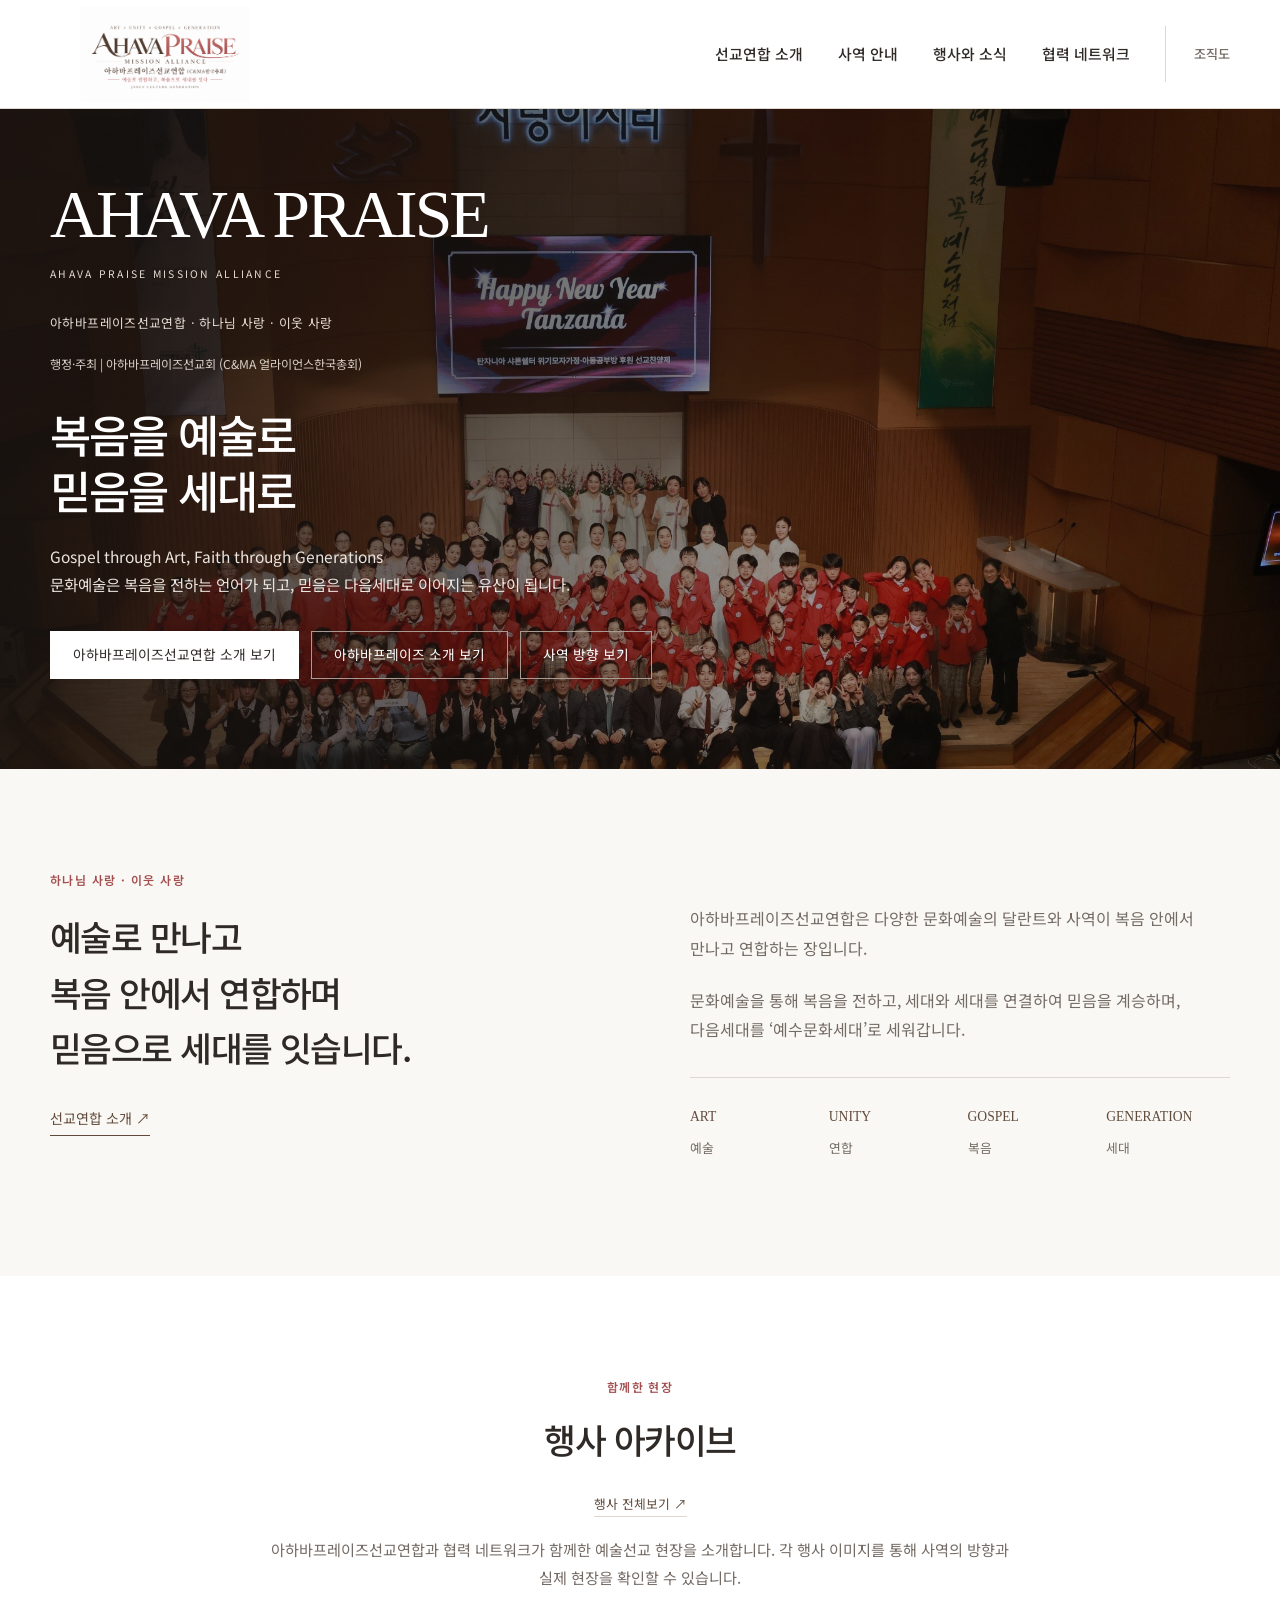
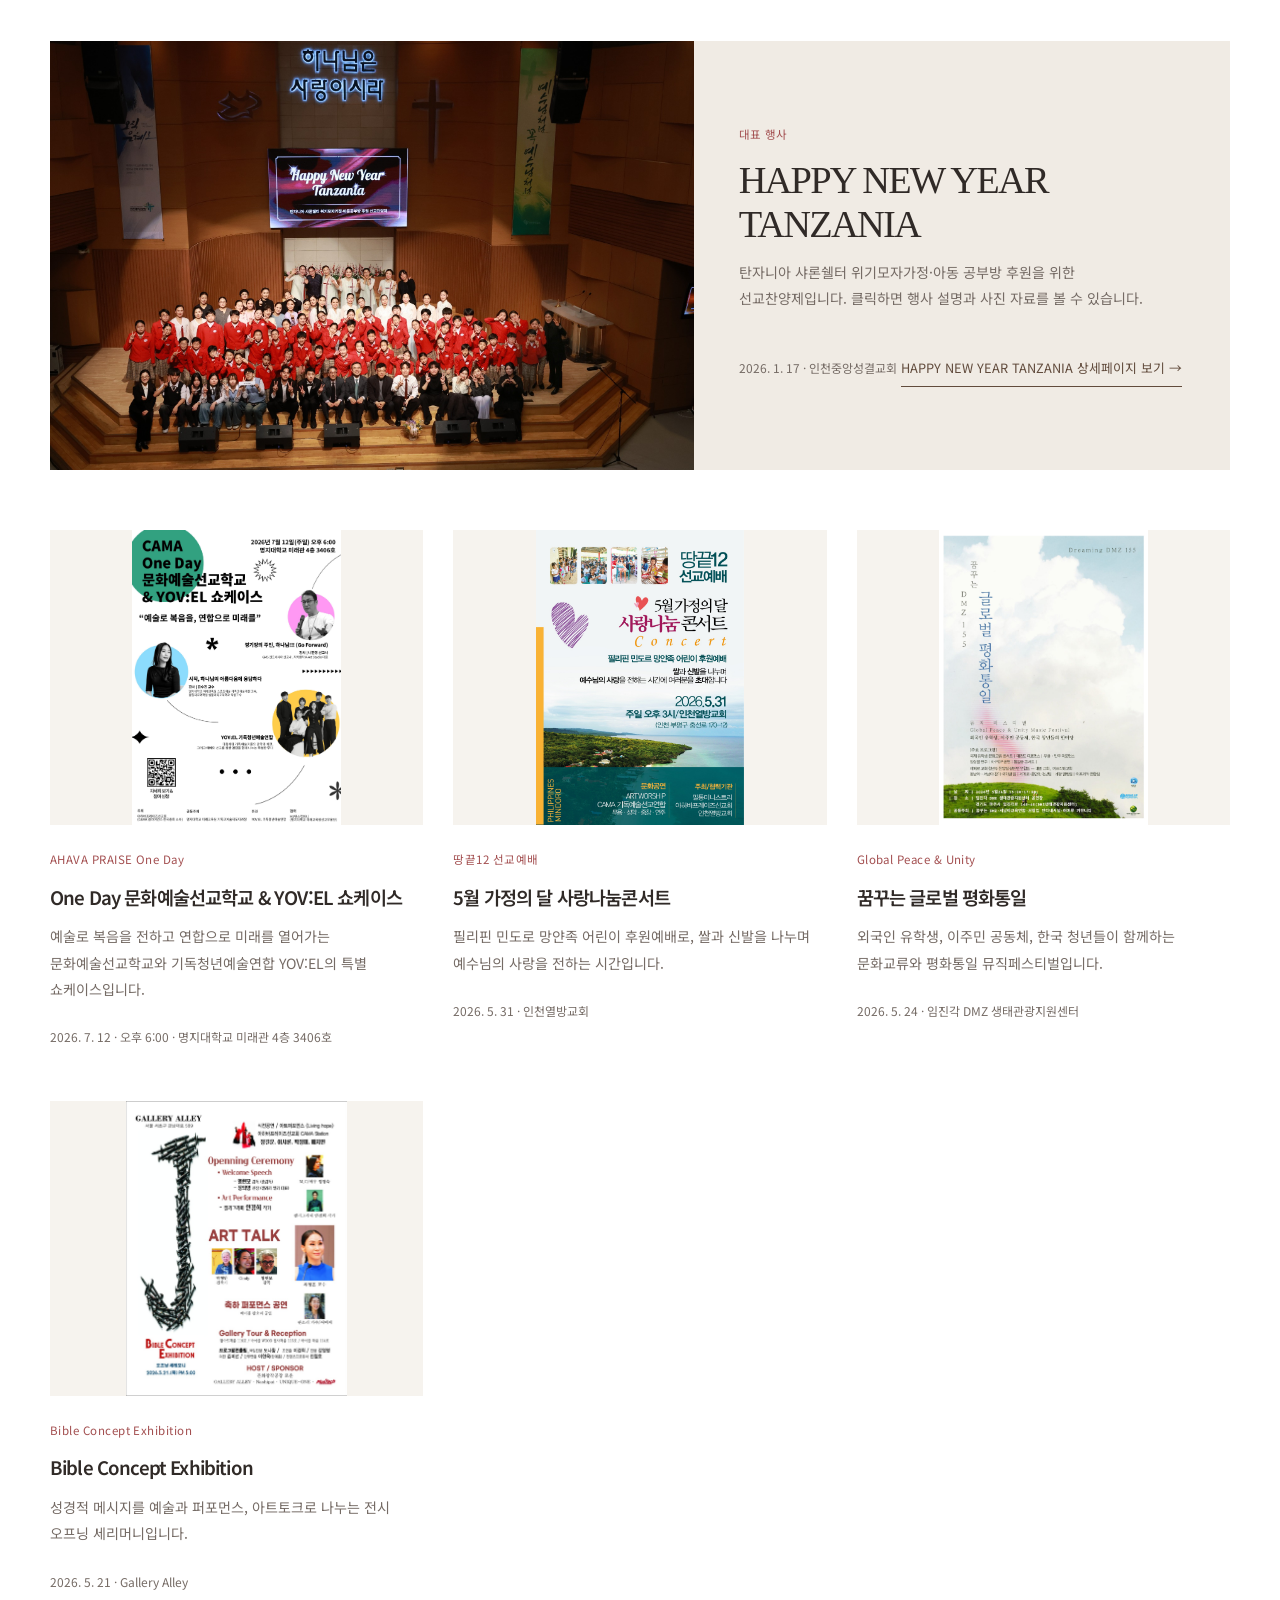
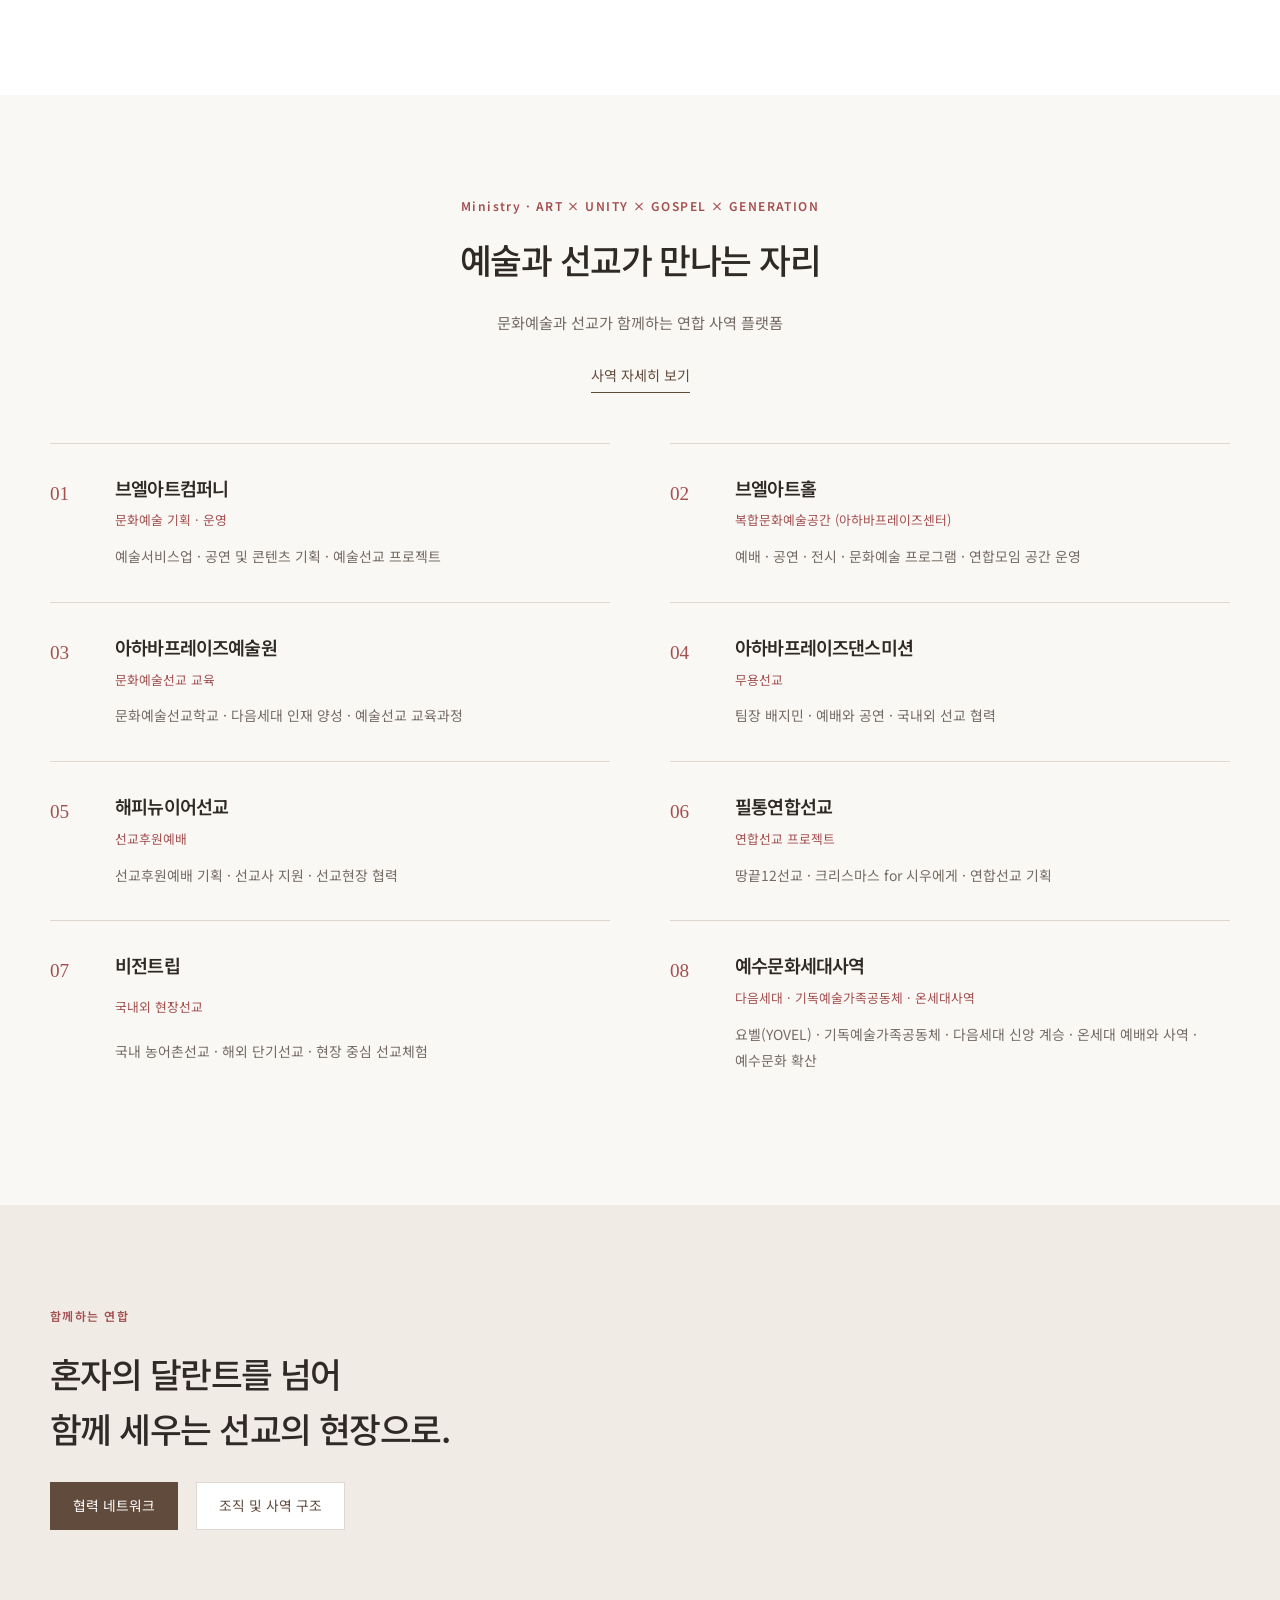
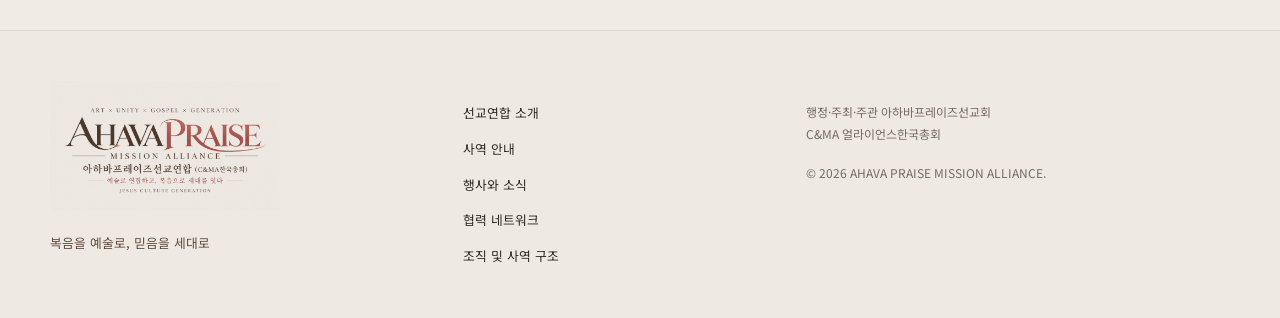
==== commit 54f7916f: "Refine Ahava site navigation and organization layout" ====
--- a/index.html
+++ b/index.html
@@ -18,35 +18,18 @@
 <body>
   <a class="skip-link" href="#main">본문 바로가기</a>
 
-  <header class="site-header" id="top">
+    <header class="site-header" id="top">
     <nav class="nav container" aria-label="주요 메뉴">
-      <a class="brand" href="#top" aria-label="아하바프레이즈선교연합 홈">
-        <img class="brand-logo" src="assets/ahava-praise-logo.png" alt="아하바프레이즈선교연합 로고" />
-      </a>
-      <button class="nav-toggle" type="button" aria-expanded="false" aria-controls="nav-menu">
-        <span></span><span></span><span></span>
-        <span class="sr-only">메뉴 열기</span>
-      </button>
+      <a class="brand" href="index.html" aria-label="아하바프레이즈선교연합 홈"><img class="brand-logo" src="assets/ahava-praise-logo.png" alt="AHAVA PRAISE 아하바프레이즈선교연합" /></a>
+      <button class="nav-toggle" type="button" aria-expanded="false" aria-controls="nav-menu"><span></span><span></span><span></span><span class="sr-only">메뉴 열기</span></button>
       <div class="nav-menu" id="nav-menu">
-        <a href="#about">소개</a>
-        <a href="#vision">비전</a>
-        <a href="#ministry">사역</a>
-        <a href="#history">연혁</a>
-        <div class="nav-dropdown">
-          <a class="dropdown-trigger" href="#event-archive">행사 아카이브</a>
-          <div class="dropdown-menu" aria-label="행사 아카이브 하위 메뉴">
-            <a href="#event-archive">행사 소개</a>
-            <a href="one-day-cultural-mission-school.html">One Day 문화예술선교학교</a>
-            <a href="happy-new-year-tanzania.html">HAPPY NEW YEAR TANZANIA</a>
-          </div>
-        </div>
-        <a href="#partners">협력단체</a><a href="organization.html">조직 및 사역 구조</a>
+        <div class="nav-dropdown"><a href="about.html" class="dropdown-trigger">선교연합 소개</a><div class="dropdown-menu"><a href="about.html#about">소개</a><a href="about.html#vision">비전과 사명</a><a href="about.html#history">걸어온 길</a><a href="organization.html">조직 및 사역 구조</a></div></div>
+        <a href="ministries.html">사역 안내</a><a href="archive.html">행사와 소식</a><a href="partners.html">협력 네트워크</a><a href="organization.html" class="nav-organization">조직도</a>
       </div>
     </nav>
   </header>
 
-  <main id="main">
-    <section class="hero section-pad">
+  <main id="main"><section class="hero section-pad">
       <div class="container hero-grid">
         <div class="hero-copy reveal">
           <div class="hero-brand-lockup" aria-label="아하바프레이즈선교연합 AHAVA PRAISE MISSION ALLIANCE">
@@ -61,198 +44,16 @@
             문화예술은 복음을 전하는 언어가 되고, 믿음은 다음세대로 이어지는 유산이 됩니다.
           </p>
           <div class="hero-actions">
-            <a class="btn btn-primary" href="#about">아하바프레이즈선교연합 소개 보기</a>
-            <a class="btn btn-secondary" href="#ahava">아하바프레이즈 소개 보기</a>
-            <a class="btn btn-secondary" href="#ministry">사역 방향 보기</a>
-          </div>
-          <div class="hero-stats" aria-label="아하바프레이즈선교연합 핵심 키워드">
-            <div><strong>ART</strong><span>예술</span></div>
-            <div><strong>UNITY</strong><span>연합</span></div>
-            <div><strong>GOSPEL</strong><span>복음</span></div>
-            <div><strong>GENERATION</strong><span>세대</span></div>
+            <a class="btn btn-primary" href="about.html">아하바프레이즈선교연합 소개 보기</a>
+            <a class="btn btn-secondary" href="about.html#ahava">아하바프레이즈 소개 보기</a>
+            <a class="btn btn-secondary" href="ministries.html">사역 방향 보기</a>
           </div>
         </div>
       </div>
-    </section>
-
-    <section class="intro-band" aria-label="아하바프레이즈선교연합 핵심 문장">
-      <div class="container intro-band-inner">
-        <p>ART × UNITY × GOSPEL × GENERATION</p>
-        <span></span>
-        <p>예술로 만나고 복음 안에서 연합하며 믿음으로 세대를 잇습니다</p>
-      </div>
-    </section>
-
-    <section class="section-pad" id="about">
-      <div class="container two-col">
-        <div class="section-heading reveal">
-          <h2 class="about-title">ABOUT AHAVA PRAISE</h2>
-        </div>
-        <div class="rich-text reveal delay-1">
-          <p>
-            <strong>아하바프레이즈선교연합</strong>(AHAVA PRAISE MISSION ALLIANCE)은 다양한 문화예술의 달란트와 사역이 복음 안에서 만나고 연합하는 장입니다. 아하바프레이즈선교회(C&amp;MA 얼라이언스한국총회)가 행정·주최·주관 단체로 함께합니다.
-          </p>
-          <p>
-            문화예술을 통해 복음을 전하고, 세대와 세대를 연결하여 믿음을 계승하며, 다음세대를 <strong>‘예수문화세대’</strong>로 세워가는 것을 비전으로 합니다.
-          </p>
-          <dl class="alliance-facts">
-            <div><dt>연합활동명</dt><dd>아하바프레이즈선교연합</dd></div>
-            <div><dt>행정·주최·주관단체</dt><dd>아하바프레이즈선교회 (C&amp;MA 얼라이언스한국총회)</dd></div>
-            <div><dt>사역 형태</dt><dd>국내외 선교 및 문화예술선교 연합</dd></div>
-            <div><dt>핵심 비전</dt><dd>복음을 예술로, 믿음을 세대로</dd></div>
-            <div><dt>운영 방향</dt><dd>연합 · 협력 · 양육 · 파송</dd></div>
-          </dl>
-          <div class="link-actions">
-            <a class="text-link" href="https://www.bonhd.net/news/articleView.html?idxno=18332" target="_blank" rel="noopener noreferrer">아하바프레이즈선교연합 관련 기사 보기</a>
-          </div>
-        </div>
-      </div>
-
-      <div class="container cards-grid name-grid">
-        <article class="card reveal">
-          <span class="card-icon">A</span>
-          <h3>ART</h3>
-          <p>문화예술의 달란트로 복음을 전하는 창조적 표현</p>
-        </article>
-        <article class="card reveal delay-1">
-          <span class="card-icon">U</span>
-          <h3>UNITY</h3>
-          <p>다양한 문화예술의 달란트와 사역이 복음 안에서 만나고 연합하는 장</p>
-        </article>
-        <article class="card reveal delay-2">
-          <span class="card-icon">G</span>
-          <h3>GOSPEL</h3>
-          <p>하나님 사랑과 이웃 사랑을 실천하며 복음을 전파하는 사명</p>
-        </article>
-        <article class="card reveal delay-3">
-          <span class="card-icon">G</span>
-          <h3>GENERATION</h3>
-          <p>세대와 세대를 연결하여 믿음을 계승하고 다음세대를 ‘예수문화세대’로 세우는 사역</p>
-        </article>
-      </div>
-    </section>
-
-    <section class="section-pad ahava-section" id="ahava">
-      <div class="container two-col">
-        <div class="section-heading reveal">
-          <p class="eyebrow">About Ahava Praise</p>
-          <h2>아하바프레이즈선교회</h2>
-        </div>
-        <div class="rich-text reveal delay-1">
-          <p>
-            2016년 ‘아하바(AHAVA, 하나님의 사랑)’와 ‘프레이즈(PRAISE, 찬양)’를 담아 아하바프레이즈선교회를 설립하고, 십자가 복음 안에서 하나님 사랑(수직적 관계)과 이웃 사랑(수평적 관계)으로 하나 되어 그 능력과 가능성을 실현하며, 세대와 민족 간의 문화적 단절을 넘어 땅끝 자녀들에게까지 온전한 믿음의 전수를 이루는 것을 사명으로 합니다.
-          </p>
-          <p>
-            아하바프레이즈선교회는 다양한 문화예술의 달란트와 사역이 복음 안에서 만나고 연합할 수 있는 장을 만들어갑니다. 문화예술을 통해 복음을 전하고, 세대와 세대를 연결하여 믿음을 계승하며, 다음세대를 ‘예수문화세대’로 세워가는 것을 비전으로 합니다.
-          </p>
-        </div>
-      </div>
-    </section>
-
-    <section class="section-pad section-deep" id="vision">
-      <div class="container vision-grid">
-        <div class="vision-art reveal">
-          <img src="assets/mission-visual.svg" alt="예배, 예술, 선교, 연합이 연결되는 추상 네트워크 이미지" />
-        </div>
-        <div class="reveal delay-1">
-          <p class="eyebrow">Vision</p>
-          <h2>복음을 예술로,<br />믿음을 세대로</h2>
-          <p class="vision-translation">Gospel through Art, Faith through Generations</p>
-          <p>문화예술은 복음을 전하는 언어가 되고,<br />믿음은 다음세대로 이어지는 유산이 됩니다.</p>
-          <div class="vision-list">
-            <article>
-              <span>01</span>
-              <div>
-                <h3>복음과 예술의 조화로운 결합</h3>
-                <p>기독교적 진리와 현대 문화예술을 조화롭게 융합한 참여적 콘텐츠와 현장을 연구·지원하여 세상을 향한 복음과 선교, 예배와 섬김의 도구가 되도록 합니다.</p>
-                <blockquote>“하나님이 세상을 이처럼 사랑하사 독생자를 주셨으니 이는 그를 믿는 자마다 멸망하지 않고 영생을 얻게 하려 하심이라” <cite>요한복음 3:16</cite></blockquote>
-              </div>
-            </article>
-            <article>
-              <span>02</span>
-              <div>
-                <h3>예수문화세대의 계승과 문화 회복</h3>
-                <p>부모세대와 자녀세대가 함께 예배하고, 예술로 복음을 전하는 예수문화세대를 세워가며 하나님의 창조질서와 문화회복의 사명을 이어갑니다.</p>
-                <blockquote>“모든 것이 합력하여 선을 이루느니라.” <cite>로마서 8:28</cite></blockquote>
-              </div>
-            </article>
-          </div>
-        </div>
-      </div>
-    </section>
-
-    <section class="section-pad" id="ministry">
-      <div class="container centered-heading reveal"><p class="eyebrow">Ministry · ART × UNITY × GOSPEL × GENERATION</p><h2>사역분과 (8개)</h2><p>문화예술과 선교가 함께하는 연합 사역 플랫폼</p><a class="text-link" href="organization.html">조직 및 사역 구조 보기</a></div>
-      <div class="container ministry-grid">
-        <article class="ministry-card reveal"><span>01</span><h3>브엘아트컴퍼니</h3><p class="en">문화예술 기획 · 운영</p><p>예술서비스업 · 공연 및 콘텐츠 기획 · 예술선교 프로젝트</p></article>
-        <article class="ministry-card reveal"><span>02</span><h3>브엘아트홀</h3><p class="en">복합문화예술공간 (아하바프레이즈센터)</p><p>예배 · 공연 · 전시 · 문화예술 프로그램 · 연합모임 공간 운영</p></article>
-        <article class="ministry-card reveal"><span>03</span><h3>아하바프레이즈예술원</h3><p class="en">문화예술선교 교육</p><p>문화예술선교학교 · 다음세대 인재 양성 · 예술선교 교육과정</p></article>
-        <article class="ministry-card reveal"><span>04</span><h3>아하바프레이즈댄스미션</h3><p class="en">무용선교</p><p>팀장 배지민 · 예배와 공연 · 국내외 선교 협력</p></article>
-        <article class="ministry-card reveal"><span>05</span><h3>해피뉴이어선교</h3><p class="en">선교후원예배</p><p>선교후원예배 기획 · 선교사 지원 · 선교현장 협력</p></article>
-        <article class="ministry-card reveal"><span>06</span><h3>필통연합선교</h3><p class="en">연합선교 프로젝트</p><p>땅끝12선교 · 크리스마스 for 시우에게 · 연합선교 기획</p></article>
-        <article class="ministry-card reveal"><span>07</span><h3>비전트립</h3><p class="en">국내외 현장선교</p><p>국내 농어촌선교 · 해외 단기선교 · 현장 중심 선교체험</p></article>
-        <article class="ministry-card reveal"><span>08</span><h3>예수문화세대사역</h3><p class="en">다음세대 · 기독예술가족공동체 · 온세대사역</p><p>요벨(YOVEL) · 기독예술가족공동체 · 다음세대 신앙 계승 · 온세대 예배와 사역 · 예수문화 확산</p></article>
-      </div>
-    </section>
-
-    <section class="section-pad history-section" id="history">
-      <div class="container two-col top-align">
-        <div class="section-heading reveal sticky-heading">
-          <p class="eyebrow">History</p>
-          <h2>2016년부터 이어온 예술선교의 발걸음</h2>
-          <p>문화선교 기획과 선교예배, 후원 콘서트, 다음세대 프로그램, 국내외 현장 사역을 이어왔습니다.</p>
-        </div>
-        <div class="timeline reveal delay-1">
-          <article>
-            <time>2016–2022</time>
-            <h3>문화선교 기획 및 협력</h3>
-            <ul>
-              <li>필통미니스트리 문화선교 기획 및 협력</li>
-              <li>「크리스마스 for 시리아 ‘시우에게’」 시리아·우크라이나 전쟁 난민 어린이 후원 콘서트</li>
-              <li>에티오피아 어린이를 위한 영종도 필통콘서트</li>
-              <li>「꿈을 경험하라」 다음세대를 위한 원데이 수련회</li>
-              <li>「땅끝12선교」 매월 한 나라, 12달 12제자 나눔선교 후원 및 선교예배</li>
-            </ul>
-          </article>
-          <article>
-            <time>2023</time>
-            <h3>재난과 열방을 위한 선교예배</h3>
-            <ul>
-              <li>튀르키예·시리아 대지진 피해 선교예배</li>
-              <li>인도를 위한 음악콘서트</li>
-              <li>「시우에게」 후원음악제</li>
-            </ul>
-          </article>
-          <article>
-            <time>2024</time>
-            <h3>교육·지역·성탄 문화사역</h3>
-            <ul>
-              <li>라오스 반동초등학교 학습교구 지원</li>
-              <li>멕시코 원주민학교 놀이터 지원 선교예배</li>
-              <li>세종시 성탄트리 문화축제 및 서울 빈민 성탄콘서트</li>
-            </ul>
-          </article>
-          <article>
-            <time>2025–현재</time>
-            <h3>아하바프레이즈선교연합 활동명 사용과 연합 확장</h3>
-            <ul>
-              <li>선한목자선교회 일본 도쿄 문화선교</li>
-              <li>서울역 노숙·쪽방 어르신 효사랑잔치</li>
-              <li>국회의사당 전국노인선교협회 예배</li>
-              <li>CTS아트홀 허태회 목사 40주년 찬양치유집회</li>
-              <li>철원 잠곡교회 「효사랑 고향마을잔치」 외 다수 선교연합 기획 협력</li>
-              <li>아하바프레이즈선교연합, AHAVA PRAISE MISSION ALLIANCE의 이름으로 연합 사역을 이어갑니다.</li>
-            </ul>
-          </article>
-        </div>
-      </div>
-    </section>
-
-
-    <section class="section-pad event-section" id="event-archive">
+    </section><section class="home-introduction section-pad" id="about"><div class="container home-intro-grid"><div><p class="eyebrow">하나님 사랑 · 이웃 사랑</p><h2>예술로 만나고<br />복음 안에서 연합하며<br />믿음으로 세대를 잇습니다.</h2><a class="text-link" href="about.html">선교연합 소개 ↗</a></div><div><p>아하바프레이즈선교연합은 다양한 문화예술의 달란트와 사역이 복음 안에서 만나고 연합하는 장입니다.</p><p>문화예술을 통해 복음을 전하고, 세대와 세대를 연결하여 믿음을 계승하며, 다음세대를 ‘예수문화세대’로 세워갑니다.</p><dl class="intro-values"><div><dt>ART</dt><dd>예술</dd></div><div><dt>UNITY</dt><dd>연합</dd></div><div><dt>GOSPEL</dt><dd>복음</dd></div><div><dt>GENERATION</dt><dd>세대</dd></div></dl></div></div></section><section class="section-pad event-section" id="event-archive">
       <div class="container centered-heading reveal">
-        <p class="eyebrow">Event Archive</p>
-        <h2>행사 아카이브</h2>
+        <p class="eyebrow">함께한 현장</p>
+        <h2>행사 아카이브</h2><a class="section-more" href="archive.html">행사 전체보기 ↗</a>
         <p>아하바프레이즈선교연합과 협력 네트워크가 함께한 예술선교 현장을 소개합니다. 각 행사 이미지를 통해 사역의 방향과 실제 현장을 확인할 수 있습니다.</p>
       </div>
 
@@ -308,47 +109,25 @@
           </div>
         </article>
       </div>
-    </section>
+    </section><section class="section-pad" id="ministry">
+      <div class="container centered-heading reveal"><p class="eyebrow">Ministry · ART × UNITY × GOSPEL × GENERATION</p><h2>예술과 선교가 만나는 자리</h2><p>문화예술과 선교가 함께하는 연합 사역 플랫폼</p><a class="text-link" href="ministries.html">사역 자세히 보기</a></div>
+      <div class="container ministry-grid">
+        <article class="ministry-card reveal"><span>01</span><h3>브엘아트컴퍼니</h3><p class="en">문화예술 기획 · 운영</p><p>예술서비스업 · 공연 및 콘텐츠 기획 · 예술선교 프로젝트</p></article>
+        <article class="ministry-card reveal"><span>02</span><h3>브엘아트홀</h3><p class="en">복합문화예술공간 (아하바프레이즈센터)</p><p>예배 · 공연 · 전시 · 문화예술 프로그램 · 연합모임 공간 운영</p></article>
+        <article class="ministry-card reveal"><span>03</span><h3>아하바프레이즈예술원</h3><p class="en">문화예술선교 교육</p><p>문화예술선교학교 · 다음세대 인재 양성 · 예술선교 교육과정</p></article>
+        <article class="ministry-card reveal"><span>04</span><h3>아하바프레이즈댄스미션</h3><p class="en">무용선교</p><p>팀장 배지민 · 예배와 공연 · 국내외 선교 협력</p></article>
+        <article class="ministry-card reveal"><span>05</span><h3>해피뉴이어선교</h3><p class="en">선교후원예배</p><p>선교후원예배 기획 · 선교사 지원 · 선교현장 협력</p></article>
+        <article class="ministry-card reveal"><span>06</span><h3>필통연합선교</h3><p class="en">연합선교 프로젝트</p><p>땅끝12선교 · 크리스마스 for 시우에게 · 연합선교 기획</p></article>
+        <article class="ministry-card reveal"><span>07</span><h3>비전트립</h3><p class="en">국내외 현장선교</p><p>국내 농어촌선교 · 해외 단기선교 · 현장 중심 선교체험</p></article>
+        <article class="ministry-card reveal"><span>08</span><h3>예수문화세대사역</h3><p class="en">다음세대 · 기독예술가족공동체 · 온세대사역</p><p>요벨(YOVEL) · 기독예술가족공동체 · 다음세대 신앙 계승 · 온세대 예배와 사역 · 예수문화 확산</p></article>
+      </div>
+    </section><section class="home-network section-pad"><div class="container"><p class="eyebrow">함께하는 연합</p><h2>혼자의 달란트를 넘어<br />함께 세우는 선교의 현장으로.</h2><div class="link-actions"><a class="btn btn-primary" href="partners.html">협력 네트워크</a><a class="btn btn-secondary" href="organization.html">조직 및 사역 구조</a></div></div></section></main>
 
-    <section class="section-pad" id="partners">
-      <div class="container centered-heading reveal">
-        <p class="eyebrow">Host &amp; Partners</p>
-        <h2>행정 주최 단체와 협력 네트워크</h2>
-        <p>아하바프레이즈선교연합은 아하바프레이즈선교회가 주관·주최 및 행정 주최 단체로 함께하고, 다양한 교회·선교단체·예술단체·기업과 함께 예술선교의 현장을 만들어갑니다.</p>
-      </div>
-      <div class="container host-card reveal delay-1" aria-label="행정 주최 단체">
-        <span class="host-label">행정 주최 단체</span>
-        <h3>아하바프레이즈선교회</h3>
-        <p>C&amp;MA 얼라이언스 한국총회 소속 · 아하바프레이즈선교연합 주관·주최</p>
-        <a class="host-link" href="https://www.youtube.com/@%EC%95%84%ED%95%98%EB%B0%94%ED%94%84%EB%A0%88%EC%9D%B4%EC%A6%88%EC%84%A0%EA%B5%90%ED%9A%8C" target="_blank" rel="noopener noreferrer">YouTube 채널 보기</a>
-      </div>
-      <div class="container partners-grid reveal delay-2" aria-label="협력단체">
-        <a href="https://booking.naver.com/booking/10/bizes/994505?tr=bnm&amp;area=plt&amp;map-search=1" target="_blank" rel="noopener noreferrer">브엘아트컴퍼니<br /><small>브엘아트홀 · 예약 페이지</small></a>
-        <span>아하바프레이즈댄스미션<br /><small>무용선교 · 국내외 선교 협력</small></span>
-        <span>MJ댄스컴퍼니<br /><small>명지대미래교육원 선교무용단</small></span>
-        <a href="https://www.instagram.com/yovel_yearofvictory?igsh=MTR1aG5zZWEyZDBpNg==" target="_blank" rel="noopener noreferrer">요벨 YOV:EL<br /><small>기독예술청년연합 · Instagram</small></a>
-        <span>필통미니스트리<br /><small>위디선교회 파송</small></span>
-        <span class="partner-card-haengisai"><strong>행이사이</strong><small>그리스도의 교회 · 선교협력</small><a class="partner-photo-link" href="haengisai.html">사진 보기</a></span>
-        <span>토브 앙상블<br /><small>찬양 선교 중창단</small></span>
-        <span>㈜뉴트리케어<br /><small>협력기업</small></span>
-        <span class="partner-card-advisor"><strong>농어촌국내외선교 협력위원</strong><small>신정배 전도사 · 이기자 사모</small><a class="partner-photo-link" href="rural-mission-advisors.html">위촉장 보기</a></span>
-        <span class="partner-card-culture-advisors"><strong>문화예술선교 자문위원</strong><small>김수진 교수 (명지대학교)<br />나진영 선교사 (GMS 인도네시아 선교사, 자카르타 K-Art 대표)<br />배애리 선교사 (노아 인도네시아)</small><a class="partner-photo-link" href="culture-arts-advisors.html">위촉장 보기</a></span>
-        <span class="partner-card-dmz"><strong>꿈꾸는 DMZ155</strong><small>DMZ155 Peace Walk 100일 프로젝트 · 평화·생명 공동선언</small><a class="partner-photo-link" href="dreaming-dmz155.html">사진 보기</a></span>
-        <span>느디님사람들<br /><small>비영리공익법인</small></span>
-      </div>
-    </section>
-  </main>
-
-  <footer class="site-footer">
-    <div class="container footer-inner">
-      <div class="footer-brand">
-        <span class="footer-logo-shell">
-          <img class="footer-logo" src="assets/ahava-praise-logo.png" alt="아하바프레이즈선교연합 로고" />
-        </span>
-      </div>
-      <p>© <span id="year"></span> 아하바프레이즈선교연합. All rights reserved.</p>
-    </div>
-  </footer>
+    <footer class="site-footer"><div class="container footer-inner">
+    <div class="footer-brand"><img class="footer-logo" src="assets/ahava-praise-logo.png" alt="아하바프레이즈선교연합 로고" /><p>복음을 예술로, 믿음을 세대로</p></div>
+    <div class="footer-links"><a href="about.html">선교연합 소개</a><a href="ministries.html">사역 안내</a><a href="archive.html">행사와 소식</a><a href="partners.html">협력 네트워크</a><a href="organization.html">조직 및 사역 구조</a></div>
+    <div class="footer-meta"><p>행정·주최·주관 아하바프레이즈선교회<br />C&amp;MA 얼라이언스한국총회</p><p>© <span id="year"></span> AHAVA PRAISE MISSION ALLIANCE.</p></div>
+  </div></footer>
 
   <button class="top-button" type="button" aria-label="맨 위로 이동">↑</button>
 
--- a/style.css
+++ b/style.css
@@ -1,1212 +1,17 @@
-:root {
-  --navy-950: #071326;
-  --navy-900: #0b1b31;
-  --navy-800: #0e2442;
-  --navy-700: #142f55;
-  --gold-500: #cfa85a;
-  --gold-300: #f1dba2;
-  --beige-100: #fff9ec;
-  --beige-200: #f6edda;
-  --olive-400: #9fb792;
-  --text: #172033;
-  --muted: #657085;
-  --line: rgba(15, 33, 58, 0.12);
-  --shadow: 0 24px 70px rgba(4, 18, 38, 0.16);
-  --radius-lg: 32px;
-  --radius-md: 22px;
-  --container: 1160px;
-}
-
-* { box-sizing: border-box; }
-html { scroll-behavior: smooth; }
-body {
-  margin: 0;
-  font-family: "Pretendard", "Apple SD Gothic Neo", "Noto Sans KR", system-ui, -apple-system, BlinkMacSystemFont, "Segoe UI", sans-serif;
-  color: var(--text);
-  background: var(--beige-100);
-  line-height: 1.68;
-  word-break: keep-all;
-}
-img { max-width: 100%; display: block; }
-a { color: inherit; text-decoration: none; }
-ul { padding-left: 1.15rem; }
-.container { width: min(var(--container), calc(100% - 40px)); margin: 0 auto; }
-.section-pad { padding: 112px 0; }
-.skip-link, .sr-only {
-  position: absolute; width: 1px; height: 1px; padding: 0; margin: -1px; overflow: hidden;
-  clip: rect(0, 0, 0, 0); white-space: nowrap; border: 0;
-}
-.skip-link:focus { width: auto; height: auto; margin: 12px; padding: 8px 12px; background: #fff; z-index: 9999; clip: auto; }
-
-.site-header {
-  position: sticky;
-  top: 0;
-  z-index: 100;
-  background: rgba(255, 249, 236, 0.78);
-  backdrop-filter: blur(18px);
-  border-bottom: 1px solid rgba(207, 168, 90, 0.18);
-}
-.nav { height: 82px; display: flex; align-items: center; justify-content: space-between; gap: 28px; }
-.brand { display: inline-flex; align-items: center; min-width: 235px; line-height: 0; }
-.brand-logo { display: block; height: clamp(40px, 4.2vw, 56px); width: auto; max-width: min(240px, 28vw); }
-.nav-menu { display: flex; align-items: center; gap: 26px; font-weight: 700; color: #263044; }
-.nav-menu a { position: relative; }
-.nav-menu a:not(.nav-cta)::after { content: ""; position: absolute; left: 0; right: 0; bottom: -8px; height: 2px; background: var(--gold-500); transform: scaleX(0); transform-origin: right; transition: transform .25s ease; }
-.nav-menu a:hover::after { transform: scaleX(1); transform-origin: left; }
-.nav-dropdown { position: relative; }
-.dropdown-menu {
-  position: absolute;
-  top: calc(100% + 16px);
-  left: 50%;
-  min-width: 230px;
-  padding: 12px;
-  border-radius: 18px;
-  background: rgba(255,249,236,.98);
-  border: 1px solid rgba(207,168,90,.26);
-  box-shadow: var(--shadow);
-  transform: translateX(-50%) translateY(-8px);
-  opacity: 0;
-  visibility: hidden;
-  pointer-events: none;
-  transition: .22s ease;
-}
-.dropdown-menu a { display: block; padding: 10px 12px; border-radius: 12px; font-size: .92rem; }
-.dropdown-menu a:hover { background: rgba(207,168,90,.14); }
-.nav-dropdown:hover .dropdown-menu,
-.nav-dropdown:focus-within .dropdown-menu {
-  opacity: 1;
-  visibility: visible;
-  pointer-events: auto;
-  transform: translateX(-50%) translateY(0);
-}
-.nav-cta { padding: 10px 17px; border-radius: 999px; color: #fff; background: var(--navy-800); box-shadow: 0 10px 30px rgba(14, 36, 66, 0.16); }
-.nav-toggle { display: none; width: 42px; height: 42px; border: 0; background: transparent; padding: 8px; }
-.nav-toggle span:not(.sr-only) { display: block; height: 2px; margin: 6px 0; background: var(--navy-800); transition: .25s; }
-
-.hero {
-  position: relative;
-  min-height: calc(100vh - 82px);
-  display: flex;
-  align-items: center;
-  overflow: hidden;
-  color: #fff;
-  background:
-    linear-gradient(90deg, rgba(7, 19, 38, 0.88) 0%, rgba(7, 19, 38, 0.64) 43%, rgba(7, 19, 38, 0.18) 78%),
-    linear-gradient(180deg, rgba(7, 19, 38, 0.2), rgba(7, 19, 38, 0.46)),
-    url("assets/events/hnyt-hero-background.jpg") center center / cover no-repeat;
-}
-.hero::before {
-  content: "";
-  position: absolute;
-  inset: 0;
-  background-image: url("assets/pattern.svg");
-  opacity: .16;
-  pointer-events: none;
-}
-.hero-grid { position: relative; display: grid; grid-template-columns: minmax(0, 720px); gap: 0; align-items: center; justify-content: start; }
-.hero-copy { max-width: 610px; padding: 34px; border-radius: 32px; background: rgba(7, 19, 38, 0.34); border: 1px solid rgba(255, 248, 230, 0.18); box-shadow: 0 28px 80px rgba(0,0,0,.18); backdrop-filter: blur(7px); }
-.eyebrow { margin: 0 0 14px; color: var(--gold-500); font-weight: 900; letter-spacing: 0.14em; text-transform: uppercase; font-size: 0.82rem; }
-.hero .eyebrow { color: #f1dba2; }
-.hero-host { display: inline-flex; align-items: center; margin: 0 0 18px; padding: 8px 14px; border-radius: 999px; color: #fff8e6; background: rgba(255,255,255,.12); border: 1px solid rgba(241,219,162,.45); font-weight: 900; letter-spacing: -0.01em; box-shadow: 0 12px 28px rgba(4,18,38,.15); }
-h1, h2, h3, p { margin-top: 0; }
-h1 {
-  color: var(--navy-900);
-  font-size: clamp(2.45rem, 5vw, 4.8rem);
-  line-height: 1.08;
-  letter-spacing: -0.055em;
-  margin-bottom: 24px;
-}
-.hero h1 { color: #fff8e6; font-size: clamp(2.05rem, 3.65vw, 3.65rem); line-height: 1.12; text-wrap: balance; }
-h2 { color: var(--navy-900); font-size: clamp(2.1rem, 4vw, 4rem); line-height: 1.16; letter-spacing: -0.055em; margin-bottom: 22px; }
-h3 { color: var(--navy-800); font-size: 1.25rem; line-height: 1.32; margin-bottom: 10px; }
-.lead { font-size: 1.14rem; color: #3c4658; max-width: 650px; }
-.hero .lead { color: #f5ead5; font-size: 1.05rem; max-width: 640px; }
-.hero-actions { display: flex; gap: 13px; flex-wrap: wrap; margin: 30px 0 30px; }
-.btn { display: inline-flex; align-items: center; justify-content: center; min-height: 52px; padding: 0 22px; border-radius: 999px; font-weight: 900; transition: transform .22s ease, box-shadow .22s ease, background .22s ease; }
-.btn:hover { transform: translateY(-2px); }
-.btn-primary { color: #fff; background: var(--navy-800); box-shadow: 0 18px 42px rgba(14, 36, 66, 0.24); }
-.hero .btn-primary { color: var(--navy-950); background: var(--gold-300); box-shadow: 0 18px 42px rgba(0,0,0,.22); }
-.btn-secondary { color: var(--navy-800); background: rgba(255, 255, 255, 0.76); border: 1px solid rgba(207, 168, 90, 0.3); }
-.hero .btn-secondary { color: #fff8e6; background: rgba(255,255,255,.12); border: 1px solid rgba(255,248,230,.34); }
-.hero-stats { display: grid; grid-template-columns: repeat(4, 1fr); gap: 12px; max-width: 650px; }
-.hero-stats div { padding: 14px 12px; border-radius: 18px; background: rgba(255,255,255,.12); border: 1px solid rgba(255,248,230,.18); }
-.hero-stats strong { display: block; color: #fff8e6; font-size: .9rem; }
-.hero-stats span { color: #dce5f3; font-size: .82rem; }
-.hero-art { display: none; }
-.hero-art img { border-radius: 48px; }
-.hero-photo-frame img { width: 100%; aspect-ratio: 4 / 5; object-fit: cover; object-position: center top; }
-
-.intro-band { background: var(--navy-900); color: #fff; }
-.intro-band-inner { min-height: 92px; display: flex; align-items: center; justify-content: center; gap: 22px; text-align: center; }
-.intro-band p { margin: 0; font-weight: 800; letter-spacing: -0.02em; }
-.intro-band span { width: 8px; height: 8px; border-radius: 50%; background: var(--gold-500); flex: none; }
-
-.two-col { display: grid; grid-template-columns: 0.82fr 1.18fr; gap: 70px; align-items: start; }
-.top-align { align-items: start; }
-.about-title {
-  margin: 0;
-  font-size: clamp(3.2rem, 5vw, 5.4rem);
-  line-height: .92;
-  letter-spacing: -.065em;
-  color: var(--navy-900);
-  white-space: nowrap;
-}
-.ahava-section { background: linear-gradient(180deg, #fff 0%, #fff9ec 100%); }
-.section-heading p:not(.eyebrow), .centered-heading p { color: var(--muted); font-size: 1.05rem; }
-.rich-text { font-size: 1.12rem; color: #3d475a; }
-.rich-text strong { color: var(--navy-800); }
-.link-actions { margin-top: 20px; display: flex; flex-wrap: wrap; gap: 10px; }
-.text-link {
-  display: inline-flex;
-  align-items: center;
-  min-height: 42px;
-  padding: 0 16px;
-  border-radius: 999px;
-  background: rgba(207,168,90,.14);
-  border: 1px solid rgba(207,168,90,.32);
-  color: var(--navy-800);
-  font-weight: 900;
-}
-.text-link::after { content: "↗"; margin-left: 8px; font-size: .88em; }
-.cards-grid { display: grid; grid-template-columns: repeat(4, 1fr); gap: 18px; margin-top: 48px; }
-.card { background: #fff; border: 1px solid var(--line); border-radius: var(--radius-md); padding: 28px; box-shadow: 0 18px 50px rgba(4, 18, 38, 0.07); }
-.card-icon { display: inline-grid; place-items: center; width: 54px; height: 54px; border-radius: 16px; margin-bottom: 20px; color: var(--navy-900); background: linear-gradient(135deg, var(--gold-300), var(--gold-500)); font-weight: 950; font-size: 1.3rem; }
-.card p { color: var(--muted); margin-bottom: 0; }
-
-.section-deep { background: var(--navy-900); color: #eaf0f8; position: relative; overflow: hidden; }
-.section-deep::before { content: ""; position: absolute; inset: 0; background: radial-gradient(circle at 16% 0%, rgba(207, 168, 90, 0.19), transparent 34%), radial-gradient(circle at 88% 30%, rgba(159, 183, 146, 0.14), transparent 28%); }
-.section-deep .container { position: relative; }
-.section-deep h2, .section-deep h3 { color: #fff8e6; }
-.vision-grid { display: grid; grid-template-columns: .9fr 1.1fr; gap: 62px; align-items: center; }
-.vision-art img { border-radius: 36px; box-shadow: 0 30px 80px rgba(0,0,0,.28); }
-.vision-list { display: grid; gap: 26px; }
-.vision-list article { display: grid; grid-template-columns: 54px 1fr; gap: 18px; padding: 26px 0; border-top: 1px solid rgba(255,255,255,.12); }
-.vision-list article > span { color: var(--gold-300); font-weight: 950; letter-spacing: .08em; }
-.vision-list p { color: #d5deed; }
-blockquote { margin: 18px 0 0; padding-left: 16px; border-left: 3px solid var(--gold-500); color: #fff3d1; font-weight: 700; }
-blockquote cite { display: block; margin-top: 6px; color: #aebbd0; font-style: normal; font-weight: 600; }
-
-.centered-heading { text-align: center; max-width: 780px; margin-bottom: 46px; }
-.ministry-grid { display: grid; grid-template-columns: repeat(3, 1fr); gap: 18px; }
-.ministry-card { position: relative; min-height: 290px; padding: 32px; border-radius: 28px; background: #fff; border: 1px solid var(--line); box-shadow: var(--shadow); overflow: hidden; }
-.ministry-card::after { content: ""; position: absolute; right: -42px; bottom: -52px; width: 150px; height: 150px; border-radius: 50%; background: rgba(207, 168, 90, .12); }
-.ministry-card span { color: var(--gold-500); font-weight: 950; letter-spacing: .12em; }
-.ministry-card .en { color: var(--olive-400); font-weight: 900; margin-bottom: 18px; }
-.ministry-card p:last-child { color: var(--muted); }
-.wide-card { grid-column: span 2; }
-
-.history-section { background: linear-gradient(180deg, #fff9ec 0%, #f5ead5 100%); }
-.sticky-heading { position: sticky; top: 112px; }
-.timeline { position: relative; display: grid; gap: 22px; }
-.timeline::before { content: ""; position: absolute; left: 16px; top: 6px; bottom: 6px; width: 2px; background: rgba(207,168,90,.38); }
-.timeline article { position: relative; margin-left: 38px; padding: 28px; background: rgba(255,255,255,.7); border: 1px solid rgba(207,168,90,.2); border-radius: 28px; box-shadow: 0 16px 45px rgba(4,18,38,.07); }
-.timeline article::before { content: ""; position: absolute; left: -31px; top: 32px; width: 14px; height: 14px; border-radius: 50%; background: var(--gold-500); box-shadow: 0 0 0 7px rgba(207,168,90,.16); }
-.timeline time { display: inline-block; color: var(--gold-500); font-weight: 950; margin-bottom: 8px; }
-.timeline li { margin: 7px 0; color: #485366; }
-
-
-.event-section { background: linear-gradient(180deg, #f5ead5 0%, #fff9ec 100%); }
-.event-highlight {
-  display: grid;
-  grid-template-columns: 0.86fr 1.14fr;
-  gap: 28px;
-  align-items: center;
-  margin-bottom: 28px;
-}
-.event-poster-wrap img {
-  width: 100%;
-  border-radius: 28px;
-  border: 1px solid rgba(207,168,90,.24);
-  box-shadow: 0 22px 60px rgba(4,18,38,.12);
-}
-.event-summary {
-  padding: 34px;
-  border-radius: 28px;
-  background: rgba(255,255,255,.86);
-  border: 1px solid rgba(207,168,90,.22);
-  box-shadow: 0 20px 50px rgba(4,18,38,.08);
-}
-.event-summary h3 { font-size: clamp(1.7rem, 3vw, 2.6rem); margin-bottom: 16px; }
-.event-summary p:last-child { margin-bottom: 0; }
-.event-badge {
-  display: inline-flex;
-  align-items: center;
-  padding: 7px 12px;
-  border-radius: 999px;
-  margin-bottom: 14px;
-  background: rgba(207,168,90,.18);
-  color: var(--navy-800);
-  font-size: .82rem;
-  font-weight: 900;
-  letter-spacing: .08em;
-}
-.event-meta {
-  list-style: none;
-  margin: 0 0 20px;
-  padding: 0;
-  display: grid;
-  gap: 10px;
-}
-.event-meta li {
-  display: grid;
-  grid-template-columns: 70px 1fr;
-  gap: 12px;
-  align-items: start;
-  padding-bottom: 10px;
-  border-bottom: 1px solid rgba(15,33,58,.08);
-}
-.event-meta li:last-child { padding-bottom: 0; border-bottom: 0; }
-.event-meta strong { color: var(--navy-800); }
-.event-meta span { color: #495468; }
-.event-gallery {
-  display: grid;
-  grid-template-columns: repeat(3, 1fr);
-  gap: 18px;
-}
-.gallery-card {
-  margin: 0;
-  overflow: hidden;
-  border-radius: 24px;
-  background: #fff;
-  border: 1px solid var(--line);
-  box-shadow: 0 14px 40px rgba(4,18,38,.07);
-}
-.gallery-card img {
-  width: 100%;
-  height: auto;
-  display: block;
-}
-.gallery-card figcaption {
-  padding: 14px 16px 16px;
-  font-weight: 800;
-  color: var(--navy-800);
-  background: rgba(255,249,236,.92);
-}
-.gallery-wide { grid-column: span 2; }
-.archive-grid {
-  display: grid;
-  grid-template-columns: repeat(3, 1fr);
-  gap: 18px;
-}
-.archive-card {
-  display: grid;
-  grid-template-rows: auto 1fr;
-  overflow: hidden;
-  border-radius: 28px;
-  background: #fff;
-  border: 1px solid var(--line);
-  box-shadow: 0 18px 48px rgba(4,18,38,.08);
-  transition: transform .22s ease, box-shadow .22s ease;
-}
-.archive-card:hover { transform: translateY(-4px); box-shadow: 0 26px 65px rgba(4,18,38,.13); }
-.archive-card img { width: 100%; aspect-ratio: 4 / 3; object-fit: cover; }
-.archive-card-one-day img { object-fit: contain; object-position: center; background: #fff; }
-.archive-card > div { padding: 24px; }
-.archive-card h3 { font-size: 1.38rem; margin-bottom: 10px; }
-.archive-card p { color: var(--muted); margin-bottom: 14px; }
-.archive-card small { color: #6d7687; font-weight: 800; }
-.archive-card-featured { grid-column: span 3; grid-template-columns: 1.1fr .9fr; grid-template-rows: auto; align-items: stretch; background: linear-gradient(135deg, var(--navy-900), var(--navy-700)); color: #fff; }
-.archive-card-featured img { height: 100%; min-height: 360px; aspect-ratio: auto; }
-.archive-card-featured > div { display: flex; flex-direction: column; justify-content: center; padding: 42px; }
-.archive-card-featured h3 { color: #fff8e6; font-size: clamp(2rem, 4vw, 3.8rem); letter-spacing: -0.06em; }
-.archive-card-featured p { color: #dce5f3; }
-.archive-card-featured small { color: var(--gold-300); }
-.archive-cta {
-  display: inline-flex;
-  align-items: center;
-  justify-content: center;
-  align-self: flex-start;
-  margin-top: 28px;
-  min-height: 58px;
-  padding: 0 26px;
-  border-radius: 999px;
-  background: linear-gradient(135deg, var(--gold-300), var(--gold-500));
-  color: var(--navy-950);
-  font-size: 1.02rem;
-  font-weight: 950;
-  letter-spacing: -0.01em;
-  box-shadow: 0 18px 42px rgba(0,0,0,.26);
-  border: 1px solid rgba(255,248,230,.55);
-}
-.archive-card-featured:hover .archive-cta { transform: translateY(-2px); }
-
-.detail-hero { position: relative; min-height: 76vh; display: grid; align-items: end; overflow: hidden; background: var(--navy-900); }
-.detail-hero > img { position: absolute; inset: 0; width: 100%; height: 100%; object-fit: cover; object-position: center; opacity: .74; }
-.detail-hero::after { content: ""; position: absolute; inset: 0; background: linear-gradient(90deg, rgba(7,19,38,.9), rgba(7,19,38,.36) 55%, rgba(7,19,38,.08)); }
-.detail-hero-overlay { position: relative; z-index: 1; width: 100%; padding: 150px 0 90px; color: #fff; }
-.detail-hero h1 { color: #fff8e6; font-size: clamp(3rem, 8vw, 7rem); }
-.detail-hero .lead { color: #f5ead5; font-weight: 800; }
-.detail-grid { display: grid; grid-template-columns: .78fr 1.22fr; gap: 56px; align-items: start; }
-.detail-info { position: sticky; top: 112px; padding: 28px; border-radius: 28px; background: #fff; border: 1px solid var(--line); box-shadow: 0 18px 48px rgba(4,18,38,.08); }
-.detail-meta { margin-top: 18px; }
-.detail-info .btn { margin-top: 12px; width: 100%; }
-.detail-gallery-section { padding-top: 92px; }
-.detail-event-gallery { align-items: start; }
-
-.host-card { margin-bottom: 22px; padding: 30px 34px; border-radius: 28px; background: linear-gradient(135deg, var(--navy-900), var(--navy-700)); color: #fff; border: 1px solid rgba(207,168,90,.32); box-shadow: var(--shadow); }
-.host-card h3 { margin: 8px 0 4px; color: #fff8e6; font-size: 1.45rem; }
-.host-card p { margin: 0; color: #d4deee; font-weight: 700; }
-.host-link {
-  display: inline-flex;
-  margin-top: 16px;
-  padding: 9px 14px;
-  border-radius: 999px;
-  color: #fff8e6;
-  border: 1px solid rgba(255,248,230,.35);
-  background: rgba(255,255,255,.08);
-  font-weight: 900;
-}
-.host-link::after { content: "↗"; margin-left: 8px; }
-.host-label { display: inline-flex; align-items: center; padding: 7px 12px; border-radius: 999px; color: var(--navy-950); background: var(--gold-300); font-weight: 950; font-size: .82rem; letter-spacing: .08em; }
-.partners-grid { display: grid; grid-template-columns: repeat(4, 1fr); gap: 14px; }
-.partners-grid > span, .partners-grid > a { display: block; min-height: 112px; padding: 24px 20px; border-radius: 24px; background: #fff; border: 1px solid var(--line); box-shadow: 0 14px 40px rgba(4,18,38,.06); font-weight: 950; color: var(--navy-800); }
-.partners-grid small { display: block; margin-top: 6px; color: var(--muted); font-weight: 700; }
-.partners-grid > a { transition: transform .22s ease, box-shadow .22s ease, border-color .22s ease; }
-.partners-grid > a:hover { transform: translateY(-3px); border-color: rgba(207,168,90,.48); box-shadow: 0 20px 50px rgba(4,18,38,.1); }
-.partner-card-dmz { border-color: rgba(52, 119, 78, .26) !important; background: linear-gradient(135deg, #f6fbf4, #fff) !important; }
-.partner-card-dmz strong { display: block; }
-.partner-card-haengisai { border-color: rgba(135, 96, 53, .26) !important; background: linear-gradient(135deg, #fff9f1, #fff) !important; }
-.partner-card-haengisai strong { display: block; }
-.partner-card-advisor { border-color: rgba(188, 139, 49, .28) !important; background: linear-gradient(135deg, #fffdf6, #fff) !important; }
-.partner-card-advisor strong { display: block; }
-.partner-card-culture-advisors { border-color: rgba(143, 91, 144, .24) !important; background: linear-gradient(135deg, #fcf8fc, #fff) !important; }
-.partner-card-culture-advisors strong { display: block; }
-.partner-card-culture-advisors small { line-height: 1.6; }
-.partner-photo-link { display: inline-flex; align-items: center; margin-top: 15px; padding: 8px 12px; border-radius: 999px; background: var(--navy-800); color: #fff8e6; font-size: .88rem; font-weight: 900; transition: transform .2s ease, background .2s ease; }
-.partner-photo-link::after { content: "↗"; margin-left: 7px; }
-.partner-photo-link:hover { transform: translateY(-2px); background: #174a31; }
-
-
-.site-footer { background: #061020; color: #dce5f3; padding: 34px 0; }
-.footer-inner { display: flex; justify-content: space-between; align-items: center; gap: 20px; }
-.footer-inner p { margin: 0; color: #9eabbd; }
-.footer-brand { display: inline-flex; align-items: center; max-width: 100%; }
-.footer-logo-shell { display: inline-flex; align-items: center; justify-content: center; padding: 8px 10px; border-radius: 16px; background: rgba(255, 249, 236, 0.96); border: 1px solid rgba(207,168,90,.18); box-shadow: 0 10px 24px rgba(0,0,0,.14); }
-.footer-logo { display: block; width: min(280px, 68vw); height: auto; }
-.top-button { position: fixed; right: 22px; bottom: 22px; width: 46px; height: 46px; border: 0; border-radius: 50%; background: var(--gold-500); color: var(--navy-950); font-weight: 950; cursor: pointer; box-shadow: 0 15px 35px rgba(0,0,0,.2); opacity: 0; visibility: hidden; transform: translateY(10px); transition: .25s; }
-.top-button.show { opacity: 1; visibility: visible; transform: translateY(0); }
-
-.reveal { opacity: 0; transform: translateY(22px); transition: opacity .7s ease, transform .7s ease; }
-.reveal.in-view { opacity: 1; transform: translateY(0); }
-.delay-1 { transition-delay: .08s; }
-.delay-2 { transition-delay: .16s; }
-.delay-3 { transition-delay: .24s; }
-
-@media (max-width: 980px) {
-  .section-pad { padding: 82px 0; }
-  .hero-grid, .two-col, .vision-grid, .event-highlight, .detail-grid { grid-template-columns: 1fr; }
-  .hero { min-height: calc(100vh - 72px); background-position: center top; }
-  .hero-art { transform: none; }
-  .cards-grid { grid-template-columns: repeat(2, 1fr); }
-  .ministry-grid { grid-template-columns: repeat(2, 1fr); }
-  .partners-grid, .event-gallery, .archive-grid { grid-template-columns: repeat(2, 1fr); }
-  .archive-card-featured { grid-column: span 2; grid-template-columns: 1fr; }
-  .archive-card-featured img { min-height: auto; aspect-ratio: 16 / 10; }
-  .detail-info { position: static; }
-  .sticky-heading { position: static; }
-}
-
-@media (max-width: 760px) {
-  .container { width: min(100% - 28px, var(--container)); }
-  .nav { height: 72px; }
-  .brand { min-width: unset; }
-  .brand-logo { height: clamp(34px, 8vw, 44px); width: auto; max-width: 70vw; }
-  .nav-toggle { display: block; }
-  .nav-menu { position: fixed; left: 14px; right: 14px; top: 82px; display: grid; gap: 0; padding: 16px; border-radius: 24px; background: rgba(255, 249, 236, .96); border: 1px solid rgba(207,168,90,.22); box-shadow: var(--shadow); transform: translateY(-14px); opacity: 0; pointer-events: none; transition: .25s; }
-  .nav-menu.open { transform: translateY(0); opacity: 1; pointer-events: auto; }
-  .nav-menu a { padding: 13px 10px; }
-  .nav-dropdown { display: grid; }
-  .dropdown-menu { position: static; min-width: 0; padding: 0 0 0 12px; border: 0; box-shadow: none; background: transparent; opacity: 1; visibility: visible; pointer-events: auto; transform: none; }
-  .dropdown-menu a { padding: 10px 12px; color: var(--muted); font-size: .9rem; }
-  .nav-cta { text-align: center; margin-top: 8px; }
-  .hero-grid { gap: 36px; }
-  .hero-copy { padding: 24px; border-radius: 24px; }
-  .hero h1 { font-size: clamp(2.05rem, 9vw, 3.15rem); line-height: 1.12; letter-spacing: -0.045em; }
-  .hero .lead { font-size: .98rem; }
-  .hero-actions { display: grid; grid-template-columns: 1fr; }
-  .hero-actions .btn { width: 100%; text-align: center; }
-  .hero-stats { grid-template-columns: repeat(2, 1fr); }
-  .about-title { font-size: clamp(2.25rem, 12vw, 3.2rem); line-height: .96; }
-  .cards-grid, .ministry-grid, .partners-grid, .event-gallery, .archive-grid { grid-template-columns: 1fr; }
-  .wide-card, .gallery-wide, .archive-card-featured { grid-column: auto; }
-  .archive-card:not(.archive-card-featured) img {
-    height: auto;
-    aspect-ratio: auto;
-    object-fit: contain;
-    background: #f5ead5;
-  }
-  .archive-cta { width: 100%; text-align: center; padding: 0 18px; font-size: .94rem; }
-  .intro-band-inner { min-height: auto; padding: 22px 0; flex-direction: column; gap: 8px; }
-  .intro-band span { display: none; }
-  .vision-list article { grid-template-columns: 1fr; }
-  .timeline article { padding: 22px; }
-  .event-summary { padding: 24px; }
-  .event-meta li { grid-template-columns: 1fr; gap: 4px; }
-  .footer-inner { flex-direction: column; align-items: flex-start; }
-  .footer-logo-shell { padding: 10px 12px; }
-  .footer-logo { width: min(240px, 72vw); }
-}
-
-@media (prefers-reduced-motion: reduce) {
-  html { scroll-behavior: auto; }
-  *, *::before, *::after { animation-duration: .01ms !important; animation-iteration-count: 1 !important; transition-duration: .01ms !important; }
-  .reveal { opacity: 1; transform: none; }
-}
-
-.footer-brand { max-width: 100%; }
-
-/* 2026 editorial nonprofit design refresh */
-@import url("https://fonts.googleapis.com/css2?family=Noto+Sans+KR:wght@300;400;500;700;900&display=swap");
-
-:root {
-  --paper: #f7f7f3;
-  --surface: #ffffff;
-  --surface-soft: #eef1ee;
-  --ink: #101827;
-  --muted: #606b7c;
-  --line: rgba(11, 27, 49, .1);
-  --shadow: 0 24px 64px rgba(7, 19, 38, .1);
-  --shadow-soft: 0 12px 34px rgba(7, 19, 38, .065);
-  --radius-lg: 28px;
-  --radius-md: 18px;
-  --container: 1240px;
-}
-
-body {
-  color: var(--ink);
-  background: var(--paper);
-  line-height: 1.72;
-  letter-spacing: -.012em;
-  text-rendering: optimizeLegibility;
-}
-
-.container { width: min(var(--container), calc(100% - 64px)); }
-.section-pad { padding: 132px 0; }
-main > section:not(.hero):not(.intro-band) { position: relative; }
-
-.site-header {
-  background: rgba(255, 255, 255, .9);
-  border-bottom-color: rgba(11, 27, 49, .08);
-  box-shadow: 0 8px 28px rgba(7, 19, 38, .045);
-}
-.nav { height: 88px; }
-.brand { min-width: 220px; }
-.nav-menu { gap: 24px; color: #1e293b; font-size: .96rem; }
-.nav-menu a:not(.nav-cta)::after { bottom: -12px; height: 3px; border-radius: 99px; }
-.nav-cta { padding: 11px 19px; border-radius: 12px; }
-.dropdown-menu { background: rgba(255,255,255,.98); border-color: var(--line); border-radius: 14px; box-shadow: var(--shadow); }
-
-.hero { min-height: calc(100vh - 88px); }
-.hero.section-pad { padding: 44px 0; }
-.hero::after {
-  content: "";
-  position: absolute;
-  inset: auto 0 0;
-  height: 22%;
-  background: linear-gradient(180deg, transparent, rgba(7,19,38,.3));
-  pointer-events: none;
-}
-.hero-grid { z-index: 1; }
-.hero-copy {
-  max-width: 660px;
-  padding: 34px 38px;
-  border-radius: 28px;
-  border: 1px solid rgba(255,255,255,.22);
-  border-left: 4px solid var(--gold-300);
-  background: rgba(7,19,38,.5);
-  box-shadow: 0 36px 100px rgba(0,0,0,.25);
-  backdrop-filter: blur(14px) saturate(120%);
-}
-.hero h1 { font-size: clamp(2.5rem, 4.1vw, 4.1rem); line-height: 1.04; margin-bottom: 20px; }
-.hero .lead { max-width: 590px; font-size: 1.06rem; line-height: 1.78; }
-.hero .eyebrow { margin-bottom: 10px; }
-.hero-host { margin-bottom: 14px; }
-.hero-actions { margin: 24px 0; }
-.btn { min-height: 54px; padding: 0 23px; border-radius: 13px; }
-.hero-stats { gap: 1px; border-radius: 16px; overflow: hidden; background: rgba(255,255,255,.14); }
-.hero-stats div { border: 0; border-radius: 0; background: rgba(7,19,38,.32); padding: 17px 14px; }
-
-.intro-band { background: #071326; border-top: 1px solid rgba(241,219,162,.22); }
-.intro-band-inner { min-height: 106px; gap: 28px; }
-.intro-band p { font-size: 1.02rem; }
-.intro-band span { width: 44px; height: 1px; border-radius: 0; }
-
-h2 { font-size: clamp(2.35rem, 4.25vw, 4.6rem); line-height: 1.04; letter-spacing: -.065em; margin-bottom: 28px; }
-h3 { letter-spacing: -.035em; }
-.eyebrow { margin-bottom: 18px; font-size: .78rem; letter-spacing: .18em; }
-.lead { font-size: 1.15rem; line-height: 1.78; }
-.section-heading p:not(.eyebrow), .centered-heading p { font-size: 1.08rem; line-height: 1.78; }
-.centered-heading { max-width: 820px; margin-bottom: 64px; }
-
-#about { background: var(--surface); overflow: hidden; }
-#about::before {
-  content: "";
-  position: absolute;
-  width: 420px;
-  height: 420px;
-  right: -220px;
-  top: 80px;
-  border: 1px solid rgba(207,168,90,.18);
-  border-radius: 50%;
-  box-shadow: 0 0 0 70px rgba(207,168,90,.035), 0 0 0 140px rgba(207,168,90,.025);
-}
-.two-col { grid-template-columns: .72fr 1.28fr; gap: 96px; }
-#about .two-col { padding-bottom: 72px; border-bottom: 1px solid var(--line); }
-.about-title { font-size: clamp(3.4rem, 6.2vw, 6.7rem); line-height: .86; }
-.rich-text { font-size: 1.13rem; line-height: 1.9; }
-.rich-text p { margin-bottom: 1.45em; }
-.text-link { min-height: 46px; padding: 0 18px; border-radius: 12px; background: #f7f1e5; }
-
-.cards-grid { gap: 22px; margin-top: 64px; }
-.card {
-  min-height: 260px;
-  display: flex;
-  flex-direction: column;
-  align-items: flex-start;
-  padding: 34px;
-  border-radius: 18px;
-  border-color: rgba(11,27,49,.09);
-  border-top: 4px solid var(--gold-500);
-  box-shadow: var(--shadow-soft);
-  transition: transform .28s ease, box-shadow .28s ease, border-color .28s ease;
-}
-.card:hover { transform: translateY(-7px); box-shadow: var(--shadow); border-top-color: var(--navy-800); }
-.card-icon { width: 62px; height: 62px; margin-bottom: 30px; border-radius: 18px; font-size: 1.42rem; }
-.card h3 { font-size: 1.4rem; }
-
-.ahava-section { background: var(--surface-soft); }
-.ahava-section::after {
-  content: "AHAVA PRAISE";
-  position: absolute;
-  right: 3vw;
-  bottom: 18px;
-  color: rgba(11,27,49,.035);
-  font-size: clamp(4rem, 11vw, 10rem);
-  font-weight: 950;
-  line-height: 1;
-  letter-spacing: -.08em;
-  pointer-events: none;
-}
-.ahava-section .two-col {
-  position: relative;
-  z-index: 1;
-  padding: 58px 62px;
-  border-radius: 28px;
-  background: rgba(255,255,255,.88);
-  box-shadow: var(--shadow-soft);
-  border: 1px solid rgba(255,255,255,.8);
-}
-
-.section-deep { background: #081729; }
-.section-deep::before {
-  background:
-    linear-gradient(rgba(255,255,255,.025) 1px, transparent 1px),
-    linear-gradient(90deg, rgba(255,255,255,.025) 1px, transparent 1px),
-    radial-gradient(circle at 12% 4%, rgba(207,168,90,.2), transparent 34%);
-  background-size: 64px 64px, 64px 64px, auto;
-}
-.vision-grid { grid-template-columns: 1.08fr .92fr; gap: 86px; }
-.vision-art { padding: 34px; border: 1px solid rgba(255,255,255,.1); border-radius: 28px; background: rgba(255,255,255,.045); }
-.vision-art img { width: 100%; border-radius: 18px; }
-.vision-list { gap: 0; }
-.vision-list article { grid-template-columns: 62px 1fr; gap: 22px; padding: 32px 0; }
-.vision-list article > span { font-size: .78rem; }
-.vision-list h3 { font-size: 1.4rem; }
-blockquote { margin-top: 22px; padding: 18px 20px; border-left-width: 2px; background: rgba(255,255,255,.045); }
-
-#ministry { background: var(--surface); }
-.ministry-grid { gap: 22px; }
-.ministry-card {
-  min-height: 330px;
-  padding: 38px;
-  border-radius: 18px;
-  border-color: rgba(11,27,49,.09);
-  box-shadow: var(--shadow-soft);
-  transition: transform .28s ease, box-shadow .28s ease;
-}
-.ministry-card:hover { transform: translateY(-6px); box-shadow: var(--shadow); }
-.ministry-card::after { width: 190px; height: 190px; right: -80px; bottom: -86px; }
-.ministry-card span { display: inline-block; margin-bottom: 48px; font-size: .78rem; }
-.ministry-card h3 { font-size: 1.55rem; }
-.ministry-card .en { margin-bottom: 22px; }
-
-.history-section { background: #f3efe6; }
-.history-section .two-col { grid-template-columns: .76fr 1.24fr; gap: 104px; }
-.sticky-heading { top: 132px; }
-.timeline { gap: 16px; }
-.timeline::before { left: 12px; background: rgba(207,168,90,.5); }
-.timeline article { margin-left: 42px; padding: 34px 38px; border-radius: 18px; background: rgba(255,255,255,.82); box-shadow: var(--shadow-soft); }
-.timeline article::before { left: -37px; top: 39px; width: 16px; height: 16px; box-shadow: 0 0 0 8px #f3efe6; }
-
-.event-section { background: #f8f6f1; }
-.archive-grid { gap: 22px; }
-.archive-card { border-radius: 20px; box-shadow: var(--shadow-soft); }
-.archive-card:hover { transform: translateY(-7px); box-shadow: var(--shadow); }
-.archive-card:not(.archive-card-featured) img { aspect-ratio: 16 / 10; }
-.archive-card > div { padding: 30px; }
-.archive-card h3 { font-size: 1.52rem; }
-.archive-card-featured { min-height: 500px; border: 0; grid-template-columns: 1.18fr .82fr; }
-.archive-card-featured img { min-height: 500px; }
-.archive-card-featured > div { padding: 56px; }
-.archive-card-featured h3 { font-size: clamp(2.5rem, 4.5vw, 4.6rem); line-height: .96; }
-.archive-cta { min-height: 56px; padding: 0 24px; border-radius: 12px; }
-
-#partners { background: var(--surface); }
-.host-card {
-  margin-bottom: 28px;
-  padding: 42px 46px;
-  border-radius: 20px;
-  background: linear-gradient(120deg, #081729 0%, #12345d 72%, #244a70 100%);
-  box-shadow: var(--shadow);
-}
-.host-card h3 { font-size: 1.75rem; }
-.host-link { border-radius: 11px; padding: 10px 15px; }
-.partners-grid { grid-template-columns: repeat(3, 1fr); gap: 18px; }
-.partners-grid > span,
-.partners-grid > a {
-  min-height: 170px;
-  display: flex;
-  flex-direction: column;
-  align-items: flex-start;
-  padding: 28px;
-  border-radius: 17px;
-  border-color: rgba(11,27,49,.09);
-  box-shadow: var(--shadow-soft);
-  transition: transform .26s ease, box-shadow .26s ease, border-color .26s ease;
-}
-.partners-grid > span:hover,
-.partners-grid > a:hover { transform: translateY(-6px); border-color: rgba(207,168,90,.48); box-shadow: var(--shadow); }
-.partners-grid small { margin-top: 9px; line-height: 1.6; }
-.partner-photo-link { margin-top: auto; padding: 9px 13px; border-radius: 10px; }
-
-.detail-hero { min-height: 68vh; }
-.detail-hero::after { background: linear-gradient(90deg, rgba(7,19,38,.92), rgba(7,19,38,.44) 58%, rgba(7,19,38,.12)); }
-.detail-hero-overlay { padding: 170px 0 92px; }
-.detail-hero h1 { font-size: clamp(3.2rem, 7vw, 6.8rem); line-height: .94; }
-.detail-grid { grid-template-columns: .68fr 1.32fr; gap: 80px; }
-.detail-info { top: 128px; padding: 34px; border-radius: 18px; box-shadow: var(--shadow-soft); }
-.detail-gallery-section { padding-top: 112px; }
-.gallery-card { border-radius: 18px; box-shadow: var(--shadow-soft); }
-.gallery-card figcaption { padding: 17px 18px 19px; background: #fff; }
-
-.site-footer { padding: 54px 0; background: #050d19; }
-.footer-logo-shell { border-radius: 12px; }
-.top-button { width: 50px; height: 50px; border-radius: 14px; }
-
-@media (max-width: 1100px) {
-  .container { width: min(var(--container), calc(100% - 44px)); }
-  .section-pad { padding: 104px 0; }
-  .two-col, .history-section .two-col { gap: 62px; }
-  .vision-grid { gap: 56px; }
-  .partners-grid { grid-template-columns: repeat(2, 1fr); }
-  .archive-card-featured > div { padding: 42px; }
-}
-
-@media (max-width: 760px) {
-  .container { width: min(100% - 28px, var(--container)); }
-  .section-pad { padding: 78px 0; }
-  .site-header { background: rgba(255,255,255,.94); }
-  .nav { height: 72px; }
-  .nav-menu { background: rgba(255,255,255,.98); border-radius: 16px; }
-  .hero { min-height: calc(100svh - 72px); }
-  .hero.section-pad { padding: 34px 0; }
-  .hero-copy { padding: 28px 24px; border-radius: 20px; border-left-width: 3px; }
-  .hero h1 { font-size: clamp(2.25rem, 10vw, 3.35rem); }
-  .hero .lead { line-height: 1.65; }
-  .hero-stats { border-radius: 12px; }
-  .hero-stats div { padding: 14px 12px; }
-  .intro-band-inner { padding: 28px 0; }
-  h2 { font-size: clamp(2.2rem, 11vw, 3.25rem); }
-  .centered-heading { margin-bottom: 44px; }
-  .two-col, .history-section .two-col { gap: 38px; }
-  #about .two-col { padding-bottom: 48px; }
-  .about-title { font-size: clamp(2.65rem, 13vw, 4rem); white-space: normal; }
-  .rich-text { font-size: 1.03rem; line-height: 1.82; }
-  .cards-grid { gap: 14px; margin-top: 42px; }
-  .card { min-height: 0; padding: 28px; }
-  .card-icon { margin-bottom: 24px; }
-  .ahava-section .two-col { padding: 34px 26px; border-radius: 20px; }
-  .ahava-section::after { display: none; }
-  .vision-art { padding: 18px; border-radius: 20px; }
-  .vision-list article { grid-template-columns: 1fr; padding: 28px 0; }
-  .ministry-grid { gap: 14px; }
-  .ministry-card { min-height: 0; padding: 30px 28px; }
-  .ministry-card span { margin-bottom: 32px; }
-  .timeline article { margin-left: 34px; padding: 28px 24px; }
-  .timeline article::before { left: -31px; }
-  .archive-grid { gap: 16px; }
-  .archive-card > div { padding: 26px 24px; }
-  .archive-card-featured { min-height: 0; }
-  .archive-card-featured img { min-height: 0; }
-  .archive-card-featured > div { padding: 32px 24px; }
-  .archive-card-featured h3 { font-size: clamp(2.15rem, 10vw, 3.2rem); }
-  .host-card { padding: 32px 26px; border-radius: 17px; }
-  .partners-grid { grid-template-columns: 1fr; gap: 14px; }
-  .partners-grid > span, .partners-grid > a { min-height: 145px; padding: 25px; }
-  .detail-hero { min-height: 62vh; }
-  .detail-hero-overlay { padding: 132px 0 64px; }
-  .detail-hero h1 { font-size: clamp(2.75rem, 13vw, 4.6rem); }
-  .detail-grid { gap: 38px; }
-  .detail-info { padding: 28px 24px; }
-  .site-footer { padding: 42px 0; }
-}
-
-/* CAMA warm nonprofit design system — based on the supplied visual guide */
-:root {
-  --paper: #fdf8f0;
-  --surface: #ffffff;
-  --surface-soft: #f8e8da;
-  --ink: #333333;
-  --muted: #666666;
-  --line: rgba(51, 51, 51, .22);
-  --shadow: 0 18px 46px rgba(51, 51, 51, .09);
-  --shadow-soft: 0 9px 24px rgba(51, 51, 51, .065);
-  --radius-lg: 20px;
-  --radius-md: 14px;
-  --container: 1200px;
-  --navy-950: #111111;
-  --navy-900: #222222;
-  --navy-800: #333333;
-  --navy-700: #444444;
-  --gold-500: #333333;
-  --gold-300: #f8e8da;
-  --beige-100: #fdf8f0;
-  --beige-200: #f8e8da;
-  --olive-400: #666666;
-  --text: #333333;
-}
-
-body {
-  font-family: "Noto Sans KR", "Apple SD Gothic Neo", system-ui, -apple-system, BlinkMacSystemFont, "Segoe UI", sans-serif;
-  color: var(--ink);
-  background: var(--paper);
-  line-height: 1.72;
-  letter-spacing: -.018em;
-  overflow-x: hidden;
-}
-
-.container { width: min(var(--container), calc(100% - 64px)); }
-.section-pad { padding: 112px 0; }
-
-.site-header {
-  background: rgba(255, 255, 255, .96);
-  border-bottom: 1px solid rgba(51, 51, 51, .14);
-  box-shadow: 0 5px 20px rgba(51, 51, 51, .045);
-}
-.nav { height: 82px; display: grid; grid-template-columns: 188px 1fr 188px; }
-.brand { min-width: 188px; }
-.brand-logo { height: 46px; max-width: 196px; }
-.nav-menu { justify-content: center; gap: 30px; color: var(--ink); font-size: 1rem; font-weight: 500; }
-.nav-menu a:not(.nav-cta)::after { bottom: -10px; height: 1px; background: #000; }
-.dropdown-menu {
-  background: rgba(255,255,255,.99);
-  border: 1px solid rgba(51,51,51,.18);
-  border-radius: 10px;
-  box-shadow: 0 16px 38px rgba(51,51,51,.12);
-}
-.dropdown-menu a:hover { background: var(--paper); }
-.nav-toggle span:not(.sr-only) { background: var(--ink); }
-
-.hero {
-  min-height: clamp(620px, 72vh, 700px);
-  background:
-    linear-gradient(90deg, rgba(16,16,16,.85) 0%, rgba(16,16,16,.65) 48%, rgba(16,16,16,.28) 100%),
-    linear-gradient(180deg, rgba(16,16,16,.08), rgba(16,16,16,.3)),
-    url("assets/events/hnyt-hero-background.jpg") center 42% / cover no-repeat;
-}
-.hero.section-pad { padding: 0; }
-.hero::before { opacity: .08; }
-.hero::after { display: none; }
-.hero-grid { grid-template-columns: minmax(0, 760px); }
-.hero-copy {
-  max-width: 720px;
-  padding: 50px 0 56px;
-  border: 0;
-  border-radius: 0;
-  background: transparent;
-  box-shadow: none;
-  backdrop-filter: none;
-}
-.hero-brand-lockup { display: flex; flex-direction: column; align-items: flex-start; margin-bottom: 24px; }
-.hero-brand-name {
-  color: #fff;
-  font-size: clamp(3.8rem, 5.6vw, 4.8rem);
-  font-weight: 900;
-  line-height: .82;
-  letter-spacing: -.085em;
-  text-shadow: 0 10px 28px rgba(0,0,0,.26);
-}
-.hero-brand-full {
-  margin-top: 17px;
-  color: rgba(255,255,255,.88);
-  font-size: .78rem;
-  font-weight: 500;
-  letter-spacing: .2em;
-  text-transform: uppercase;
-}
-.hero .eyebrow { margin-bottom: 10px; color: #fff; font-size: .78rem; font-weight: 500; letter-spacing: .15em; }
-.hero-host {
-  margin-bottom: 17px;
-  padding: 7px 12px;
-  color: #fff;
-  background: rgba(255,255,255,.1);
-  border: 1px solid rgba(255,255,255,.55);
-  border-radius: 999px;
-  box-shadow: none;
-  font-size: .83rem;
-  font-weight: 500;
-}
-.hero h1 { margin-bottom: 19px; color: #fff; font-size: clamp(2.8rem, 4.1vw, 4.15rem); line-height: 1.1; font-weight: 900; }
-.hero .lead { max-width: 650px; color: rgba(255,255,255,.9); font-size: 1.02rem; line-height: 1.76; font-weight: 400; }
-.hero-actions { margin: 25px 0 28px; }
-.btn { min-height: 50px; padding: 0 22px; border-radius: 999px; font-weight: 500; }
-.hero .btn { font-size: 1rem; }
-.hero .btn-primary { color: var(--ink); background: #f5f5f5; border: 1px solid #f5f5f5; box-shadow: 0 10px 26px rgba(0,0,0,.18); }
-.hero .btn-primary:hover { background: #e0e0e0; }
-.hero .btn-secondary { color: #fff; background: rgba(255,255,255,.08); border: 1px solid rgba(255,255,255,.65); }
-.hero .btn-secondary:hover { background: rgba(255,255,255,.18); }
-.hero-stats {
-  max-width: 720px;
-  gap: 0;
-  overflow: hidden;
-  border: 1px solid rgba(255,255,255,.7);
-  border-radius: 12px;
-  background: var(--paper);
-  box-shadow: 0 16px 38px rgba(0,0,0,.16);
-}
-.hero-stats div {
-  min-height: 78px;
-  padding: 15px 16px;
-  border: 0;
-  border-right: 1px solid rgba(51,51,51,.15);
-  border-radius: 0;
-  background: var(--paper);
-}
-.hero-stats div:last-child { border-right: 0; }
-.hero-stats strong { color: var(--ink); font-size: .92rem; font-weight: 700; }
-.hero-stats span { color: var(--muted); font-size: .78rem; font-weight: 400; }
-
-.intro-band { background: #fff; color: var(--ink); border-top: 0; border-bottom: 1px solid rgba(51,51,51,.18); }
-.intro-band-inner { min-height: 92px; gap: 26px; }
-.intro-band p { font-size: .96rem; font-weight: 500; }
-.intro-band span { width: 42px; height: 1px; background: #333; }
-
-h1, h2, h3 { color: var(--ink); }
-h2 { margin-bottom: 22px; font-size: clamp(2.1rem, 3.25vw, 3.2rem); line-height: 1.16; font-weight: 700; letter-spacing: -.055em; }
-h3 { font-weight: 500; }
-.eyebrow { margin-bottom: 14px; color: var(--ink); font-size: .76rem; font-weight: 700; letter-spacing: .16em; }
-.lead { font-size: 1.08rem; }
-.section-heading p:not(.eyebrow), .centered-heading p { color: var(--muted); font-size: 1rem; }
-.centered-heading { max-width: 760px; margin-bottom: 50px; }
-
-#about { background: var(--paper); }
-#about::before { display: none; }
-.two-col { grid-template-columns: .72fr 1.28fr; gap: 82px; }
-#about .two-col { padding-bottom: 64px; border-bottom: 1px solid rgba(51,51,51,.22); }
-.about-title { font-size: clamp(3.15rem, 5.8vw, 5.7rem); color: #000; }
-.rich-text { color: #4a4a4a; font-size: 1.05rem; line-height: 1.9; }
-.rich-text strong { color: #000; }
-.text-link {
-  min-height: 44px;
-  padding: 0 16px;
-  border: 1px solid #333;
-  border-radius: 999px;
-  background: #fff;
-  color: var(--ink);
-  font-weight: 500;
-}
-.cards-grid { gap: 18px; margin-top: 50px; }
-.card {
-  min-height: 238px;
-  padding: 30px;
-  border: 1px solid #333;
-  border-top: 1px solid #333;
-  border-radius: 13px;
-  background: #fff;
-  box-shadow: var(--shadow-soft);
-}
-.card:hover { transform: translateY(-5px); border-top-color: #333; box-shadow: var(--shadow); }
-.card-icon {
-  width: 52px;
-  height: 52px;
-  margin-bottom: 26px;
-  border: 1px solid #333;
-  border-radius: 50%;
-  color: #000;
-  background: var(--surface-soft);
-  font-size: 1.18rem;
-}
-.card h3 { color: #000; font-size: 1.18rem; font-weight: 700; }
-
-.ahava-section { background: var(--surface-soft); }
-.ahava-section::after { color: rgba(51,51,51,.04); }
-.ahava-section .two-col {
-  padding: 54px 58px;
-  border: 1px solid #333;
-  border-radius: 14px;
-  background: rgba(255,255,255,.82);
-  box-shadow: var(--shadow-soft);
-}
-
-.section-deep { background: #262626; color: #fff; }
-.section-deep::before {
-  background:
-    linear-gradient(rgba(255,255,255,.035) 1px, transparent 1px),
-    linear-gradient(90deg, rgba(255,255,255,.035) 1px, transparent 1px);
-  background-size: 64px 64px;
-}
-.section-deep h2, .section-deep h3 { color: #fff; }
-.section-deep .eyebrow { color: var(--surface-soft); }
-.vision-grid { grid-template-columns: 1fr 1fr; gap: 70px; }
-.vision-art { padding: 22px; border: 1px solid rgba(255,255,255,.6); border-radius: 14px; background: rgba(255,255,255,.04); }
-.vision-art img { border-radius: 8px; }
-.vision-list article { grid-template-columns: 56px 1fr; padding: 28px 0; border-color: rgba(255,255,255,.22); }
-.vision-list article > span { color: #fff; }
-.vision-list p { color: rgba(255,255,255,.78); }
-blockquote { padding: 16px 18px; border-left: 2px solid #fff; background: rgba(255,255,255,.07); color: #fff; }
-blockquote cite { color: rgba(255,255,255,.62); }
-
-#ministry { background: #fff; }
-.ministry-grid { gap: 18px; }
-.ministry-card {
-  min-height: 300px;
-  padding: 32px;
-  border: 1px solid #333;
-  border-radius: 13px;
-  background: var(--paper);
-  box-shadow: var(--shadow-soft);
-}
-.ministry-card::after { background: var(--surface-soft); }
-.ministry-card span { margin-bottom: 42px; color: #000; font-size: .76rem; }
-.ministry-card h3 { color: #000; font-size: 1.35rem; font-weight: 700; }
-.ministry-card .en { color: var(--muted); }
-
-.history-section { background: var(--surface-soft); }
-.history-section .two-col { grid-template-columns: .76fr 1.24fr; gap: 90px; }
-.timeline::before { background: rgba(51,51,51,.42); }
-.timeline article {
-  padding: 31px 34px;
-  border: 1px solid rgba(51,51,51,.45);
-  border-radius: 13px;
-  background: rgba(255,255,255,.82);
-  box-shadow: var(--shadow-soft);
-}
-.timeline article::before { background: #333; box-shadow: 0 0 0 7px var(--surface-soft); }
-.timeline time { color: #333; }
-
-.event-section { background: var(--paper); }
-.archive-grid { gap: 18px; }
-.archive-card { border: 1px solid #333; border-radius: 13px; box-shadow: var(--shadow-soft); }
-.archive-card:not(.archive-card-featured) img { aspect-ratio: 16 / 10; object-fit: contain; background: #fff; }
-.archive-card > div { padding: 27px; }
-.archive-card h3 { color: #000; font-size: 1.35rem; font-weight: 700; }
-.event-badge { color: #333; background: var(--surface-soft); font-weight: 500; }
-.archive-card-featured { min-height: 460px; border: 1px solid #000; background: #222; }
-.archive-card-featured img { min-height: 460px; }
-.archive-card-featured > div { padding: 46px; }
-.archive-card-featured h3 { color: #fff; font-size: clamp(2.3rem, 4vw, 4rem); }
-.archive-card-featured p { color: rgba(255,255,255,.78); }
-.archive-card-featured small { color: var(--surface-soft); }
-.archive-cta { min-height: 52px; padding: 0 21px; border: 1px solid #fff; border-radius: 999px; background: #fff; color: #222; font-weight: 500; box-shadow: none; }
-
-#partners { background: #fff; }
-.host-card {
-  margin-bottom: 22px;
-  padding: 38px 42px;
-  border: 1px solid #000;
-  border-radius: 13px;
-  background: #252525;
-  box-shadow: var(--shadow);
-}
-.host-card h3 { color: #fff; }
-.host-card p { color: rgba(255,255,255,.75); }
-.host-label { color: #333; background: var(--surface-soft); font-weight: 500; }
-.host-link { border-radius: 999px; color: #fff; font-weight: 500; }
-.partners-grid { grid-template-columns: repeat(3, 1fr); gap: 16px; }
-.partners-grid > span,
-.partners-grid > a {
-  min-height: 160px;
-  padding: 27px;
-  border: 1px solid rgba(51,51,51,.7);
-  border-radius: 12px;
-  background: var(--paper);
-  box-shadow: var(--shadow-soft);
-  color: var(--ink);
-  font-weight: 700;
-}
-.partners-grid > span:hover,
-.partners-grid > a:hover { transform: translateY(-4px); border-color: #000; box-shadow: var(--shadow); }
-.partners-grid small { color: var(--muted); font-weight: 400; }
-.partner-card-dmz,
-.partner-card-haengisai,
-.partner-card-advisor,
-.partner-card-culture-advisors { border-color: rgba(51,51,51,.7) !important; background: var(--paper) !important; }
-.partner-photo-link { padding: 8px 12px; border: 1px solid #333; border-radius: 999px; background: #fff; color: #333; font-weight: 500; }
-.partner-photo-link:hover { background: #333; color: #fff; }
-
-.detail-hero { min-height: 64vh; background: #222; }
-.detail-hero::after { background: linear-gradient(90deg, rgba(20,20,20,.88), rgba(20,20,20,.42) 62%, rgba(20,20,20,.16)); }
-.detail-hero h1 { color: #fff; }
-.detail-hero .lead { color: rgba(255,255,255,.82); }
-.detail-info { border: 1px solid #333; border-radius: 13px; }
-.event-poster-wrap img { border: 1px solid rgba(51,51,51,.65); border-radius: 12px; box-shadow: var(--shadow-soft); }
-.event-summary { border: 1px solid rgba(51,51,51,.65); border-radius: 12px; background: #fff; box-shadow: var(--shadow-soft); }
-.event-meta li { border-bottom-color: rgba(51,51,51,.14); }
-.event-meta strong, .event-meta span { color: var(--ink); }
-.gallery-card { border: 1px solid rgba(51,51,51,.65); border-radius: 12px; }
-.gallery-card figcaption { background: #fff; color: #333; font-weight: 500; }
-
-.site-footer { padding: 48px 0; border-top: 1px solid #333; background: var(--surface-soft); color: var(--ink); }
-.footer-logo-shell { border: 1px solid rgba(51,51,51,.35); border-radius: 10px; background: #fff; box-shadow: none; }
-.footer-inner p { color: var(--muted); font-size: .86rem; font-weight: 300; }
-.top-button { border: 1px solid #000; border-radius: 50%; background: #222; color: #fff; }
-:where(a, button):focus-visible { outline: 3px solid #000; outline-offset: 4px; }
-
-@media (max-width: 1100px) {
-  .container { width: min(var(--container), calc(100% - 44px)); }
-  .section-pad { padding: 94px 0; }
-  .two-col, .history-section .two-col { gap: 56px; }
-  .vision-grid { gap: 48px; }
-  .partners-grid { grid-template-columns: repeat(2, 1fr); }
-}
-
-@media (max-width: 760px) {
-  .container { width: min(100% - 28px, var(--container)); }
-  .section-pad { padding: 70px 0; }
-  .nav { height: 70px; display: flex; }
-  .brand-logo { height: 39px; max-width: 168px; }
-  .nav-menu {
-    top: 78px;
-    padding: 13px;
-    border: 1px solid rgba(51,51,51,.22);
-    border-radius: 12px;
-    background: rgba(255,255,255,.99);
-    max-height: calc(100svh - 92px);
-    overflow-y: auto;
-  }
-  .nav-menu a { padding: 12px 10px; }
-  .dropdown-menu a { color: var(--muted); }
-  .hero { min-height: auto; background-position: 58% center; }
-  .hero.section-pad { padding: 0; }
-  .hero-copy { padding: 48px 0 34px; }
-  .hero-brand-lockup { margin-bottom: 21px; }
-  .hero-brand-name { font-size: clamp(3.2rem, 16vw, 3.8rem); }
-  .hero-brand-full { margin-top: 14px; font-size: .65rem; letter-spacing: .13em; }
-  .hero h1 { font-size: clamp(2rem, 9vw, 2.7rem); }
-  .hero .lead { font-size: .93rem; line-height: 1.7; }
-  .hero-actions { grid-template-columns: 1fr; gap: 8px; margin: 20px 0 24px; }
-  .hero-actions .btn { min-height: 46px; }
-  .hero-stats { grid-template-columns: repeat(2, 1fr); }
-  .hero-stats div { min-height: 64px; padding: 12px; border-right: 1px solid rgba(51,51,51,.15); border-bottom: 1px solid rgba(51,51,51,.15); }
-  .hero-stats div:nth-child(2n) { border-right: 0; }
-  .hero-stats div:nth-last-child(-n + 2) { border-bottom: 0; }
-  .intro-band-inner { padding: 24px 0; }
-  h2 { font-size: clamp(2rem, 10vw, 2.8rem); }
-  .about-title { font-size: clamp(2.7rem, 14vw, 4rem); }
-  .two-col, .history-section .two-col { gap: 34px; }
-  #about .two-col { padding-bottom: 44px; }
-  .rich-text { font-size: 1rem; }
-  .cards-grid { margin-top: 38px; }
-  .card { min-height: 0; padding: 26px; }
-  .ahava-section .two-col { padding: 31px 24px; border-radius: 12px; }
-  .vision-art { padding: 14px; border-radius: 12px; }
-  .vision-list article { grid-template-columns: 1fr; }
-  .ministry-card { min-height: 0; padding: 28px 25px; }
-  .timeline article { margin-left: 31px; padding: 26px 22px; }
-  .archive-card > div { padding: 24px 22px; }
-  .archive-card-featured { min-height: 0; }
-  .archive-card-featured img { min-height: 0; }
-  .archive-card-featured > div { padding: 30px 23px; }
-  .host-card { padding: 29px 24px; }
-  .partners-grid { grid-template-columns: 1fr; }
-  .partners-grid > span, .partners-grid > a { min-height: 138px; padding: 24px; }
-  .detail-hero { min-height: 58vh; }
-  .site-footer { padding: 38px 0; }
-  .footer-inner { align-items: center; text-align: center; }
-}
-
-@media (max-width: 980px) {
-  .two-col,
-  .history-section .two-col,
-  .vision-grid,
-  .detail-grid { grid-template-columns: minmax(0, 1fr); }
-  .two-col > *,
-  .vision-grid > *,
-  .detail-grid > * { min-width: 0; }
-}
-
-@media (max-width: 980px) {
-  .nav { height: 70px; display: flex; }
-  .brand { min-width: 0; }
-  .brand-logo { height: 39px; width: auto; max-width: 168px; }
-  .nav-toggle { display: block; }
-  .nav-menu {
-    position: fixed;
-    left: 14px;
-    right: 14px;
-    top: 78px;
-    display: grid;
-    justify-content: stretch;
-    gap: 0;
-    padding: 13px;
-    border: 1px solid rgba(51,51,51,.22);
-    border-radius: 12px;
-    background: rgba(255,255,255,.99);
-    box-shadow: var(--shadow);
-    max-height: calc(100dvh - 94px);
-    overflow-y: auto;
-    overscroll-behavior: contain;
-    transform: translateY(-14px);
-    opacity: 0;
-    pointer-events: none;
-    transition: .25s;
-  }
-  .nav-menu.open { transform: translateY(0); opacity: 1; pointer-events: auto; }
-  .nav-menu a { padding: 12px 10px; }
-  .nav-dropdown { display: grid; }
-  .dropdown-menu {
-    position: static;
-    min-width: 0;
-    padding: 0 0 0 12px;
-    border: 0;
-    box-shadow: none;
-    background: transparent;
-    opacity: 1;
-    visibility: visible;
-    pointer-events: auto;
-    transform: none;
-  }
-  .dropdown-menu a { padding: 10px 12px; color: var(--muted); font-size: .9rem; }
-}
-:root { --ahava-rose: #b75758; --ahava-brown: #604b3e; }
-.nav { display: flex; height: 112px; gap: 20px; }
-.brand { min-width: 220px; }
-.brand-logo { width: 240px; height: 104px; max-width: 240px; object-fit: contain; }
-.nav-menu { gap: 18px; font-size: .9rem; }
-.nav-menu > a, .dropdown-trigger { white-space: nowrap; }
-.hero-brand-name { font-size: clamp(2.5rem, 5vw, 4.5rem); letter-spacing: -.04em; line-height: 1.08; }
-.hero-brand-full { letter-spacing: .12em; }
-.about-title { white-space: normal; font-size: clamp(2rem, 3vw, 3.2rem); line-height: 1.12; }
-.hero-stats strong { font-size: .8rem; }
-.alliance-facts { margin: 26px 0; border-top: 1px solid var(--line); }
-.alliance-facts > div { display: grid; grid-template-columns: 150px 1fr; gap: 15px; padding: 15px 0; border-bottom: 1px solid var(--line); }
-.alliance-facts dt { font-weight: 700; color: var(--ahava-brown); }
-.alliance-facts dd { margin: 0; }
-.vision-translation { color: #f8e8da; }
-.organization-page .centered-heading { margin-left: auto; margin-right: auto; }
-.organization-page h1 { font-size: clamp(2rem, 4vw, 3.3rem); }
-.organization-chart { margin: 0 0 35px; padding: 12px; background: #fff; border: 1px solid var(--line); border-radius: 15px; }
-.organization-chart img { width: 100%; height: auto; }
-.organization-chart figcaption { padding: 20px 0 10px; text-align: center; }
-.footer-logo { width: 300px; }
-@media(max-width:1100px) { .nav-menu { gap: 11px; font-size: .78rem; } }
-@media(max-width:980px) {
-  .nav { height: 94px; }
-  .brand { min-width: 0; }
-  .brand-logo { width: 186px; max-width: 186px; height: 88px; }
-  .nav-menu { top: 102px; font-size: 1rem; max-height: calc(100dvh - 118px); }
-  .hero-brand-name { font-size: clamp(2rem, 9vw, 3.4rem); }
-  .hero-brand-full { font-size: .65rem; letter-spacing: .07em; }
-  .hero-host { display: block; line-height: 1.7; }
-  .alliance-facts > div { grid-template-columns: 1fr; gap: 4px; }
-}
+@import url("https://fonts.googleapis.com/css2?family=Noto+Sans+KR:wght@300;400;500;600;700&display=swap");
+:root{--ink:#302a27;--muted:#756b65;--paper:#faf8f4;--sand:#f0ebe4;--rose:#a34f50;--brown:#614b3c;--line:#ded8d1;--container:1180px}
+*{box-sizing:border-box}html{scroll-behavior:smooth;scroll-padding-top:120px}body{margin:0;color:var(--ink);background:var(--paper);font-family:"Noto Sans KR",sans-serif;font-size:16px;line-height:1.85;word-break:keep-all;-webkit-font-smoothing:antialiased}img{max-width:100%;display:block}a{color:inherit;text-decoration:none}button,input{font:inherit}button{cursor:pointer}h1,h2,h3,p{margin-top:0}h1,h2,h3{line-height:1.35;letter-spacing:-.045em}h1{font-size:clamp(2.1rem,4vw,3.5rem);font-weight:500}h2{font-size:clamp(1.7rem,2.7vw,2.6rem);font-weight:500;margin-bottom:26px}h3{font-size:1.15rem;font-weight:600}p{margin-bottom:1.4em}ul{padding-left:1.2em}.container{width:min(var(--container),calc(100% - 80px));margin-inline:auto}.section-pad{padding:100px 0}.eyebrow{color:var(--rose);font-size:.75rem;letter-spacing:.12em;font-weight:600;margin-bottom:18px}.sr-only,.skip-link{position:absolute;width:1px;height:1px;overflow:hidden;clip:rect(0,0,0,0);white-space:nowrap}.skip-link:focus{width:auto;height:auto;clip:auto;z-index:999;background:#fff;padding:12px}:where(a,button,input):focus-visible{outline:2px solid var(--rose);outline-offset:5px}[hidden]{display:none!important}
+.site-header{position:sticky;top:0;z-index:100;background:rgba(255,255,255,.97);border-bottom:1px solid var(--line)}.nav{height:108px;display:flex;justify-content:space-between;align-items:center;gap:32px}.brand{flex:none}.brand-logo{height:96px;width:230px;object-fit:contain}.nav-menu{display:flex;align-items:center;gap:35px;font-size:.93rem;font-weight:500}.nav-menu>a,.dropdown-trigger{white-space:nowrap;padding:16px 0}.nav-menu a:hover,.nav-menu a[aria-current]{color:var(--rose)}.nav-organization{border-left:1px solid var(--line);padding-left:28px!important;font-size:.82rem;color:var(--muted)}.nav-dropdown{position:relative}.dropdown-menu{position:absolute;top:calc(100% + 10px);left:-22px;width:210px;padding:16px 22px;background:#fff;border:1px solid var(--line);opacity:0;visibility:hidden;transform:translateY(6px);transition:.15s}.dropdown-menu a{display:block;padding:8px 0;font-weight:400}.nav-dropdown:hover .dropdown-menu,.nav-dropdown:focus-within .dropdown-menu{opacity:1;visibility:visible;transform:none}.nav-toggle{display:none;border:0;background:transparent;width:44px;height:44px;padding:8px}.nav-toggle span:not(.sr-only){height:1px;background:var(--ink);display:block;margin:7px 0}
+.hero{position:relative;display:flex;align-items:center;min-height:650px;color:#fff;background:linear-gradient(90deg,rgba(25,20,17,.86),rgba(25,20,17,.43) 65%,rgba(25,20,17,.15)),url("assets/events/hnyt-hero-background.jpg") center 45%/cover no-repeat}.hero.section-pad{padding:70px 0 90px}.hero-grid{display:block}.hero-copy{max-width:690px}.hero-brand-lockup{margin-bottom:28px}.hero-brand-name{display:block;font-family:Georgia,serif;font-weight:400;font-size:clamp(2.6rem,5.3vw,4.8rem);letter-spacing:-.045em;line-height:1.05}.hero-brand-full{display:block;margin-top:14px;font-size:.65rem;letter-spacing:.22em;color:#e6dbd2}.hero .eyebrow{color:#e6dbd2;font-weight:400;font-size:.8rem;letter-spacing:.03em}.hero-host{color:#d9cec5;font-size:.76rem;max-width:610px;margin-bottom:30px}.hero h1{font-size:clamp(2rem,3.5vw,3.3rem);font-weight:500;line-height:1.25;margin-bottom:24px}.hero .lead{font-size:.97rem;max-width:590px;color:#ece5df}.hero-actions{display:flex;gap:12px;flex-wrap:wrap;margin-top:32px}.btn{display:inline-flex;align-items:center;justify-content:center;min-height:48px;padding:10px 22px;border:1px solid var(--line);font-size:.86rem;transition:.2s}.btn-primary{color:#fff;background:var(--brown);border-color:var(--brown)}.btn-secondary{background:#fff;color:var(--brown)}.hero .btn-primary{color:var(--ink);background:#fff;border-color:#fff}.hero .btn-secondary{color:#fff;background:transparent;border-color:#a99b91}.btn:hover{opacity:.8}.text-link{display:inline-flex;align-items:center;border-bottom:1px solid currentColor;padding:4px 0;font-size:.88rem;color:var(--brown)}.link-actions{display:flex;gap:18px;flex-wrap:wrap;margin-top:25px}
+.home-intro-grid{display:grid;grid-template-columns:1fr 1fr;gap:100px}.home-intro-grid>div:last-child{padding-top:35px;color:var(--muted)}.home-intro-grid h2{line-height:1.6}.intro-values{display:grid;grid-template-columns:repeat(4,1fr);border-top:1px solid var(--line);padding-top:26px;margin-top:32px;gap:15px}.intro-values dt{font-family:Georgia,serif;font-size:.85rem;color:var(--brown)}.intro-values dd{margin:7px 0 0;font-size:.8rem}.home-network{background:var(--sand)}.home-network h2{line-height:1.6}.centered-heading{max-width:760px;margin:0 auto 50px;text-align:center}.centered-heading p:not(.eyebrow){color:var(--muted);font-size:.95rem}.page-heading{padding:52px 0 60px;background:var(--sand);border-bottom:1px solid var(--line)}.page-heading h1{margin:24px 0 16px}.page-heading p:last-child{margin-bottom:0;color:var(--muted)}.breadcrumb,.detail-breadcrumb{font-size:.75rem;color:var(--muted)}.detail-breadcrumb{padding-block:18px}.page-heading+.section-pad{padding-top:80px}.two-col{display:grid;grid-template-columns:.72fr 1.28fr;gap:80px;align-items:start}.about-title{white-space:normal;font-size:clamp(1.8rem,3vw,2.8rem);font-family:Georgia,serif;font-weight:400;line-height:1.3}.rich-text{color:#63584f;font-size:1rem;line-height:2}.rich-text strong{color:var(--ink);font-weight:600}.alliance-facts{margin:30px 0;border-top:1px solid var(--line);font-size:.87rem}.alliance-facts>div{display:grid;grid-template-columns:145px 1fr;padding:15px 0;border-bottom:1px solid var(--line);gap:15px}.alliance-facts dt{font-weight:500}.alliance-facts dd{margin:0;color:var(--muted)}.name-grid{display:grid;grid-template-columns:repeat(4,1fr);gap:36px;margin-top:70px;border-top:1px solid var(--line);padding-top:35px}.card{background:transparent;padding:0;border:0}.card-icon{font-family:Georgia,serif;font-size:2.2rem;color:var(--rose);display:block;margin-bottom:20px}.card h3{font-size:1rem}.card p{font-size:.86rem;color:var(--muted)}.ahava-section{background:#f0ebe4}.section-deep{background:#302b27;color:#eee5de}.section-deep .eyebrow{color:#cbb5a4}.vision-grid{display:grid;grid-template-columns:1fr 1.15fr;gap:70px;align-items:start}.vision-art img{width:100%}.vision-list article{padding:25px 0;border-top:1px solid #66574d;display:grid;grid-template-columns:35px 1fr;gap:12px}.vision-list article>span{font-size:.73rem;color:#cab5a6}.vision-list p{font-size:.92rem;color:#d2c6bd}.vision-list h3{font-size:1.1rem}.vision-translation{font-family:Georgia,serif;color:#d1b8a4}.vision-list blockquote{margin:20px 0 0;border-left:1px solid #bfa896;padding-left:18px;font-size:.88rem}.vision-list cite{display:block;font-size:.75rem;font-style:normal;color:#b8a698;margin-top:8px}
+.ministry-grid{display:grid;grid-template-columns:repeat(2,minmax(0,1fr));gap:0 60px}.ministry-card{padding:32px 0;border-top:1px solid var(--line);display:grid;grid-template-columns:45px 1fr;column-gap:20px}.ministry-card>span{grid-row:1/4;font-family:Georgia,serif;font-size:1.2rem;color:var(--rose)}.ministry-card h3{font-size:1.15rem;margin-bottom:8px}.ministry-card .en{font-size:.8rem;color:var(--rose);margin-bottom:12px}.ministry-card p:last-child{font-size:.87rem;color:var(--muted);margin-bottom:0}.wide-card{grid-column:auto}.history-section{background:var(--sand)}.timeline article{padding:0 0 35px;margin-bottom:35px;border-bottom:1px solid var(--line)}.timeline time{display:block;font-family:Georgia,serif;font-size:1.6rem;color:var(--rose);margin-bottom:16px}.timeline ul{color:var(--muted);font-size:.9rem}.timeline li{margin-bottom:8px}.sticky-heading{position:sticky;top:145px}
+.event-section{background:#fff}.archive-grid{display:grid;grid-template-columns:repeat(3,minmax(0,1fr));gap:50px 30px}.archive-card{display:flex;flex-direction:column;background:transparent;min-width:0}.archive-card>img{width:100%;height:295px;object-fit:contain;background:#f6f3ee}.archive-card>div{padding:24px 0 0}.archive-card h3{font-size:1.16rem;line-height:1.5;margin-bottom:13px}.archive-card p{font-size:.88rem;color:var(--muted)}.archive-card small{font-size:.75rem;color:var(--muted)}.event-badge{display:block;color:var(--rose);font-size:.72rem;letter-spacing:.04em;margin-bottom:12px}.archive-card-featured{grid-column:1/-1;display:grid;grid-template-columns:1.2fr 1fr;background:var(--sand);margin-bottom:10px}.archive-card-featured>img{height:100%;min-height:390px;object-fit:cover}.archive-card-featured>div{padding:45px;align-self:center}.archive-card-featured h3{font-family:Georgia,serif;font-size:clamp(1.7rem,3vw,2.7rem);font-weight:400;line-height:1.15}.archive-cta{display:inline-block;margin-top:25px;padding:0 0 7px;border-bottom:1px solid var(--brown);font-size:.8rem;color:var(--brown)}.section-more{display:inline-block;margin-bottom:18px;border-bottom:1px solid var(--line);font-size:.8rem;color:var(--brown)}.archive-tools{display:flex;align-items:center;gap:20px;flex-wrap:wrap;padding-top:45px}.archive-tools label{font-size:.9rem}.archive-tools input{max-width:100%;width:380px;padding:12px 15px;border:1px solid var(--line);background:#fff}.archive-tools p{margin:0;font-size:.8rem;color:var(--muted)}
+.host-card{padding:35px 0;border-top:2px solid var(--brown);border-bottom:1px solid var(--line);margin-bottom:35px;position:relative}.host-label{font-size:.73rem;color:var(--rose)}.host-card h3{font-size:1.5rem;margin:10px 0}.host-card p{font-size:.85rem;color:var(--muted)}.host-link{font-size:.85rem;border-bottom:1px solid var(--line)}.partners-grid{display:grid;grid-template-columns:repeat(3,minmax(0,1fr));gap:0 40px}.partners-grid>span,.partners-grid>a{display:block;min-width:0;padding:30px 0;border-bottom:1px solid var(--line);font-size:.98rem}.partners-grid strong{font-weight:500}.partners-grid small{display:block;color:var(--muted);font-size:.8rem;line-height:1.8;margin-top:10px}.partner-photo-link{display:inline-block;font-size:.76rem;color:var(--rose);margin-top:20px;border-bottom:1px solid #dac7bd}.partners-grid>a:hover,.partner-photo-link:hover{color:var(--rose)}
+.detail-hero{position:relative;min-height:470px;display:flex;align-items:flex-end;color:#fff;background:#302b27;isolation:isolate}.detail-hero>img{position:absolute;inset:0;width:100%;height:100%;object-fit:cover;z-index:-2}.detail-hero:after{content:"";position:absolute;inset:0;background:linear-gradient(90deg,rgba(21,17,14,.8),rgba(21,17,14,.2));z-index:-1}.detail-hero-overlay{width:100%;padding:85px 0 65px}.detail-hero h1{font-weight:500;font-size:clamp(2.1rem,4vw,3.5rem);line-height:1.25}.detail-hero .lead{font-size:1rem;max-width:680px;color:#eee4db}.detail-hero .eyebrow{color:#d2bca9}.detail-grid{display:grid;grid-template-columns:.7fr 1.3fr;gap:75px;align-items:start}.detail-info{border-top:2px solid var(--brown);padding-top:25px;position:sticky;top:140px}.event-meta{list-style:none;padding:0;font-size:.88rem}.event-meta li{padding:15px 0;border-bottom:1px solid var(--line);display:grid;grid-template-columns:85px 1fr;gap:15px}.event-meta strong{font-weight:500}.event-meta span{color:var(--muted)}.detail-info .btn{margin-top:12px}.event-gallery{display:grid;grid-template-columns:repeat(3,minmax(0,1fr));gap:35px 24px;align-items:start}.gallery-card{margin:0;min-width:0}.gallery-card img{width:100%;height:auto;cursor:zoom-in}.gallery-card figcaption{font-size:.82rem;color:var(--muted);padding:15px 0;border-bottom:1px solid var(--line)}.gallery-wide{grid-column:span 2}.event-highlight{display:grid;grid-template-columns:1fr 1fr;gap:50px;margin-bottom:50px}.event-summary{align-self:center}.event-poster-wrap img{width:100%}
+.organization-content{padding:55px 0 100px}.view-tabs{display:flex;border-bottom:1px solid var(--line);margin-bottom:55px}.view-tabs button{border:0;background:transparent;color:var(--muted);padding:16px 30px;font-size:.93rem;border-bottom:2px solid transparent}.view-tabs button[aria-selected=true]{border-bottom-color:var(--brown);color:var(--brown);font-weight:600}.org-root{max-width:700px;margin:0 auto;text-align:center;padding:32px 25px;background:var(--brown);color:#fff}.org-root p{font-family:Georgia,serif;font-size:.75rem;letter-spacing:.14em;color:#ded1c6}.org-root h2{font-size:1.65rem;margin-bottom:10px}.org-root>span{font-size:.82rem;color:#ded1c6}.org-leader{max-width:360px;margin:auto;padding-top:40px;position:relative}.org-leader:before{content:"";position:absolute;height:40px;width:1px;background:var(--line);top:0;left:50%}.org-person{padding:22px;text-align:center;border:1px solid var(--line);background:#fff}.org-person span{display:block;font-size:.75rem;color:var(--muted);margin-bottom:10px}.org-person strong{font-size:1.15rem;font-weight:500}.org-officers{display:grid;grid-template-columns:repeat(3,1fr);gap:25px;padding:40px 0;position:relative}.org-officers:before{content:"";height:40px;width:1px;position:absolute;top:0;left:50%;background:var(--line)}.org-groups{display:grid;grid-template-columns:repeat(3,1fr);gap:28px}.org-groups section{padding:28px 0;border-top:2px solid #b39c89}.org-groups h3{font-size:1rem}.org-groups p{font-size:.88rem;color:var(--muted);margin-bottom:12px}.org-groups small{display:block;font-size:.75rem}.org-groups a{font-size:.76rem;border-bottom:1px solid var(--line);color:var(--rose)}.org-divisions{margin-top:45px;border-top:1px solid var(--line);padding-top:40px}.org-divisions>h2{margin-bottom:10px}.org-divisions>p{font-size:.85rem;color:var(--muted)}.org-divisions ol{list-style:none;display:grid;grid-template-columns:repeat(4,1fr);gap:20px;padding:0;margin-top:30px}.org-divisions a{font-size:.84rem;display:block;padding:18px 0;border-top:1px solid var(--line)}.org-divisions a span{display:block;font-family:Georgia,serif;color:var(--rose);margin-bottom:12px}.organization-chart{margin:0;background:#fff}.organization-chart img{width:100%;height:auto}.organization-chart figcaption{text-align:center;padding:25px}
+.site-footer{padding:50px 0;background:#eee9e2;border-top:1px solid var(--line)}.footer-inner{display:grid;grid-template-columns:1fr .8fr 1.2fr;gap:60px;align-items:start}.footer-logo{width:230px;mix-blend-mode:multiply}.footer-brand p{font-size:.8rem;color:var(--brown);margin:20px 0 0}.footer-links{display:grid;gap:12px;padding-top:20px;font-size:.8rem}.footer-meta{padding-top:20px;font-size:.75rem;color:var(--muted)}.footer-logo-shell{display:contents}.top-button{position:fixed;right:25px;bottom:25px;width:44px;height:44px;border:1px solid var(--line);background:#fff;opacity:0;visibility:hidden;z-index:90}.top-button.show{opacity:1;visibility:visible}.reveal{opacity:1;transform:none}
+.photo-viewer{position:fixed;inset:0;z-index:250;border:0;background:rgba(21,17,14,.95);padding:65px 40px 35px;color:#fff;width:100%;height:100%;max-width:none;max-height:none;margin:0}.photo-viewer img{max-width:100%;height:calc(100dvh - 135px);object-fit:contain;margin:auto}.photo-viewer button{position:absolute;right:25px;top:18px;background:transparent;border:1px solid #b1a298;color:#fff;padding:8px 18px}.photo-viewer p{text-align:center;font-size:.8rem}
+@media(max-width:1100px){.nav-menu{gap:20px;font-size:.84rem}.container{width:calc(100% - 48px)}.home-intro-grid{gap:60px}.archive-card-featured>div{padding:32px}.detail-grid,.two-col{gap:45px}}
+@media(max-width:980px){html{scroll-padding-top:100px}.nav{height:92px}.brand-logo{width:190px;height:85px}.nav-toggle{display:block}.nav-menu{position:absolute;top:92px;left:0;right:0;padding:20px 26px;background:#fff;display:none;max-height:calc(100dvh - 92px);overflow-y:auto;border-bottom:1px solid var(--line);font-size:.95rem}.nav-menu.open{display:block}.nav-menu>a{display:block;padding:13px 0}.nav-organization{border-left:0;padding-left:0!important}.dropdown-trigger{display:block;padding:13px 0}.dropdown-menu{position:static;opacity:1;visibility:visible;transform:none;border:0;border-left:1px solid var(--line);width:100%;padding:0 18px;margin-bottom:12px}.dropdown-menu a{font-size:.85rem}.two-col,.vision-grid,.detail-grid{grid-template-columns:minmax(0,1fr)}.sticky-heading,.detail-info{position:static}.archive-grid,.partners-grid,.event-gallery{grid-template-columns:repeat(2,minmax(0,1fr))}.archive-card-featured{grid-template-columns:1fr 1fr}.footer-inner{gap:35px}.org-divisions ol{grid-template-columns:repeat(2,1fr)}}
+@media(max-width:640px){body{font-size:15px}.container{width:calc(100% - 40px)}.section-pad{padding:65px 0}.hero{min-height:0;background-position:60% center}.hero.section-pad{padding:60px 0}.hero-brand-name{font-size:2.8rem}.hero-brand-full{font-size:.55rem;letter-spacing:.12em}.hero h1{font-size:2.2rem}.hero-host{font-size:.7rem;max-width:320px}.hero .lead{font-size:.86rem}.hero-actions{gap:9px;display:grid;grid-template-columns:1fr}.hero-actions .btn{min-height:46px}.home-intro-grid{grid-template-columns:1fr;gap:25px}.home-intro-grid>div:last-child{padding-top:0}.home-intro-grid h2{font-size:1.7rem}.intro-values{gap:8px}.intro-values dt{font-size:.67rem}.intro-values dd{font-size:.75rem}.centered-heading{margin-bottom:35px;text-align:left}.page-heading{padding:28px 0 40px}.page-heading h1{font-size:2rem;margin-top:20px}.page-heading p:last-child{font-size:.87rem}.name-grid{grid-template-columns:repeat(2,minmax(0,1fr));gap:30px;margin-top:45px}.alliance-facts>div{grid-template-columns:1fr;gap:3px}.ministry-grid{grid-template-columns:1fr}.ministry-card{grid-template-columns:30px 1fr;gap:12px;padding:26px 0}.archive-grid,.partners-grid,.event-gallery{grid-template-columns:1fr}.archive-card-featured{display:flex;flex-direction:column}.archive-card-featured>img{min-height:0;height:auto;aspect-ratio:16/10}.archive-card-featured>div{padding:28px}.archive-card>img{height:auto;max-height:450px}.archive-card>div{padding-top:20px}.archive-card-featured>div{padding-top:28px}.archive-grid{gap:40px}.archive-tools{padding-top:32px;gap:12px}.archive-tools input{width:100%}.detail-hero{min-height:380px}.detail-hero h1{font-size:2.1rem}.detail-hero-overlay{padding:65px 0 45px}.detail-hero .lead{font-size:.86rem}.detail-breadcrumb{padding-block:14px}.gallery-wide{grid-column:auto}.event-meta li{grid-template-columns:75px 1fr}.event-highlight{grid-template-columns:1fr}.org-root{padding:27px 18px}.org-root h2{font-size:1.3rem}.org-root p{font-size:.62rem;letter-spacing:.08em}.org-officers{grid-template-columns:1fr;gap:12px}.org-groups{grid-template-columns:1fr;gap:15px}.org-groups section{padding:22px 0}.org-divisions ol{gap:12px}.view-tabs{margin-bottom:35px}.view-tabs button{padding:14px 18px;font-size:.85rem}.footer-inner{grid-template-columns:1fr;gap:28px}.footer-links{grid-template-columns:1fr 1fr;padding:0;gap:15px}.footer-meta{padding:0}.footer-logo{width:220px}.footer-brand p{margin-top:10px}.top-button{bottom:15px;right:15px}.photo-viewer{padding:65px 12px 25px}}
+@media(prefers-reduced-motion:reduce){html{scroll-behavior:auto}*{transition:none!important}}
